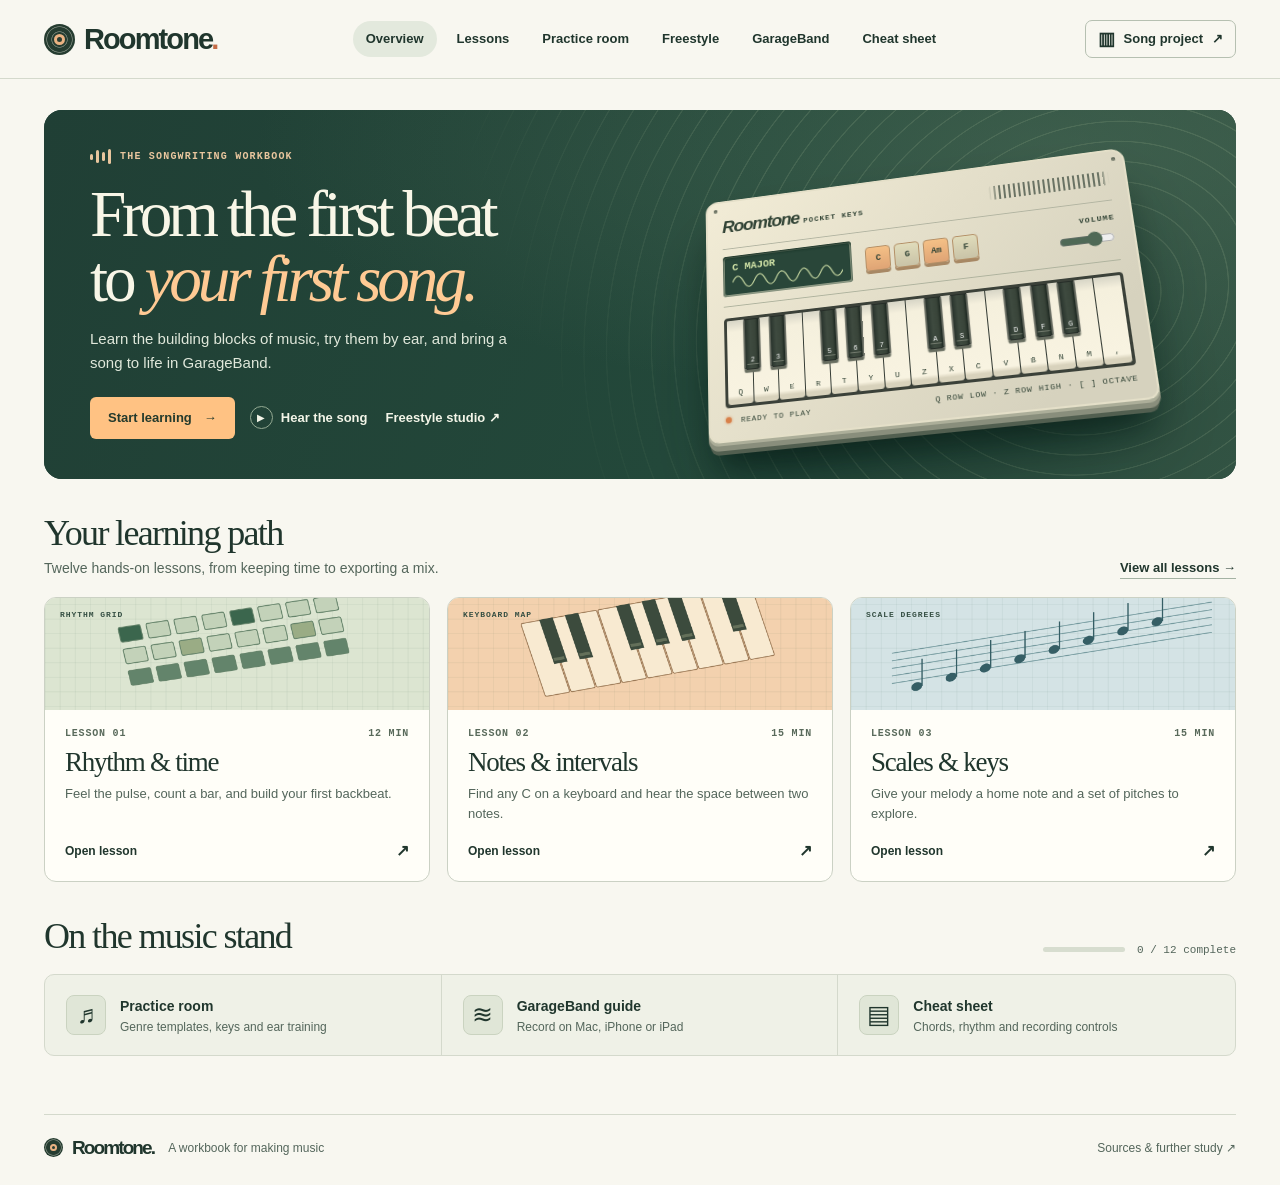
==== repositories/music-learning/index.html @ df47a536 "Baseline: Roomtone studio with reproducible build and playable decks Brings the existing music-learn" ====
<!DOCTYPE html>
<html lang="en"><head><meta charset="utf-8"><meta name="viewport" content="width=device-width,initial-scale=1"><meta name="theme-color" content="#f7f6ef"><title>Roomtone | Music learning studio</title><style>
*{box-sizing:border-box}
:root{--paper:#f8f7f0;--card:#fffef8;--ink:#20362d;--muted:#54665b;--line:#d4d9cc;--orange:#ffc283;--accent:#b54d27;--dark:#203e33;--mono:"SFMono-Regular",Consolas,"Liberation Mono",monospace;--serif:Georgia,"Times New Roman",serif;--sans:"Avenir Next",Avenir,-apple-system,BlinkMacSystemFont,"Segoe UI",Arial,sans-serif}
body{margin:0;background:var(--paper);color:var(--ink);font-family:var(--sans);line-height:1.52}a{color:inherit;text-decoration:none}button,input,select,textarea{font:inherit}button,select{cursor:pointer}button{color:inherit}button,a,input,select,summary,textarea{touch-action:manipulation}button:focus-visible,a:focus-visible,select:focus-visible,input:focus-visible,summary:focus-visible,textarea:focus-visible{outline:3px solid #2980a1;outline-offset:4px}button{border:0}h1,h2,h3,h4,p{margin:0}h1,h2,h3{line-height:1.08}h1,h2,.card h3,.serif{font-family:var(--serif);font-weight:400;letter-spacing:-.046em}button,select{background:none}.sr-only,.skip{position:absolute;width:1px;height:1px;overflow:hidden;clip-path:inset(50%)}.skip:focus{position:fixed;top:5px;left:8px;width:auto;height:auto;clip-path:none;background:white;padding:10px;z-index:100}
.site-head{border-bottom:1px solid var(--line);background:var(--paper)}.head-in,.foot,main{width:min(calc(100% - 88px),1232px);margin:auto}.head-in{min-height:78px;display:flex;align-items:center;gap:35px}.brand{display:inline-flex;align-items:center;gap:9px;font-size:29px;letter-spacing:-1.9px;font-weight:750;line-height:1}.brand-dot{color:#c56c47;margin-left:-10px}.record-mark{width:31px;height:31px;display:inline-block;position:relative;border-radius:50%;background:repeating-radial-gradient(circle at center,#253c30 0 2px,#68776b 2.5px 3px,#253c30 3.5px 5px)}.record-mark:after{content:'';position:absolute;inset:10px;border:3px solid #eab282;border-radius:50%;background:#283e33}.head-in nav{display:flex;align-items:center;gap:7px;margin:auto}nav a,.project-menu{font-size:13px;font-weight:600}nav a{padding:8px 13px;border-radius:30px}nav a[aria-current=page]{background:#e3e9dd}nav a:hover,.project-menu:hover,.tool a:hover{background:#e5eadf}.project-menu{border:1px solid #b6c0b1;border-radius:7px;padding:8px 12px;display:flex;align-items:center;gap:9px}.project-menu.active{background:#e5eadf}.menu-bars{font-size:18px;line-height:1}
main{padding:31px 0 58px;min-height:75vh;outline:none}.hero{background:#193b32;position:relative;isolation:isolate;border-radius:18px;overflow:hidden;display:grid;grid-template-columns:1fr 1fr;min-height:356px;color:#f8f6e7}.hero:after{content:'';position:absolute;inset:0;z-index:-1;background:radial-gradient(ellipse at 85% 10%,#52705b77 0,transparent 56%),linear-gradient(112deg,#203f35,#23483a 57%,#325343)}.hero-copy{padding:39px 0 40px 46px;align-self:center;z-index:2}.eyebrow,.micro,.art-caption,.tag,.unit-no,.machine-micro{font:600 10px/1.4 var(--mono);letter-spacing:.12em;text-transform:uppercase}.eyebrow{display:flex;align-items:center;gap:9px;color:var(--muted)}.hero .eyebrow{color:#e9c69e}.bars-logo{display:inline-flex;gap:3px;align-items:center;height:15px}.bars-logo i{display:block;width:3px;background:currentColor;border-radius:2px}.bars-logo i:nth-child(1){height:6px}.bars-logo i:nth-child(2){height:13px}.bars-logo i:nth-child(3){height:9px}.bars-logo i:nth-child(4){height:15px}.hero h1{font-size:clamp(52px,5.1vw,76px);line-height:.99;margin:18px 0 16px;letter-spacing:-.064em}.hero h1 em{font-weight:400;color:#ffca94}.hero p{font-size:15px;max-width:425px;line-height:1.55;color:#e0e8db}.actions{display:flex;align-items:center;gap:12px;flex-wrap:wrap;margin-top:23px}.btn{display:inline-flex;align-items:center;justify-content:center;gap:12px;padding:11px 17px;min-height:41px;border-radius:6px;font-size:13px;font-weight:680;line-height:1.4;background:#234638;color:white;border:1px solid transparent}.btn:hover{filter:brightness(1.08)}.btn.warm{background:var(--orange);color:#243a2c}.btn.ghost{border-color:#b9c4b6;background:transparent;color:var(--ink)}.hero .listen{color:#f3f5e8;padding:8px 3px;display:inline-flex;align-items:center;gap:8px;font-size:13px;font-weight:600}.circle-play{display:inline-grid;place-items:center;width:23px;height:23px;border:1px solid #94aa93;border-radius:50%;font:10px/1 var(--sans)}
.instrument-stage{position:relative;min-height:330px;display:flex;align-items:center;justify-content:center;padding:36px 55px 36px 14px;isolation:isolate}.instrument-stage:before{content:'';pointer-events:none;position:absolute;inset:-65% -50% -55% -14%;background:repeating-radial-gradient(ellipse at 54% 55%,transparent 0 18px,#afc49c29 18.5px 19.3px,transparent 20px 23px);transform:rotate(-23deg);mask-image:linear-gradient(95deg,transparent,#000 25%,#000 75%,transparent)}.synth{width:100%;max-width:440px;position:relative;transform:perspective(950px) rotateY(-9deg) rotateX(16deg) rotateZ(-7deg);border-radius:13px 14px 11px 11px;background:linear-gradient(135deg,#f2ecd6,#d6d2be 85%);border:2px solid #e4dfc8;box-shadow:0 3px 0 #acae99,0 8px 0 #898e7c,0 14px 0 -2px #525f50,0 35px 28px -12px #071d1699,0 43px 75px -20px #061c18aa;padding:14px 16px 15px;color:#314335;z-index:1}.synth:before,.synth:after{position:absolute;content:'';width:4px;height:4px;border-radius:50%;background:#7f8574;top:7px;box-shadow:inset 0 1px 1px #4b5549}.synth:before{left:7px}.synth:after{right:7px}.machine-top,.machine-controls,.screen-line,.sec-head,.row-between,.card-meta,.lesson-tools,.transport,.bread,.meter-header,.setting,.foot{display:flex;align-items:center;justify-content:space-between;gap:14px}.machine-name{font-size:19px;font-weight:780;font-style:italic;letter-spacing:-1.3px}.machine-micro{font-size:8px;letter-spacing:.13em}.speaker{width:30%;height:15px;background:repeating-linear-gradient(90deg,#6a7364 0 2px,transparent 2px 5px);border-radius:2px;mask-image:linear-gradient(90deg,transparent,#000 8%,#000 92%,transparent)}.machine-controls{justify-content:initial;gap:14px;margin:9px 0 12px;padding:8px 0 10px;border-top:1px solid #b3b5a2;border-bottom:1px solid #afb39e}.display{background:#294639;box-shadow:inset 0 2px 3px #152e22,inset 0 0 0 2px #8d9984;color:#d2e4a8;padding:6px 10px;font:600 11px/1.3 var(--mono);min-width:34%;border-radius:4px}.display svg{width:100%;height:18px;display:block}.pads{display:flex;align-items:center;gap:4px}.pads button{background:linear-gradient(#f4c086,#dfa475);border:1px solid #b38f66;border-radius:4px;box-shadow:0 3px 0 #a78864;width:26px;height:26px;font:700 9px var(--mono);padding:0}.pads button:nth-child(2n){background:linear-gradient(#e0dcbb,#c9c3a7)}.volume{margin-left:auto;display:grid;gap:4px;justify-items:end}.volume input{width:55px;accent-color:#4f6956}.mini-keys,.lab-keys{display:flex;position:relative;isolation:isolate;border:3px solid #3b4139;border-radius:4px;overflow:hidden;background:#343b34;gap:1px}.mini-keys{height:93px}.whitekey{height:100%;background:linear-gradient(#d7d5c6 0%,#f5f0dd 14%,#f8f3e1 90%,#d8d2bc 95%);flex:1;min-width:0;border-radius:0 0 3px 3px;padding:0;position:relative}.blackkey{position:absolute;z-index:2;top:0;height:61%;transform:translateX(-50%);padding:0;border:1px solid #262d28;border-radius:0 0 2px 2px;background:linear-gradient(90deg,#29342d 4%,#3e4a3f 37%,#394439 75%,#1b261f 98%);box-shadow:0 3px 1px #666c5f}.blackkey:after{content:'';position:absolute;inset:auto 12% 4px;height:1px;background:#71796c}.whitekey:active,.whitekey.lit{background:#ffc283}.blackkey:active,.blackkey.lit{background:#be794c}.whitekey span,.blackkey span{position:absolute;bottom:8px;left:0;width:100%;font:10px var(--mono);text-align:center}.blackkey span{color:#fff}.synth-legend{font:500 8px var(--mono);display:flex;align-items:center;justify-content:space-between;margin-top:8px;letter-spacing:.09em;text-transform:uppercase}.led{display:inline-block;width:6px;height:6px;margin-right:4px;border-radius:50%;background:#d88049;box-shadow:0 0 3px #d88049}
.section{margin-top:35px}.sec-head{align-items:flex-end;margin-bottom:18px}.sec-head h2{font-size:36px}.sec-head p,.subtitle{color:var(--muted);font-size:14px;margin-top:5px}.text-link{font-size:13px;font-weight:650;border-bottom:1px solid #a4b2a3;white-space:nowrap}.cards{display:grid;gap:17px;grid-template-columns:repeat(3,minmax(0,1fr))}.card{display:flex;flex-direction:column;background:var(--card);border:1px solid #cbd1c4;border-radius:12px;overflow:hidden;transition:transform .15s,border-color .15s}.card:hover{transform:translateY(-3px);border-color:#87937c}.art{height:112px;position:relative;overflow:hidden;isolation:isolate;display:grid;place-items:center}.art svg{width:100%;height:100%;position:absolute;inset:0}.art.rhythm,.art.arrange{background:#dce5d1}.art.keys{background:#f3d1ae}.art.scale,.art.wave{background:#d4e3e5}.art-caption{position:absolute;left:15px;top:11px;font-size:8px;color:#344e42}.card-info{padding:18px 20px;flex:1;display:flex;flex-direction:column}.card-meta{font:600 10px var(--mono);letter-spacing:.08em;text-transform:uppercase;color:#596a5b}.card h3{font-size:27px;margin:9px 0 7px}.card p{color:var(--muted);font-size:13px;line-height:1.55}.card-foot{display:flex;align-items:center;justify-content:space-between;margin-top:auto;padding-top:14px;font-size:12px;font-weight:650}.card-arrow{font-size:16px}.progressbox{display:flex;align-items:center;gap:12px;white-space:nowrap;font:11px var(--mono);color:var(--muted)}.progressbar{width:82px;height:5px;background:#d7ddcf;border-radius:5px;overflow:hidden}.progressbar i{display:block;background:#5e8066;height:100%}.tools{display:grid;grid-template-columns:repeat(3,1fr);border:1px solid var(--line);border-radius:10px;background:#eff1e7;overflow:hidden}.tool{padding:19px 21px;display:flex;align-items:center;gap:14px;border-right:1px solid var(--line)}.tool:last-child{border:0}.tool:hover{background:#e6ebdd}.tool-icon{font:25px Georgia;background:#e0e6d7;border:1px solid #cad3c0;width:40px;height:40px;border-radius:8px;display:grid;place-items:center;flex:none}.tool b{font-size:14px}.tool small{display:block;color:var(--muted);font-size:12px}.foot{border-top:1px solid var(--line);padding:23px 0 28px;justify-content:flex-start}.foot .brand{font-size:19px}.foot .record-mark{width:19px;height:19px}.foot .record-mark:after{inset:6px;border-width:2px}.foot>span,.foot>a:last-child{font-size:12px;color:var(--muted)}.foot>a:last-child{margin-left:auto}
.bread{justify-content:flex-start;font-size:12px;color:var(--muted);margin-bottom:20px}.bread a{text-decoration:underline;text-underline-offset:3px}.page-head{margin-bottom:26px}.page-head h1{font-size:clamp(40px,4.5vw,62px);margin:9px 0 10px}.page-head p{color:var(--muted);font-size:16px;max-width:740px}.chapter{margin:26px 0 34px}.chapter-title{display:flex;align-items:center;gap:12px;margin-bottom:13px}.chapter-title h2{font-size:29px}.unit-no{color:#9a4f2c}.panel,.aside,.box,details.guide-step{padding:23px;border:1px solid var(--line);border-radius:11px;background:var(--card);min-width:0}.panel>*+*,.aside>*+*{margin-top:14px}.panel h2,.box h2{font-size:31px}.panel h3,.aside h3,.box h3{font-size:17px;letter-spacing:-.02em}.panel p,.box p,.panel li,.box li,.guide-step li,.guide-step p{font-size:15px;line-height:1.62}.panel p,.box p{max-width:78ch}.layout{display:grid;grid-template-columns:minmax(0,2.2fr) minmax(230px,1fr);gap:20px;align-items:start}.stack>*+*{margin-top:16px}.aside{background:#eef1e5}.aside h2{font-size:27px}.aside p,.aside li{font-size:14px}.aside .btn,.panel .btn{align-self:flex-start}.check-line{display:flex;align-items:flex-start;gap:10px;font-size:14px;cursor:pointer}.check-line input{margin:4px 0 0;accent-color:#315541;width:16px;height:16px;flex:none}ol,ul{padding-left:22px;margin:10px 0}li+li{margin-top:7px}.table-wrap{overflow-x:auto}table{width:100%;border-collapse:collapse;font-size:14px}th,td{text-align:left;vertical-align:top;padding:9px 12px;border-bottom:1px solid var(--line)}th{font:650 10px/1.45 var(--mono);letter-spacing:.075em;text-transform:uppercase;background:#eaf0e2;color:#354e3b}.answers,.pill-row,.tabs,.control-row{display:flex;gap:8px;flex-wrap:wrap}.answers button,.pill,.tabs a,.tabs button{padding:8px 13px;background:#f9faf3;border:1px solid #bac7b5;border-radius:6px;font-size:13px;font-weight:600}.tabs{margin:19px 0}.tabs a[aria-current],.tabs button[aria-pressed=true],.pill[aria-pressed=true],.answers .chosen{color:white;background:#294b38;border-color:#294b38}.result{color:#345739;font-size:14px;font-weight:600}.result:empty{display:none}.result.incorrect{color:#93492d}.lesson-tools{margin-top:19px;flex-wrap:wrap}.mono{font-family:var(--mono)}.panel.soft{background:#f0f3e9}.control-row{align-items:center;gap:15px}.control-row label,.setting{font-size:13px;font-weight:650}.control-row input{accent-color:#356e46;max-width:160px}.control-row select{border-radius:6px;border:1px solid var(--line);padding:7px;background:var(--card)}.beat-grid{display:grid;grid-template-columns:60px repeat(8,minmax(0,1fr));gap:6px;align-items:center}.beat-grid .count{text-align:center;font:12px var(--mono);padding:4px}.beat-grid .count.now{background:#ffd6a9;border-radius:4px}.lane{font-size:13px;font-weight:600}.step{height:43px;background:#e5eadd;border:1px solid #c8d2bf;border-radius:6px}.step[aria-pressed=true]{background:#5b795c;border-color:#48664a}.step.snare[aria-pressed=true]{background:#c58459}.step.hat[aria-pressed=true]{background:#648c93}.step.now{box-shadow:inset 0 0 0 3px #213d31}.lab-keys{height:138px;max-width:670px}.whitekey.inscale:before{content:'';position:absolute;width:7px;height:7px;border-radius:50%;background:#66936e;bottom:26px;left:calc(50% - 3px)}.blackkey.inscale:before{content:'';position:absolute;width:6px;height:6px;border-radius:50%;background:#b6dbab;bottom:25px;left:calc(50% - 3px)}.chart{padding:14px;background:#e8eee1;border-radius:7px;font:14px/1.6 var(--mono)}.guide-step{margin-bottom:10px}.guide-step summary,.fold summary{cursor:pointer;font-weight:650}.guide-step[open] summary{margin-bottom:12px}.guide-step summary::marker,.fold summary::marker{color:#678369}.guide-step p,.guide-step ol{margin-top:10px}.project-banner{background:var(--dark);color:#fff8e9;padding:25px 28px;border-radius:12px}.project-banner h2{font-size:39px}.project-banner .micro{color:#d7c8a7}.project-banner p{margin:7px 0 15px}.song-bars{display:flex;gap:3px;margin-top:15px}.song-bars i{height:8px;flex:1;background:#54715d;border-radius:2px}.song-bars i:nth-child(4n){margin-right:5px}.song-bars .here{background:#ffc283}.song-now{font:12px var(--mono);color:#fff8e9}.ref-grid{display:grid;grid-template-columns:repeat(2,minmax(0,1fr));gap:15px}.box>*+*{margin-top:12px}.ref-grid .box h2{font-size:25px}.source-list{list-style:none;padding:0}.source-list a{border-bottom:1px solid #93a68b}.source-list li{margin:10px 0}.fold{border-top:1px solid var(--line);padding:12px 0}.notice{padding:10px;background:#ffe3bd;border-radius:5px}.page-actions{margin:16px 0}.blank-note{border:1px solid var(--line);background:#fffef7;min-height:120px;width:100%;padding:12px;border-radius:7px;resize:vertical}.device-title{font-size:20px;margin:10px 0}.top-gap{margin-top:20px}.compact{font-size:13px;color:var(--muted)}.divider{height:1px;background:var(--line);margin:17px 0}.inline-key{background:#eef0e6;border:1px solid #bdc7b6;border-bottom-width:2px;border-radius:3px;padding:1px 5px;font-size:12px;font-family:var(--mono)}.guide-step li{max-width:83ch}
@media(min-width:1550px){.hero{min-height:390px}}@media(max-width:1050px){.head-in,main,.foot{width:calc(100% - 50px)}.head-in{gap:12px}nav a{padding:7px 8px}.hero-copy{padding-left:30px}.instrument-stage{padding-right:32px}.machine-controls{gap:8px}.pads button{width:23px}.volume input{width:38px}}
@media(max-width:780px){.head-in,main,.foot{width:calc(100% - 32px)}.head-in{flex-wrap:wrap;gap:7px;padding:13px 0 8px}.head-in nav{order:3;width:100%;overflow-x:auto;justify-content:flex-start;gap:3px;margin:3px 0 0}.head-in nav a{white-space:nowrap;font-size:12px}.project-menu{margin-left:auto;font-size:12px;padding:6px 9px}.brand{font-size:26px}main{padding-top:18px}.hero{grid-template-columns:1fr 0.95fr;min-height:325px}.hero-copy{padding:25px 0 25px 24px}.hero h1{font-size:47px}.hero p{font-size:14px}.instrument-stage{padding:15px 18px 15px 0;min-height:240px}.synth{padding:13px 9px 9px}.machine-controls{flex-wrap:wrap;gap:6px}.volume{display:none}.machine-name{font-size:15px}.mini-keys{height:72px}.art{height:90px}.card-info{padding:14px}.card h3{font-size:23px}.cards{gap:10px}.tool{padding:13px;gap:8px}.tool-icon{width:32px;height:32px}.layout{grid-template-columns:minmax(0,1.65fr) minmax(190px,1fr);gap:12px}.panel,.aside,.box{padding:17px}.progressbox .progressbar{display:none}}
@media(max-width:600px){.hero{grid-template-columns:1fr}.hero-copy{padding:27px 22px 0}.hero h1{font-size:51px}.hero p{max-width:350px}.hero .actions{margin-top:15px}.instrument-stage{min-height:194px;padding:16px 28px 32px;justify-content:center}.synth{max-width:292px;padding:8px 11px 7px}.synth-legend{font-size:6px}.machine-controls{margin:4px 0 6px;padding:4px 0 6px}.machine-controls .volume{display:grid}.mini-keys{height:51px}.display{font-size:8px;padding:4px 7px}.display svg{height:11px}.pads button{height:19px;width:19px}.machine-name{font-size:14px}.machine-top .machine-micro{font-size:6px}.section{margin-top:25px}.sec-head{align-items:center;gap:10px;margin-bottom:12px}.sec-head h2{font-size:29px}.sec-head p{font-size:13px}.cards,.tools,.ref-grid,.layout{grid-template-columns:1fr}.card.home-card{display:grid;grid-template-columns:100px 1fr}.card.home-card .art{height:auto;min-height:120px}.home-card .art svg{width:230px;left:50%;transform:translateX(-50%)}.home-card .art-caption{display:none}.card-foot{padding-top:5px}.tools{gap:0}.tool{border:0;border-bottom:1px solid var(--line)}.foot{flex-wrap:wrap}.foot>span{display:none}.foot>a:last-child{font-size:11px}.page-head h1{font-size:42px}.page-head p{font-size:14px}.layout .aside{margin-top:2px}.beat-grid{gap:4px;grid-template-columns:43px repeat(8,minmax(0,1fr))}.step{height:32px}.lab-keys{height:108px}.lab-keys .whitekey span{font-size:8px}.progressbox{white-space:normal}.progressbox span{font-size:10px}.sec-head .text-link{font-size:11px}.project-banner{padding:20px}.unit-no{font-size:9px}.page-head{margin-bottom:18px}.hero .eyebrow{font-size:9px}}
@media(prefers-reduced-motion:reduce){*{transition:none!important;scroll-behavior:auto!important}}

.art canvas{position:absolute;width:100%;height:100%;inset:0;object-fit:cover}.staff-panel svg{display:block;max-width:580px;width:100%;background:#f0f3e9;border-radius:6px}.answers button:disabled,.btn:disabled{opacity:.50;cursor:default}

.layout > *, .stack {min-width:0}
@media(max-width:600px){.layout{grid-template-columns:minmax(0,1fr)}.head-in nav{justify-content:space-between;gap:1px}.head-in nav a{padding:7px 5px;font-size:11.5px}.table-wrap th,.table-wrap td{padding:7px 8px}}
@media(max-width:600px){.hero h1{font-size:clamp(34px,9.4vw,49px)}}

/* The controls share the workbook's typescale and the console's two deck colors. */
.key-controls,.octaves,.booth-actions,.booth-top,.booth-clock,.scene-row,.genre-intro,.range-ends,.deck-title,.take-player{display:flex;align-items:center;gap:10px;flex-wrap:wrap}
.key-controls{justify-content:space-between;font-size:12px;color:var(--muted)}kbd{font:600 11px var(--mono);background:#e6ebdf;border-radius:4px;padding:2px 5px;color:#304e3b}.octaves{gap:5px}.octaves button,.scene{border-radius:5px;border:1px solid #b6c1ae;font:650 12px var(--mono);padding:6px 8px}.octaves output{font:12px var(--mono);min-width:25px;text-align:center}.letter-badge{position:absolute;bottom:39px;left:0;right:0;text-align:center;font:650 11px var(--mono);color:#675f4b}.whitekey.held{background:#ffc283}.blackkey.held{background:#ac754e}.mini-keys,.lab-keys{touch-action:none;user-select:none}.mini-keys .blackkey span{font-size:7px;bottom:5px}.mini-keys .whitekey span{font-size:8px}.octaves button:disabled{opacity:.45}
.sequencer .row-between{align-items:baseline}.current-groove{color:var(--teal,#3f674d);font:600 13px var(--mono)!important}.grid-bar{margin-top:15px}.grid-bar>.micro{color:var(--muted);margin-bottom:6px}.grid-scroll{overflow-x:auto;overscroll-behavior-x:contain;padding-bottom:5px}.beat-grid.extended{min-width:var(--grid-min);grid-template-columns:70px repeat(var(--columns),minmax(19px,1fr));gap:3px}.beat-grid.extended .step{height:27px;border-radius:4px}.beat-grid .down{border-left:2px solid #98a68f}.beat-grid .count.down{font-weight:750;border:0}.audition-lane,.lane-label{text-align:left;padding:1px 3px;font-size:11px;font-weight:650}.audition-lane:hover,.audition-lane.struck{background:#e0e9d7}.step.openhat[aria-pressed=true],.step.shaker[aria-pressed=true],.step.ride[aria-pressed=true]{background:#728e90}.step.clap[aria-pressed=true],.step.tom[aria-pressed=true],.step.rim[aria-pressed=true]{background:#b7855d}.sequencer+.genre-box{margin-top:17px}.genre-box{border:1px solid #c0cebb;border-radius:12px;background:#ecf0e5;padding:21px;color:var(--ink)}.genre-box>*+*{margin-top:14px}.genre-intro{justify-content:space-between}.genre-intro .micro{color:#507058}.genre-intro h2{font-size:28px;margin-top:3px}.template-count{font:11px var(--mono);color:#516a51;background:#dde5d5;padding:4px 8px;border-radius:15px}.template-controls,.chord-strip{display:grid;grid-template-columns:1fr 1.25fr;gap:10px}.template-controls label,.live-panel label,.chord-strip label,.tempo-control{font-size:12px;font-weight:650}.template-controls select,.live-panel select,.chord-strip select{width:100%;background:#fffdf5;border:1px solid #bbc7b4;border-radius:5px;margin-top:3px;padding:8px;color:var(--ink);min-width:0}.audition-info p{font-size:13px;margin-top:5px}.audition-info b{font-size:13px}.genre-box .pill{background:#f9fbf3}.genre-box .btn{padding:8px 12px;min-height:35px}.genre-box button:disabled{opacity:.45}
#freestyle-board{background:#213f35;color:#fff8e9;border:1px solid #193b2d;border-radius:14px;padding:23px 26px}.booth-top,.booth-clock{justify-content:space-between}.booth-top h2{font:500 19px/1.4 var(--sans);letter-spacing:-.02em}.booth-top .micro{color:#ead1a9}.booth-clock{margin:13px 0 16px;font:12px var(--mono);color:#c8d7bf}.bar-markers{display:flex;gap:4px}.bar-markers i{width:25px;height:5px;background:#65816c;border-radius:2px}.bar-markers .active{background:#ffd39b}.decks{display:grid;grid-template-columns:minmax(0,1fr) minmax(125px,.58fr) minmax(0,1fr);gap:13px;align-items:stretch}.mix-deck,.mix-center{border:1px solid #617866;border-radius:8px;padding:15px}.mix-deck{background:#2c4c3e}.harmony-deck{background:#334d49}.deck-letter{width:35px;height:35px;display:grid;place-items:center;background:#eec68d;color:#344d3a;font:24px var(--serif);border-radius:5px}.harmony-deck .deck-letter{background:#bbd8ce}.deck-title .micro,.mix-center>.micro{color:#d2d9ba}.deck-title h3{font:650 18px/1.3 var(--sans);letter-spacing:-.03em}.channel-list{display:flex;flex-direction:column;gap:10px;margin-top:14px}.channel{display:grid;grid-template-columns:minmax(103px,1fr) minmax(65px,.8fr);align-items:center;gap:10px}.layer-key{display:flex;align-items:center;gap:5px;border:1px solid #758c77;color:#d6e1d2;border-radius:5px;background:#273d34;padding:8px;font-weight:650;font-size:13px}.layer-key small{margin-left:auto;font:10px var(--mono);text-transform:uppercase}.layer-key i{height:6px;width:6px;border-radius:50%;background:#819282}.layer-key[aria-pressed=true]{background:#f6d1a1;color:#273e30;border-color:#e9bb88}.harmony-deck .layer-key[aria-pressed=true]{background:#c4dbce;border-color:#afcdbd}.layer-key[aria-pressed=true] i{background:#4e684e}.channel label,.mix-center label{display:flex;flex-direction:column;font-size:11px;color:#e2e8da}.channel input,.mix-center input{width:100%;min-width:0;accent-color:#f0bd83}.part-row{grid-column:1/-1;display:flex;gap:7px;align-items:flex-end;flex-wrap:wrap;margin:1px 0 3px;padding-top:7px;border-top:1px dashed #5c7563}.part-row label{flex:1 1 86px;min-width:0;gap:3px}.part-row label.dense{flex:1 1 96px}.part-row label.wide{flex:1 1 100%;color:#cdd8c6}.part-row span{font:10px var(--mono);text-transform:uppercase;letter-spacing:.03em;color:#cfdbc9}.part-row select{width:100%;font:650 11px var(--sans);padding:5px 4px;border-radius:5px;border:1px solid #748c78;background:#24392f;color:#eef3e8}.harmony-deck .part-row{border-top-color:#5e7b74}.harmony-deck .part-row select{background:#2a443f}#transpose-read{font:10px var(--mono);color:#ead1a9}.mix-center{display:flex;flex-direction:column;gap:13px;background:#1b352b}.range-ends{justify-content:space-between;gap:2px}.range-ends small{font:9px var(--mono);color:#c7d4c5}.scene-row{padding-top:15px;gap:7px}.scene-row>.micro{margin-right:6px;color:#d7dcc5}.scene{background:#2b4a3b;color:#eaeede;border-color:#698170;font-family:var(--sans)}.scene[aria-pressed=true]{background:#d8dfbe;color:#263e2c}.record-btn{color:#ffe5cc;border:1px solid #a9b49e;border-radius:6px;font-weight:650;font-size:13px;padding:10px 14px}.record-btn.recording{background:#b64636;color:white;border-color:#f1a28b}.free-columns{display:grid;grid-template-columns:minmax(0,1.5fr) minmax(282px,1fr);gap:17px;margin-top:17px;align-items:start}.free-columns>div{min-width:0}.live-panel .lab-keys{height:125px}.live-panel .row-between{align-items:center}.live-panel label{display:flex;gap:6px;align-items:center}.live-panel select{width:auto}.live-panel h2,.progression h2,.recorder-panel h2{font-size:28px}.hot-pads{display:grid;grid-template-columns:repeat(3,minmax(0,1fr));gap:6px}.hot-pad{display:flex;align-items:center;gap:8px;background:#e7eddf;border:1px solid #bac6af;border-radius:5px;padding:9px 8px;font-size:12px;font-weight:650}.hot-pad kbd{font-size:10px;border:1px solid #c1cbb9;background:#fbfcf4}.hot-pad.struck,.hot-pad:active{background:#f5c38d}.chord-strip{grid-template-columns:repeat(4,1fr)}.tempo-control{display:inline-flex;flex-wrap:wrap;align-items:center;gap:6px}.tempo-control input{accent-color:#537957;max-width:125px}.take-player>*{margin:0}.take-player audio{width:100%;height:38px}.clock{font:12px var(--mono)}.recorder-panel #take-status{font-size:12px;color:#47644c}.recorder-panel #take-status:empty{display:none}
@media(max-width:950px){.channel{grid-template-columns:1fr}.part-row{gap:6px}.part-row label{flex:1 1 72px}.channel label{flex-direction:row;gap:6px;align-items:center}.channel label span{min-width:max-content}.channel input{max-width:110px}.decks{gap:8px}.mix-deck,.mix-center{padding:10px}.free-columns{grid-template-columns:minmax(0,1.2fr) minmax(260px,1fr)}}
@media(max-width:760px){.free-columns{grid-template-columns:1fr}.decks{grid-template-columns:1fr 1fr}.mix-center{grid-column:1/-1;grid-row:2;display:grid;grid-template-columns:1fr 1fr;gap:12px}.mix-center>.micro{display:none}.channel label{display:block}.channel input{max-width:100%}.site-head nav{justify-content:flex-start}.booth-actions{gap:6px}.genre-box{padding:16px}}
@media(max-width:480px){#freestyle-board{padding:15px 12px}.part-row{flex-direction:column;align-items:stretch;gap:5px}.part-row label{flex:1 1 auto}.booth-top{align-items:flex-start}.booth-top h2{font-size:15px}.deck-title h3{font-size:14px}.deck-title{gap:5px}.deck-letter{width:25px;height:27px;font-size:19px}.deck-title .micro{font-size:8px}.channel label span{font-size:10px}.scene-row{gap:4px}.scene{padding:5px 7px;font-size:11px}.scene-row>.micro{font-size:8px;margin-right:0}.range-ends small{font-size:8px}.key-controls{gap:7px}.template-controls{grid-template-columns:1fr}.letter-badge{bottom:33px;font-size:9px}.free-columns .row-between{flex-wrap:wrap}.site-head nav a{flex-shrink:0}}


.mini-keys,.lab-keys{display:grid;grid-template-columns:minmax(0,7fr) minmax(0,8fr)}
.piano-bank{position:relative;display:flex;gap:1px;min-width:0;height:100%}
.lab-keys{max-width:none}
.lab-keys,.live-panel .lab-keys{height:148px}
.key-controls{align-items:flex-start;gap:10px 16px}
.key-controls .key-map{width:auto;margin:0;font-size:12px}
.key-map th,.key-map td{padding:5px 8px;text-align:left;white-space:nowrap}
.key-map tbody th{font:600 11px var(--mono);text-transform:none;letter-spacing:0;background:transparent}
.octaves{align-self:center}.octaves output{min-width:53px}
.hot-pad kbd{white-space:nowrap}
@media(max-width:600px){
 .lab-keys,.live-panel .lab-keys,.mini-keys{grid-template-columns:minmax(0,1fr);grid-template-rows:1fr 1fr;gap:4px}
 .lab-keys,.live-panel .lab-keys{height:222px}
 .mini-keys{height:112px}
 .mini-keys .whitekey span,.mini-keys .blackkey span{font-size:9px}
 .key-map th,.key-map td{padding:5px 3px}
 .key-map kbd{font-size:10px;padding:2px 3px}
}

</style><link rel="icon" href="data:image/svg+xml,%3Csvg xmlns='http://www.w3.org/2000/svg' viewBox='0 0 32 32'%3E%3Crect width='32' height='32' rx='8' fill='%2321342b'/%3E%3Ccircle cx='16' cy='16' r='9' fill='none' stroke='%23ffb16f' stroke-width='3'/%3E%3Ccircle cx='16' cy='16' r='3' fill='%23ffb16f'/%3E%3C/svg%3E"></head>
<body><a class="skip" href="#content">Skip to content</a><header class="site-head"><div class="head-in"><a class="brand" href="#home" aria-label="Roomtone overview"><i class="record-mark" aria-hidden="true"></i>Roomtone<span class="brand-dot">.</span></a><nav aria-label="Main"><a href="#home">Overview</a><a href="#lessons">Lessons</a><a href="#practice">Practice room</a><a href="#freestyle">Freestyle</a><a href="#garageband">GarageBand</a><a href="#reference">Cheat sheet</a></nav><a class="project-menu" href="#project"><span class="menu-bars" aria-hidden="true">▥</span> Song project <span aria-hidden="true">↗</span></a></div></header>
<main id="content" tabindex="-1"></main><div id="status" role="status" class="sr-only"></div><footer class="foot"><a class="brand" href="#home"><i class="record-mark" aria-hidden="true"></i>Roomtone.</a><span>A workbook for making music</span><a href="#sources">Sources &amp; further study ↗</a></footer>
<noscript>Enable JavaScript to use the interactive workbook. The printable reference is available as <a href="music-cheat-sheet.pdf">music-cheat-sheet.pdf</a>.</noscript>
<script>
// The worked examples all refer to the same 16-bar composition.
const chapters = ['Find your footing', 'Write a musical idea', 'Build the arrangement', 'Record and finish'];
const course = [
{
 title:'Rhythm & time', short:'Feel the pulse, count a bar, and build your first backbeat.', time:12, section:0, art:'rhythm', lab:'beat',
 idea:'A beat is a steady pulse, like footsteps. Rhythm is the pattern you clap while your feet keep walking. Tempo tells you how quickly those footsteps land. A bar groups them so you can hear where a pattern starts again.',
 worked:'At 96 beats per minute, one beat lasts 60 ÷ 96 = 0.625 seconds. In 4/4, four quarter-note beats make a 2.5-second bar. Count the numbers with your feet and say “and” halfway between each pair.',
 cols:['Count','1','&','2','&','3','&','4','&'], rows:[['Kick','●','·','·','·','●','·','·','·'],['Snare','·','·','●','·','·','·','●','·'],['Hi-hat','●','●','●','●','●','●','●','●']],
 steps:['Select 8 steps in the beat grid, load Backbeat and set the tempo to 72 BPM. Tap your foot on every number and clap on 2 and 4 for four bars.','Mute the hi-hats by switching off their eight steps. Keep whispering the “ands” yourself.','Put a kick on the “and” after 3. Your foot stays steady while the kick anticipates beat 4. Bring the tempo up to 96.'],
 gb:'Set a project to 4/4 and 96 BPM. Turn on the metronome and record four bars of claps or single notes. Listen to where your final clap lands.',
 question:'How many eighth notes fill one bar of 4/4?', choices:['Four','Eight','Sixteen'], correct:1, why:'Each of the four quarter-note beats divides into two equal eighth notes. Four pairs give eight.', test:'Count four bars aloud while you clap on 2 and 4 without losing beat 1.'
},{
 title:'Notes & intervals', short:'Find any C on a keyboard and hear the space between two notes.', time:15, section:0, art:'keys', lab:'keys',
 idea:'The keyboard has a repeating map. Find a pair of black keys. The white key immediately to their left is C. Move through the white keys to spell C D E F G A B, then begin again one octave higher.',
 worked:'In the common twelve-tone system, one semitone is the distance to the next key, white or black. C to E takes four semitones: C → C♯ → D → D♯ → E. E to F takes just one. An interval names the distance between two pitches.',
 cols:['From C','Distance','Name'],rows:[['D','2 semitones','Major second'],['E♭ / E','3 / 4 semitones','Minor / major third'],['G / next C','7 / 12 semitones','Perfect fifth / octave']],
 steps:['Play C4 and C5 on the keyboard. Sing the lower note, then sing the upper note. Their names match even though their heights differ.','Play E4 then F4. Next play F4 then G4. Which pair sounds like the smaller step?','Listen to a pair in the ear trainer. Sing it back before choosing an interval. Replay the same pair after reading the explanation.'],
 gb:'On a software piano, record C, E, G and the next C. Open its piano roll. Each row is one semitone, and higher notes appear higher on the grid.',
 question:'Which pair of white keys is one semitone apart?',choices:['C and D','F and G','E and F'],correct:2,why:'E and F are adjacent keys. B and the next C are another white-key semitone.',test:'Find a C without using a label, then sing and play a fifth above it.'
},{
 title:'Scales & keys',short:'Give your melody a home note and a set of pitches to explore.',time:15,section:0,art:'scale',lab:'keys',
 idea:'Think of the tonic as home. A scale arranges pitches around that home in order. A major scale uses the same pattern of whole steps (W, two semitones) and half steps (H, one semitone) wherever it begins.',
 worked:'Starting on C, walk W W H W W W H to get C D E F G A B C. Start on G and the same walk gives G A B C D E F♯ G. F♯ is needed to keep the final half step.',
 cols:['Scale','Ordered notes','Home'],rows:[['C major','C D E F G A B C','C'],['G major','G A B C D E F♯ G','G'],['A natural minor','A B C D E F G A','A']],
 steps:['In Keys & harmony, listen to C major ascending. Play the same notes backward and hold the last C.','Switch to G major. Name the one pitch that changes from the C-major collection.','Use only A B C D E F G. End three short phrases on A over an A-minor chord. Listen for the new sense of home.'],
 gb:'Record a sustained C chord. On another track, play C D E G, pause, then return to C. Changing the project key signature alone will not write a melody for you.',
 question:'Which note belongs to G major?',choices:['F♯','F natural','G♭ instead of G'],correct:0,why:'The seventh scale degree is F♯, a half step below the tonic G.',test:'Build G major from the step pattern and identify its tonic by ear.'
},{
 title:'Chords & voicings',short:'Stack thirds, change one note, and hear a chord change color.',time:18,section:1,art:'keys',lab:'keys',
 idea:'A triad is a group of three pitches built by stacking thirds. The root gives it a name. The third makes the major/minor difference. A voicing chooses the octave and order in which the pitches sound.',
 worked:'Take alternate notes of C major: C, E and G. Measured from C they sit at 0, 4 and 7 semitones, a major triad. Lower E to E♭ and the result is C minor. For a C-major inversion, keep the same notes and put E or G in the bass.',
 cols:['Chord type','Semitones from root','Example'],rows:[['Major / minor','0 4 7 / 0 3 7','C E G / C E♭ G'],['Diminished / augmented','0 3 6 / 0 4 8','B D F / C E G♯'],['Dominant seventh','0 4 7 10','G B D F']],
 steps:['In the practice room compare C major and C minor. Sing the one pitch that moves.','Play C–E–G, E–G–C and G–C–E. Listen for the bass moving while the chord name stays the same.','Move from C–E–G to C–F–A. Hold the common C and move the two other fingers a small distance.'],
 gb:'Enter a C triad in a software instrument region. Duplicate the region, then move just the E down one row in the piano roll to compare the two colors.',
 question:'E–G–C, with E lowest, is which chord?',choices:['E minor','C major in first inversion','G major'],correct:1,why:'The pitches still spell C–E–G. Placing the third, E, in the bass makes the first inversion.',test:'Build a minor triad from a root and explain which pitch you would raise to make it major.'
},{
 title:'Chord progressions',short:'Turn four chords into a loop and use a cadence to finish.',time:18,section:1,art:'scale',lab:'keys',
 idea:'A progression is a sequence of chords. Roman numerals describe roots relative to a key. Uppercase commonly means major and lowercase means minor. The same numbers can move a song to a new key.',
 worked:'In C major, I–V–vi–IV means C–G–Am–F. Hold each chord for one bar. The loop can return from F to C. For a stronger traditional close, play G then C and listen for the leading tone B rising to C.',
 cols:['Degree','I','ii','iii','IV','V','vi','vii°'],rows:[['C major','C','Dm','Em','F','G','Am','Bdim'],['G major','G','Am','Bm','C','D','Em','F♯dim']],
 steps:['Play C, G, Am, F in order at one chord per bar. Sing each root as the harmony changes.','In G, use the second row to find I–V–vi–IV. Keep the rhythm identical.','Record a second ending. Replace your last two chords with G–C and compare how final each ending feels.'],
 gb:'Record the four-bar loop once. Trim the region edges to bar lines and loop it. Make a separate copy if you want to edit a different ending independently.',
 question:'What is I–V–vi–IV in G major?',choices:['G–C–D–Em','G–D–Em–C','G–Dm–E–C'],correct:1,why:'Use roots 1, 5, 6 and 4 in G major. The sixth-degree triad is minor.',test:'Play the loop in two keys and create an ending that settles on the tonic.'
},{
 title:'Melody & motifs',short:'Write a short musical phrase somebody could sing back.',time:20,section:1,art:'wave',lab:'keys',
 idea:'A motif is a small recognizable shape, often just a few pitches and a rhythm. A melody grows when you repeat that shape, change one part, and give the listener a place to breathe.',
 worked:'The hook of Window Seat starts E4 G4 A4 G4 in quarter notes over C. E and G belong to the chord. A moves away and comes back to G. In the next bar the melody reaches D5, providing a point of contrast.',
 cols:['Hook bar','Chord','Notes and lengths'],rows:[['9','C','E4(1) G4(1) A4(1) G4(1)'],['10','G','G4(1) B4(1) D5(2)'],['11','Am','C5(1) E5(1) A4(2)'],['12','F','A4(1) G4(1) F4(2)']],
 steps:['Sing bar 9 over the chord C. The number in parentheses is the number of beats to hold.','Repeat the rhythm but start your new phrase on G. End on a chord tone when the chord changes.','Record two endings. Leave beat 4 silent in one of them. Sing both versions without accompaniment and choose the one you remember.'],
 gb:'Choose a lead sound that stands apart from the chord instrument. Record a hummed take or a software-instrument line. Keep one take for comparison.',
 question:'How many beats does D5 take in bar 10?',choices:['One','Two','Four'],correct:1,why:'G and B take one beat each, leaving two beats for the held D.',test:'Sing a two-bar hook from memory and point to one repeat and one variation.'
},{
 title:'Drums & bass',short:'Give the kick, snare and bass distinct jobs in the groove.',time:18,section:2,art:'rhythm',lab:'beat',
 idea:'A groove comes from the relationship between parts. The kick anchors the pattern, the snare can mark a backbeat, and shorter hi-hats reveal the subdivisions. The bass connects that rhythm to the chord roots.',
 worked:'For bar 9, put kicks on 1 and 3, snares on 2 and 4, and hats on all eight eighth notes. Play C2 on beats 1 and 3 under the C chord. Moving one bass attack to the “and” after 2 changes the push into beat 3.',
 cols:['Layer','Verse, bars 5–8','Hook, bars 9–12'],rows:[['Bass','Root on 1','Root on 1 and 3'],['Kick / snare','Kick 1, snare 4','Kick 1 & 3, snare 2 & 4'],['Hat','Quarter notes','Eighth notes']],
 steps:['Program the hook pattern in the beat grid. Listen once to kick and snare only.','Add hats, then remove every other hat. Notice how the beat feels less busy even at the same BPM.','Sing or play the roots C, G, A, F against the groove. Leave space before the next chord change.'],
 gb:'Use a software drum kit or a Drummer track. Add a separate bass track. Solo the pair and check whether the start of each bass note supports the kick.',
 question:'How can you make a hook busier while keeping its tempo?',choices:['Double the hi-hat subdivision','Double the BPM only','Change the key signature'],correct:0,why:'Adding eighth-note hats increases rhythmic activity while the quarter-note pulse stays fixed.',test:'Build two grooves at the same tempo and explain one rhythm change you hear.'
},{
 title:'Lyrics & phrasing',short:'Fit a sung line to the beat or shape an instrumental hook.',time:20,section:2,art:'wave',lab:'beat',
 idea:'Speech already has rhythm. Start with one concrete image and say it naturally. Put its important syllables where the melody gives them weight. A verse can show a scene while a chorus repeats its central idea.',
 worked:'For a song called Window Seat, try “Rain on the window.” Speak RAIN on the WIN-dow. In 4/4, place RAIN on 1, “on” on 2, “the” on the “and” of 2, WIN on 3 and “dow” on 4. The ordinary word stresses still come through.',
 cols:['Count','1','&','2','&','3','&','4','&'],rows:[['Words','RAIN','—','on','the','WIN','—','dow','—']],
 steps:['Write one sentence about something you can see. Underline the two syllables you naturally stress.','Clap a bar, speak your sentence against it and shorten any word that feels rushed. Record a rough take.','Sing it on three pitches. For an instrumental, play the same syllable rhythm on a keyboard. Leave a breath before repeating.'],
 gb:'Use Audio Recorder or a microphone track for a scratch vocal. A rough recording captures the rhythm of your words before you choose a final melody.',
 question:'Which step helps a line sound natural when sung?',choices:['Give every syllable equal stress','Always rhyme on beat one','Listen to the stressed syllables in speech'],correct:2,why:'The melody and rhythm can reinforce the natural accents of the words.',test:'Record one line with clear word stress and one deliberate breath.'
},{
 title:'Song form & arrangement',short:'Turn a repeating loop into sections with a beginning and ending.',time:20,section:2,art:'arrange',lab:'project',
 idea:'Form is the order of sections. Arrangement decides which parts play in those sections. You can make a chorus feel bigger by changing register, rhythm, or instrumentation while the harmony stays familiar.',
 worked:'Window Seat uses four sections of four bars each. At 96 BPM in 4/4, each section lasts 10 seconds. The hook arrives at 0:20 because eight bars have already passed.',
 cols:['Bars','Section','Change the texture'],rows:[['1–4','Intro','Chords alone'],['5–8','Verse','Add bass and a light beat'],['9–12','Hook','Add lead and eighth-note hats'],['13–16','Outro','Drop drums and lead. End on C.']],
 steps:['Draw four boxes for these sections. Write down one musical change at each boundary.','Play the song project and follow the section readout. Listen to the exact point where the hook enters.','Make a new arrangement using the same notes. Try dropping the drums for one bar before the hook.'],
 gb:'On Mac, arrange independent regions across the ruler. On iPhone or iPad, set the song section length to 16 bars or add four sections of four bars.',
 question:'At this tempo, when does bar 9 begin?',choices:['0:10','0:20','0:40'],correct:1,why:'Eight completed bars × four beats × 0.625 seconds = 20 seconds.',test:'Identify all four sections by ear and explain how your arrangement marks the hook.'
},{
 title:'Recording & editing',short:'Capture a take, trim a region, and repair a timing slip.',time:22,section:3,art:'wave',lab:'garageband',
 idea:'Audio stores sound as a waveform. MIDI stores events such as pitch, start time, duration and velocity. A track holds regions. Move a region to change where a part plays in the song.',
 worked:'If one piano note arrives late, open the MIDI region and move that note left. A voice recording is audio: split at a suitable gap and move or re-record the phrase. Keep an untouched take before trying edits.',
 cols:['Edit','What it changes'],rows:[['Trim','Start or end boundary of a region'],['Quantize','Timing toward a chosen subdivision'],['Velocity','Strength of a MIDI note attack'],['Split','Divides a region at a chosen point']],
 steps:['Record four bars with a count-in. Name the track and save a copy of the first take.','Listen with the metronome. Identify one early or late note and move it by hand.','Try an eighth-note quantize on a duplicated MIDI passage played in eighths. Compare the corrected and original versions with the click off.'],
 gb:'Follow the Record and Edit steps in the GarageBand guide for your device. Use headphones if an open microphone picks up the backing track.',
 question:'Which take lets you edit a single wrong pitch in the piano roll?',choices:['A recording from a microphone','A software-instrument MIDI region','An exported stereo mix'],correct:1,why:'The piano roll exposes individual MIDI note events.',test:'Save an editable session containing both an original take and a corrected region.'
},{
 title:'Mixing & space',short:'Make the lead audible through level, placement, and tone.',time:20,section:3,art:'arrange',lab:'garageband',
 idea:'Start with relative volume. Pan moves a part across the stereo field. EQ changes the level of frequency ranges. Compression reduces level differences above a threshold. Reverb adds a sense of reflected space.',
 worked:'If the hook disappears when the chords enter, pull the chord level down first. If it still feels crowded, try moving the chord voicing higher or reducing an overlapping frequency range. Compare at similar listening levels.',
 cols:['You hear','First experiment'],rows:[['Lead buried','Lower the competing instrument'],['Bass feels blurred','Shorten bass notes or thin low chords'],['Words sound distant','Reduce vocal reverb'],['Crunch on loud hits','Check input and output meters for clipping']],
 steps:['Bring up the most important part first, then add drums, bass and chords one at a time.','Listen quietly. Lower one competing part until you can hum the hook clearly. Compare the loudest section before and after.','Listen on headphones and a speaker. Write one specific observation and change only one control before replaying.'],
 gb:'Use track volume and pan first. On Mac open Smart Controls for EQ and effects. On mobile use Track Controls and Plug-ins & EQ. Check the master output during the hook.',
 question:'The lead is buried under the piano. What is a useful first move?',choices:['Raise every track','Add more reverb','Lower the piano level'],correct:2,why:'A relative-level change creates space immediately and helps identify the real conflict.',test:'Hear the hook clearly at low volume and play the loudest section without clipping.'
},{
 title:'Export & revise',short:'Finish an editable project and a stereo file you can share.',time:12,section:3,art:'scale',lab:'garageband',
 idea:'A project preserves tracks and edits. A stereo bounce combines the performance into a playable audio file. An exported copy lets you listen away from the timeline and hear the song as a listener.',
 worked:'Window Seat is sixteen bars, or roughly forty seconds. If an export contains only four bars, check the selected cycle or export range. Leave room for the final sound to decay, then listen all the way through.',
 cols:['Deliverable','Purpose'],rows:[['GarageBand project','Keep editing tracks and regions'],['WAV / AIFF','Uncompressed stereo copy'],['AAC / MP3','Smaller listening copy; format options vary by device']],
 steps:['Save the editable song under a clear version name. Set the end after the last intended sound.','Export a stereo copy. Open it outside GarageBand. Check the first beat, hook entrance, final chord and tail.','Listen once without touching any controls. Note one change for version two. Preserve the first export for a fair comparison.'],
 gb:'On Mac use Share → Export Song to Disk. On iPhone or iPad, touch and hold the song in My Songs, then choose Share → Song, choose quality, and save.',
 question:'Which file should you keep for revising one bass note next week?',choices:['The editable project','Only the MP3','A screenshot of the mixer'],correct:0,why:'The project retains tracks, regions and MIDI events for revision.',test:'Deliver a playable stereo export and reopen the editable project successfully.'
}];

</script><script>
const deviceGuides={
 Mac:[
 ['Create the session',['Open GarageBand, choose File → New and start an Empty Project. Add a Software Instrument track and pick a piano in the Library.','Set the tempo display to 96 BPM. Choose 4/4 and C major in the control-bar display. If a field is hidden, switch the display to Beats & Project. Turn on the metronome and count-in.','Save the project as Window Seat. The ruler across the top measures time. Each horizontal track holds the regions you record.']],
 ['Record chords, voice, or drums',['Select the piano track. Choose Window → Show Musical Typing (⌘K). Use the letter mapping shown on screen, or connect a MIDI keyboard. Press R to record and Space to stop.','Record one bar each of C, G, Am and F. Hold the three notes of each chord together. The chords reference shows the pitches.','For a voice or acoustic instrument, add an Audio track using the microphone input. Choose the input in recording settings and check the meter while singing the loudest phrase. Use headphones for monitoring.','For a quick rhythm part, add a Drummer track. Open its editor and move the performance control to hear how a simpler or busier part changes the groove.']],
 ['Edit the take',['Double-click the piano region to open the Piano Roll. Time runs from left to right. Pitch goes up the vertical axis.','Select one late note and drag it left. Drag its right edge to shorten it. For an eighth-note passage, try 1/8 Note under Time Quantize on selected notes. Compare it with your first take.','Drag a region edge to trim. Position the playhead and use Edit → Split Regions at Playhead (⌘T) to separate two phrases. An audio take opens the Audio Editor.']],
 ['Arrange sixteen bars',['Line the chord region up with bar 1. Repeat it for bars 5–8 and 9–12. For an independently editable copy, Option-drag the region.','Place bass and drums in bars 5–12 and the lead in bars 9–12. Build an outro at 13–16 with C, G, F, C.','Drag an Apple Loop from the Loop Browser onto an empty track if you want an extra texture. Check whether it distracts from the hook. Play from the start with Cycle turned off.']],
 ['Balance and export',['Set the track levels while the hook plays. Open Smart Controls for the selected track to adjust EQ and effects. Keep the loudest output peaks below clipping.','Save your editable project. Choose Share → Export Song to Disk, name the file and select WAV or AIFF for an uncompressed mix, or MP3/AAC for a smaller listening copy.','For the whole arrangement, clear the option limiting export to the cycle or selected regions if it is enabled. Play the exported file outside GarageBand and listen to the start and ending.']]
 ],
 Touch:[
 ['Create the song',['From My Songs, tap the add-song button, choose Tracks, then select Keyboard. Pick a piano sound.','Open Song Settings and set Tempo to 96, Time Signature to 4/4 and Key Signature to C major. Enable the metronome and count-in.','Open Song Sections at the right edge of the ruler. Make Section A 16 bars long for this project. The initial section normally spans eight bars.']],
 ['Record the first layers',['Tap Record and play C, G, Am and F, one chord per bar. You can use the Keyboard chord strips. Tap Stop, then open Tracks view to see the region.','Tap Add Track to record a separate bass or drum instrument. Use the keyboard bass for roots or tap a drum kit for the groove.','To record a vocal, add Audio Recorder, use headphones and check the input meter during a loud phrase. Record the vocal on its own track.']],
 ['Edit regions and notes',['In Tracks view tap the region to select it. Drag its ends to trim or drag the whole region along the ruler. Tap again for region commands.','For a green Touch Instrument region, choose Edit to open its note editor. Drag a note to change its pitch or timing. Drag the note edge to change its length.','For a split, choose Split in the region menu, place the scissors at a bar line and drag them down. For timing correction, open Track Controls → Track Settings → Quantization. Choose a grid that fits the performance. This affects the track’s regions in the current section.']],
 ['Arrange the song',['Keep Section A at 16 bars and work across the ruler, or use four sections of four bars. When using multiple sections, choose All Sections for a full playback.','Copy the chord region to bars 5 and 9. Add lead at bar 9. At bar 13 enter C, G, F, C and leave the drums out.','Use Loop Browser to audition an Apple Loop. Drag it into Tracks view to place it. Check that it starts on the intended bar.']],
 ['Mix, save and share',['In Track Controls, adjust volume and pan while the hook plays. Use Plug-ins & EQ to adjust a sound and reduce effects if words get hard to understand.','Return to My Songs to save. Touch and hold the song, choose Share → Song, select a quality, and choose Share → Save to Files for a playable copy.','Choose Share → Project when you want the editable GarageBand song. Open the audio copy in Files and listen through the final chord.']]
 ]};
const troubleshooting=[
 ['I can see a track but hear nothing.','Play the project and look for meter movement. Check mute, solo, track volume and the output device. For live MIDI playing, select a software-instrument track. For a microphone, check the selected input and microphone permission.'],
 ['My recording stops after eight bars on iPhone or iPad.','Open Song Sections and lengthen the selected section, or set its length to Automatic before recording a long take. Choose All Sections to hear an arrangement that spans multiple sections.'],
 ['The recording crackles or sounds late.','A red input meter suggests clipping: lower the input gain and re-record. If live playing feels delayed, try wired headphones, turn off unnecessary plug-ins and compare with monitoring disabled.'],
 ['The export contains only the loop.','On Mac, turn off Cycle and check the export range in the export dialog. On mobile, audition All Sections in Tracks view and check the region ends. Reopen the exported audio and time it.']
];
const references=[
 {title:'Freestyle controls',cols:['Goal','Control'],rows:[['Lower register','Q W E R T Y U play C3 through B3. Use 2 3 5 6 7 for the five black keys.'],['Higher register','Z X C V B N M and comma play C4 through C5. Use A S D F G for the five black keys.'],['Shift register','[ lowers both registers one octave. ] raises them.'],['Trigger a drum','In Freestyle, use Shift + 1–9, numeric keypad 1–9, or tap a drum pad.'],['Mix a performance','Start decks, choose a scene, balance Deck A and Deck B with the crossfader, and sweep the low-pass filter.'],['Keep an idea','Record take → Finish take → Download WAV. Use Beat MIDI for an editable drum part.']]},

 {title:'Time & rhythm',cols:['Term','Use it'],rows:[['BPM','Quarter-note pulse in this 4/4 project. 96 BPM = 0.625 s per beat.'],['4/4 · 3/4 · 6/8','Four quarter beats · three quarter beats · six eighths, often felt in two groups of three.'],['Whole / half / quarter','4 / 2 / 1 quarter-note beats.'],['Eighth / sixteenth','½ / ¼ of a quarter-note beat. Count eighths “1 & 2 & 3 & 4 &”.'],['Rest / dot / tie','Silence for a note value / add half the value / join the durations of equal pitches.'],['Syncopation','Accent a weak beat or a subdivision. Try the “and” after 3.']]},
 {title:'Pitch & scales',cols:['Idea','Formula or example'],rows:[['Sharp / flat','♯ raises one semitone. ♭ lowers one. C♯ and D♭ share a piano key.'],['Octave','12 semitones. C4 to C5 doubles the frequency.'],['Major scale','W W H W W W H. C D E F G A B C.'],['Natural minor','W H W W H W W. A B C D E F G A.'],['Intervals from C','D = 2, E♭ = 3, E = 4, F = 5, G = 7, A = 9, B = 11 semitones.'],['Major pentatonic','Degrees 1 2 3 5 6. Improvise with C D E G A.']]},
 {title:'Chords & progressions',cols:['Chord or move','Pitches or purpose'],rows:[['Major / minor','Root + 4 + 7 / root + 3 + 7 semitones, measured from root.'],['I / IV / V in C','C E G / F A C / G B D.'],['ii / iii / vi in C','D F A / E G B / A C E.'],['vii° / V7 in C','B D F / G B D F. Try G7 → C.'],['Loop in C / G','I–V–vi–IV = C G Am F / G D Em C.'],['Voice leading','C E G → C F A keeps one note and moves two by step.']]},
 {title:'Melody & arrangement',cols:['Task','Try this'],rows:[['Write a motif','Sing three or four notes over one chord. Repeat the rhythm and change the ending.'],['Anchor the line','Land on a chord tone on a strong beat. Use stepwise motion to connect targets.'],['Write words','Say one line. Put its stressed syllables on longer notes or accented beats.'],['Arrange 16 bars','1–4 intro, 5–8 verse, 9–12 hook, 13–16 outro.'],['Give each layer a job','Drums mark time, bass outlines roots, chords supply harmony, lead carries the hook.'],['Create contrast','Change rhythm, register, texture or silence at a section boundary.']]},
 {title:'Recording & mixing',cols:['Term','What to do'],rows:[['MIDI / audio','Edit note events in the piano roll. Edit recorded sound in an audio region.'],['Quantize','Move attacks toward a grid matching the smallest intended subdivision.'],['Velocity / volume','Velocity is the attack strength of a MIDI note. Track volume sets the part’s level.'],['Pan / EQ','Place a part left or right / shape its frequency balance.'],['Compression / reverb','Control level differences / add reflected space. Compare at similar loudness.'],['Mix check','Balance the loudest section, check for clipping and listen on a second device.']]},
 {title:'GarageBand desk guide',cols:['Goal','Control or action'],rows:[['Mac piano','New Software Instrument track → Window → Show Musical Typing (⌘K).'],['Mac transport','R records, Space plays or stops, C toggles Cycle. ⌘S saves.'],['Mac export','Share → Export Song to Disk. Check the range before exporting.'],['iPhone / iPad','Create Tracks song → Keyboard. Set length under Song Sections.'],['Mobile export','My Songs → hold song → Share → Song → choose quality → Share → Save to Files.'],['Keep two files','Editable project for revisions. Stereo audio for listening and sharing.']]}
];
const sources=[
 ['Drum patterns by style','LumBeat','https://lumbeat.com/drum-machine/patterns/'],
 ['The sound and spectacle of dangdut koplo','Andrew N. Weintraub · Dangdut Studies','https://dangdutstudies.com/andrew-n-weintraub-the-sound-and-spectacle-of-dangdut-koplo-genre-and-counter-genre-in-east-java-indonesia/'],
 ['GarageBand for Mac User Guide','Apple','https://support.apple.com/guide/garageband/welcome/mac'],
 ['GarageBand for iPhone User Guide','Apple','https://support.apple.com/guide/garageband-iphone/welcome/ios'],
 ['GarageBand for iPad User Guide','Apple','https://support.apple.com/guide/garageband-ipad/welcome/ipados'],
 ['Song sections on iPhone','Apple','https://support.apple.com/guide/garageband-iphone/chs3c3ef5dc/ios'],
 ['Building a song in Tracks view on iPad','Apple','https://support.apple.com/guide/garageband-ipad/chsb34b9757/ipados'],
 ['Track controls and quantization on iPhone','Apple','https://support.apple.com/guide/garageband-iphone/chs175dc411/ios'],
 ['Share songs on iPhone','Apple','https://support.apple.com/guide/garageband-iphone/chs39284d66/ios'],
 ['Notes, scales and chord construction','musictheory.net','https://www.musictheory.net/lessons'],
 ['Diatonic triads','musictheory.net','https://www.musictheory.net/lessons/43']
];

</script><script>
'use strict';
const tones = ['C','C♯','D','E♭','E','F','F♯','G','A♭','A','B♭','B'];
const pitchLabel = n => tones[n % 12] + (Math.floor(n / 12) - 1);
const harmony = {
 C:{notes:[60,64,67],bass:36}, G:{notes:[59,62,67],bass:31},
 Am:{notes:[57,60,64],bass:33}, F:{notes:[57,60,65],bass:29}
};
const songChords = ['C','G','Am','F','C','G','Am','F','C','G','Am','F','C','G','F','C'];
const hook = [[[64,1],[67,1],[69,1],[67,1]],[[67,1],[71,1],[74,2]],[[72,1],[76,1],[69,2]],[[69,1],[67,1],[65,2]]];
const partName = bar => ['Intro','Verse','Hook','Outro'][Math.floor(bar/4)];
function makeScore(){
 const events=[];
 const add=(beat,role,pitch,length,velocity)=>events.push({beat,role,pitch,length,velocity});
 songChords.forEach((chord,bar)=>{
  const start=bar*4, {notes,bass}=harmony[chord];
  notes.forEach(pitch=>add(start,'chords',pitch,bar===15?3.95:3.7,64));
  if(bar>=4 && bar<12){
   add(start,'bass',bass,bar<8?2.8:1.55,82);
   if(bar>=8) add(start+2,'bass',bass,1.55,76);
   add(start,'kick',36,0.25,90);
   if(bar>=8) add(start+2,'kick',36,0.25,83);
   add(start+3,'snare',38,0.22,75);
   if(bar>=8) add(start+1,'snare',38,0.22,76);
   for(let t=0;t<4;t+=bar>=8?0.5:1) add(start+t,'hat',42,0.12,t%1?42:57);
  }
  if(bar>=8 && bar<12){
   let pos=start;
   hook[bar-8].forEach(([pitch,beats])=>{add(pos,'lead',pitch,beats*0.88,86);pos+=beats;});
  }
 });
 return events.sort((a,b)=>a.beat-b.beat);
}
const score=makeScore();
const StudioAudio=(()=>{
 let ctx, master, noise, current=null, interval, volume=0.68;
 const pending=new Set(), live=new Set();
 function ready(){
  if(!ctx){
   const Type=window.AudioContext||window.webkitAudioContext;
   if(!Type){document.getElementById('status').classList.remove('sr-only'); document.getElementById('status').textContent='Sound requires a browser with Web Audio support.';return false;}
   ctx=new Type();master=ctx.createGain();master.gain.value=volume*0.7;master.connect(ctx.destination);
   noise=ctx.createBuffer(1,Math.floor(ctx.sampleRate*0.4),ctx.sampleRate);
   const data=noise.getChannelData(0);for(let i=0;i<data.length;i++)data[i]=Math.random()*2-1;
  }
  if(ctx.state==='suspended'||ctx.state==='interrupted')ctx.resume().catch(()=>{});
  return true;
 }
 function setVolume(v){volume=v; if(master)master.gain.setTargetAtTime(volume*0.7,ctx.currentTime,0.015);}
 function voice(src,end,nodes){
  live.add(src);src.onended=()=>{live.delete(src);src.disconnect();nodes.forEach(n=>n.disconnect());};src.stop(end);
 }
 function note(pitch,at,length,role='keys',strength=0.8,type='triangle'){
  const osc=ctx.createOscillator(),env=ctx.createGain(), lp=ctx.createBiquadFilter();
  osc.type=role==='bass'?'sine':type;
  osc.frequency.value=440*2**((pitch-69)/12);
  lp.type='lowpass';lp.frequency.value=role==='bass'?680:role==='chords'?1650:2900;
  const level=(role==='chords'?0.095:role==='bass'?0.30:0.20)*strength;
  const attack=role==='chords'?0.029:0.009;
  env.gain.setValueAtTime(0.0001,at);env.gain.exponentialRampToValueAtTime(Math.max(0.001,level),at+attack);
  env.gain.exponentialRampToValueAtTime(Math.max(0.001,level*0.5),at+Math.max(attack+0.02,length*0.8));
  env.gain.exponentialRampToValueAtTime(0.0001,at+length+0.09);
  osc.connect(lp);lp.connect(env);env.connect(master);osc.start(at);voice(osc,at+length+0.11,[lp,env]);
 }
 function drum(kind,t,strength=0.8,output=master){
  if(kind==='kick'||kind==='click'||kind==='accent'){
   const o=ctx.createOscillator(),e=ctx.createGain();const kick=kind==='kick';
   o.frequency.setValueAtTime(kick?145:kind==='accent'?1200:820,t);if(kick)o.frequency.exponentialRampToValueAtTime(46,t+0.11);
   const d=kick?0.26:0.045;e.gain.setValueAtTime((kick?0.55:0.25)*strength,t);e.gain.exponentialRampToValueAtTime(0.0001,t+d);o.connect(e);e.connect(output);o.start(t);voice(o,t+d+0.01,[e]);return;
  }
  const src=ctx.createBufferSource(),f=ctx.createBiquadFilter(),e=ctx.createGain();
  src.buffer=noise;f.type=kind==='hat'?'highpass':'bandpass';f.frequency.value=kind==='hat'?7000:1750;f.Q.value=0.7;
  const dur=kind==='hat'?0.065:0.16;e.gain.setValueAtTime((kind==='hat'?0.18:0.57)*strength,t);e.gain.exponentialRampToValueAtTime(0.0001,t+dur);src.connect(f);f.connect(e);e.connect(output);src.start(t);voice(src,t+dur+0.015,[f,e]);
 }
 function stop(){
  clearInterval(interval);pending.forEach(clearTimeout);pending.clear();current=null;
  for(const src of live){try{src.stop();}catch{}}
  document.dispatchEvent(new Event('transportchange'));
 }
 function later(fn,time){const id=setTimeout(()=>{pending.delete(id);fn();},Math.max(0,(time-ctx.currentTime)*1000));pending.add(id);}
 function sequence(name,total,tempo,onStep,onShow,loop=false,subdivision=2,stepLength=()=>1){
  stop();if(!ready())return;
  let step=0,next=ctx.currentTime+0.06;current=name;
  document.dispatchEvent(new Event('transportchange'));
  const tick=()=>{
   while(next<ctx.currentTime+0.13){
    if(!loop && step>=total){clearInterval(interval);later(stop,next+0.1);return;}
    const i=step%total;const secs=60/tempo()/subdivision;
    onStep(i,next,secs);if(onShow)later(()=>onShow(i),next);next+=secs*stepLength(i);step++;
   }
  };
  interval=setInterval(tick,24);tick();
 }
 function playSong(show){
  let pos=0;
  sequence('song',128,()=>96,(step,t,half)=>{
    while(pos<score.length && score[pos].beat===step/2){
     const e=score[pos++];if(['kick','hat','snare'].includes(e.role))drum(e.role,t,e.velocity/100);else note(e.pitch,t,e.length*half*2,e.role,e.velocity/100);
    }
  },i=>show(Math.floor(i/8),Math.floor(i/2)%4));
 }
 function playNotes(notes,arpeggiate=false,type='triangle'){
  if(!ready())return;const t=ctx.currentTime+0.015;
  notes.forEach((n,i)=>note(n,t+(arpeggiate?i*0.27:0),arpeggiate?0.23:0.64,notes.length>1&&!arpeggiate?'chords':'keys',0.9,type));
 }
 return {get context(){return ctx;},get output(){return master;},ready,stop,sequence,playSong,playNotes,drum,setVolume,get volume(){return volume;},get current(){return current;}};
})();

</script><script>
'use strict';
const voices={
 piano:{name:'Electric piano',waves:[['triangle',1,.82],['sine',2,.18]],attack:.008,decay:.75,sustain:.26,release:.2,cutoff:3900},
 bass:{name:'Analog bass',waves:[['sawtooth',1,.38],['sine',1,.62]],attack:.008,decay:.18,sustain:.60,release:.09,cutoff:640},
 pluck:{name:'Plucked strings',waves:[['sawtooth',1,.43],['triangle',2,.30],['sine',1,.27]],attack:.004,decay:.28,sustain:.035,release:.12,cutoff:3100},
 pad:{name:'String pad',waves:[['sawtooth',1,.46,-8],['sawtooth',1,.36,7],['triangle',2,.18]],attack:.16,decay:.8,sustain:.84,release:.32,cutoff:1380},
 organ:{name:'Drawbar organ',waves:[['sine',1,.50],['sine',2,.25],['sine',3,.16],['sine',4,.09]],attack:.012,decay:.11,sustain:.94,release:.09,cutoff:6500},
 bell:{name:'Mallet bells',waves:[['sine',1,.68],['sine',2.76,.21],['sine',5.4,.11]],attack:.003,decay:.45,sustain:.025,release:.30,cutoff:8000},
 lead:{name:'Synth lead',waves:[['square',1,.42],['triangle',1,.58,6]],attack:.025,decay:.18,sustain:.64,release:.15,cutoff:1830},
 triangle:{name:'Soft keys',waves:[['triangle',1,1]],attack:.01,decay:.45,sustain:.60,release:.11,cutoff:3300},
 sine:{name:'Pure tone',waves:[['sine',1,1]],attack:.01,decay:.25,sustain:.8,release:.1,cutoff:9000},
 sawtooth:{name:'Bright synth',waves:[['sawtooth',1,1]],attack:.012,decay:.25,sustain:.58,release:.1,cutoff:2350}
};
const MusicEngine=(()=>{
 let mixer, takes=null, finished=null;
 const sounding=new Set();
 function setup(){
  if(!StudioAudio.ready())return false;
  if(mixer)return true;
  const ctx=StudioAudio.context, filter=ctx.createBiquadFilter(), deckA=ctx.createGain(),deckB=ctx.createGain();
  filter.type='lowpass';filter.Q.value=.72;filter.frequency.value=18000;
  deckA.connect(filter);deckB.connect(filter);filter.connect(StudioAudio.output);
  mixer={filter,deckA,deckB,bus:{}};
  for(const [name,parent] of Object.entries({drums:deckA,bass:deckA,chords:deckB,arp:deckB,live:filter})){
   const g=ctx.createGain();g.connect(parent);mixer.bus[name]=g;
  }
  return true;
 }
 function setMix(settings){
  if(!mixer)return;
  const time=StudioAudio.context.currentTime;
  const target=(gain,value)=>gain.setTargetAtTime(value,time,.012);
  const angle=settings.blend*Math.PI/200;
  target(mixer.deckA.gain,Math.cos(angle));target(mixer.deckB.gain,Math.sin(angle));
  for(const [i,name] of ['drums','bass','chords','arp'].entries())target(mixer.bus[name].gain,settings.layers[i]?settings.levels[i]/100:0);
  target(mixer.filter.frequency,180*100**(settings.filter/100));
 }
 function play(pitch,patch,options={}){
  if(!setup())return ()=>{};
  const ctx=StudioAudio.context, cfg=voices[patch]||voices.piano, at=options.at??ctx.currentTime;
  const limit=options.duration, strength=options.level??.24;
  const env=ctx.createGain(), filter=ctx.createBiquadFilter();
  filter.type='lowpass';filter.frequency.value=cfg.cutoff;
  env.connect(filter);filter.connect(options.bus?mixer.bus[options.bus]:StudioAudio.output);
  const peak=Math.max(.0002,strength), floor=.0001, sustain=Math.max(floor,peak*cfg.sustain);
  const envelope=(age)=>age<=0?floor:age<cfg.attack?floor+(peak-floor)*age/cfg.attack:age<cfg.attack+cfg.decay?peak*(sustain/peak)**((age-cfg.attack)/cfg.decay):sustain;
  env.gain.setValueAtTime(floor,at);env.gain.linearRampToValueAtTime(peak,at+cfg.attack);env.gain.exponentialRampToValueAtTime(sustain,at+cfg.attack+cfg.decay);
  let remaining=cfg.waves.length;
  const oscillators=cfg.waves.map(([type,ratio,weight,detune=0])=>{
   const osc=ctx.createOscillator(),level=ctx.createGain();
   osc.type=type;osc.frequency.value=440*2**((pitch-69)/12)*ratio;osc.detune.value=detune;level.gain.value=weight;
   osc.connect(level);level.connect(env);osc.onended=()=>{osc.disconnect();level.disconnect();if(!--remaining){filter.disconnect();env.disconnect();sounding.delete(silence);}};
   osc.start(at);return osc;
  });
  let releaseAt=Infinity;
  function release(when=ctx.currentTime,tail=cfg.release){
   if(when>=releaseAt)return;
   releaseAt=when;
   const t=Math.max(when,at+.003);
   env.gain.cancelScheduledValues(t);
   // Restore the truncated attack or decay ramp before beginning the release.
   const val=Math.max(floor,envelope(t-at));
   if(t<=at+cfg.attack)env.gain.linearRampToValueAtTime(val,t);else if(t<=at+cfg.attack+cfg.decay)env.gain.exponentialRampToValueAtTime(val,t);else env.gain.setValueAtTime(val,t);
   env.gain.exponentialRampToValueAtTime(floor,t+tail);
   oscillators.forEach(osc=>osc.stop(t+tail+.01));
  }
  function silence(){oscillators.forEach(o=>{try{o.stop();}catch{}});}
  sounding.add(silence);if(limit!==undefined)release(at+limit);return ()=>release();
 }
 function hit(id,t,strength=.85,bus){
  if(!setup())return;const ctx=StudioAudio.context,dest=bus?mixer.bus[bus]:StudioAudio.output;
  t=t??ctx.currentTime;
  if(['kick','snare','hat','click','accent'].includes(id)){StudioAudio.drum(id,t,strength,dest);return;}
  if(id==='tom'||id==='rim'){
   const tom=id==='tom',o=ctx.createOscillator(),env=ctx.createGain();
   o.type=tom?'sine':'triangle';o.frequency.setValueAtTime(tom?211:1220,t);o.frequency.exponentialRampToValueAtTime(tom?75:720,t+(tom?.18:.035));
   env.gain.setValueAtTime(strength*(tom?.48:.37),t);env.gain.exponentialRampToValueAtTime(.0001,t+(tom?.25:.06));o.connect(env);env.connect(dest);
   const kill=()=>{try{o.stop();}catch{}};sounding.add(kill);o.onended=()=>{sounding.delete(kill);env.disconnect();o.disconnect();};o.start(t);o.stop(t+.29);return;
  }
  if(id==='ride')play(85,'bell',{at:t,duration:.20,level:.05*strength,bus});
  const dur={openhat:.29,clap:.19,shaker:.10,ride:.28}[id];if(!dur)return;
  if(!mixer.noise){
   mixer.noise=ctx.createBuffer(1,Math.ceil(ctx.sampleRate*.35),ctx.sampleRate);const arr=mixer.noise.getChannelData(0);
   for(let i=0;i<arr.length;i++)arr[i]=Math.random()*2-1;
  }
  const src=ctx.createBufferSource(),f=ctx.createBiquadFilter(),g=ctx.createGain();
  src.buffer=mixer.noise;f.type=id==='openhat'?'highpass':'bandpass';f.frequency.value={openhat:6500,clap:1250,shaker:4800,ride:5600}[id];f.Q.value=id==='shaker'?1.6:.8;
  const level=strength*(id==='clap'?.6:.27);g.gain.setValueAtTime(id==='shaker'?.001:level,t);
  if(id==='clap')for(const dt of [.012,.025]){g.gain.exponentialRampToValueAtTime(.001,t+dt-.002);g.gain.setValueAtTime(level,t+dt);}
  if(id==='shaker')g.gain.linearRampToValueAtTime(level,t+.026);
  g.gain.exponentialRampToValueAtTime(.0001,t+dur);src.connect(f);f.connect(g);g.connect(dest);
  const kill=()=>{try{src.stop();}catch{}};sounding.add(kill);src.onended=()=>{sounding.delete(kill);src.disconnect();f.disconnect();g.disconnect();};
  src.start(t);src.stop(t+dur+.01);
 }
 function stopVoices(){for(const stop of sounding)stop();}
 function wav(chunks,samples,rate){
  const bytes=new ArrayBuffer(44+samples*2),v=new DataView(bytes);
  function tag(i,s){for(let j=0;j<s.length;j++)v.setUint8(i+j,s.charCodeAt(j));}
  tag(0,'RIFF');v.setUint32(4,bytes.byteLength-8,true);tag(8,'WAVE');tag(12,'fmt ');v.setUint32(16,16,true);
  v.setUint16(20,1,true);v.setUint16(22,1,true);v.setUint32(24,rate,true);v.setUint32(28,rate*2,true);
  v.setUint16(32,2,true);v.setUint16(34,16,true);tag(36,'data');v.setUint32(40,samples*2,true);
  let off=44;for(const chunk of chunks)for(const s of chunk){const x=Math.max(-1,Math.min(1,s));v.setInt16(off,x<0?x*32768:x*32767,true);off+=2;}
  return new Blob([bytes],{type:'audio/wav'});
 }
 function beginTake(onLimit){
  if(!setup()||takes)return false;
  const ctx=StudioAudio.context, tap=ctx.createScriptProcessor(1024,1,1),silent=ctx.createGain();silent.gain.value=0;
  const session={chunks:[],samples:0,tap,silent,rate:ctx.sampleRate};takes=session;
  // An inaudible output keeps the input tap processing in local-file browsers.
  StudioAudio.output.connect(tap);tap.connect(silent);silent.connect(ctx.destination);
  tap.onaudioprocess=e=>{
   if(takes!==session)return;
   const limit=180*session.rate-session.samples,arr=e.inputBuffer.getChannelData(0);
   if(limit>0){const copy=arr.slice(0,Math.min(limit,arr.length));session.chunks.push(copy);session.samples+=copy.length;}
   if(session.samples>=180*session.rate)onLimit();
  };
  return true;
 }
 function endTake(){
  if(!takes)return finished;const session=takes;takes=null;
  session.tap.onaudioprocess=null;StudioAudio.output.disconnect(session.tap);session.tap.disconnect();session.silent.disconnect();
  if(!session.samples)return finished;
  const blob=wav(session.chunks,session.samples,session.rate);
  if(finished)URL.revokeObjectURL(finished.url);
  finished={url:URL.createObjectURL(blob),seconds:session.samples/session.rate,blob};
  return finished;
 }
 return {setup,setMix,play,hit,stopVoices,wav,beginTake,endTake,get take(){return finished;},get recording(){return !!takes;},get seconds(){return takes?takes.samples/takes.rate:0;}};
})();

</script><script>
'use strict';
const kit=[
 ['kick','Kick',36],['snare','Snare',38],['hat','Closed hat',42],['openhat','Open hat',46],['clap','Clap',39],['tom','Low tom',45],['rim','Rim',37],['shaker','Shaker',82],['ride','Ride',51]
];
const meters={
 '4/4':{beats:4,div:4,unit:'quarter note'},'3/4':{beats:3,div:4,unit:'quarter note'},
 '6/8':{beats:2,div:6,unit:'dotted quarter'},'12/8':{beats:4,div:6,unit:'dotted quarter'}
};
const quarters=[0,4,8,12], eighths=[0,2,4,6,8,10,12,14], offbeats=[2,6,10,14], back=[4,12], sixteenths=Array.from({length:16},(_,i)=>i);
function template(id,family,name,bpm,cue,parts,options={}){
 return {id,family,name,bpm,cue,parts,meter:'4/4',swing:50,...options};
}
const beatsLibrary=[
 template('pop','Pop & soul','Pop backbeat',104,'Follow the snare on 2 and 4. The extra kick at the end leads into the next bar.',{kick:[0,8,14],snare:back,hat:eighths,clap:[12]}),
 template('synthpop','Pop & soul','Synth-pop',116,'A steady kick and clipped claps leave room for a bright synth hook.',{kick:quarters,clap:back,hat:[0,2,6,8,10,14],tom:[15]}),
 template('funk','Pop & soul','Funk',104,'Count the sixteenth-note hats while the kick and short snare pickups skip across them.',{kick:[0,3,6,10],snare:[4,11,12],hat:sixteenths,openhat:[14]}),
 template('soul','Pop & soul','Soul',94,'Tap the backbeat, then listen for the shaker answering each snare.',{kick:[0,7,8,10],snare:back,hat:quarters,shaker:[2,5,6,10,13,14]}, {swing:55}),
 template('rnb','Pop & soul','Contemporary R&B',78,'Give the vocal space. The rim carries beats 2 and 4 while the kick slips around them.',{kick:[0,6,11],rim:back,hat:[0,2,6,8,10,14,15],shaker:[7]}, {swing:57}),
 template('disco','Pop & soul','Disco',118,'Each quarter-note kick is answered by an open hat on the “and”.',{kick:quarters,snare:back,openhat:offbeats,hat:quarters,shaker:[1,5,9,13]}),
 template('boom','Hip-hop & bass','Boom bap',90,'The snare stays on 2 and 4 while the swung hats lean behind the pulse.',{kick:[0,3,8,10],snare:back,hat:eighths},{swing:59}),
 template('trap','Hip-hop & bass','Trap',144,'Count at 144 or nod at 72. Listen for the half-time clap and the hat flurry.',{kick:[0,5,14],clap:[8],hat:[0,2,4,6,8,10,12,13,14,15],openhat:[7]},{next:{kick:[0,3,6,13,15],hat:[0,2,4,5,6,7,8,10,12,14]}}),
 template('drill','Hip-hop & bass','UK drill',142,'A half-time snare shifts in the second bar. Sing a sliding bass line against the gaps.',{kick:[0,6,11],snare:[8],hat:[0,3,6,8,11,14],openhat:[15]},{next:{kick:[2,7,13],snare:[10]}}),
 template('lofi','Hip-hop & bass','Lo-fi hip-hop',78,'The late offbeat and dry rim make a relaxed pocket. Try a soft electric-piano phrase.',{kick:[0,7,10],rim:back,hat:[0,2,4,6,8,10,12],shaker:[15]},{swing:63}),
 template('dubstep','Hip-hop & bass','Dubstep',140,'A heavy snare on beat 3 divides the bar in half. Leave the low end open for bass.',{kick:[0,3,12],snare:[8],hat:[0,2,6,10,14],openhat:[4]}),
 template('house','Club & electronic','House',124,'The kick plays every beat. Offbeat open hats give the loop its lift.',{kick:quarters,clap:back,openhat:offbeats,hat:quarters}),
 template('deep','Club & electronic','Deep house',120,'Compare the steady kick against the slightly swung shaker. Try a sustained pad.',{kick:quarters,clap:back,openhat:[2,10,14],shaker:[1,3,6,9,11,14],rim:[7]},{swing:55}),
 template('techno','Club & electronic','Techno',132,'Keep the four kicks fixed. Sweep the filter while the metallic percussion repeats.',{kick:quarters,hat:[0,2,4,6,8,10,12,14,15],rim:[3,7,11],openhat:[14]}),
 template('trance','Club & electronic','Trance',136,'Even kicks and open hats leave a predictable space for a running arpeggio.',{kick:quarters,clap:back,openhat:offbeats,shaker:[1,3,5,7,9,11,13,15]}),
 template('garage','Club & electronic','UK garage / two-step',132,'The missing quarter-note kicks create gaps. Listen for the swung hats between snares.',{kick:[0,7,10],snare:back,hat:[0,2,5,6,9,10,14],rim:[3,15]},{swing:62}),
 template('dnb','Club & electronic','Drum & bass',174,'Hear the fast hats and the second kick on the “and” of 3.',{kick:[0,10],snare:back,hat:eighths,openhat:[14]}),
 template('jungle','Club & electronic','Jungle break',166,'Follow the two-bar snare edits. A short second-bar fill turns the loop around.',{kick:[0,6,10],snare:[4,7,12,15],ride:eighths},{next:{kick:[0,9,14],snare:[4,10,12,13,15],ride:[0,2,4,6,8,10]}}),
 template('breaks','Club & electronic','Breakbeat',127,'The kick skips two straight pulses, and a rim pickup leads into the next snare.',{kick:[0,3,10,14],snare:back,hat:[0,2,6,8,10,14],rim:[11]}),
 template('rock','Rock & guitar','Rock',112,'Anchor the snare on 2 and 4. Listen for the extra bass-drum hit before beat 3.',{kick:[0,6,8],snare:back,hat:eighths}),
 template('indie','Rock & guitar','Indie rock',126,'The open hat answers the snare. A tom pickup signals the end of the second bar.',{kick:[0,8,10],snare:back,hat:[0,2,4,6,8,10,12],openhat:[14]},{next:{tom:[13,15]}}),
 template('punk','Rock & guitar','Punk rock',178,'Fast, even eighths drive this loop. Hear the extra kicks between the backbeats.',{kick:[0,2,6,8,10,14],snare:back,hat:eighths}),
 template('metal','Rock & guitar','Metal double-kick',154,'Count four beats over the rapid pairs of kick strokes. The snare still marks 2 and 4.',{kick:[0,1,2,3,6,7,8,9,10,11,14,15],snare:back,ride:eighths}),
 template('country','Rock & guitar','Country train beat',110,'A rim and snare alternate like wheels on a track. Try short bass notes on 1 and 3.',{kick:[0,8],snare:[2,4,6,10,12,14],rim:[1,5,9,13],hat:quarters},{swing:55}),
 template('waltz','Jazz, folk & blues','Jazz waltz',138,'Count ONE two three. The kick marks one and the ride carries the three-beat phrase.',{kick:[0],ride:[0,4,6,8,10],rim:[8]},{meter:'3/4',swing:59}),
 template('swing','Jazz, folk & blues','Jazz swing',132,'Say “ding ding-a ding ding-a.” The ride lands on the late triplet of beats 2 and 4.',{ride:[0,6,10,12,18,22],hat:[6,18],kick:[0,12],rim:[16]},{meter:'12/8'}),
 template('blues','Jazz, folk & blues','Blues shuffle',86,'Count triplets in fours. Long and short hat gaps make the shuffle audible.',{kick:[0,12,16],snare:[6,18],hat:[0,4,6,10,12,16,18,22]},{meter:'12/8'}),
 template('folk','Jazz, folk & blues','Folk in six',76,'Count ONE two three FOUR five six. Hear two large pulses in each bar.',{kick:[0],rim:[6],shaker:[0,2,4,6,8,10]},{meter:'6/8'}),
 template('reggae','Caribbean & Latin','Reggae one drop',76,'Leave beat 1 open. Kick and rim land together on beat 3.',{kick:[8],rim:[8],hat:offbeats,shaker:[0,4,12]}),
 template('dembow','Caribbean & Latin','Reggaeton / dembow',96,'A steady kick runs underneath a rim-and-clap pattern. Follow the accents between pulses.',{kick:quarters,rim:[6,12,14],clap:[6,12],hat:[2,10]}),
 template('dancehall','Caribbean & Latin','Dancehall',100,'The low drum leaves space for syncopated rims and a short shaker answer.',{kick:[0,8,14],rim:[6,12],hat:[2,6,10,14],shaker:[3,11,15]}),
 template('bossa','Caribbean & Latin','Bossa nova',124,'Trace the five rim taps over two bars while the low drum keeps a repeating pulse.',{kick:[0,6,8,14],rim:[0,6,12],shaker:eighths},{next:{rim:[4,10]}}),
 template('samba','Caribbean & Latin','Samba-inspired batucada',106,'A low drum answers the kick. Fast shaker notes fill the spaces around the rim.',{kick:[0,8],tom:[4,12],shaker:sixteenths,rim:[3,6,10,13,15]}),
 template('afropop','African grooves','Afrobeats',104,'Sing along with the interlocking rim, shaker and low drum. Try taking the kick out for a bar.',{kick:[0,6,8],rim:[3,6,10,12],shaker:[0,2,3,6,8,10,11,14],tom:[15]}),
 template('amapiano','African grooves','Amapiano-inspired groove',112,'Listen for low toms moving around the shaker. Use the bass voice to answer the tom phrase.',{kick:[0,4,8,12],tom:[3,7,10,15],shaker:[0,2,3,5,6,8,10,11,13,14],rim:[12]},{next:{tom:[2,6,11,13,15]}}),
 template('dangdut','Indonesian grooves','Dangdut-inspired groove',102,'Use the low tom and rim as a drum-machine sketch of a kendang conversation.',{kick:[0,8],tom:[2,7,10,14],rim:[4,6,12],hat:[0,4,8,12]}),
 template('koplo','Indonesian grooves','Dangdut koplo-inspired fill',148,'Alternate low toms and high rim taps, then listen for the busier second-bar turnaround.',{kick:[0,6,8,14],tom:[0,3,8,11,14],rim:[2,5,7,10,13,15],hat:offbeats},{next:{tom:[0,6,8,10,12,14],rim:[3,5,9,11,13,15]}})
];
const basic=template('base','Practice','Backbeat',96,'Kick on 1 and 3, snare on 2 and 4, and steady eighth-note hats.',{kick:[0,8],snare:back,hat:eighths});
const verse=template('verse','Practice','Verse',96,'A lighter version with a single kick and a snare on beat 4.',{kick:[0],snare:[12],hat:quarters});
function patternFrom(template){
 const meter=meters[template.meter], bar=meter.beats*meter.div;
 return kit.map(([id])=>Array.from({length:bar*4},(_,i)=>{
  const pattern=(Math.floor(i/bar)%2 && template.next?.[id])||template.parts[id]||[];
  return Number(pattern.includes(i%bar));
 }));
}

function swingLength(step,div,amount){
 if(div!==2&&div!==4)return 1;const late=amount/50;
 return step%div<div/2?late:2-late;
}

function makeBeatMidi(rows,meter,tempo,amount,steps,stride,title){
 const ppq=480, m=meters[meter], div=m.div/stride;
 const quarterMicros=Math.round(60e6/tempo/(m.div/4));
 const [numerator,denominator]=meter.split('/').map(Number);
 const events=[],push=(tick,order,bytes)=>events.push({tick,order,bytes});
 const label=new TextEncoder().encode(title);
 function vlq(num){const b=[num&127];while(num>>=7)b.unshift((num&127)|128);return b;}
 push(0,0,[255,3,...vlq(label.length),...label]);
 push(0,0,[255,81,3,(quarterMicros>>16)&255,(quarterMicros>>8)&255,quarterMicros&255]);
 push(0,0,[255,88,4,numerator,Math.log2(denominator),denominator===8?36:24,8]);
 let pos=0;
 for(let s=0;s<steps;s++){
  const next=pos+ppq/4*stride*swingLength(s,div,amount);
  kit.forEach(([_,name,pitch],r)=>{
   if(!rows[r][s*stride])return;
   push(Math.round(pos),2,[0x99,pitch,s*stride%2?68:94]);
   push(Math.round(pos+(next-pos)*.52),1,[0x89,pitch,0]);
  });
  pos=next;
 }
 push(Math.round(pos),3,[255,47,0]);events.sort((a,b)=>a.tick-b.tick||a.order-b.order);
 let prev=0;const bytes=[];
 for(const e of events){bytes.push(...vlq(e.tick-prev),...e.bytes);prev=e.tick;}
 const n=bytes.length;
 return new Uint8Array([77,84,104,100,0,0,0,6,0,0,0,1,ppq>>8,ppq&255,77,84,114,107,n>>>24,(n>>>16)&255,(n>>>8)&255,n&255,...bytes]);
}


</script><script>

'use strict';
const main=document.getElementById('content'), $=s=>document.querySelector(s), $$=s=>[...document.querySelectorAll(s)];
const esc=s=>String(s).replace(/[&<>"']/g,c=>({'&':'&amp;','<':'&lt;','>':'&gt;','"':'&quot;',"'":'&#39;'}[c]));
const num=n=>String(n).padStart(2,'0');
let storageOK=true;
function read(k,defaultValue){try{return JSON.parse(localStorage.getItem('roomtone.v1.'+k)??'null')??defaultValue;}catch{return defaultValue;}}
function save(k,v){try{localStorage.setItem('roomtone.v1.'+k,JSON.stringify(v));}catch{storageOK=false;}}
let done=new Set((Array.isArray(read('lessons',[]))?read('lessons',[]):[]).filter(i=>Number.isInteger(i)&&i>=0&&i<course.length));
let device=read('device','Mac')==='Touch'?'Touch':'Mac', bpm=96,scaleKey='C major',wave='triangle',ear=null, clickOn=false;
const scales={'C major':[60,62,64,65,67,69,71,72],'G major':[67,69,71,72,74,76,78,79],'A natural minor':[69,71,72,74,76,77,79,81]};
const toolsRoute={beat:['practice/beat','Beat grid'],keys:['practice/keys','Keys & harmony'],project:['project','Song project'],garageband:['garageband','GarageBand guide']};
const planSteps=['Record the four-bar chord loop.','Add bass roots and a light groove for bars 5–8.','Record the four-bar hook at bar 9.','Create the outro and finish on C.','Balance the hook and export the full song.'];
let plan=new Set((Array.isArray(read('plan',[]))?read('plan',[]):[]).filter(i=>Number.isInteger(i)&&i>=0&&i<planSteps.length));
let notebook=String(read('note',''));
function table(cols,rows){return `<div class="table-wrap"><table><thead><tr>${cols.map(x=>`<th scope="col">${esc(x)}</th>`).join('')}</tr></thead><tbody>${rows.map(r=>`<tr>${r.map(c=>`<td>${esc(c)}</td>`).join('')}</tr>`).join('')}</tbody></table></div>`;}
function logo(){return '<span class="bars-logo" aria-hidden="true"><i></i><i></i><i></i><i></i></span>';}
function button(url,label,cls=''){return `<a class="btn ${cls}" href="#${url}">${label}</a>`;}
function link(url,label){return `<a class="text-link" href="#${url}">${label} <span aria-hidden="true">→</span></a>`;}
function bread(label){return `<div class="bread"><a href="#home">Overview</a><span aria-hidden="true">/</span><span>${label}</span></div>`;}
function heading(title,desc,meta=''){return `<div class="page-head">${meta?`<div class="eyebrow">${meta}</div>`:''}<h1>${title}</h1><p>${desc}</p></div>`;}
function progress(){return `<div class="progressbox"><div class="progressbar"><i style="width:${done.size/course.length*100}%"></i></div><span>${done.size} / ${course.length} complete</span></div>`;}
function card(i,home=false){
 const l=course[i];
 const captions={rhythm:'Rhythm grid',keys:'Keyboard map',scale:'Scale degrees',wave:'Melodic contour',arrange:'Track arrangement'};
 return `<a class="card${home?' home-card':''}" href="#lesson/${i+1}"><div class="art ${l.art}"><canvas aria-hidden="true" data-art="${l.art}"></canvas><span class="art-caption">${captions[l.art]}</span></div><div class="card-info"><div class="card-meta"><span>Lesson ${num(i+1)}</span><span>${done.has(i)?'✓ Done':l.time+' min'}</span></div><h3>${l.title}</h3><p>${l.short}</p><div class="card-foot"><span>${done.has(i)?'Revisit lesson':'Open lesson'}</span><span class="card-arrow" aria-hidden="true">↗</span></div></div></a>`;
}
function synth(){return `<div class="instrument-stage"><div class="synth" aria-label="Playable pocket synthesizer"><div class="machine-top"><div><span class="machine-name">Roomtone</span> <span class="machine-micro">Pocket keys</span></div><div class="speaker" aria-hidden="true"></div></div><div class="machine-controls"><div class="display"><span id="synth-readout">C MAJOR</span><svg viewBox="0 0 100 16" preserveAspectRatio="none" aria-hidden="true"><path d="M0 8 Q5 -3 10 8 T20 8 T30 8 T40 8 T50 8 T60 8 T70 8 T80 8 T90 8 T100 8" fill="none" stroke="#c9daa3" stroke-width="1"/></svg></div><div class="pads" aria-label="Chord pads">${Object.keys(harmony).map(c=>`<button data-chord="${c}" aria-label="Play ${c} chord">${c}</button>`).join('')}</div><label class="volume"><span class="machine-micro">Volume</span><input data-volume type="range" min="0" max="100" value="${Math.round(StudioAudio.volume*100)}"></label></div>${keyboard(true)}<div class="synth-legend"><span><i class="led"></i> Ready to play</span><span>Q row low · Z row high · [ ] octave</span></div></div></div>`;}
function home(){
 const next=course.findIndex((_,i)=>!done.has(i));
 return `<section class="hero"><div class="hero-copy"><div class="eyebrow">${logo()} The songwriting workbook</div><h1>From the first beat<br>to <em>your first song.</em></h1><p>Learn the building blocks of music, try them by ear, and bring a song to life in GarageBand.</p><div class="actions">${button('lesson/'+(next<0?1:next+1),(done.size&&next>=0?'Continue learning':'Start learning')+' <span aria-hidden="true">→</span>','warm')}<button class="listen" data-song><span class="circle-play" aria-hidden="true">▶</span><span data-song-label>Hear the song</span></button><a class="listen" href="#freestyle">Freestyle studio ↗</a></div></div>${synth()}</section>
 <section class="section"><div class="sec-head"><div><h2>Your learning path</h2><p>Twelve hands-on lessons, from keeping time to exporting a mix.</p></div>${link('lessons','View all lessons')}</div><div class="cards">${[0,1,2].map(i=>card(i,true)).join('')}</div></section>
 <section class="section"><div class="sec-head"><h2>On the music stand</h2>${progress()}</div><div class="tools">${[['practice','♬','Practice room','Genre templates, keys and ear training'],['garageband','≋','GarageBand guide','Record on Mac, iPhone or iPad'],['reference','▤','Cheat sheet','Chords, rhythm and recording controls']].map(([u,icon,t,d])=>`<a href="#${u}" class="tool"><span aria-hidden="true" class="tool-icon">${icon}</span><span><b>${t}</b><small>${d}</small></span></a>`).join('')}</div></section>`;
}
function staffReference(){const names=['C4','D4','E4','F4','G4','A4','B4','C5'];const notes=names.map((name,i)=>{const x=45+i*48+(i>=4?10:0),y=83-i*5;const stem=i>=6?`<path d="M${x-5} ${y}v28"/>`:`<path d="M${x+5} ${y}v-28"/>`;return `<g fill="#2d4d3b" stroke="#2d4d3b">${!i?`<path d="M${x-11} ${y}h22"/>`:''}<ellipse cx="${x}" cy="${y}" rx="6.5" ry="4.7" transform="rotate(-20 ${x} ${y})"/>${stem}</g><text x="${x}" y="108" text-anchor="middle" fill="#3f5747" font-size="12">${name}</text>`;}).join('');
return `<section class="panel staff-panel"><h2>Read a treble staff</h2><p>Read from left to right. One step from a line to its neighboring space moves to the next letter name. In treble clef, the bottom line is E4. Middle C (C4) sits on a short ledger line below it.</p><svg role="img" aria-label="Two bars of ascending quarter notes in treble clef, from middle C to C5." viewBox="0 0 445 120">${[33,43,53,63,73].map(y=>`<path d="M12 ${y}h418" stroke="#8a9c89"/>`).join('')}<text x="10" y="68" font-family="Apple Symbols,serif" font-size="52" fill="#355442">𝄞</text><path d="M213 33v40M426 33v40" stroke="#516b56"/>${notes}</svg><p class="compact">The five lines from bottom to top are E G B D F. The spaces are F A C E. Sing the labeled notes in order, then cover the labels and name them again.</p></section>`;}

function lessons(){
 return bread('Lessons')+heading('Your learning path','Work through one lesson at a time. Each one has a musical idea to hear, a task to play, and a check before you move on.')+progress()+chapters.map((name,j)=>`<section class="chapter"><div class="chapter-title"><span class="unit-no">Unit ${num(j+1)}</span><h2>${name}</h2></div><div class="cards">${course.map((l,i)=>l.section===j?card(i):'').join('')}</div></section>`).join('');
}
function lesson(i){
 const l=course[i], [route,lab]=toolsRoute[l.lab];
 return `<div class="bread"><a href="#lessons">Lessons</a> / ${chapters[l.section]}</div>`+heading(l.title,l.short,`Lesson ${num(i+1)} of 12 · ${l.time} min`)+`<div class="layout"><div class="stack"><article class="panel"><h2>Get the idea</h2><p>${l.idea}</p><p>${l.worked}</p>${table(l.cols,l.rows)}</article>${i===1?staffReference():''}<section class="panel"><h2>Try it yourself</h2><ol>${l.steps.map(s=>`<li>${s}</li>`).join('')}</ol>${button(route,'Open '+lab+' ↗','ghost')}</section><section class="panel soft"><h2>In GarageBand</h2><p>${l.gb}</p>${link('garageband','Open the device guide')}</section></div><aside class="aside"><div class="micro">Recall check</div><h2>${l.question}</h2><div class="answers">${l.choices.map((c,j)=>`<button data-quiz="${j}" data-lesson="${i}">${esc(c)}</button>`).join('')}</div><p class="result" id="quiz-result" role="status"></p><div class="divider"></div><h3>Before moving on</h3><p>${l.test}</p><label class="check-line"><input type="checkbox" data-complete="${i}" ${done.has(i)?'checked':''}><span>I can do this from memory.</span></label>${progress()}<p class="compact">Next session, repeat the task once before opening your notes.</p></aside></div><div class="lesson-tools">${link(i?'lesson/'+i:'lessons',i?'Previous lesson':'All lessons')}${button(i<11?'lesson/'+(i+2):'project',i<11?'Next lesson →':'Finish the song project →')}</div>`;
}
function tabs(items,active,prefix){return `<div class="tabs">${items.map(([id,label])=>`<a href="#${prefix}/${id}" ${id===active?'aria-current="page"':''}>${label}</a>`).join('')}</div>`;}
function keyLab(){const ns=scales[scaleKey];
 return `<section class="panel"><h2>Keys & harmony</h2><p>Play with your computer keyboard or tap the keys below. Hold several keys together to play a chord. Dots mark the notes in the selected scale. Chord pads below use C as their root for comparing colors.</p><div class="control-row"><label>Scale <select data-scale>${Object.keys(scales).map(k=>`<option ${k===scaleKey?'selected':''}>${k}</option>`).join('')}</select></label><label>Sound <select data-wave>${['triangle','sine','sawtooth'].map((s,i)=>`<option value="${s}" ${wave===s?'selected':''}>${['Soft keys','Pure tone','Bright synth'][i]}</option>`).join('')}</select></label></div>${keyboard()}${keyboardHelp()}<div class="chart">${ns.map(pitchLabel).join(' · ')}</div><div class="pill-row"><button class="btn" data-playscale>▶ Play scale</button><button class="pill" data-triad="0,4,7">C major</button><button class="pill" data-triad="0,3,7">C minor</button><button class="pill" data-triad="4,7,12">C first inversion</button><button class="pill" data-triad="7,12,16">C second inversion</button></div><p id="key-feedback" class="result" role="status">Choose a key or chord.</p></section>`;
}
const intervals=[[2,'Major second'],[3,'Minor third'],[4,'Major third'],[7,'Perfect fifth'],[12,'Octave']];
function earLab(){return `<section class="panel"><h2>Hear the interval</h2><p>Hear two ascending notes. Sing both back, then identify the distance. Each new round starts from a different possible pitch.</p><div class="control-row"><button class="btn" data-ear-new>▶ ${ear?'New pair':'Hear a pair'}</button><button class="btn ghost" data-ear-repeat ${ear?'':'disabled'}>Replay pair</button></div><div class="answers">${intervals.map(([n,name])=>`<button data-interval="${n}" ${ear?'':'disabled'}>${name}</button>`).join('')}</div><p id="ear-feedback" class="result" role="status">${ear?'Listen, sing, then choose an interval.':''}</p></section>`;}
function practice(tab){
 return bread('Practice room')+heading('Practice room','Play a pattern, change one thing, and listen again. Every sound here is generated on your device.')+tabs([['beat','Beat grid'],['keys','Keys & harmony'],['ear','Ear trainer']],tab,'practice')+`<div class="layout"><div>${tab==='beat'?beatGrid():tab==='keys'?keyLab():earLab()}</div><aside class="aside"><div class="micro">Practice prompt</div><h2>${{beat:'Find the backbeat',keys:'Move one voice',ear:'Sing the gap'}[tab]}</h2><p>${{beat:'Keep your foot on all four beats. Clap only with the snare. Move one kick to an “and” and see if you can keep the same pulse.',keys:'Play C major, then C minor. Sing just the pitch that changes. In both chords, C and G stay put.',ear:'Start by recognizing the octave and fifth. Then compare the thirds. A major third is one semitone wider than a minor third.'}[tab]}</p>${link(tab==='beat'?'lesson/1':tab==='keys'?'lesson/4':'lesson/2','Related lesson')}</aside></div>`;
}
function garage(){
 return bread('GarageBand')+heading('GarageBand field guide','Build the same sixteen-bar song on your device. Work from top to bottom the first time, then return to any step as you record.')+`<div class="tabs">${[['Mac','Mac'],['Touch','iPhone & iPad']].map(([id,t])=>`<button data-device="${id}" aria-pressed="${device===id}">${t}</button>`).join('')}</div><div class="layout"><div>${deviceGuides[device].map(([t,steps],i)=>`<details class="guide-step" ${i===0?'open':''}><summary>${num(i+1)} &nbsp; ${t}</summary><ol>${steps.map(s=>`<li>${s}</li>`).join('')}</ol></details>`).join('')}<section class="panel"><h2>If something sounds wrong</h2>${troubleshooting.map(([q,a])=>`<details class="fold"><summary>${q}</summary><p>${a}</p></details>`).join('')}</section></div><aside class="aside"><div class="micro">Project settings</div><h2>Window Seat</h2>${table(['Setting','Value'],[['Tempo','96 BPM'],['Meter','4/4'],['Key','C major'],['Length','16 bars · 0:40']])}${button('project','Open song project →')}<p class="compact">The Mac and touch versions have different controls. Apple’s device guides cover additional instruments and settings.</p>${link('sources','Apple user guides')}</aside></div>`;
}
function project(){
 const grid=[['1–4 · Intro','C · G · Am · F','Sustain a chord for each bar.'],['5–8 · Verse','C · G · Am · F','Add root bass and the light beat.'],['9–12 · Hook','C · G · Am · F','Add the lead, backbeat and eighth-note hats.'],['13–16 · Outro','C · G · F · C','Chords alone. Let the last C ring.']];
 return bread('Song project')+heading('Make your first song','Rebuild Window Seat, a short instrumental about watching the view from a train. Once yours plays through, change the hook or write a vocal line over it.')+`<div class="layout"><div class="stack"><section class="project-banner"><div class="micro">Worked composition</div><h2>Window Seat</h2><p>C major &nbsp; / &nbsp; 96 BPM &nbsp; / &nbsp; 4/4 &nbsp; / &nbsp; 0:40</p><div class="control-row"><button class="btn warm" data-song><span aria-hidden="true">▶</span> <span data-song-label>Play full song</span></button><span class="song-now" id="song-now">Ready · 16 bars</span></div><div class="song-bars" aria-hidden="true">${'<i></i>'.repeat(16)}</div></section><div class="panel"><h2>Map the arrangement</h2>${table(['Bars & section','One chord per bar','Performance'],grid)}<p>Use a warm piano for chords, a low bass for the roots, a kit for the pulse and a brighter instrument for the lead. The sample uses simple synthesized sounds so you can hear each entrance.</p></div><div class="panel"><h2>Play the hook</h2><p>Count four beats in each row. Parentheses show how many beats to hold each note. The octave labels here use middle C = C4.</p>${table(course[5].cols,course[5].rows)}${button('practice/keys','Try the keyboard','ghost')}</div><div class="panel"><h2>Make a second version</h2><p>Keep the tempo and the first three pitches of the hook. Change the last pitch, take away the hats for one bar, and write one line of your own. Export both versions and compare the moment the hook begins.</p><label for="song-note"><b>Song notebook</b></label><textarea id="song-note" class="blank-note" placeholder="What image, hook, or arrangement change will you try?">${esc(notebook)}</textarea><p class="compact" id="save-note" role="status">Notes and checkmarks are saved in this browser when local storage is available.</p></div></div><aside class="aside"><div class="micro">Session checklist</div><h2>Build your version</h2>${planSteps.map((s,i)=>`<label class="check-line"><input type="checkbox" data-plan="${i}" ${plan.has(i)?'checked':''}><span>${s}</span></label>`).join('')}<div class="divider"></div><h3>Editable MIDI example</h3><p>On Mac, set a new project to 96 BPM and drag the MIDI file into the empty Tracks area at bar 1. Assign piano, bass, lead and a drum kit if needed. MIDI carries notes and timing, so your instrument sounds can differ.</p><a class="btn ghost" href="[data-uri]" download="window-seat.mid">↓ Download MIDI</a>${link('garageband','Recording walkthrough')}</aside></div>`;
}
function reference(){return bread('Cheat sheet')+heading('Music cheat sheet','A desk reference for the notes, patterns and recording controls you’ll use while writing a song.')+`<div class="page-actions"><a class="btn" href="[data-uri]" download="music-cheat-sheet.pdf">↓ Download printable PDF</a></div><div class="ref-grid">${references.map(b=>`<article class="box"><h2>${b.title}</h2>${table(b.cols,b.rows)}</article>`).join('')}</div>`;}
function further(){return bread('Sources & further study')+heading('Sources & further study','The first-song course focuses on beat-based songwriting in the twelve-tone system. Follow these paths as your compositions grow.')+`<div class="layout"><section class="panel"><h2>Reference shelf</h2><ul class="source-list">${sources.map(([t,org,u])=>`<li><a href="${u}" target="_blank" rel="noopener">${esc(t)} ↗</a> <small>· ${org}</small></li>`).join('')}</ul><p class="compact">The lessons, synthesized performances and Window Seat arrangement were created for this workbook. External reference pages need an internet connection.</p></section><section class="aside"><h2>What to study next</h2><ul><li><b>Notation.</b> Read treble and bass clefs, identify rests, and notate the four-bar hook. Start with the staff lessons on the reference shelf.</li><li><b>Harmony.</b> Try seventh chords, secondary dominants and modulation. Compare G7 → C with D7 → G → C.</li><li><b>Groove.</b> Write a second song in 3/4 or 6/8. Try swing, alternating long and short subdivisions.</li><li><b>Production.</b> Compare automation, double-tracking and reverb on a single phrase, one adjustment at a time.</li></ul></section></div>`;}
function drawCards(){
 $$('[data-art]').forEach(canvas=>{
  const g=canvas.getContext('2d');canvas.width=660;canvas.height=220;const kind=canvas.dataset.art;
  g.lineWidth=1;g.strokeStyle='#294c3516';
  for(let x=0;x<660;x+=26){g.beginPath();g.moveTo(x,0);g.lineTo(x,220);g.stroke();}
  for(let y=0;y<220;y+=25){g.beginPath();g.moveTo(0,y);g.lineTo(660,y);g.stroke();}
  if(kind==='rhythm'||kind==='arrange'){
   g.translate(125,65);g.transform(1,-0.15,0.24,1,0,0);
   const pat=kind==='rhythm'?[[1,0,0,0,1,0,0,0],[0,0,1,0,0,0,1,0],[1,1,1,1,1,1,1,1]]:[[1,1,1,1,1,1,1,1],[0,0,1,1,1,1,0,0],[0,0,0,0,1,1,0,0]];
   pat.forEach((r,i)=>r.forEach((v,j)=>{g.fillStyle=v?['#3b664d','#9aac85','#63846b'][i]:'#c3d2b9';g.strokeStyle='#66846b';g.lineWidth=1.7;g.beginPath();g.roundRect(j*48,i*37,38,25,3);g.fill();g.stroke();}));
  }else if(kind==='keys'){
   g.translate(125,58);g.transform(1,-0.18,0.34,1,0,0);
   for(let i=0;i<9;i++){g.fillStyle='#f8ead1';g.strokeStyle='#9b7956';g.lineWidth=1.5;g.beginPath();g.roundRect(i*44,0,42,125,3);g.fill();g.stroke();}
   [1,2,4,5,6,8].forEach(i=>{g.fillStyle='#3c4b3d';g.fillRect(i*44-12,-1,23,76);g.fillStyle='#64705a';g.fillRect(i*44-10,65,18,5);});
  }else{
   const lineY=x=>170-x*0.16;g.lineWidth=1.6;g.strokeStyle='#70969b';
   for(let k=0;k<5;k++){g.beginPath();g.moveTo(70,lineY(70)+k*13-50);g.lineTo(620,lineY(620)+k*13-50);g.stroke();}
   const degree=kind==='scale'?[0,1,2,3,4,5,6,7]:[0,2,3,2,2,4,6,5];degree.forEach((v,i)=>{const x=113+i*59,y=lineY(x)+14-v*6.5;g.fillStyle='#355e65';g.beginPath();g.ellipse(x,y,10,7,-0.45,0,2*Math.PI);g.fill();g.fillRect(x+8,y-48,2.3,47);});
  }
 });
}
function render(move=true){
 if(MusicEngine.recording)finishTake();
 releaseKeys();StudioAudio.stop();const raw=location.hash.slice(1)||'home', [page,arg]=raw.split('/');
 const n=Number(arg), validLesson=page==='lesson'&&Number.isInteger(n)&&n>=1&&n<=course.length;
 const active=validLesson?'lessons':page;
 const views={home,lessons,freestyle:freestylePage,practice:()=>practice(['keys','ear'].includes(arg)?arg:'beat'),garageband:garage,project,reference,sources:further};
 main.innerHTML=validLesson?lesson(n-1):Object.hasOwn(views,page)?views[page]():home();
 const title=active==='home'?'Music learning studio':main.querySelector('h1')?.textContent||'Overview';document.title=title+' | Roomtone';
 $$('nav a').forEach(a=>{const yes=a.hash==='#'+active;a.toggleAttribute('aria-current',yes);if(yes)a.setAttribute('aria-current','page');});
 $('.project-menu').classList.toggle('active',page==='project');drawCards();
 if(move){window.scrollTo(0,0);main.focus({preventScroll:true});}
}
function reveal(key,notes){
 for(const n of notes){const b=document.querySelector(`[data-note="${n}"]`);if(b){b.classList.add('lit');clearTimeout(b.glow);b.glow=setTimeout(()=>b.classList.remove('lit'),320);}}
 if($('#synth-readout'))$('#synth-readout').textContent=key.toUpperCase();
 if($('#key-feedback'))$('#key-feedback').textContent=key;
}
function startEar(){const i=intervals[Math.floor(Math.random()*intervals.length)],root=60+Math.floor(Math.random()*8);ear={root,n:i[0],name:i[1]};}
document.addEventListener('transportchange',()=>{
 const on=StudioAudio.current==='song';
 $$('[data-song-label]').forEach(b=>b.textContent=on?'Stop song':b.closest('.hero')?'Hear the song':'Play full song');
 $$('[data-song]').forEach(b=>{b.setAttribute('aria-pressed',String(on));b.firstElementChild.textContent=on?'■':'▶';});
 if($('[data-grid-play]'))$('[data-grid-play]').textContent=StudioAudio.current==='grid'?'■ Stop beat':'▶ Play beat';
 if(!StudioAudio.current){$$('.now,.here').forEach(b=>b.classList.remove('now','here'));if($('#song-now'))$('#song-now').textContent='Ready · 16 bars';if($('#synth-readout'))$('#synth-readout').textContent='C MAJOR';}
});
document.addEventListener('click',e=>{
 if(e.target.closest('.skip')){e.preventDefault();main.focus();return;}
 const b=e.target.closest('button');if(!b)return;const d=b.dataset;
 if(b.hasAttribute('data-song')){
  if(StudioAudio.current==='song'){StudioAudio.stop();return;}
  StudioAudio.playSong((bar,beatNo)=>{if($('#song-now'))$('#song-now').textContent=`${partName(bar)} · bar ${bar+1} · beat ${beatNo+1} · ${songChords[bar]}`;$$('.song-bars i').forEach((x,j)=>x.classList.toggle('here',j===bar));if($('#synth-readout'))$('#synth-readout').textContent=`${songChords[bar]} · ${num(bar+1)}.${beatNo+1}`;});return;
 }
 if(d.chord){const notes=harmony[d.chord].notes;StudioAudio.playNotes(notes);reveal(d.chord,notes);}
 if(d.quiz!==undefined){const l=course[+d.lesson],right=+d.quiz===l.correct;const out=$('#quiz-result');out.textContent=right?'Correct. '+l.why:'Try again. '+l.why;out.classList.toggle('incorrect',!right);$$('[data-quiz]').forEach(x=>x.classList.toggle('chosen',x===b));}
 if(d.triad){const ns=d.triad.split(',').map(i=>60+Number(i));StudioAudio.playNotes(ns,false,wave);reveal(`${b.textContent} · ${ns.map(pitchLabel).join(' – ')}`,ns);}
 if(b.hasAttribute('data-playscale')){StudioAudio.playNotes(scales[scaleKey],true,wave);$('#key-feedback').textContent=`${scaleKey} · ${scales[scaleKey].map(pitchLabel).join(' – ')}`;}
 if(b.hasAttribute('data-ear-new')||b.hasAttribute('data-ear-repeat')){StudioAudio.stop();if(b.hasAttribute('data-ear-new')){startEar();$('[data-ear-new]').textContent='▶ New pair';$$('[data-interval],[data-ear-repeat]').forEach(x=>x.disabled=false);$$('[data-interval]').forEach(x=>x.classList.remove('chosen'));$('#ear-feedback').textContent='Listen, sing, then choose an interval.';}if(ear)StudioAudio.playNotes([ear.root,ear.root+ear.n],true);}
 if(d.interval&&ear){const right=+d.interval===ear.n,out=$('#ear-feedback');out.textContent=right?`Correct. ${pitchLabel(ear.root)} to ${pitchLabel(ear.root+ear.n)} is a ${ear.name.toLowerCase()} (${ear.n} semitones).`:'Listen once more. Sing the first pitch and then the second.';out.classList.toggle('incorrect',!right);$$('[data-interval]').forEach(x=>x.classList.toggle('chosen',x===b));}
 if(d.device){device=d.device;save('device',device);render(false);$(`[data-device="${device}"]`).focus({preventScroll:true});}
});
document.addEventListener('change',e=>{
 const b=e.target,d=b.dataset;
 if(d.complete!==undefined){const i=+d.complete;b.checked?done.add(i):done.delete(i);save('lessons',[...done]);const old=$('.progressbox');if(old)old.outerHTML=progress();$('#status').textContent=storageOK?'Lesson progress updated.':'Lesson progress is kept for this visit.';}
 if(d.plan!==undefined){const i=+d.plan;b.checked?plan.add(i):plan.delete(i);save('plan',[...plan]);}
 if(b.hasAttribute('data-click'))clickOn=b.checked;
 if(b.hasAttribute('data-scale')){scaleKey=b.value;render(false);$('[data-scale]').focus({preventScroll:true});}
 if(b.hasAttribute('data-wave'))wave=b.value;
});
document.addEventListener('input',e=>{
 const b=e.target;if(b.hasAttribute('data-tempo')){bpm=+b.value;$$('[data-bpm-output]').forEach(o=>o.textContent=bpm);saveBeat();}
 if(b.hasAttribute('data-volume'))StudioAudio.setVolume(+b.value/100);
 if(b.id==='song-note'){notebook=b.value;save('note',notebook);$('#save-note').textContent=storageOK?'Saved in this browser.':'Kept for this visit. Browser storage is unavailable.';}
});
window.addEventListener('hashchange',()=>render());window.addEventListener('pagehide',()=>StudioAudio.stop());
document.addEventListener('visibilitychange',()=>{if(document.hidden)StudioAudio.stop();});


</script><script>
'use strict';
// Each bank is ordered by semitone, including the final C of the upper bank.
const pianoBanks=[
 ['Q','2','W','3','E','R','5','T','6','Y','7','U'],
 ['Z','A','X','S','C','V','D','B','F','N','G','M',',']
];
const mappedKeys=pianoBanks.flat();
const blackSteps=new Set([1,3,6,8,10]);
const keyboardBase=()=>48+12*octave;
const activeKeys=new Map();
const liveSounds=['piano','bass','pluck','pad','organ','bell','lead'];
const chordBook={...harmony,Dm:{notes:[57,62,65],bass:38},Em:{notes:[59,64,67],bass:40},Bdim:{notes:[59,62,65],bass:35}};
const layerNames=['Drums','Bass','Chords','Arpeggio'];
// Each melodic channel plays a selectable part, so a deck can be performed
// rather than only muted and unmuted. A style decides WHEN its layer speaks;
// density thins what it plays; transpose moves the whole harmony.
const bassStyles={
 roots:{name:'Roots',at:(b,o,div,inside,bar)=>inside===bar-2?{i:7,d:1.35/div}:(o===0&&b%2===0?{i:0,d:.76}:null)},
 octaves:{name:'Octave bounce',at:(b,o)=>o===0?{i:b%2?12:0,d:.6}:null},
 walking:{name:'Walking',at:(b,o)=>o===0?{i:[0,7,3,10][b%4],d:.58}:null},
 push:{name:'Offbeat push',at:(b,o,div)=>o===Math.round(div/2)?{i:0,d:.44}:null},
 driving:{name:'Driving eighths',at:(b,o,div)=>o%Math.max(1,Math.round(div/2))===0?{i:o?12:0,d:.3}:null}
};
const chordStyles={
 pad:{name:'Sustained pad',voice:'pad',level:.14,dur:(s,beats)=>s*beats-.10,at:(b,o,div,inside)=>inside===0},
 stabs:{name:'Backbeat stabs',voice:'organ',level:.17,dur:s=>s*.26,at:(b,o)=>o===0&&b%2===1},
 pulse:{name:'Eighth pulse',voice:'organ',level:.12,dur:s=>s*.2,at:(b,o,div)=>o%Math.max(1,Math.round(div/2))===0},
 skank:{name:'Offbeat skank',voice:'organ',level:.15,dur:s=>s*.18,at:(b,o,div)=>o===Math.round(div/2)}
};
const arpStyles={
 updown:{name:'Up & down',order:[0,1,2,1]},
 up:{name:'Climbing',order:[0,1,2,3]},
 down:{name:'Falling',order:[3,2,1,0]},
 wide:{name:'Wide leaps',order:[0,2,1,3]},
 pedal:{name:'Pedal tone',order:[0,1,0,2]}
};
const arpRates=[{v:1,name:'1 per beat'},{v:2,name:'2 per beat'},{v:4,name:'4 per beat'}];
const sceneSets={
 Intro:{layers:[1,0,1,0],styles:{bass:'roots',chords:'pad',arp:'updown'},density:[65,100,100,100],arpRate:1},
 Groove:{layers:[1,1,1,0],styles:{bass:'roots',chords:'stabs',arp:'updown'},density:[100,100,100,100],arpRate:2},
 Lift:{layers:[1,1,1,1],styles:{bass:'driving',chords:'pulse',arp:'up'},density:[100,100,100,100],arpRate:4},
 Break:{layers:[0,0,1,1],styles:{bass:'push',chords:'pad',arp:'down'},density:[100,100,70,100],arpRate:2}
};
// Deterministic spread, so a thinned part repeats the same way each loop
// instead of flickering at random.
const spread=(a,b)=>{let x=(a*73856093^b*19349663)>>>0;x^=x<<13;x>>>=0;x^=x>>>17;x^=x<<5;return (x>>>0)/4294967296;};
const degrees=[.5,1,2,4];
const inRange=(v,lo,hi,fallback)=>Number.isFinite(v)&&v>=lo&&v<=hi?v:fallback;
const kept=read('freestyle',{})||{};
const mix={
 layers:layerNames.map((_,i)=>Array.isArray(kept.layers)?!!kept.layers[i]:!!sceneSets.Groove.layers[i]),
 levels:layerNames.map((_,i)=>inRange(kept.levels?.[i],0,100,[95,85,75,66][i])),
 chords:[0,1,2,3].map((_,i)=>Object.hasOwn(chordBook,kept.chords?.[i])?kept.chords[i]:['C','G','Am','F'][i]),
 blend:inRange(kept.blend,0,100,50),filter:inRange(kept.filter,0,100,100),
 sound:liveSounds.includes(kept.sound)?kept.sound:'pluck',
 styles:{
  bass:Object.hasOwn(bassStyles,kept.styles?.bass)?kept.styles.bass:'roots',
  chords:Object.hasOwn(chordStyles,kept.styles?.chords)?kept.styles.chords:'pad',
  arp:Object.hasOwn(arpStyles,kept.styles?.arp)?kept.styles.arp:'updown'
 },
 density:layerNames.map((_,i)=>inRange(kept.density?.[i],20,100,100)),
 arpRate:arpRates.some(r=>r.v===kept.arpRate)?kept.arpRate:2,
 transpose:inRange(kept.transpose,-12,12,0)
};
const thins=(layer,step)=>mix.density[layer]>=100||spread(step+7,layer+3)<mix.density[layer]/100;
// The kick and snare carry the pulse, so thinning only touches the rest of the kit.
const keepHit=(id,r,step)=>mix.density[0]>=100||id==='kick'||id==='snare'||spread(step*31+r,r+5)<mix.density[0]/100;
const savedBeat=read('groove',{})||{};
let meterName=Object.hasOwn(meters,savedBeat.meter)?savedBeat.meter:'4/4';
let gridSize=degrees.includes(savedBeat.size)?savedBeat.size:1;
let swing=inRange(savedBeat.swing,50,67,50);
bpm=inRange(savedBeat.tempo,45,210,96);
const getBar=()=>meters[meterName].beats*meters[meterName].div;
const getSteps=()=>getBar()*gridSize;
const getStride=()=>gridSize===.5?2:1;
const validRows=Array.isArray(savedBeat.rows)&&savedBeat.rows.length===kit.length&&savedBeat.rows.every(row=>Array.isArray(row)&&row.length===getBar()*4&&row.every(x=>x===0||x===1));
let beat=validRows?savedBeat.rows:patternFrom({...basic,meter:meterName});
let grooveName=validRows&&typeof savedBeat.name==='string'?savedBeat.name.slice(0,85):'Backbeat';
let presetId=beatsLibrary.some(t=>t.id===savedBeat.preset)?savedBeat.preset:'house',previousGroove=null;
let octave=0,drawBar=0,drawBeat=0,captureDisplay='';
function saveBeat(){save('groove',{meter:meterName,size:gridSize,swing,tempo:bpm,rows:beat,name:grooveName,preset:presetId});}
function saveMix(){save('freestyle',mix);MusicEngine.setMix(mix);}
function clockLabel(seconds){const s=Math.floor(seconds);return Math.floor(s/60)+':'+String(s%60).padStart(2,'0');}
function describeSize(steps,bar){
 const coarse=steps===bar/2,note=coarse?'eighths':'sixteenths',bars=coarse?1:steps/bar;
 return `${steps} steps · ${bars} ${bars===1?'bar':'bars'} · ${note}`;
}
function keyboard(mini=false){
 const first=keyboardBase();
 const banks=pianoBanks.map((bindings,bank)=>{
  const start=first+12*bank, whiteTotal=bank===0?7:8;
  let whiteCount=0;
  const buttons=bindings.map((key,step)=>{
   const note=start+step,black=blackSteps.has(step),label=pitchLabel(note);
   const scaleTone=scales[scaleKey].some(n=>n%12===note%12);
   const style=black?` style="left:${whiteCount/whiteTotal*100}%;width:${.64/whiteTotal*100}%"`:'';
   if(!black)whiteCount++;
   const face=mini||black?key:label;
   const badge=!mini&&!black?`<b class="letter-badge">${key}</b>`:'';
   return `<button type="button" class="${black?'blackkey':'whitekey'} ${!mini&&scaleTone?'inscale':''}" data-note="${note}" aria-label="Play ${label} with ${key}" aria-pressed="false" title="${label} · ${key}"${style}><span>${face}</span>${badge}</button>`;
  }).join('');
  return `<div class="piano-bank" role="group" aria-label="${bank===0?'Lower':'Higher'} register, ${pitchLabel(start)} to ${pitchLabel(start+bindings.length-1)}">${buttons}</div>`;
 });
 return `<div class="${mini?'mini-keys':'lab-keys'}" role="group" aria-label="Playable keyboard">${banks.join('')}</div>`;
}
function keyboardHelp(){
 const first=keyboardBase();
 const rows=pianoBanks.map((keys,i)=>{
  const whites=keys.filter((_,n)=>!blackSteps.has(n)).join(' ');
  const blacks=keys.filter((_,n)=>blackSteps.has(n)).join(' ');
  return `<tr><th scope="row">${pitchLabel(first+i*12)}–${pitchLabel(first+i*12+keys.length-1)}</th><td><kbd>${whites}</kbd></td><td><kbd>${blacks}</kbd></td></tr>`;
 });
 return `<div class="key-controls"><table class="key-map"><thead><tr><th>Register</th><th>White keys</th><th>Black keys</th></tr></thead><tbody>${rows.join('')}</tbody></table><div class="octaves"><span>Shift octaves</span><button data-oct="-1" aria-label="Lower both registers, left bracket" ${octave<=-2?'disabled':''}>[ −</button><output>${pitchLabel(first)}–${pitchLabel(first+24)}</output><button data-oct="1" aria-label="Raise both registers, right bracket" ${octave>=2?'disabled':''}>+ ]</button></div></div>`;
}
function playLive(id,note,el){
 if(activeKeys.has(id))return;
 const stage=!!$('#freestyle-board'),patch=stage?mix.sound:$('.mini-keys')?'piano':wave;
 if(stage&&MusicEngine.setup())MusicEngine.setMix(mix);
 const release=MusicEngine.play(note,patch,{bus:stage?'live':undefined});
 activeKeys.set(id,{note,release,el});el.classList.add('held');el.setAttribute('aria-pressed','true');
 const readout=$('#synth-readout')||$('#key-feedback')||$('#live-note');
 if(readout)readout.textContent=[...new Set([...activeKeys.values()].map(k=>pitchLabel(k.note)))].join(' · ');
}
function releaseKey(id){
 const held=activeKeys.get(id);if(!held)return;held.release();activeKeys.delete(id);
 if(![...activeKeys.values()].some(k=>k.el===held.el)){held.el.classList.remove('held');held.el.setAttribute('aria-pressed','false');}
}
function releaseKeys(){for(const id of activeKeys.keys())releaseKey(id);}
function shiftOctave(amount){
 const next=Math.max(-2,Math.min(2,octave+amount));if(next===octave)return;
 releaseKeys();octave=next;
 const keys=$('.mini-keys,.lab-keys');if(keys)keys.outerHTML=keyboard(keys.classList.contains('mini-keys'));
 const help=$('.key-controls');if(help)help.outerHTML=keyboardHelp();
 const display=$('#synth-readout')||$('#live-note')||$('#key-feedback');if(display)display.textContent='Keyboard starts on '+pitchLabel(keyboardBase());
}
function selectedPreset(){return beatsLibrary.find(t=>t.id===presetId)||beatsLibrary[0];}
function genrePicker(){
 const t=selectedPreset(),families=[...new Set(beatsLibrary.map(p=>p.family))];
 return `<section class="genre-box"><div class="genre-intro"><div><span class="micro">Groove library</span><h2>Genre templates</h2></div><span class="template-count">${beatsLibrary.length} patterns</span></div><div class="template-controls"><label>Style family<select data-family>${families.map(f=>`<option ${f===t.family?'selected':''}>${esc(f)}</option>`).join('')}</select></label><label>Template<select data-template>${beatsLibrary.filter(p=>p.family===t.family).map(p=>`<option value="${p.id}" ${p===t?'selected':''}>${esc(p.name)}</option>`).join('')}</select></label></div><div class="audition-info"><b>${esc(t.name)} · ${t.bpm} BPM · ${t.meter}</b><p>${t.cue}</p></div><div class="pill-row"><button class="pill" data-preview ${MusicEngine.recording?'disabled':''}>${StudioAudio.current==='preview'?'■ Stop preview':'▷ Preview beat'}</button><button class="btn" data-load>Load template</button><button class="pill" data-pattern-midi>↓ Template MIDI</button>${previousGroove?'<button class="pill" data-undo-load>Undo load</button>':''}</div><p class="compact">Loading sets the tempo, meter and drum hits. Edit any hit in the beat grid.</p></section>`;
}
function replacePicker(){
 const old=$('.genre-box');if(old)old.outerHTML=genrePicker();
}
function tempoControl(){return `<label class="tempo-control">Tempo <input type="range" min="45" max="210" value="${bpm}" data-tempo><span><output data-bpm-output>${bpm}</output> BPM</span></label>`;}
function showGroove(){return `${esc(grooveName)} · ${meterName} · ${getSteps()} steps`;}
function gridContent(){
 const bar=getBar(),stride=getStride(),perBar=bar/stride,div=meters[meterName].div/stride;
 const names=div===2?['','&']:div===4?['','e','&','a']:div===3?['','tri','plet']:['','+','tri','+','plet','+'];
 let html='';
 for(let start=0;start<getSteps();start+=perBar){
  let cells='<span class="lane-label">Sound</span>';const barNumber=start/perBar+1;
  for(let i=0;i<perBar;i++){const label=i%div===0?1+Math.floor(i/div):names[i%div];cells+=`<span class="count ${i%div===0?'down':''}" data-column="${start+i}">${label}</span>`;}
  kit.forEach(([id,name],r)=>{
   cells+=`<button class="audition-lane" data-hit="${id}" title="Play ${name}">${name}</button>`;
   for(let i=0;i<perBar;i++){
    const col=start+i;
    cells+=`<button class="step ${id} ${i%div===0?'down':''}" data-row="${r}" data-col="${col}" aria-label="${name}, bar ${barNumber}, step ${i+1}" aria-pressed="${!!beat[r][col*stride]}"></button>`;
   }
  });
  html+=`<div class="grid-bar"><div class="micro">Bar ${barNumber}</div><div class="grid-scroll"><div class="beat-grid extended" style="--columns:${perBar};--grid-min:${70+perBar*30}px">${cells}</div></div></div>`;
 }
 return html;
}
function sequencerPanel(){
 return `<section class="panel sequencer"><div class="row-between"><h2>Beat grid</h2>${link('freestyle','Play in freestyle')}</div><p>Tap a cell to add a hit. Tap a drum name to hear it in isolation. Longer patterns give you room to write a second-bar fill.</p><div class="control-row"><button data-grid-play class="btn">▶ Play beat</button>${tempoControl()}<label><input type="checkbox" data-click ${clickOn?'checked':''}> Metronome</label></div><div class="control-row"><label>Pattern length <select data-grid-size>${degrees.map(x=>`<option value="${x}" ${gridSize===x?'selected':''}>${describeSize(getBar()*x,getBar())}</option>`).join('')}</select></label><span class="compact">${bpmUnit()}</span></div><div class="row-between"><p class="current-groove">${showGroove()}</p><button class="pill" data-edited-midi>↓ Beat MIDI</button></div><div data-grid-body>${gridContent()}</div><div class="pill-row"><button class="pill" data-pattern="base">Load backbeat</button><button class="pill" data-pattern="verse">Load verse</button><button class="pill" data-pattern="empty">Clear grid</button></div><p class="compact">Shorter views keep the hidden steps for when you expand again. Clear grid clears all four bars. Undo load restores the preceding pattern.</p></section>`;
}
function beatGrid(){return sequencerPanel()+genrePicker();}
function bpmUnit(){return `Count one ${meters[meterName].unit} per BPM pulse.`;}
function beatAt(rows,step,stride,t,bus,keep){
 kit.forEach(([id],r)=>{if(rows[r][step*stride]&&(!keep||keep(id,r)))MusicEngine.hit(id,t,step*stride%2?.63:.85,bus);});
}
function markGrid(i){
 $$('.beat-grid .now').forEach(b=>b.classList.remove('now'));$$(`[data-column="${i}"],[data-col="${i}"]`).forEach(b=>b.classList.add('now'));
}
function startGrid(){
 const stride=getStride(),div=meters[meterName].div/stride;
 StudioAudio.sequence('grid',getSteps(),()=>bpm,(i,t)=>{
  beatAt(beat,i,stride,t);if(clickOn&&i%div===0)MusicEngine.hit(i%(getBar()/stride)===0?'accent':'click',t,.62);
 },markGrid,true,div,i=>swingLength(i,div,swing));
}
function audition(){
 if(StudioAudio.current==='preview'){StudioAudio.stop();return;}
 if(MusicEngine.recording)return;
 const t=selectedPreset(),m=meters[t.meter],rows=patternFrom(t),bar=m.beats*m.div;
 StudioAudio.sequence('preview',2*bar,()=>t.bpm,(i,when)=>beatAt(rows,i,1,when),null,false,m.div,i=>swingLength(i,m.div,t.swing));
}
function snapshot(){return {meterName,gridSize,swing,bpm,beat:beat.map(r=>[...r]),grooveName};}
function syncGrooveUI(was){
 if($('.sequencer'))$('.sequencer').outerHTML=sequencerPanel();
 replacePicker();$$('[data-bpm-output]').forEach(o=>o.textContent=bpm);$$('[data-tempo]').forEach(e=>e.value=bpm);
 updateBoard();saveBeat();
 if(was==='grid')startGrid();else if(was==='freestyle')startDecks();else if(was==='preview')StudioAudio.stop();
}
function loadGroove(t,keepTempo=false){
 const was=StudioAudio.current;previousGroove=snapshot();
 meterName=t.meter;gridSize=t.next?2:1;swing=t.swing;if(!keepTempo)bpm=t.bpm;beat=patternFrom(t);grooveName=t.name;
 syncGrooveUI(was);
}
function revertLoad(){if(!previousGroove)return;const was=StudioAudio.current,p=previousGroove;previousGroove=null;
 meterName=p.meterName;gridSize=p.gridSize;swing=p.swing;bpm=p.bpm;beat=p.beat;grooveName=p.grooveName;syncGrooveUI(was);
}
function startDecks(){
 if(!MusicEngine.setup())return;MusicEngine.setMix(mix);
 const m=meters[meterName],barLength=getBar(),stride=getStride(),drumSpan=getSteps()*stride;
 StudioAudio.sequence('freestyle',barLength*4,()=>bpm,(step,t,sec)=>{
  const bar=Math.floor(step/barLength),inside=step%barLength,beatNo=Math.floor(inside/m.div),offset=inside%m.div,chord=chordBook[mix.chords[bar]],s=60/bpm;
  const shift=mix.transpose;
  if(step%stride===0)beatAt(beat,(step%drumSpan)/stride,stride,t,'drums',(id,r)=>keepHit(id,r,step));

  const bassMove=bassStyles[mix.styles.bass].at(beatNo,offset,m.div,inside,barLength);
  if(bassMove&&thins(1,step))
   MusicEngine.play(chord.bass+bassMove.i+shift,'bass',{at:t,duration:s*bassMove.d,level:bassMove.i?.26:.38,bus:'bass'});

  const chordPart=chordStyles[mix.styles.chords];
  if(chordPart.at(beatNo,offset,m.div,inside)&&thins(2,step))
   chord.notes.forEach(n=>MusicEngine.play(n+shift,chordPart.voice,{at:t,duration:Math.max(.08,chordPart.dur(s,m.beats)),level:chordPart.level,bus:'chords'}));

  const span=Math.max(1,Math.round(m.div/mix.arpRate));
  if(inside%span===0&&thins(3,step)){
   const order=arpStyles[mix.styles.arp].order, pool=[chord.notes[0],chord.notes[1],chord.notes[2],chord.notes[0]+12];
   MusicEngine.play(pool[order[Math.floor(inside/span)%order.length]]+12+shift,'bell',{at:t,duration:s*.3,level:.22,bus:'arp'});
  }
 },step=>{drawBar=Math.floor(step/barLength);drawBeat=Math.floor(step%barLength/m.div);updatePosition();},true,m.div,i=>swingLength(i,m.div,swing));
}
function updatePosition(){
 const p=$('#deck-position');if(p)p.textContent=StudioAudio.current==='freestyle'?`Bar ${drawBar+1} / 4 · beat ${drawBeat+1} · ${mix.chords[drawBar]}`:'Ready · 4-bar progression';
 $$('[data-bar-marker]').forEach((x,i)=>x.classList.toggle('active',StudioAudio.current==='freestyle'&&i===drawBar));
 if(MusicEngine.recording&&$('#capture-time'))$('#capture-time').textContent=clockLabel(MusicEngine.seconds);
}
function matchesScene(name){
 const sc=sceneSets[name];
 return sc.layers.every((v,i)=>!!v===mix.layers[i])&&sc.density.every((v,i)=>v===mix.density[i])
  &&Object.keys(sc.styles).every(k=>sc.styles[k]===mix.styles[k])&&sc.arpRate===mix.arpRate;
}
function applyScene(name){
 const sc=sceneSets[name];
 mix.layers=sc.layers.map(Boolean);mix.density=sc.density.slice();
 mix.styles={...sc.styles};mix.arpRate=sc.arpRate;
}
function updateBoard(){
 if(!$('#freestyle-board'))return;
 const on=StudioAudio.current==='freestyle';
 $('[data-deck-play]').textContent=on?'■ Stop decks':'▶ Start decks';
 $('[data-deck-play]').setAttribute('aria-pressed',String(on));
 $$('[data-layer]').forEach((b,i)=>{b.setAttribute('aria-pressed',String(mix.layers[i]));b.querySelector('small').textContent=mix.layers[i]?'On':'Off';});
 $$('[data-scene]').forEach(b=>b.setAttribute('aria-pressed',String(matchesScene(b.dataset.scene))));
 $$('[data-style]').forEach(sel=>{sel.value=mix.styles[sel.dataset.style];});
 const rateSel=$('[data-arp-rate]');if(rateSel)rateSel.value=String(mix.arpRate);
 $$('[data-density]').forEach(r=>{const i=+r.dataset.density;r.value=String(mix.density[i]);const lab=$(`[data-density-label="${i}"]`);if(lab)lab.textContent=`Density ${mix.density[i]}%`;});
 const tr=$('#transpose-read');if(tr)tr.textContent=`${mix.transpose>0?'+':''}${mix.transpose} st`;
 const g=$('#board-groove');if(g)g.textContent=`${grooveName} · ${meterName} · ${getSteps()} steps`;
 $('[data-record]').textContent=MusicEngine.recording?'■ Finish take':'● Record take';
 $('[data-record]').classList.toggle('recording',MusicEngine.recording);
 if($('[data-preview]'))$('[data-preview]').disabled=MusicEngine.recording;
 if($('#take-status'))$('#take-status').textContent=captureDisplay;
 updatePosition();
}
function takePlayer(){
 const f=MusicEngine.take;
 return f?`<div class="take-player"><audio aria-label="Play your last performance" controls preload="metadata" src="${f.url}"></audio><a class="btn ghost" href="${f.url}" download="roomtone-freestyle.wav">↓ Download WAV</a><small>${clockLabel(f.seconds)} · mono WAV</small></div>`:'';
}
function finishTake(){
 const old=MusicEngine.take,finished=MusicEngine.endTake();
 captureDisplay=old===finished?'No audio was captured. Try recording a few beats.':'Take ready. Listen below or download it for GarageBand.';
 const slot=$('#last-take');if(slot)slot.innerHTML=takePlayer();updateBoard();
}
function stopDecks(){if(MusicEngine.recording)finishTake();StudioAudio.stop();releaseKeys();}
function recordToggle(){
 if(MusicEngine.recording){stopDecks();return;}
 try{
  $('audio')?.pause();
  if(!MusicEngine.beginTake(()=>{stopDecks();}))return;
  if(StudioAudio.current!=='freestyle')startDecks();
  captureDisplay='Recording the master mix. Play the keys, trigger pads, or change scenes.';
 }catch{captureDisplay='This browser could not start the recorder. Open the file in Safari, Chrome, or Firefox and try again.';}
 updateBoard();
}
function partControls(i){
 const dense=`<label class="dense"><span data-density-label="${i}">Density ${mix.density[i]}%</span><input type="range" min="20" max="100" step="5" value="${mix.density[i]}" data-density="${i}"></label>`;
 if(i===0)return `<div class="part-row">${dense}</div>`;
 const key=['','bass','chords','arp'][i], book=[null,bassStyles,chordStyles,arpStyles][i];
 const part=`<label><span>Part</span><select data-style="${key}">${Object.entries(book).map(([id,v])=>`<option value="${id}" ${mix.styles[key]===id?'selected':''}>${esc(v.name)}</option>`).join('')}</select></label>`;
 const rate=i===3?`<label><span>Rate</span><select data-arp-rate>${arpRates.map(r=>`<option value="${r.v}" ${mix.arpRate===r.v?'selected':''}>${r.name}</option>`).join('')}</select></label>`:'';
 return `<div class="part-row">${part}${rate}${dense}</div>`;
}
function mixerDeck(title,kind,indices){
 return `<section class="mix-deck ${kind}"><div class="deck-title"><span class="deck-letter" aria-hidden="true">${kind==='rhythm-deck'?'A':'B'}</span><div><div class="micro">Deck ${kind==='rhythm-deck'?'A':'B'}</div><h3>${title}</h3></div></div><div class="channel-list">${indices.map(i=>`<div class="channel"><button class="layer-key" data-layer="${i}" aria-pressed="${mix.layers[i]}"><i></i>${layerNames[i]}<small>${mix.layers[i]?'On':'Off'}</small></button><label><span>${layerNames[i]} level</span><input type="range" min="0" max="100" value="${mix.levels[i]}" data-level="${i}"></label>${partControls(i)}</div>`).join('')}</div></section>`;
}
function freestylePage(){
 return bread('Freestyle studio')+heading('Freestyle studio','Build a groove on two decks. Fade between rhythm and harmony, play a melody with your keyboard, and capture the whole performance.')+
 `<section id="freestyle-board"><div class="booth-top"><div><span class="micro">Live mix</span><h2 id="board-groove">${showGroove()}</h2></div><div class="booth-actions"><button class="btn warm" data-deck-play>▶ Start decks</button><button class="record-btn" data-record>● Record take</button></div></div><div class="booth-clock"><span id="deck-position">Ready · 4-bar progression</span><div class="bar-markers" aria-hidden="true">${[1,2,3,4].map(()=>'<i data-bar-marker></i>').join('')}</div></div><div class="decks">${mixerDeck('Rhythm section','rhythm-deck',[0,1])}<div class="mix-center"><span class="micro">Mixer</span><label>Crossfader <input data-mix="blend" type="range" min="0" max="100" value="${mix.blend}"><span class="range-ends"><small>A · Rhythm</small><small>B · Harmony</small></span></label><label>Low-pass filter <input data-mix="filter" type="range" min="0" max="100" value="${mix.filter}"><span class="range-ends"><small>Dark</small><small>Open</small></span></label><label>Transpose <span id="transpose-read">${mix.transpose>0?'+':''}${mix.transpose} st</span><input data-mix="transpose" type="range" min="-12" max="12" value="${mix.transpose}"><span class="range-ends"><small>-12</small><small>+12</small></span></label></div>${mixerDeck('Harmony section','harmony-deck',[2,3])}</div><div class="scene-row"><span class="micro">Scenes</span>${Object.keys(sceneSets).map(s=>`<button class="scene" data-scene="${s}" aria-pressed="${matchesScene(s)}">${s}</button>`).join('')}</div></section>
 <div class="free-columns"><div class="stack"><section class="panel live-panel"><div class="row-between"><h2>Live instrument</h2><label>Voice <select data-live-sound>${liveSounds.map(k=>`<option value="${k}" ${mix.sound===k?'selected':''}>${voices[k].name}</option>`).join('')}</select></label></div><p>Play over the decks. Hold Q, E and T for a low C-major chord, then play Z, X and C over it with your other hand.</p>${keyboard()}${keyboardHelp()}<output id="live-note" class="compact">Ready for a note</output><div class="divider"></div><h3>Drum pads</h3><p class="compact">Hold Shift and press 1–9 for drum hits. A numeric keypad or a tap on a pad works too.</p><div class="hot-pads">${kit.map(([id,label],i)=>`<button data-hit="${id}" class="hot-pad"><kbd>⇧${i+1}</kbd>${label}</button>`).join('')}</div></section>
 <section class="panel progression"><h2>Write the chord loop</h2><p>Choose one chord per bar. Bass, chords and arpeggio follow the same changes. Changes are heard the next time each part plays.</p><div class="chord-strip">${mix.chords.map((name,i)=>`<label>Bar ${i+1}<select data-progression="${i}">${Object.keys(chordBook).map(c=>`<option ${c===name?'selected':''}>${c}</option>`).join('')}</select></label>`).join('')}</div>${tempoControl()}${link('practice/beat','Edit the drum pattern')}</section></div><div class="stack">${genrePicker()}<section class="panel recorder-panel"><div class="row-between"><h2>Your take</h2><output class="clock" id="capture-time">${clockLabel(MusicEngine.recording?MusicEngine.seconds:0)}</output></div><p>Record up to three minutes of the decks, live notes, drum pads and mixer moves. Download the WAV before closing the tab.</p><div id="last-take">${takePlayer()}</div><p id="take-status" role="status">${esc(captureDisplay)}</p></section></div></div>`;
}
function exportBeat(isTemplate){
 const t=selectedPreset();
 const meter=isTemplate?t.meter:meterName,m=meters[meter],name=isTemplate?t.name:grooveName;
 const bytes=makeBeatMidi(isTemplate?patternFrom(t):beat,meter,isTemplate?t.bpm:bpm,isTemplate?t.swing:swing,
  isTemplate?m.beats*m.div*(t.next?2:1):getSteps(),isTemplate?1:getStride(),name);
 const url=URL.createObjectURL(new Blob([bytes],{type:'audio/midi'}));
 const a=document.createElement('a');a.href=url;a.download='roomtone-'+name.toLowerCase().replace(/[^a-z0-9]+/g,'-').replace(/-$/,'')+'.mid';
 document.body.appendChild(a);a.click();a.remove();setTimeout(()=>URL.revokeObjectURL(url),30000);
}
function pressPad(id){
 const stage=!!$('#freestyle-board');if(stage&&MusicEngine.setup())MusicEngine.setMix(mix);MusicEngine.hit(id,undefined,.86,stage?'live':undefined);
 $$(`[data-hit="${id}"]`).forEach(b=>{b.classList.add('struck');clearTimeout(b.flash);b.flash=setTimeout(()=>b.classList.remove('struck'),140);});
}
function pianoShortcut(e){
 const code=e.code||'';
 if(/^Key[A-Z]$/.test(code))return code.slice(3);
 if(/^Digit[0-9]$/.test(code))return code.slice(5);
 if(code.startsWith('Numpad'))return code;
 if(code==='Comma')return ',';
 if(code==='BracketLeft')return '[';
 if(code==='BracketRight')return ']';
 const shiftedDigit='!@#$%^&*('.indexOf(e.key);
 return e.shiftKey&&shiftedDigit>=0?String(shiftedDigit+1):e.key.toUpperCase();
}
function typingTarget(el){return el?.closest?.('input,textarea,select,[contenteditable]:not([contenteditable="false"]),[role="textbox"]');}
document.addEventListener('keydown',e=>{
 if(e.repeat||e.isComposing||e.metaKey||e.ctrlKey||e.altKey||typingTarget(e.target)||!$('.lab-keys,.mini-keys'))return;
 const k=pianoShortcut(e),id='key-'+k,index=mappedKeys.indexOf(k);
 if(e.key===' '&&$('#freestyle-board')&&!e.target.closest?.('button,a,audio')){e.preventDefault();StudioAudio.current==='freestyle'?stopDecks():startDecks();return;}
 if(k==='['||k===']'){e.preventDefault();shiftOctave(k==='['?-1:1);return;}
 const pad=/^Numpad[1-9]$/.test(k)?Number(k.slice(6)):e.shiftKey&&/^[1-9]$/.test(k)?Number(k):0;
 if(pad){if($('#freestyle-board')){e.preventDefault();pressPad(kit[pad-1][0]);}return;}
 if(index<0)return;const n=keyboardBase()+index,btn=$(`[data-note="${n}"]`);
 if(btn){e.preventDefault();playLive(id,n,btn);}
});
document.addEventListener('keyup',e=>releaseKey('key-'+pianoShortcut(e)));
document.addEventListener('pointerdown',e=>{
 const b=e.target.closest?.('[data-note]');if(!b||e.button!==0)return;
 e.preventDefault();b.focus({preventScroll:true});try{b.setPointerCapture(e.pointerId);}catch{}
 playLive('pointer-'+e.pointerId,+b.dataset.note,b);
});
for(const event of ['pointerup','pointercancel','lostpointercapture'])document.addEventListener(event,e=>releaseKey('pointer-'+e.pointerId));
window.addEventListener('blur',releaseKeys);
window.addEventListener('pagehide',()=>{releaseKeys();if(MusicEngine.recording)finishTake();});
document.addEventListener('visibilitychange',()=>{if(document.hidden){releaseKeys();if(MusicEngine.recording)finishTake();}});
document.addEventListener('transportchange',()=>{
 if(!StudioAudio.current){releaseKeys();MusicEngine.stopVoices();}
 const p=$('[data-preview]');if(p)p.textContent=StudioAudio.current==='preview'?'■ Stop preview':'▷ Preview beat';
 updateBoard();
});
document.addEventListener('click',e=>{
 const b=e.target.closest('button');if(!b)return;const d=b.dataset;
 if(d.note&&e.detail===0){const id='assist-'+d.note;releaseKey(id);playLive(id,+d.note,b);setTimeout(()=>releaseKey(id),430);}
 if(d.oct)shiftOctave(+d.oct);
 if(d.hit)pressPad(d.hit);
 if(b.hasAttribute('data-pattern-midi'))exportBeat(true);
 if(b.hasAttribute('data-edited-midi'))exportBeat(false);
 if(d.row!==undefined){
  const r=+d.row,idx=+d.col*getStride();beat[r][idx]=+!beat[r][idx];b.setAttribute('aria-pressed',String(!!beat[r][idx]));
  if(beat[r][idx]&&!StudioAudio.current)pressPad(kit[r][0]);
  if(!grooveName.endsWith(' · edited'))grooveName+=' · edited';$('.current-groove').textContent=`${grooveName} · ${meterName} · ${getSteps()} steps`;saveBeat();
 }
 if(b.hasAttribute('data-grid-play'))StudioAudio.current==='grid'?StudioAudio.stop():startGrid();
 if(d.pattern==='base'||d.pattern==='verse'){
  const oldSize=gridSize;loadGroove(d.pattern==='base'?basic:verse,true);
  if(oldSize===.5){const was=StudioAudio.current;gridSize=.5;syncGrooveUI(was);}
 }
 if(d.pattern==='empty'){
  const was=StudioAudio.current;previousGroove=snapshot();beat=beat.map(row=>row.map(()=>0));grooveName='Empty pattern';syncGrooveUI(was);
 }
 if(b.hasAttribute('data-load'))loadGroove(selectedPreset());
 if(b.hasAttribute('data-undo-load'))revertLoad();
 if(b.hasAttribute('data-preview'))audition();
 if(b.hasAttribute('data-deck-play'))StudioAudio.current==='freestyle'?stopDecks():startDecks();
 if(b.hasAttribute('data-record'))recordToggle();
 if(d.layer!==undefined){const i=+d.layer;mix.layers[i]=!mix.layers[i];saveMix();updateBoard();}
 if(d.scene){applyScene(d.scene);saveMix();updateBoard();}
});
document.addEventListener('change',e=>{
 const b=e.target,d=b.dataset;
 if(b.hasAttribute('data-family')||b.hasAttribute('data-template')){
  const family=b.hasAttribute('data-family');presetId=family?beatsLibrary.find(t=>t.family===b.value).id:b.value;
  if(StudioAudio.current==='preview')StudioAudio.stop();replacePicker();$(family?'[data-family]':'[data-template]')?.focus({preventScroll:true});
 }
 if(b.hasAttribute('data-grid-size')){const was=StudioAudio.current;gridSize=Number(b.value);syncGrooveUI(was);$('[data-grid-size]')?.focus({preventScroll:true});}
 if(b.hasAttribute('data-live-sound')){releaseKeys();mix.sound=b.value;saveMix();}
 if(d.progression!==undefined){mix.chords[+d.progression]=b.value;saveMix();}
 if(d.style){mix.styles[d.style]=b.value;saveMix();updateBoard();}
 if(b.hasAttribute('data-arp-rate')){mix.arpRate=+b.value;saveMix();updateBoard();}
});
document.addEventListener('input',e=>{
 const d=e.target.dataset;
 if(d.level!==undefined){mix.levels[+d.level]=+e.target.value;saveMix();}
 if(d.density!==undefined){const i=+d.density;mix.density[i]=+e.target.value;saveMix();
  const lab=$(`[data-density-label="${i}"]`);if(lab)lab.textContent=`Density ${mix.density[i]}%`;
  $$('[data-scene]').forEach(b=>b.setAttribute('aria-pressed',String(matchesScene(b.dataset.scene))));}
 if(d.mix){mix[d.mix]=+e.target.value;saveMix();
  if(d.mix==='transpose'){const tr=$('#transpose-read');if(tr)tr.textContent=`${mix.transpose>0?'+':''}${mix.transpose} st`;}}
});
render(false);

</script></body></html>
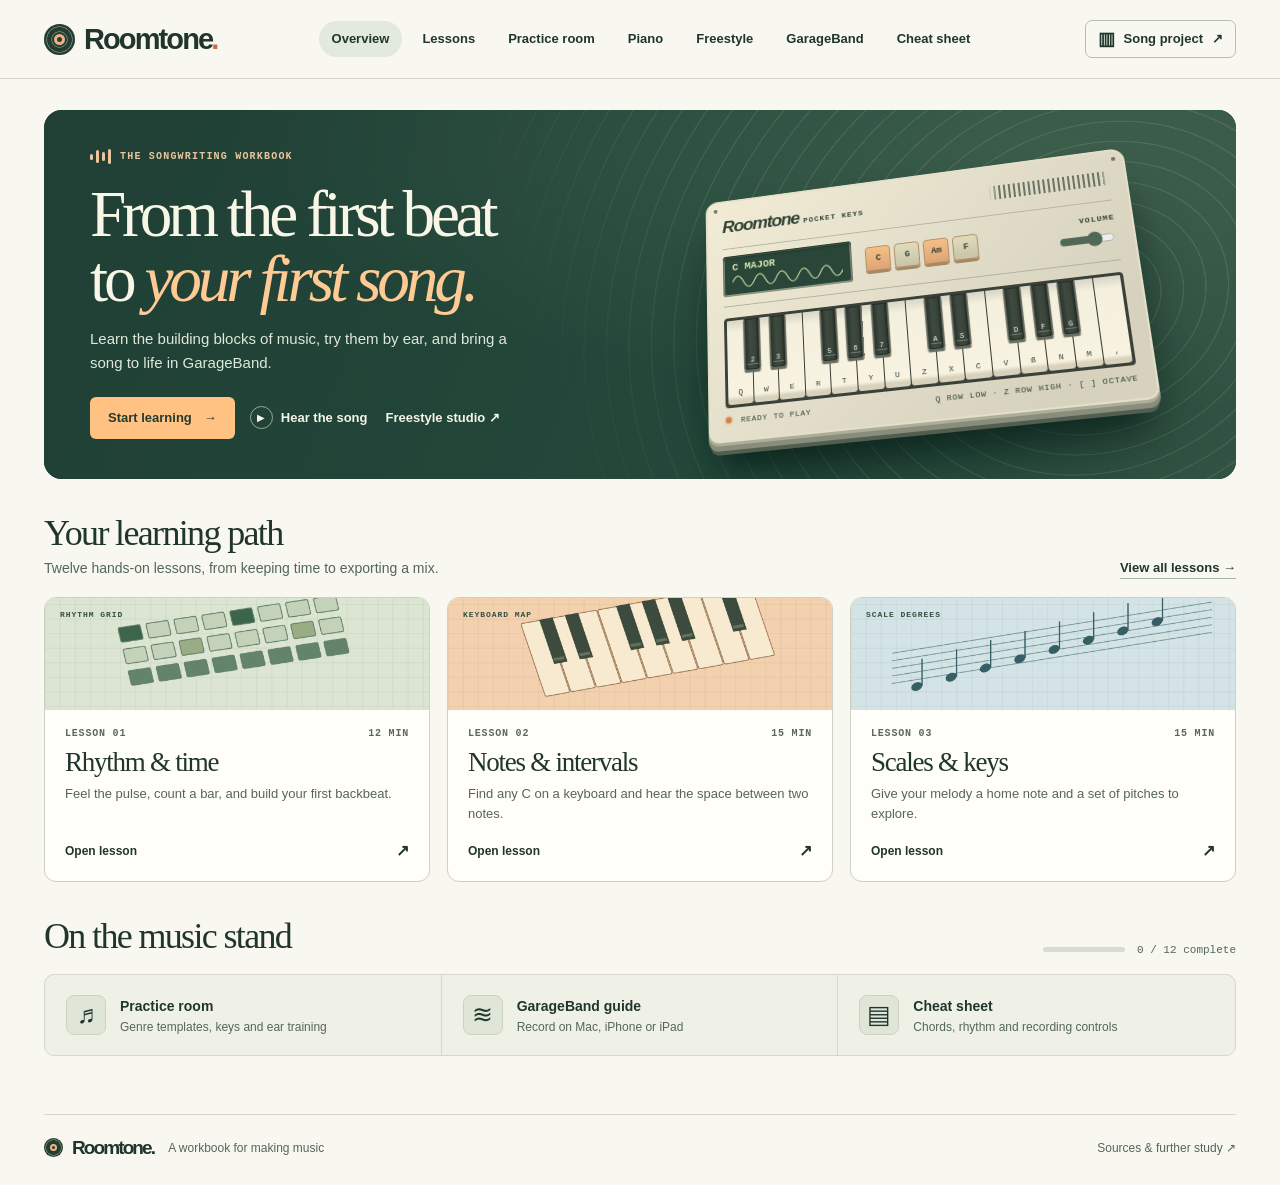
==== commit c858364c: "Add a piano room: wide keybed, sustain pedal, touch and MIDI The existing keyboard is a 25-key sketc" ====
--- a/repositories/music-learning/index.html
+++ b/repositories/music-learning/index.html
@@ -23,10 +23,10 @@
 .key-controls,.octaves,.booth-actions,.booth-top,.booth-clock,.scene-row,.genre-intro,.range-ends,.deck-title,.take-player{display:flex;align-items:center;gap:10px;flex-wrap:wrap}
 .key-controls{justify-content:space-between;font-size:12px;color:var(--muted)}kbd{font:600 11px var(--mono);background:#e6ebdf;border-radius:4px;padding:2px 5px;color:#304e3b}.octaves{gap:5px}.octaves button,.scene{border-radius:5px;border:1px solid #b6c1ae;font:650 12px var(--mono);padding:6px 8px}.octaves output{font:12px var(--mono);min-width:25px;text-align:center}.letter-badge{position:absolute;bottom:39px;left:0;right:0;text-align:center;font:650 11px var(--mono);color:#675f4b}.whitekey.held{background:#ffc283}.blackkey.held{background:#ac754e}.mini-keys,.lab-keys{touch-action:none;user-select:none}.mini-keys .blackkey span{font-size:7px;bottom:5px}.mini-keys .whitekey span{font-size:8px}.octaves button:disabled{opacity:.45}
 .sequencer .row-between{align-items:baseline}.current-groove{color:var(--teal,#3f674d);font:600 13px var(--mono)!important}.grid-bar{margin-top:15px}.grid-bar>.micro{color:var(--muted);margin-bottom:6px}.grid-scroll{overflow-x:auto;overscroll-behavior-x:contain;padding-bottom:5px}.beat-grid.extended{min-width:var(--grid-min);grid-template-columns:70px repeat(var(--columns),minmax(19px,1fr));gap:3px}.beat-grid.extended .step{height:27px;border-radius:4px}.beat-grid .down{border-left:2px solid #98a68f}.beat-grid .count.down{font-weight:750;border:0}.audition-lane,.lane-label{text-align:left;padding:1px 3px;font-size:11px;font-weight:650}.audition-lane:hover,.audition-lane.struck{background:#e0e9d7}.step.openhat[aria-pressed=true],.step.shaker[aria-pressed=true],.step.ride[aria-pressed=true]{background:#728e90}.step.clap[aria-pressed=true],.step.tom[aria-pressed=true],.step.rim[aria-pressed=true]{background:#b7855d}.sequencer+.genre-box{margin-top:17px}.genre-box{border:1px solid #c0cebb;border-radius:12px;background:#ecf0e5;padding:21px;color:var(--ink)}.genre-box>*+*{margin-top:14px}.genre-intro{justify-content:space-between}.genre-intro .micro{color:#507058}.genre-intro h2{font-size:28px;margin-top:3px}.template-count{font:11px var(--mono);color:#516a51;background:#dde5d5;padding:4px 8px;border-radius:15px}.template-controls,.chord-strip{display:grid;grid-template-columns:1fr 1.25fr;gap:10px}.template-controls label,.live-panel label,.chord-strip label,.tempo-control{font-size:12px;font-weight:650}.template-controls select,.live-panel select,.chord-strip select{width:100%;background:#fffdf5;border:1px solid #bbc7b4;border-radius:5px;margin-top:3px;padding:8px;color:var(--ink);min-width:0}.audition-info p{font-size:13px;margin-top:5px}.audition-info b{font-size:13px}.genre-box .pill{background:#f9fbf3}.genre-box .btn{padding:8px 12px;min-height:35px}.genre-box button:disabled{opacity:.45}
-#freestyle-board{background:#213f35;color:#fff8e9;border:1px solid #193b2d;border-radius:14px;padding:23px 26px}.booth-top,.booth-clock{justify-content:space-between}.booth-top h2{font:500 19px/1.4 var(--sans);letter-spacing:-.02em}.booth-top .micro{color:#ead1a9}.booth-clock{margin:13px 0 16px;font:12px var(--mono);color:#c8d7bf}.bar-markers{display:flex;gap:4px}.bar-markers i{width:25px;height:5px;background:#65816c;border-radius:2px}.bar-markers .active{background:#ffd39b}.decks{display:grid;grid-template-columns:minmax(0,1fr) minmax(125px,.58fr) minmax(0,1fr);gap:13px;align-items:stretch}.mix-deck,.mix-center{border:1px solid #617866;border-radius:8px;padding:15px}.mix-deck{background:#2c4c3e}.harmony-deck{background:#334d49}.deck-letter{width:35px;height:35px;display:grid;place-items:center;background:#eec68d;color:#344d3a;font:24px var(--serif);border-radius:5px}.harmony-deck .deck-letter{background:#bbd8ce}.deck-title .micro,.mix-center>.micro{color:#d2d9ba}.deck-title h3{font:650 18px/1.3 var(--sans);letter-spacing:-.03em}.channel-list{display:flex;flex-direction:column;gap:10px;margin-top:14px}.channel{display:grid;grid-template-columns:minmax(103px,1fr) minmax(65px,.8fr);align-items:center;gap:10px}.layer-key{display:flex;align-items:center;gap:5px;border:1px solid #758c77;color:#d6e1d2;border-radius:5px;background:#273d34;padding:8px;font-weight:650;font-size:13px}.layer-key small{margin-left:auto;font:10px var(--mono);text-transform:uppercase}.layer-key i{height:6px;width:6px;border-radius:50%;background:#819282}.layer-key[aria-pressed=true]{background:#f6d1a1;color:#273e30;border-color:#e9bb88}.harmony-deck .layer-key[aria-pressed=true]{background:#c4dbce;border-color:#afcdbd}.layer-key[aria-pressed=true] i{background:#4e684e}.channel label,.mix-center label{display:flex;flex-direction:column;font-size:11px;color:#e2e8da}.channel input,.mix-center input{width:100%;min-width:0;accent-color:#f0bd83}.part-row{grid-column:1/-1;display:flex;gap:7px;align-items:flex-end;flex-wrap:wrap;margin:1px 0 3px;padding-top:7px;border-top:1px dashed #5c7563}.part-row label{flex:1 1 86px;min-width:0;gap:3px}.part-row label.dense{flex:1 1 96px}.part-row label.wide{flex:1 1 100%;color:#cdd8c6}.part-row span{font:10px var(--mono);text-transform:uppercase;letter-spacing:.03em;color:#cfdbc9}.part-row select{width:100%;font:650 11px var(--sans);padding:5px 4px;border-radius:5px;border:1px solid #748c78;background:#24392f;color:#eef3e8}.harmony-deck .part-row{border-top-color:#5e7b74}.harmony-deck .part-row select{background:#2a443f}#transpose-read{font:10px var(--mono);color:#ead1a9}.mix-center{display:flex;flex-direction:column;gap:13px;background:#1b352b}.range-ends{justify-content:space-between;gap:2px}.range-ends small{font:9px var(--mono);color:#c7d4c5}.scene-row{padding-top:15px;gap:7px}.scene-row>.micro{margin-right:6px;color:#d7dcc5}.scene{background:#2b4a3b;color:#eaeede;border-color:#698170;font-family:var(--sans)}.scene[aria-pressed=true]{background:#d8dfbe;color:#263e2c}.record-btn{color:#ffe5cc;border:1px solid #a9b49e;border-radius:6px;font-weight:650;font-size:13px;padding:10px 14px}.record-btn.recording{background:#b64636;color:white;border-color:#f1a28b}.free-columns{display:grid;grid-template-columns:minmax(0,1.5fr) minmax(282px,1fr);gap:17px;margin-top:17px;align-items:start}.free-columns>div{min-width:0}.live-panel .lab-keys{height:125px}.live-panel .row-between{align-items:center}.live-panel label{display:flex;gap:6px;align-items:center}.live-panel select{width:auto}.live-panel h2,.progression h2,.recorder-panel h2{font-size:28px}.hot-pads{display:grid;grid-template-columns:repeat(3,minmax(0,1fr));gap:6px}.hot-pad{display:flex;align-items:center;gap:8px;background:#e7eddf;border:1px solid #bac6af;border-radius:5px;padding:9px 8px;font-size:12px;font-weight:650}.hot-pad kbd{font-size:10px;border:1px solid #c1cbb9;background:#fbfcf4}.hot-pad.struck,.hot-pad:active{background:#f5c38d}.chord-strip{grid-template-columns:repeat(4,1fr)}.tempo-control{display:inline-flex;flex-wrap:wrap;align-items:center;gap:6px}.tempo-control input{accent-color:#537957;max-width:125px}.take-player>*{margin:0}.take-player audio{width:100%;height:38px}.clock{font:12px var(--mono)}.recorder-panel #take-status{font-size:12px;color:#47644c}.recorder-panel #take-status:empty{display:none}
+#piano-room{background:#1f3a30;color:#fff8e9;border:1px solid #193b2d;border-radius:14px;padding:22px 24px}.room-top,.room-foot{display:flex;align-items:center;gap:14px;flex-wrap:wrap;justify-content:space-between}.room-top{margin-bottom:12px}.room-top h2{font:500 20px/1.3 var(--sans);letter-spacing:-.02em}.room-top .micro{color:#ead1a9}.room-actions{display:flex;gap:10px;align-items:center;flex-wrap:wrap}.room-actions label,.room-foot label{display:flex;gap:6px;align-items:center;font-size:12px;color:#e2e8da}.room-actions select,.room-foot select{font:650 12px var(--sans);padding:5px 6px;border-radius:5px;border:1px solid #748c78;background:#24392f;color:#eef3e8}[data-pedal]{background:#2b4a3b;color:#eaeede;border:1px solid #a9b49e;display:inline-flex;align-items:center;gap:6px}[data-pedal] kbd{background:#2c4a3b;color:#eaeede;border:1px solid #6d8572}[data-pedal].down{background:#f6d1a1;color:#273e30;border-color:#e9bb88}[data-pedal].down kbd{background:#e3b983;color:#273e30;border-color:#cf9f66}.grand-keys{position:relative;display:flex;height:170px;touch-action:none;user-select:none;margin:4px 0 14px}.grand-keys .whitekey{border:1px solid #b5b3a1;border-top:none;border-radius:0 0 4px 4px}.grand-keys .whitekey span{bottom:6px;font-size:9px;color:#5d6a57}.grand-keys .typed.whitekey{box-shadow:inset 0 -4px 0 #e8a765}.grand-keys .typed.blackkey{box-shadow:0 3px 1px #666c5f,inset 0 -4px 0 #c98a4b}.grand-keys .letter-badge{bottom:20px;color:#7a6b50}.room-foot{border-top:1px solid #4e6a58;padding-top:14px}.room-foot .octaves span{font:10px var(--mono);text-transform:uppercase;color:#cfdbc9}.room-foot .octaves button{background:#2b4a3b;color:#eaeede;border-color:#698170}.room-foot .octaves button:disabled{opacity:.4}#piano-window{font:12px var(--mono);color:#ead1a9;min-width:66px}.midi-box{display:flex;gap:8px;align-items:center;flex-wrap:wrap}.midi-box .pill{background:#2b4a3b;color:#eaeede;border:1px solid #698170}#midi-status{font:11px var(--mono);color:#c8d7bf;max-width:260px}#piano-room+.free-columns{margin-top:17px}#freestyle-board{background:#213f35;color:#fff8e9;border:1px solid #193b2d;border-radius:14px;padding:23px 26px}.booth-top,.booth-clock{justify-content:space-between}.booth-top h2{font:500 19px/1.4 var(--sans);letter-spacing:-.02em}.booth-top .micro{color:#ead1a9}.booth-clock{margin:13px 0 16px;font:12px var(--mono);color:#c8d7bf}.bar-markers{display:flex;gap:4px}.bar-markers i{width:25px;height:5px;background:#65816c;border-radius:2px}.bar-markers .active{background:#ffd39b}.decks{display:grid;grid-template-columns:minmax(0,1fr) minmax(125px,.58fr) minmax(0,1fr);gap:13px;align-items:stretch}.mix-deck,.mix-center{border:1px solid #617866;border-radius:8px;padding:15px}.mix-deck{background:#2c4c3e}.harmony-deck{background:#334d49}.deck-letter{width:35px;height:35px;display:grid;place-items:center;background:#eec68d;color:#344d3a;font:24px var(--serif);border-radius:5px}.harmony-deck .deck-letter{background:#bbd8ce}.deck-title .micro,.mix-center>.micro{color:#d2d9ba}.deck-title h3{font:650 18px/1.3 var(--sans);letter-spacing:-.03em}.channel-list{display:flex;flex-direction:column;gap:10px;margin-top:14px}.channel{display:grid;grid-template-columns:minmax(103px,1fr) minmax(65px,.8fr);align-items:center;gap:10px}.layer-key{display:flex;align-items:center;gap:5px;border:1px solid #758c77;color:#d6e1d2;border-radius:5px;background:#273d34;padding:8px;font-weight:650;font-size:13px}.layer-key small{margin-left:auto;font:10px var(--mono);text-transform:uppercase}.layer-key i{height:6px;width:6px;border-radius:50%;background:#819282}.layer-key[aria-pressed=true]{background:#f6d1a1;color:#273e30;border-color:#e9bb88}.harmony-deck .layer-key[aria-pressed=true]{background:#c4dbce;border-color:#afcdbd}.layer-key[aria-pressed=true] i{background:#4e684e}.channel label,.mix-center label{display:flex;flex-direction:column;font-size:11px;color:#e2e8da}.channel input,.mix-center input{width:100%;min-width:0;accent-color:#f0bd83}.part-row{grid-column:1/-1;display:flex;gap:7px;align-items:flex-end;flex-wrap:wrap;margin:1px 0 3px;padding-top:7px;border-top:1px dashed #5c7563}.part-row label{flex:1 1 86px;min-width:0;gap:3px}.part-row label.dense{flex:1 1 96px}.part-row label.wide{flex:1 1 100%;color:#cdd8c6}.part-row span{font:10px var(--mono);text-transform:uppercase;letter-spacing:.03em;color:#cfdbc9}.part-row select{width:100%;font:650 11px var(--sans);padding:5px 4px;border-radius:5px;border:1px solid #748c78;background:#24392f;color:#eef3e8}.harmony-deck .part-row{border-top-color:#5e7b74}.harmony-deck .part-row select{background:#2a443f}#transpose-read{font:10px var(--mono);color:#ead1a9}.mix-center{display:flex;flex-direction:column;gap:13px;background:#1b352b}.range-ends{justify-content:space-between;gap:2px}.range-ends small{font:9px var(--mono);color:#c7d4c5}.scene-row{padding-top:15px;gap:7px}.scene-row>.micro{margin-right:6px;color:#d7dcc5}.scene{background:#2b4a3b;color:#eaeede;border-color:#698170;font-family:var(--sans)}.scene[aria-pressed=true]{background:#d8dfbe;color:#263e2c}.record-btn{color:#ffe5cc;border:1px solid #a9b49e;border-radius:6px;font-weight:650;font-size:13px;padding:10px 14px}.record-btn.recording{background:#b64636;color:white;border-color:#f1a28b}.free-columns{display:grid;grid-template-columns:minmax(0,1.5fr) minmax(282px,1fr);gap:17px;margin-top:17px;align-items:start}.free-columns>div{min-width:0}.live-panel .lab-keys{height:125px}.live-panel .row-between{align-items:center}.live-panel label{display:flex;gap:6px;align-items:center}.live-panel select{width:auto}.live-panel h2,.progression h2,.recorder-panel h2{font-size:28px}.hot-pads{display:grid;grid-template-columns:repeat(3,minmax(0,1fr));gap:6px}.hot-pad{display:flex;align-items:center;gap:8px;background:#e7eddf;border:1px solid #bac6af;border-radius:5px;padding:9px 8px;font-size:12px;font-weight:650}.hot-pad kbd{font-size:10px;border:1px solid #c1cbb9;background:#fbfcf4}.hot-pad.struck,.hot-pad:active{background:#f5c38d}.chord-strip{grid-template-columns:repeat(4,1fr)}.tempo-control{display:inline-flex;flex-wrap:wrap;align-items:center;gap:6px}.tempo-control input{accent-color:#537957;max-width:125px}.take-player>*{margin:0}.take-player audio{width:100%;height:38px}.clock{font:12px var(--mono)}.recorder-panel #take-status{font-size:12px;color:#47644c}.recorder-panel #take-status:empty{display:none}
 @media(max-width:950px){.channel{grid-template-columns:1fr}.part-row{gap:6px}.part-row label{flex:1 1 72px}.channel label{flex-direction:row;gap:6px;align-items:center}.channel label span{min-width:max-content}.channel input{max-width:110px}.decks{gap:8px}.mix-deck,.mix-center{padding:10px}.free-columns{grid-template-columns:minmax(0,1.2fr) minmax(260px,1fr)}}
-@media(max-width:760px){.free-columns{grid-template-columns:1fr}.decks{grid-template-columns:1fr 1fr}.mix-center{grid-column:1/-1;grid-row:2;display:grid;grid-template-columns:1fr 1fr;gap:12px}.mix-center>.micro{display:none}.channel label{display:block}.channel input{max-width:100%}.site-head nav{justify-content:flex-start}.booth-actions{gap:6px}.genre-box{padding:16px}}
-@media(max-width:480px){#freestyle-board{padding:15px 12px}.part-row{flex-direction:column;align-items:stretch;gap:5px}.part-row label{flex:1 1 auto}.booth-top{align-items:flex-start}.booth-top h2{font-size:15px}.deck-title h3{font-size:14px}.deck-title{gap:5px}.deck-letter{width:25px;height:27px;font-size:19px}.deck-title .micro{font-size:8px}.channel label span{font-size:10px}.scene-row{gap:4px}.scene{padding:5px 7px;font-size:11px}.scene-row>.micro{font-size:8px;margin-right:0}.range-ends small{font-size:8px}.key-controls{gap:7px}.template-controls{grid-template-columns:1fr}.letter-badge{bottom:33px;font-size:9px}.free-columns .row-between{flex-wrap:wrap}.site-head nav a{flex-shrink:0}}
+@media(max-width:760px){.free-columns{grid-template-columns:1fr}.grand-keys{height:132px}.room-top,.room-foot{gap:10px}#midi-status{max-width:100%}.decks{grid-template-columns:1fr 1fr}.mix-center{grid-column:1/-1;grid-row:2;display:grid;grid-template-columns:1fr 1fr;gap:12px}.mix-center>.micro{display:none}.channel label{display:block}.channel input{max-width:100%}.site-head nav{justify-content:flex-start}.booth-actions{gap:6px}.genre-box{padding:16px}}
+@media(max-width:480px){#freestyle-board{padding:15px 12px}#piano-room{padding:15px 12px}.grand-keys{height:110px}.room-top h2{font-size:15px}.room-actions,.room-foot{width:100%}.part-row{flex-direction:column;align-items:stretch;gap:5px}.part-row label{flex:1 1 auto}.booth-top{align-items:flex-start}.booth-top h2{font-size:15px}.deck-title h3{font-size:14px}.deck-title{gap:5px}.deck-letter{width:25px;height:27px;font-size:19px}.deck-title .micro{font-size:8px}.channel label span{font-size:10px}.scene-row{gap:4px}.scene{padding:5px 7px;font-size:11px}.scene-row>.micro{font-size:8px;margin-right:0}.range-ends small{font-size:8px}.key-controls{gap:7px}.template-controls{grid-template-columns:1fr}.letter-badge{bottom:33px;font-size:9px}.free-columns .row-between{flex-wrap:wrap}.site-head nav a{flex-shrink:0}}
 
 
 .mini-keys,.lab-keys{display:grid;grid-template-columns:minmax(0,7fr) minmax(0,8fr)}
@@ -49,7 +49,7 @@
 }
 
 </style><link rel="icon" href="data:image/svg+xml,%3Csvg xmlns='http://www.w3.org/2000/svg' viewBox='0 0 32 32'%3E%3Crect width='32' height='32' rx='8' fill='%2321342b'/%3E%3Ccircle cx='16' cy='16' r='9' fill='none' stroke='%23ffb16f' stroke-width='3'/%3E%3Ccircle cx='16' cy='16' r='3' fill='%23ffb16f'/%3E%3C/svg%3E"></head>
-<body><a class="skip" href="#content">Skip to content</a><header class="site-head"><div class="head-in"><a class="brand" href="#home" aria-label="Roomtone overview"><i class="record-mark" aria-hidden="true"></i>Roomtone<span class="brand-dot">.</span></a><nav aria-label="Main"><a href="#home">Overview</a><a href="#lessons">Lessons</a><a href="#practice">Practice room</a><a href="#freestyle">Freestyle</a><a href="#garageband">GarageBand</a><a href="#reference">Cheat sheet</a></nav><a class="project-menu" href="#project"><span class="menu-bars" aria-hidden="true">▥</span> Song project <span aria-hidden="true">↗</span></a></div></header>
+<body><a class="skip" href="#content">Skip to content</a><header class="site-head"><div class="head-in"><a class="brand" href="#home" aria-label="Roomtone overview"><i class="record-mark" aria-hidden="true"></i>Roomtone<span class="brand-dot">.</span></a><nav aria-label="Main"><a href="#home">Overview</a><a href="#lessons">Lessons</a><a href="#practice">Practice room</a><a href="#piano">Piano</a><a href="#freestyle">Freestyle</a><a href="#garageband">GarageBand</a><a href="#reference">Cheat sheet</a></nav><a class="project-menu" href="#project"><span class="menu-bars" aria-hidden="true">▥</span> Song project <span aria-hidden="true">↗</span></a></div></header>
 <main id="content" tabindex="-1"></main><div id="status" role="status" class="sr-only"></div><footer class="foot"><a class="brand" href="#home"><i class="record-mark" aria-hidden="true"></i>Roomtone.</a><span>A workbook for making music</span><a href="#sources">Sources &amp; further study ↗</a></footer>
 <noscript>Enable JavaScript to use the interactive workbook. The printable reference is available as <a href="music-cheat-sheet.pdf">music-cheat-sheet.pdf</a>.</noscript>
 <script>
@@ -311,6 +311,7 @@
 </script><script>
 'use strict';
 const voices={
+ grand:{name:'Grand piano',waves:[['triangle',1,.60],['sine',2,.20],['sine',3,.09],['sine',4,.045],['triangle',1,.065,-7]],attack:.002,decay:2.6,sustain:.055,release:.26,cutoff:4200},
  piano:{name:'Electric piano',waves:[['triangle',1,.82],['sine',2,.18]],attack:.008,decay:.75,sustain:.26,release:.2,cutoff:3900},
  bass:{name:'Analog bass',waves:[['sawtooth',1,.38],['sine',1,.62]],attack:.008,decay:.18,sustain:.60,release:.09,cutoff:640},
  pluck:{name:'Plucked strings',waves:[['sawtooth',1,.43],['triangle',2,.30],['sine',1,.27]],attack:.004,decay:.28,sustain:.035,release:.12,cutoff:3100},
@@ -351,7 +352,7 @@
   const ctx=StudioAudio.context, cfg=voices[patch]||voices.piano, at=options.at??ctx.currentTime;
   const limit=options.duration, strength=options.level??.24;
   const env=ctx.createGain(), filter=ctx.createBiquadFilter();
-  filter.type='lowpass';filter.frequency.value=cfg.cutoff;
+  filter.type='lowpass';filter.frequency.value=options.cutoff??cfg.cutoff;
   env.connect(filter);filter.connect(options.bus?mixer.bus[options.bus]:StudioAudio.output);
   const peak=Math.max(.0002,strength), floor=.0001, sustain=Math.max(floor,peak*cfg.sustain);
   const envelope=(age)=>age<=0?floor:age<cfg.attack?floor+(peak-floor)*age/cfg.attack:age<cfg.attack+cfg.decay?peak*(sustain/peak)**((age-cfg.attack)/cfg.decay):sustain;
@@ -623,7 +624,7 @@
  releaseKeys();StudioAudio.stop();const raw=location.hash.slice(1)||'home', [page,arg]=raw.split('/');
  const n=Number(arg), validLesson=page==='lesson'&&Number.isInteger(n)&&n>=1&&n<=course.length;
  const active=validLesson?'lessons':page;
- const views={home,lessons,freestyle:freestylePage,practice:()=>practice(['keys','ear'].includes(arg)?arg:'beat'),garageband:garage,project,reference,sources:further};
+ const views={home,lessons,piano:pianoPage,freestyle:freestylePage,practice:()=>practice(['keys','ear'].includes(arg)?arg:'beat'),garageband:garage,project,reference,sources:further};
  main.innerHTML=validLesson?lesson(n-1):Object.hasOwn(views,page)?views[page]():home();
  const title=active==='home'?'Music learning studio':main.querySelector('h1')?.textContent||'Overview';document.title=title+' | Roomtone';
  $$('nav a').forEach(a=>{const yes=a.hash==='#'+active;a.toggleAttribute('aria-current',yes);if(yes)a.setAttribute('aria-current','page');});
@@ -633,6 +634,7 @@
 function reveal(key,notes){
  for(const n of notes){const b=document.querySelector(`[data-note="${n}"]`);if(b){b.classList.add('lit');clearTimeout(b.glow);b.glow=setTimeout(()=>b.classList.remove('lit'),320);}}
  if($('#synth-readout'))$('#synth-readout').textContent=key.toUpperCase();
+ if($('#piano-note'))$('#piano-note').textContent=key;
  if($('#key-feedback'))$('#key-feedback').textContent=key;
 }
 function startEar(){const i=intervals[Math.floor(Math.random()*intervals.length)],root=60+Math.floor(Math.random()*8);ear={root,n:i[0],name:i[1]};}
@@ -743,6 +745,35 @@
 const thins=(layer,step)=>mix.density[layer]>=100||spread(step+7,layer+3)<mix.density[layer]/100;
 // The kick and snare carry the pulse, so thinning only touches the rest of the kit.
 const keepHit=(id,r,step)=>mix.density[0]>=100||id==='kick'||id==='snare'||spread(step*31+r,r+5)<mix.density[0]/100;
+// ---- Piano room -------------------------------------------------------------
+// A wider keyboard with a sustain pedal, touch control and MIDI input, for
+// playing pieces rather than sketching loops. The typing window stays 25 keys;
+// the displayed range is larger and follows it.
+const pianoVoices=['grand','piano','organ','bell'];
+const pianoSizes=[25,37,49,61];
+const touchLevels=[.11,.17,.25,.33,.42], touchCutoffs=[1500,2200,3100,4300,5900];
+const touchNames=['Pianissimo','Piano','Mezzo','Forte','Fortissimo'];
+const keptPiano=read('piano',{})||{};
+const piano={
+ voice:pianoVoices.includes(keptPiano.voice)?keptPiano.voice:'grand',
+ size:pianoSizes.includes(keptPiano.size)?keptPiano.size:49,
+ low:inRange(keptPiano.low,12,96,36),
+ touch:inRange(keptPiano.touch,1,5,3)
+};
+let pedalDown=false, midiStatus='Not connected.', midiBound=false;
+const sustained=new Set();
+function savePiano(){save('piano',piano);}
+// Keep the 25 keys the computer maps inside the range actually on screen,
+// otherwise typing would hit notes that have no key to light up.
+function fitWindow(){
+ const bottom=keyboardBase(), top=bottom+24;
+ let low=piano.low;
+ if(bottom<low)low=bottom;
+ if(top>low+piano.size-1)low=top-piano.size+1;
+ low=12*Math.floor(low/12);
+ if(top>low+piano.size-1)low=12*Math.ceil((top-piano.size+1)/12);
+ piano.low=Math.max(12,Math.min(108-piano.size,low));
+}
 const savedBeat=read('groove',{})||{};
 let meterName=Object.hasOwn(meters,savedBeat.meter)?savedBeat.meter:'4/4';
 let gridSize=degrees.includes(savedBeat.size)?savedBeat.size:1;
@@ -790,24 +821,48 @@
  });
  return `<div class="key-controls"><table class="key-map"><thead><tr><th>Register</th><th>White keys</th><th>Black keys</th></tr></thead><tbody>${rows.join('')}</tbody></table><div class="octaves"><span>Shift octaves</span><button data-oct="-1" aria-label="Lower both registers, left bracket" ${octave<=-2?'disabled':''}>[ −</button><output>${pitchLabel(first)}–${pitchLabel(first+24)}</output><button data-oct="1" aria-label="Raise both registers, right bracket" ${octave>=2?'disabled':''}>+ ]</button></div></div>`;
 }
-function playLive(id,note,el){
+function playLive(id,note,el,velocity){
  if(activeKeys.has(id))return;
- const stage=!!$('#freestyle-board'),patch=stage?mix.sound:$('.mini-keys')?'piano':wave;
+ const room=!!$('#piano-room');
+ const stage=!!$('#freestyle-board'),patch=room?piano.voice:stage?mix.sound:$('.mini-keys')?'piano':wave;
  if(stage&&MusicEngine.setup())MusicEngine.setMix(mix);
- const release=MusicEngine.play(note,patch,{bus:stage?'live':undefined});
- activeKeys.set(id,{note,release,el});el.classList.add('held');el.setAttribute('aria-pressed','true');
- const readout=$('#synth-readout')||$('#key-feedback')||$('#live-note');
+ let options={bus:stage?'live':undefined};
+ if(room){
+  // A MIDI key reports how hard it was struck; a computer key cannot, so the
+  // Touch control stands in for it.
+  const v=Number.isFinite(velocity)?Math.max(1,Math.min(127,velocity)):null;
+  options={level:v===null?touchLevels[piano.touch-1]:.06+(v/127)*.40,
+           cutoff:v===null?touchCutoffs[piano.touch-1]:1200+(v/127)*5000};
+ }
+ const release=MusicEngine.play(note,patch,options);
+ activeKeys.set(id,{note,release,el,pedal:room});el?.classList.add('held');el?.setAttribute('aria-pressed','true');
+ const readout=$('#piano-note')||$('#synth-readout')||$('#key-feedback')||$('#live-note');
  if(readout)readout.textContent=[...new Set([...activeKeys.values()].map(k=>pitchLabel(k.note)))].join(' · ');
 }
 function releaseKey(id){
- const held=activeKeys.get(id);if(!held)return;held.release();activeKeys.delete(id);
- if(![...activeKeys.values()].some(k=>k.el===held.el)){held.el.classList.remove('held');held.el.setAttribute('aria-pressed','false');}
-}
-function releaseKeys(){for(const id of activeKeys.keys())releaseKey(id);}
+ const held=activeKeys.get(id);if(!held)return;
+ // With the pedal down the damper stays off: hold the note and let it ring.
+ if(pedalDown&&held.pedal)sustained.add(held.release);else held.release();
+ activeKeys.delete(id);
+ if(![...activeKeys.values()].some(k=>k.el===held.el)){held.el?.classList.remove('held');held.el?.setAttribute('aria-pressed','false');}
+}
+function releaseKeys(){
+ for(const id of activeKeys.keys())releaseKey(id);
+ for(const release of sustained)release();
+ sustained.clear();pedalDown=false;
+}
+function setPedal(on){
+ if(on===pedalDown)return;
+ pedalDown=on;
+ if(!on){for(const release of sustained)release();sustained.clear();}
+ const b=$('[data-pedal]');
+ if(b){b.setAttribute('aria-pressed',String(on));b.classList.toggle('down',on);}
+}
 function shiftOctave(amount){
  const next=Math.max(-2,Math.min(2,octave+amount));if(next===octave)return;
  releaseKeys();octave=next;
  const keys=$('.mini-keys,.lab-keys');if(keys)keys.outerHTML=keyboard(keys.classList.contains('mini-keys'));
+ if($('#piano-room'))refreshPiano();
  const help=$('.key-controls');if(help)help.outerHTML=keyboardHelp();
  const display=$('#synth-readout')||$('#live-note')||$('#key-feedback');if(display)display.textContent='Keyboard starts on '+pitchLabel(keyboardBase());
 }
@@ -964,6 +1019,85 @@
 function mixerDeck(title,kind,indices){
  return `<section class="mix-deck ${kind}"><div class="deck-title"><span class="deck-letter" aria-hidden="true">${kind==='rhythm-deck'?'A':'B'}</span><div><div class="micro">Deck ${kind==='rhythm-deck'?'A':'B'}</div><h3>${title}</h3></div></div><div class="channel-list">${indices.map(i=>`<div class="channel"><button class="layer-key" data-layer="${i}" aria-pressed="${mix.layers[i]}"><i></i>${layerNames[i]}<small>${mix.layers[i]?'On':'Off'}</small></button><label><span>${layerNames[i]} level</span><input type="range" min="0" max="100" value="${mix.levels[i]}" data-level="${i}"></label>${partControls(i)}</div>`).join('')}</div></section>`;
 }
+function windowLabel(){return pitchLabel(keyboardBase())+'\u2013'+pitchLabel(keyboardBase()+24);}
+function grandKeyboard(){
+ fitWindow();
+ const low=piano.low, count=piano.size, bottom=keyboardBase();
+ let whiteTotal=0;
+ for(let i=0;i<count;i++)if(!blackSteps.has((low+i)%12))whiteTotal++;
+ let whiteCount=0;
+ const keys=[];
+ for(let i=0;i<count;i++){
+  const note=low+i, black=blackSteps.has(note%12), label=pitchLabel(note);
+  const typed=note>=bottom&&note<=bottom+24?mappedKeys[note-bottom]:'';
+  const scaleTone=scales[scaleKey].some(n=>n%12===note%12);
+  const style=black?` style="left:${whiteCount/whiteTotal*100}%;width:${.62/whiteTotal*100}%"`:'';
+  if(!black)whiteCount++;
+  const named=!black&&(count<=25||note%12===0);
+  const badge=typed&&!black&&count<=37?`<b class="letter-badge">${typed}</b>`:'';
+  keys.push(`<button type="button" class="${black?'blackkey':'whitekey'}${!black&&scaleTone?' inscale':''}${typed?' typed':''}" data-note="${note}" aria-label="Play ${label}${typed?' with '+typed:''}" aria-pressed="false" title="${label}${typed?' \u00b7 '+typed:''}"${style}><span>${named?label:''}</span>${badge}</button>`);
+ }
+ return `<div class="grand-keys" role="group" aria-label="Piano keyboard, ${pitchLabel(low)} to ${pitchLabel(low+count-1)}">${keys.join('')}</div>`;
+}
+function refreshPiano(){
+ const board=$('.grand-keys');if(board)board.outerHTML=grandKeyboard();
+ const w=$('#piano-window');if(w)w.textContent=windowLabel();
+ const down=$('[data-oct="-1"]'),up=$('[data-oct="1"]');
+ if(down)down.disabled=octave<=-2;
+ if(up)up.disabled=octave>=2;
+ const status=$('#midi-status');if(status)status.textContent=midiStatus;
+}
+function setMidiStatus(text){midiStatus=text;const el=$('#midi-status');if(el)el.textContent=text;}
+function onMidiMessage(e){
+ const [status,a,b]=e.data, type=status&0xf0;
+ if(type===0x90&&b>0)playLive('midi-'+a,a,$(`[data-note="${a}"]`),b);
+ else if(type===0x80||(type===0x90&&b===0))releaseKey('midi-'+a);
+ else if(type===0xb0&&a===64)setPedal(b>=64);
+ else if(type===0xb0&&a===123)releaseKeys();
+}
+function connectMidi(){
+ if(!navigator.requestMIDIAccess){
+  setMidiStatus('This browser has no Web MIDI. Chrome and Edge support it; Safari and Firefox do not.');return;
+ }
+ setMidiStatus('Asking for permission\u2026');
+ navigator.requestMIDIAccess().then(access=>{
+  const bind=()=>{
+   const names=[];
+   for(const input of access.inputs.values()){input.onmidimessage=onMidiMessage;names.push(input.name||'MIDI device');}
+   setMidiStatus(names.length?'Connected: '+names.join(', '):'No MIDI device found. Plug one in and it will connect itself.');
+  };
+  if(!midiBound){access.onstatechange=bind;midiBound=true;}
+  bind();
+ }).catch(()=>setMidiStatus('MIDI permission was declined. Reload the page to ask again.'));
+}
+function pianoPage(){
+ fitWindow();
+ return bread('Piano room')+heading('Piano room','A wide keyboard with a sustain pedal, touch control and MIDI input. Built for playing pieces rather than sketching loops.')+
+ `<section id="piano-room">
+  <div class="room-top">
+   <div><span class="micro">Now playing</span><h2 id="piano-note">Ready</h2></div>
+   <div class="room-actions">
+    <label>Voice <select data-piano-voice>${pianoVoices.map(v=>`<option value="${v}" ${piano.voice===v?'selected':''}>${esc(voices[v].name)}</option>`).join('')}</select></label>
+    <label>Touch <select data-touch>${touchNames.map((n,i)=>`<option value="${i+1}" ${piano.touch===i+1?'selected':''}>${n}</option>`).join('')}</select></label>
+    <button class="btn" data-pedal aria-pressed="false">Sustain <kbd>Space</kbd></button>
+   </div>
+  </div>
+  ${grandKeyboard()}
+  <div class="room-foot">
+   <label>Keys <select data-piano-size>${pianoSizes.map(n=>`<option value="${n}" ${piano.size===n?'selected':''}>${n} keys</option>`).join('')}</select></label>
+   <div class="octaves"><span>Typing window</span><button data-oct="-1" aria-label="Move the typing window down an octave" ${octave<=-2?'disabled':''}>[ \u2212</button><output id="piano-window">${windowLabel()}</output><button data-oct="1" aria-label="Move the typing window up an octave" ${octave>=2?'disabled':''}>+ ]</button></div>
+   <div class="midi-box"><button class="pill" data-midi>Connect a MIDI keyboard</button><small id="midi-status">${esc(midiStatus)}</small></div>
+  </div>
+ </section>
+ <div class="free-columns"><div class="stack"><section class="panel"><h2>Playing with a computer keyboard</h2>
+  <p>The shaded keys are the ones your computer maps. White keys are <kbd>Q W E R T Y U</kbd> then <kbd>Z X C V B N M ,</kbd>; black keys are <kbd>2 3 5 6 7</kbd> and <kbd>A S D F G</kbd>. Use <kbd>[</kbd> and <kbd>]</kbd> to move that window across the full range, and hold <kbd>Space</kbd> for the sustain pedal.</p>
+  <p>Two limits are worth knowing. A computer keyboard sends no velocity, so every note arrives at the same strength and the <b>Touch</b> control sets it for all of them. Most keyboards also report only about six keys at once, and cheaper ones drop to three, so a full chord under a melody will lose notes.</p>
+  </section></div><div class="stack"><section class="panel"><h2>Playing with a real keyboard</h2>
+  <p>Connect any USB or Bluetooth MIDI keyboard and press <b>Connect a MIDI keyboard</b>. Every key and its velocity come straight through, so dynamics work, and a sustain pedal on the controller is read as well.</p>
+  <p>Web MIDI needs Chrome or Edge. Safari and Firefox do not support it yet.</p>
+  ${link('practice/keys','Practice scales and intervals')}
+  </section></div></div>`;
+}
 function freestylePage(){
  return bread('Freestyle studio')+heading('Freestyle studio','Build a groove on two decks. Fade between rhythm and harmony, play a melody with your keyboard, and capture the whole performance.')+
  `<section id="freestyle-board"><div class="booth-top"><div><span class="micro">Live mix</span><h2 id="board-groove">${showGroove()}</h2></div><div class="booth-actions"><button class="btn warm" data-deck-play>▶ Start decks</button><button class="record-btn" data-record>● Record take</button></div></div><div class="booth-clock"><span id="deck-position">Ready · 4-bar progression</span><div class="bar-markers" aria-hidden="true">${[1,2,3,4].map(()=>'<i data-bar-marker></i>').join('')}</div></div><div class="decks">${mixerDeck('Rhythm section','rhythm-deck',[0,1])}<div class="mix-center"><span class="micro">Mixer</span><label>Crossfader <input data-mix="blend" type="range" min="0" max="100" value="${mix.blend}"><span class="range-ends"><small>A · Rhythm</small><small>B · Harmony</small></span></label><label>Low-pass filter <input data-mix="filter" type="range" min="0" max="100" value="${mix.filter}"><span class="range-ends"><small>Dark</small><small>Open</small></span></label><label>Transpose <span id="transpose-read">${mix.transpose>0?'+':''}${mix.transpose} st</span><input data-mix="transpose" type="range" min="-12" max="12" value="${mix.transpose}"><span class="range-ends"><small>-12</small><small>+12</small></span></label></div>${mixerDeck('Harmony section','harmony-deck',[2,3])}</div><div class="scene-row"><span class="micro">Scenes</span>${Object.keys(sceneSets).map(s=>`<button class="scene" data-scene="${s}" aria-pressed="${matchesScene(s)}">${s}</button>`).join('')}</div></section>
@@ -996,17 +1130,26 @@
 }
 function typingTarget(el){return el?.closest?.('input,textarea,select,[contenteditable]:not([contenteditable="false"]),[role="textbox"]');}
 document.addEventListener('keydown',e=>{
- if(e.repeat||e.isComposing||e.metaKey||e.ctrlKey||e.altKey||typingTarget(e.target)||!$('.lab-keys,.mini-keys'))return;
+ if(e.repeat||e.isComposing||e.metaKey||e.ctrlKey||e.altKey||typingTarget(e.target)||!$('.lab-keys,.mini-keys,.grand-keys'))return;
  const k=pianoShortcut(e),id='key-'+k,index=mappedKeys.indexOf(k);
  if(e.key===' '&&$('#freestyle-board')&&!e.target.closest?.('button,a,audio')){e.preventDefault();StudioAudio.current==='freestyle'?stopDecks():startDecks();return;}
+ if(e.key===' '&&$('#piano-room')){e.preventDefault();if(!e.repeat)setPedal(true);return;}
  if(k==='['||k===']'){e.preventDefault();shiftOctave(k==='['?-1:1);return;}
  const pad=/^Numpad[1-9]$/.test(k)?Number(k.slice(6)):e.shiftKey&&/^[1-9]$/.test(k)?Number(k):0;
  if(pad){if($('#freestyle-board')){e.preventDefault();pressPad(kit[pad-1][0]);}return;}
  if(index<0)return;const n=keyboardBase()+index,btn=$(`[data-note="${n}"]`);
  if(btn){e.preventDefault();playLive(id,n,btn);}
 });
-document.addEventListener('keyup',e=>releaseKey('key-'+pianoShortcut(e)));
+document.addEventListener('keyup',e=>{
+ if(e.key===' '&&$('#piano-room')){setPedal(false);return;}
+ releaseKey('key-'+pianoShortcut(e));
+});
+window.addEventListener('blur',()=>setPedal(false));
 document.addEventListener('pointerdown',e=>{
+ const pedal=e.target.closest?.('[data-pedal]');
+ if(pedal&&e.button===0){e.preventDefault();setPedal(true);
+  const lift=()=>{setPedal(false);window.removeEventListener('pointerup',lift);window.removeEventListener('pointercancel',lift);};
+  window.addEventListener('pointerup',lift);window.addEventListener('pointercancel',lift);return;}
  const b=e.target.closest?.('[data-note]');if(!b||e.button!==0)return;
  e.preventDefault();b.focus({preventScroll:true});try{b.setPointerCapture(e.pointerId);}catch{}
  playLive('pointer-'+e.pointerId,+b.dataset.note,b);
@@ -1045,6 +1188,8 @@
  if(b.hasAttribute('data-preview'))audition();
  if(b.hasAttribute('data-deck-play'))StudioAudio.current==='freestyle'?stopDecks():startDecks();
  if(b.hasAttribute('data-record'))recordToggle();
+ if(b.hasAttribute('data-midi'))connectMidi();
+ if(b.hasAttribute('data-pedal')&&e.detail===0)setPedal(!pedalDown);
  if(d.layer!==undefined){const i=+d.layer;mix.layers[i]=!mix.layers[i];saveMix();updateBoard();}
  if(d.scene){applyScene(d.scene);saveMix();updateBoard();}
 });
@@ -1056,6 +1201,9 @@
  }
  if(b.hasAttribute('data-grid-size')){const was=StudioAudio.current;gridSize=Number(b.value);syncGrooveUI(was);$('[data-grid-size]')?.focus({preventScroll:true});}
  if(b.hasAttribute('data-live-sound')){releaseKeys();mix.sound=b.value;saveMix();}
+ if(b.hasAttribute('data-piano-voice')){releaseKeys();piano.voice=b.value;savePiano();}
+ if(b.hasAttribute('data-touch')){piano.touch=+b.value;savePiano();}
+ if(b.hasAttribute('data-piano-size')){piano.size=+b.value;savePiano();refreshPiano();}
  if(d.progression!==undefined){mix.chords[+d.progression]=b.value;saveMix();}
  if(d.style){mix.styles[d.style]=b.value;saveMix();updateBoard();}
  if(b.hasAttribute('data-arp-rate')){mix.arpRate=+b.value;saveMix();updateBoard();}
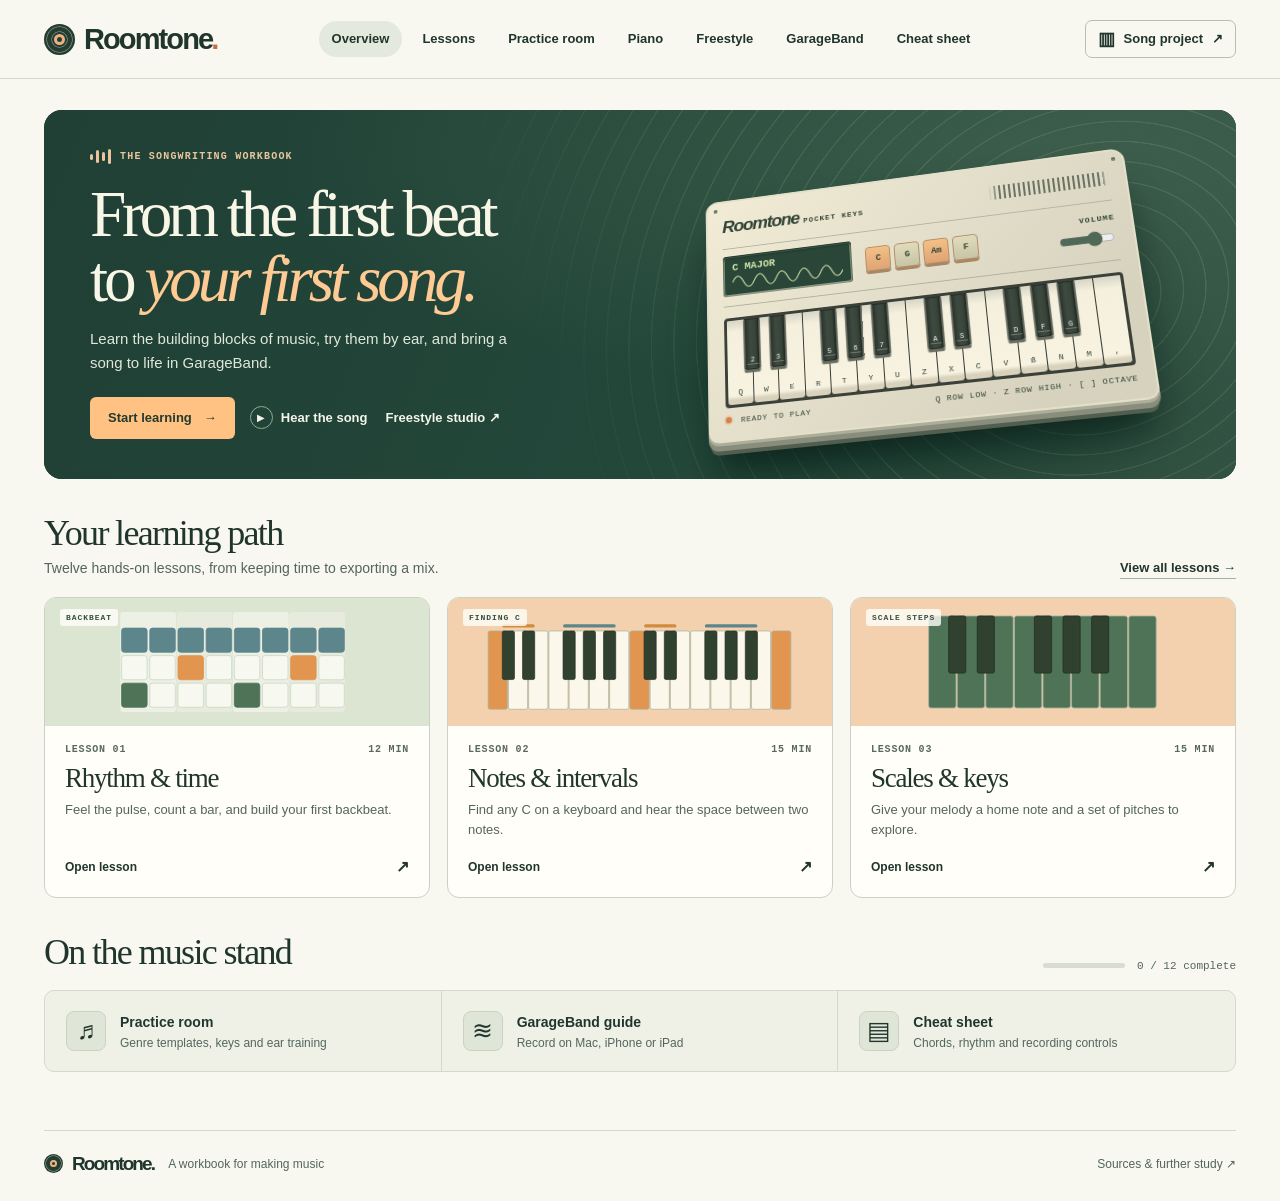
==== commit b572fe57: "Draw the lesson cards from each lesson's own figure Twelve cards shared five hand-drawn canvas illus" ====
--- a/repositories/music-learning/index.html
+++ b/repositories/music-learning/index.html
@@ -6,18 +6,21 @@
 .site-head{border-bottom:1px solid var(--line);background:var(--paper)}.head-in,.foot,main{width:min(calc(100% - 88px),1232px);margin:auto}.head-in{min-height:78px;display:flex;align-items:center;gap:35px}.brand{display:inline-flex;align-items:center;gap:9px;font-size:29px;letter-spacing:-1.9px;font-weight:750;line-height:1}.brand-dot{color:#c56c47;margin-left:-10px}.record-mark{width:31px;height:31px;display:inline-block;position:relative;border-radius:50%;background:repeating-radial-gradient(circle at center,#253c30 0 2px,#68776b 2.5px 3px,#253c30 3.5px 5px)}.record-mark:after{content:'';position:absolute;inset:10px;border:3px solid #eab282;border-radius:50%;background:#283e33}.head-in nav{display:flex;align-items:center;gap:7px;margin:auto}nav a,.project-menu{font-size:13px;font-weight:600}nav a{padding:8px 13px;border-radius:30px}nav a[aria-current=page]{background:#e3e9dd}nav a:hover,.project-menu:hover,.tool a:hover{background:#e5eadf}.project-menu{border:1px solid #b6c0b1;border-radius:7px;padding:8px 12px;display:flex;align-items:center;gap:9px}.project-menu.active{background:#e5eadf}.menu-bars{font-size:18px;line-height:1}
 main{padding:31px 0 58px;min-height:75vh;outline:none}.hero{background:#193b32;position:relative;isolation:isolate;border-radius:18px;overflow:hidden;display:grid;grid-template-columns:1fr 1fr;min-height:356px;color:#f8f6e7}.hero:after{content:'';position:absolute;inset:0;z-index:-1;background:radial-gradient(ellipse at 85% 10%,#52705b77 0,transparent 56%),linear-gradient(112deg,#203f35,#23483a 57%,#325343)}.hero-copy{padding:39px 0 40px 46px;align-self:center;z-index:2}.eyebrow,.micro,.art-caption,.tag,.unit-no,.machine-micro{font:600 10px/1.4 var(--mono);letter-spacing:.12em;text-transform:uppercase}.eyebrow{display:flex;align-items:center;gap:9px;color:var(--muted)}.hero .eyebrow{color:#e9c69e}.bars-logo{display:inline-flex;gap:3px;align-items:center;height:15px}.bars-logo i{display:block;width:3px;background:currentColor;border-radius:2px}.bars-logo i:nth-child(1){height:6px}.bars-logo i:nth-child(2){height:13px}.bars-logo i:nth-child(3){height:9px}.bars-logo i:nth-child(4){height:15px}.hero h1{font-size:clamp(52px,5.1vw,76px);line-height:.99;margin:18px 0 16px;letter-spacing:-.064em}.hero h1 em{font-weight:400;color:#ffca94}.hero p{font-size:15px;max-width:425px;line-height:1.55;color:#e0e8db}.actions{display:flex;align-items:center;gap:12px;flex-wrap:wrap;margin-top:23px}.btn{display:inline-flex;align-items:center;justify-content:center;gap:12px;padding:11px 17px;min-height:41px;border-radius:6px;font-size:13px;font-weight:680;line-height:1.4;background:#234638;color:white;border:1px solid transparent}.btn:hover{filter:brightness(1.08)}.btn.warm{background:var(--orange);color:#243a2c}.btn.ghost{border-color:#b9c4b6;background:transparent;color:var(--ink)}.hero .listen{color:#f3f5e8;padding:8px 3px;display:inline-flex;align-items:center;gap:8px;font-size:13px;font-weight:600}.circle-play{display:inline-grid;place-items:center;width:23px;height:23px;border:1px solid #94aa93;border-radius:50%;font:10px/1 var(--sans)}
 .instrument-stage{position:relative;min-height:330px;display:flex;align-items:center;justify-content:center;padding:36px 55px 36px 14px;isolation:isolate}.instrument-stage:before{content:'';pointer-events:none;position:absolute;inset:-65% -50% -55% -14%;background:repeating-radial-gradient(ellipse at 54% 55%,transparent 0 18px,#afc49c29 18.5px 19.3px,transparent 20px 23px);transform:rotate(-23deg);mask-image:linear-gradient(95deg,transparent,#000 25%,#000 75%,transparent)}.synth{width:100%;max-width:440px;position:relative;transform:perspective(950px) rotateY(-9deg) rotateX(16deg) rotateZ(-7deg);border-radius:13px 14px 11px 11px;background:linear-gradient(135deg,#f2ecd6,#d6d2be 85%);border:2px solid #e4dfc8;box-shadow:0 3px 0 #acae99,0 8px 0 #898e7c,0 14px 0 -2px #525f50,0 35px 28px -12px #071d1699,0 43px 75px -20px #061c18aa;padding:14px 16px 15px;color:#314335;z-index:1}.synth:before,.synth:after{position:absolute;content:'';width:4px;height:4px;border-radius:50%;background:#7f8574;top:7px;box-shadow:inset 0 1px 1px #4b5549}.synth:before{left:7px}.synth:after{right:7px}.machine-top,.machine-controls,.screen-line,.sec-head,.row-between,.card-meta,.lesson-tools,.transport,.bread,.meter-header,.setting,.foot{display:flex;align-items:center;justify-content:space-between;gap:14px}.machine-name{font-size:19px;font-weight:780;font-style:italic;letter-spacing:-1.3px}.machine-micro{font-size:8px;letter-spacing:.13em}.speaker{width:30%;height:15px;background:repeating-linear-gradient(90deg,#6a7364 0 2px,transparent 2px 5px);border-radius:2px;mask-image:linear-gradient(90deg,transparent,#000 8%,#000 92%,transparent)}.machine-controls{justify-content:initial;gap:14px;margin:9px 0 12px;padding:8px 0 10px;border-top:1px solid #b3b5a2;border-bottom:1px solid #afb39e}.display{background:#294639;box-shadow:inset 0 2px 3px #152e22,inset 0 0 0 2px #8d9984;color:#d2e4a8;padding:6px 10px;font:600 11px/1.3 var(--mono);min-width:34%;border-radius:4px}.display svg{width:100%;height:18px;display:block}.pads{display:flex;align-items:center;gap:4px}.pads button{background:linear-gradient(#f4c086,#dfa475);border:1px solid #b38f66;border-radius:4px;box-shadow:0 3px 0 #a78864;width:26px;height:26px;font:700 9px var(--mono);padding:0}.pads button:nth-child(2n){background:linear-gradient(#e0dcbb,#c9c3a7)}.volume{margin-left:auto;display:grid;gap:4px;justify-items:end}.volume input{width:55px;accent-color:#4f6956}.mini-keys,.lab-keys{display:flex;position:relative;isolation:isolate;border:3px solid #3b4139;border-radius:4px;overflow:hidden;background:#343b34;gap:1px}.mini-keys{height:93px}.whitekey{height:100%;background:linear-gradient(#d7d5c6 0%,#f5f0dd 14%,#f8f3e1 90%,#d8d2bc 95%);flex:1;min-width:0;border-radius:0 0 3px 3px;padding:0;position:relative}.blackkey{position:absolute;z-index:2;top:0;height:61%;transform:translateX(-50%);padding:0;border:1px solid #262d28;border-radius:0 0 2px 2px;background:linear-gradient(90deg,#29342d 4%,#3e4a3f 37%,#394439 75%,#1b261f 98%);box-shadow:0 3px 1px #666c5f}.blackkey:after{content:'';position:absolute;inset:auto 12% 4px;height:1px;background:#71796c}.whitekey:active,.whitekey.lit{background:#ffc283}.blackkey:active,.blackkey.lit{background:#be794c}.whitekey span,.blackkey span{position:absolute;bottom:8px;left:0;width:100%;font:10px var(--mono);text-align:center}.blackkey span{color:#fff}.synth-legend{font:500 8px var(--mono);display:flex;align-items:center;justify-content:space-between;margin-top:8px;letter-spacing:.09em;text-transform:uppercase}.led{display:inline-block;width:6px;height:6px;margin-right:4px;border-radius:50%;background:#d88049;box-shadow:0 0 3px #d88049}
-.section{margin-top:35px}.sec-head{align-items:flex-end;margin-bottom:18px}.sec-head h2{font-size:36px}.sec-head p,.subtitle{color:var(--muted);font-size:14px;margin-top:5px}.text-link{font-size:13px;font-weight:650;border-bottom:1px solid #a4b2a3;white-space:nowrap}.cards{display:grid;gap:17px;grid-template-columns:repeat(3,minmax(0,1fr))}.card{display:flex;flex-direction:column;background:var(--card);border:1px solid #cbd1c4;border-radius:12px;overflow:hidden;transition:transform .15s,border-color .15s}.card:hover{transform:translateY(-3px);border-color:#87937c}.art{height:112px;position:relative;overflow:hidden;isolation:isolate;display:grid;place-items:center}.art svg{width:100%;height:100%;position:absolute;inset:0}.art.rhythm,.art.arrange{background:#dce5d1}.art.keys{background:#f3d1ae}.art.scale,.art.wave{background:#d4e3e5}.art-caption{position:absolute;left:15px;top:11px;font-size:8px;color:#344e42}.card-info{padding:18px 20px;flex:1;display:flex;flex-direction:column}.card-meta{font:600 10px var(--mono);letter-spacing:.08em;text-transform:uppercase;color:#596a5b}.card h3{font-size:27px;margin:9px 0 7px}.card p{color:var(--muted);font-size:13px;line-height:1.55}.card-foot{display:flex;align-items:center;justify-content:space-between;margin-top:auto;padding-top:14px;font-size:12px;font-weight:650}.card-arrow{font-size:16px}.progressbox{display:flex;align-items:center;gap:12px;white-space:nowrap;font:11px var(--mono);color:var(--muted)}.progressbar{width:82px;height:5px;background:#d7ddcf;border-radius:5px;overflow:hidden}.progressbar i{display:block;background:#5e8066;height:100%}.tools{display:grid;grid-template-columns:repeat(3,1fr);border:1px solid var(--line);border-radius:10px;background:#eff1e7;overflow:hidden}.tool{padding:19px 21px;display:flex;align-items:center;gap:14px;border-right:1px solid var(--line)}.tool:last-child{border:0}.tool:hover{background:#e6ebdd}.tool-icon{font:25px Georgia;background:#e0e6d7;border:1px solid #cad3c0;width:40px;height:40px;border-radius:8px;display:grid;place-items:center;flex:none}.tool b{font-size:14px}.tool small{display:block;color:var(--muted);font-size:12px}.foot{border-top:1px solid var(--line);padding:23px 0 28px;justify-content:flex-start}.foot .brand{font-size:19px}.foot .record-mark{width:19px;height:19px}.foot .record-mark:after{inset:6px;border-width:2px}.foot>span,.foot>a:last-child{font-size:12px;color:var(--muted)}.foot>a:last-child{margin-left:auto}
+.section{margin-top:35px}.sec-head{align-items:flex-end;margin-bottom:18px}.sec-head h2{font-size:36px}.sec-head p,.subtitle{color:var(--muted);font-size:14px;margin-top:5px}.text-link{font-size:13px;font-weight:650;border-bottom:1px solid #a4b2a3;white-space:nowrap}.cards{display:grid;gap:17px;grid-template-columns:repeat(3,minmax(0,1fr))}.card{display:flex;flex-direction:column;background:var(--card);border:1px solid #cbd1c4;border-radius:12px;overflow:hidden;transition:transform .15s,border-color .15s}.card:hover{transform:translateY(-3px);border-color:#87937c}.art{height:128px;position:relative;overflow:hidden;isolation:isolate;display:grid;place-items:center}.art svg{width:100%;height:100%;position:absolute;inset:0}.art.rhythm,.art.arrange{background:#dce5d1}.art.keys{background:#f3d1ae}.art.scale,.art.wave{background:#d4e3e5}.art-caption{position:absolute;left:15px;top:11px;font-size:8px;color:#344e42}.card-info{padding:18px 20px;flex:1;display:flex;flex-direction:column}.card-meta{font:600 10px var(--mono);letter-spacing:.08em;text-transform:uppercase;color:#596a5b}.card h3{font-size:27px;margin:9px 0 7px}.card p{color:var(--muted);font-size:13px;line-height:1.55}.card-foot{display:flex;align-items:center;justify-content:space-between;margin-top:auto;padding-top:14px;font-size:12px;font-weight:650}.card-arrow{font-size:16px}.progressbox{display:flex;align-items:center;gap:12px;white-space:nowrap;font:11px var(--mono);color:var(--muted)}.progressbar{width:82px;height:5px;background:#d7ddcf;border-radius:5px;overflow:hidden}.progressbar i{display:block;background:#5e8066;height:100%}.tools{display:grid;grid-template-columns:repeat(3,1fr);border:1px solid var(--line);border-radius:10px;background:#eff1e7;overflow:hidden}.tool{padding:19px 21px;display:flex;align-items:center;gap:14px;border-right:1px solid var(--line)}.tool:last-child{border:0}.tool:hover{background:#e6ebdd}.tool-icon{font:25px Georgia;background:#e0e6d7;border:1px solid #cad3c0;width:40px;height:40px;border-radius:8px;display:grid;place-items:center;flex:none}.tool b{font-size:14px}.tool small{display:block;color:var(--muted);font-size:12px}.foot{border-top:1px solid var(--line);padding:23px 0 28px;justify-content:flex-start}.foot .brand{font-size:19px}.foot .record-mark{width:19px;height:19px}.foot .record-mark:after{inset:6px;border-width:2px}.foot>span,.foot>a:last-child{font-size:12px;color:var(--muted)}.foot>a:last-child{margin-left:auto}
 .bread{justify-content:flex-start;font-size:12px;color:var(--muted);margin-bottom:20px}.bread a{text-decoration:underline;text-underline-offset:3px}.page-head{margin-bottom:26px}.page-head h1{font-size:clamp(40px,4.5vw,62px);margin:9px 0 10px}.page-head p{color:var(--muted);font-size:16px;max-width:740px}.chapter{margin:26px 0 34px}.chapter-title{display:flex;align-items:center;gap:12px;margin-bottom:13px}.chapter-title h2{font-size:29px}.unit-no{color:#9a4f2c}.panel,.aside,.box,details.guide-step{padding:23px;border:1px solid var(--line);border-radius:11px;background:var(--card);min-width:0}.panel>*+*,.aside>*+*{margin-top:14px}.panel h2,.box h2{font-size:31px}.panel h3,.aside h3,.box h3{font-size:17px;letter-spacing:-.02em}.panel p,.box p,.panel li,.box li,.guide-step li,.guide-step p{font-size:15px;line-height:1.62}.panel p,.box p{max-width:78ch}.layout{display:grid;grid-template-columns:minmax(0,2.2fr) minmax(230px,1fr);gap:20px;align-items:start}.stack>*+*{margin-top:16px}.aside{background:#eef1e5}.aside h2{font-size:27px}.aside p,.aside li{font-size:14px}.aside .btn,.panel .btn{align-self:flex-start}.check-line{display:flex;align-items:flex-start;gap:10px;font-size:14px;cursor:pointer}.check-line input{margin:4px 0 0;accent-color:#315541;width:16px;height:16px;flex:none}ol,ul{padding-left:22px;margin:10px 0}li+li{margin-top:7px}.table-wrap{overflow-x:auto}table{width:100%;border-collapse:collapse;font-size:14px}th,td{text-align:left;vertical-align:top;padding:9px 12px;border-bottom:1px solid var(--line)}th{font:650 10px/1.45 var(--mono);letter-spacing:.075em;text-transform:uppercase;background:#eaf0e2;color:#354e3b}.answers,.pill-row,.tabs,.control-row{display:flex;gap:8px;flex-wrap:wrap}.answers button,.pill,.tabs a,.tabs button{padding:8px 13px;background:#f9faf3;border:1px solid #bac7b5;border-radius:6px;font-size:13px;font-weight:600}.tabs{margin:19px 0}.tabs a[aria-current],.tabs button[aria-pressed=true],.pill[aria-pressed=true],.answers .chosen{color:white;background:#294b38;border-color:#294b38}.result{color:#345739;font-size:14px;font-weight:600}.result:empty{display:none}.result.incorrect{color:#93492d}.lesson-tools{margin-top:19px;flex-wrap:wrap}.mono{font-family:var(--mono)}.panel.soft{background:#f0f3e9}.control-row{align-items:center;gap:15px}.control-row label,.setting{font-size:13px;font-weight:650}.control-row input{accent-color:#356e46;max-width:160px}.control-row select{border-radius:6px;border:1px solid var(--line);padding:7px;background:var(--card)}.beat-grid{display:grid;grid-template-columns:60px repeat(8,minmax(0,1fr));gap:6px;align-items:center}.beat-grid .count{text-align:center;font:12px var(--mono);padding:4px}.beat-grid .count.now{background:#ffd6a9;border-radius:4px}.lane{font-size:13px;font-weight:600}.step{height:43px;background:#e5eadd;border:1px solid #c8d2bf;border-radius:6px}.step[aria-pressed=true]{background:#5b795c;border-color:#48664a}.step.snare[aria-pressed=true]{background:#c58459}.step.hat[aria-pressed=true]{background:#648c93}.step.now{box-shadow:inset 0 0 0 3px #213d31}.lab-keys{height:138px;max-width:670px}.whitekey.inscale:before{content:'';position:absolute;width:7px;height:7px;border-radius:50%;background:#66936e;bottom:26px;left:calc(50% - 3px)}.blackkey.inscale:before{content:'';position:absolute;width:6px;height:6px;border-radius:50%;background:#b6dbab;bottom:25px;left:calc(50% - 3px)}.chart{padding:14px;background:#e8eee1;border-radius:7px;font:14px/1.6 var(--mono)}.guide-step{margin-bottom:10px}.guide-step summary,.fold summary{cursor:pointer;font-weight:650}.guide-step[open] summary{margin-bottom:12px}.guide-step summary::marker,.fold summary::marker{color:#678369}.guide-step p,.guide-step ol{margin-top:10px}.project-banner{background:var(--dark);color:#fff8e9;padding:25px 28px;border-radius:12px}.project-banner h2{font-size:39px}.project-banner .micro{color:#d7c8a7}.project-banner p{margin:7px 0 15px}.song-bars{display:flex;gap:3px;margin-top:15px}.song-bars i{height:8px;flex:1;background:#54715d;border-radius:2px}.song-bars i:nth-child(4n){margin-right:5px}.song-bars .here{background:#ffc283}.song-now{font:12px var(--mono);color:#fff8e9}.ref-grid{display:grid;grid-template-columns:repeat(2,minmax(0,1fr));gap:15px}.box>*+*{margin-top:12px}.ref-grid .box h2{font-size:25px}.source-list{list-style:none;padding:0}.source-list a{border-bottom:1px solid #93a68b}.source-list li{margin:10px 0}.fold{border-top:1px solid var(--line);padding:12px 0}.notice{padding:10px;background:#ffe3bd;border-radius:5px}.page-actions{margin:16px 0}.blank-note{border:1px solid var(--line);background:#fffef7;min-height:120px;width:100%;padding:12px;border-radius:7px;resize:vertical}.device-title{font-size:20px;margin:10px 0}.top-gap{margin-top:20px}.compact{font-size:13px;color:var(--muted)}.divider{height:1px;background:var(--line);margin:17px 0}.inline-key{background:#eef0e6;border:1px solid #bdc7b6;border-bottom-width:2px;border-radius:3px;padding:1px 5px;font-size:12px;font-family:var(--mono)}.guide-step li{max-width:83ch}
 @media(min-width:1550px){.hero{min-height:390px}}@media(max-width:1050px){.head-in,main,.foot{width:calc(100% - 50px)}.head-in{gap:12px}nav a{padding:7px 8px}.hero-copy{padding-left:30px}.instrument-stage{padding-right:32px}.machine-controls{gap:8px}.pads button{width:23px}.volume input{width:38px}}
-@media(max-width:780px){.head-in,main,.foot{width:calc(100% - 32px)}.head-in{flex-wrap:wrap;gap:7px;padding:13px 0 8px}.head-in nav{order:3;width:100%;overflow-x:auto;justify-content:flex-start;gap:3px;margin:3px 0 0}.head-in nav a{white-space:nowrap;font-size:12px}.project-menu{margin-left:auto;font-size:12px;padding:6px 9px}.brand{font-size:26px}main{padding-top:18px}.hero{grid-template-columns:1fr 0.95fr;min-height:325px}.hero-copy{padding:25px 0 25px 24px}.hero h1{font-size:47px}.hero p{font-size:14px}.instrument-stage{padding:15px 18px 15px 0;min-height:240px}.synth{padding:13px 9px 9px}.machine-controls{flex-wrap:wrap;gap:6px}.volume{display:none}.machine-name{font-size:15px}.mini-keys{height:72px}.art{height:90px}.card-info{padding:14px}.card h3{font-size:23px}.cards{gap:10px}.tool{padding:13px;gap:8px}.tool-icon{width:32px;height:32px}.layout{grid-template-columns:minmax(0,1.65fr) minmax(190px,1fr);gap:12px}.panel,.aside,.box{padding:17px}.progressbox .progressbar{display:none}}
-@media(max-width:600px){.hero{grid-template-columns:1fr}.hero-copy{padding:27px 22px 0}.hero h1{font-size:51px}.hero p{max-width:350px}.hero .actions{margin-top:15px}.instrument-stage{min-height:194px;padding:16px 28px 32px;justify-content:center}.synth{max-width:292px;padding:8px 11px 7px}.synth-legend{font-size:6px}.machine-controls{margin:4px 0 6px;padding:4px 0 6px}.machine-controls .volume{display:grid}.mini-keys{height:51px}.display{font-size:8px;padding:4px 7px}.display svg{height:11px}.pads button{height:19px;width:19px}.machine-name{font-size:14px}.machine-top .machine-micro{font-size:6px}.section{margin-top:25px}.sec-head{align-items:center;gap:10px;margin-bottom:12px}.sec-head h2{font-size:29px}.sec-head p{font-size:13px}.cards,.tools,.ref-grid,.layout{grid-template-columns:1fr}.card.home-card{display:grid;grid-template-columns:100px 1fr}.card.home-card .art{height:auto;min-height:120px}.home-card .art svg{width:230px;left:50%;transform:translateX(-50%)}.home-card .art-caption{display:none}.card-foot{padding-top:5px}.tools{gap:0}.tool{border:0;border-bottom:1px solid var(--line)}.foot{flex-wrap:wrap}.foot>span{display:none}.foot>a:last-child{font-size:11px}.page-head h1{font-size:42px}.page-head p{font-size:14px}.layout .aside{margin-top:2px}.beat-grid{gap:4px;grid-template-columns:43px repeat(8,minmax(0,1fr))}.step{height:32px}.lab-keys{height:108px}.lab-keys .whitekey span{font-size:8px}.progressbox{white-space:normal}.progressbox span{font-size:10px}.sec-head .text-link{font-size:11px}.project-banner{padding:20px}.unit-no{font-size:9px}.page-head{margin-bottom:18px}.hero .eyebrow{font-size:9px}}
+@media(max-width:780px){.head-in,main,.foot{width:calc(100% - 32px)}.head-in{flex-wrap:wrap;gap:7px;padding:13px 0 8px}.head-in nav{order:3;width:100%;overflow-x:auto;justify-content:flex-start;gap:3px;margin:3px 0 0}.head-in nav a{white-space:nowrap;font-size:12px}.project-menu{margin-left:auto;font-size:12px;padding:6px 9px}.brand{font-size:26px}main{padding-top:18px}.hero{grid-template-columns:1fr 0.95fr;min-height:325px}.hero-copy{padding:25px 0 25px 24px}.hero h1{font-size:47px}.hero p{font-size:14px}.instrument-stage{padding:15px 18px 15px 0;min-height:240px}.synth{padding:13px 9px 9px}.machine-controls{flex-wrap:wrap;gap:6px}.volume{display:none}.machine-name{font-size:15px}.mini-keys{height:72px}.art{height:104px}.card-info{padding:14px}.card h3{font-size:23px}.cards{gap:10px}.tool{padding:13px;gap:8px}.tool-icon{width:32px;height:32px}.layout{grid-template-columns:minmax(0,1.65fr) minmax(190px,1fr);gap:12px}.panel,.aside,.box{padding:17px}.progressbox .progressbar{display:none}}
+@media(max-width:600px){.hero{grid-template-columns:1fr}.hero-copy{padding:27px 22px 0}.hero h1{font-size:51px}.hero p{max-width:350px}.hero .actions{margin-top:15px}.instrument-stage{min-height:194px;padding:16px 28px 32px;justify-content:center}.synth{max-width:292px;padding:8px 11px 7px}.synth-legend{font-size:6px}.machine-controls{margin:4px 0 6px;padding:4px 0 6px}.machine-controls .volume{display:grid}.mini-keys{height:51px}.display{font-size:8px;padding:4px 7px}.display svg{height:11px}.pads button{height:19px;width:19px}.machine-name{font-size:14px}.machine-top .machine-micro{font-size:6px}.section{margin-top:25px}.sec-head{align-items:center;gap:10px;margin-bottom:12px}.sec-head h2{font-size:29px}.sec-head p{font-size:13px}.cards,.tools,.ref-grid,.layout{grid-template-columns:1fr}.card.home-card{display:grid;grid-template-columns:134px 1fr}.card.home-card .art{height:auto;min-height:104px}.home-card .art-caption{display:none}.card-foot{padding-top:5px}.tools{gap:0}.tool{border:0;border-bottom:1px solid var(--line)}.foot{flex-wrap:wrap}.foot>span{display:none}.foot>a:last-child{font-size:11px}.page-head h1{font-size:42px}.page-head p{font-size:14px}.layout .aside{margin-top:2px}.beat-grid{gap:4px;grid-template-columns:43px repeat(8,minmax(0,1fr))}.step{height:32px}.lab-keys{height:108px}.lab-keys .whitekey span{font-size:8px}.progressbox{white-space:normal}.progressbox span{font-size:10px}.sec-head .text-link{font-size:11px}.project-banner{padding:20px}.unit-no{font-size:9px}.page-head{margin-bottom:18px}.hero .eyebrow{font-size:9px}}
 @media(prefers-reduced-motion:reduce){*{transition:none!important;scroll-behavior:auto!important}}
 
-.art canvas{position:absolute;width:100%;height:100%;inset:0;object-fit:cover}.staff-panel svg{display:block;max-width:580px;width:100%;background:#f0f3e9;border-radius:6px}.answers button:disabled,.btn:disabled{opacity:.50;cursor:default}
+.staff-panel svg{display:block;max-width:580px;width:100%;background:#f0f3e9;border-radius:6px}.answers button:disabled,.btn:disabled{opacity:.50;cursor:default}
 
 .layout > *, .stack {min-width:0}
 @media(max-width:600px){.layout{grid-template-columns:minmax(0,1fr)}.head-in nav{justify-content:space-between;gap:1px}.head-in nav a{padding:7px 5px;font-size:11.5px}.table-wrap th,.table-wrap td{padding:7px 8px}}
 @media(max-width:600px){.hero h1{font-size:clamp(34px,9.4vw,49px)}}
+.figure{margin:0;border:1px solid var(--line);border-radius:9px;background:var(--card);overflow:hidden}.fig-art{padding:14px 12px;background:var(--card);overflow-x:auto}.figure svg{display:block;width:100%;height:auto;margin:auto}.figure .fm{font-family:var(--mono)}.figure figcaption{padding:12px 16px;font-size:13.5px;line-height:1.6;color:var(--muted);border-top:1px solid var(--line);max-width:74ch}.figure figcaption b{color:var(--ink);font-weight:700}.panel>.figure+p{margin-top:16px}.table-lead{font-size:14px!important;color:var(--muted)}.quiz-panel{background:#eef1e5}.quiz-panel h2{font-size:26px;margin-top:6px}.staff-panel .micro{color:var(--muted)}@media(max-width:600px){.fig-art{padding:10px 8px}.figure figcaption{padding:10px 12px;font-size:12.5px}}
+@media(min-width:601px){.lesson-aside{position:sticky;top:18px}}
+.art svg{position:absolute;top:10px;left:12px;width:calc(100% - 24px);height:calc(100% - 20px);display:block}.art-caption{z-index:2;background:#fffef8cc;padding:3px 6px;border-radius:3px}
 
 /* The controls share the workbook's typescale and the console's two deck colors. */
 .key-controls,.octaves,.booth-actions,.booth-top,.booth-clock,.scene-row,.genre-intro,.range-ends,.deck-title,.take-player{display:flex;align-items:center;gap:10px;flex-wrap:wrap}
@@ -53,105 +56,467 @@
 <main id="content" tabindex="-1"></main><div id="status" role="status" class="sr-only"></div><footer class="foot"><a class="brand" href="#home"><i class="record-mark" aria-hidden="true"></i>Roomtone.</a><span>A workbook for making music</span><a href="#sources">Sources &amp; further study ↗</a></footer>
 <noscript>Enable JavaScript to use the interactive workbook. The printable reference is available as <a href="music-cheat-sheet.pdf">music-cheat-sheet.pdf</a>.</noscript>
 <script>
+// Inline lesson diagrams. Every lesson gets a picture of its own subject, drawn
+// as SVG so it scales, prints, and can be asserted against in the QA suite.
+//
+// Five primitives cover all twelve lessons:
+//   keys      a piano keyboard, with keys marked and spans drawn over them
+//   grid      a step grid with counted beats and named lanes
+//   timeline  bars across a song, with sections above and parts below
+//   contour   pitch against time, so a melody has a visible shape
+//   meters    labelled horizontal levels, for comparing one balance to another
+//
+// A lesson names a figure as data; drawFigure dispatches on `kind`.
+
+const FIG_TONE = {
+ green:['#4e7357','#f4f8ef'], orange:['#e2954f','#2b3f31'], blue:['#5d868c','#f4f8ef'],
+ rust:['#ab5530','#fdf3e8'], soft:['#c3d8c2','#24402f'], slate:['#8d9c8a','#f4f8ef'],
+ pale:['#e4ebdc','#3c5143']
+};
+const FIG_INK='#22382e', FIG_MUTE='#5c6d61', FIG_LINE='#c0cbba', FIG_BG='#f0f3e9';
+const SHARP_NAMES=['C','C♯','D','D♯','E','F','F♯','G','G♯','A','A♯','B'];
+const WHITE_PC=[0,2,4,5,7,9,11];
+const pc=n=>((n%12)+12)%12;
+const isWhiteNote=n=>WHITE_PC.includes(pc(n));
+const noteName=n=>SHARP_NAMES[pc(n)]+(Math.floor(n/12)-1);
+const tone=t=>FIG_TONE[t]||FIG_TONE.green;
+
+function figure(svg,caption,cls=''){
+ return `<figure class="figure${cls?' '+cls:''}"><div class="fig-art">${svg}</div>${caption?`<figcaption>${caption}</figcaption>`:''}</figure>`;
+}
+// Capped at its natural width so text stays the same size from figure to figure,
+// with a floor so the narrow ones do not look lost beside a full-width panel.
+function svgTag(w,h,label,body){
+ return `<svg viewBox="0 0 ${w} ${h}" role="img" aria-label="${esc(label||'')}" preserveAspectRatio="xMidYMid meet" style="max-width:${Math.round(w*1.25)}px">${body}</svg>`;
+}
+
+/* ---------------------------------------------------------------- keyboard */
+function keyLayout(low,high,kw){
+ const keys=[]; let wi=0;
+ for(let n=low;n<=high;n++){
+  if(isWhiteNote(n)){keys.push({n,white:true,x:wi*kw,w:kw}); wi++;}
+  else keys.push({n,white:false,x:wi*kw-kw*0.3,w:kw*0.6});
+ }
+ return {keys,width:wi*kw,centre:n=>{const k=keys.find(k=>k.n===n);return k?k.x+k.w/2:0;}};
+}
+function fKeys(o){
+ const kw=o.kw||34, kh=o.h||116, bh=Math.round(kh*0.62);
+ const lay=keyLayout(o.low,o.high,kw), mark=o.mark||{}, spans=o.spans||[];
+ const brackets=spans.filter(s=>s.kind!=='step'), steps=spans.filter(s=>s.kind==='step');
+ // Zones stacked above the keys: bracket labels, then step labels, then group bars.
+ const gz=o.groups?24:0, sz=steps.length?20:0, bz=brackets.length?(brackets.length>1?58:28):0;
+ const top=10+bz+sz+gz, bottom=o.labels?26:10;
+ // Bracket text is far wider than the keys it spans, so reserve side room for it.
+ const pad=brackets.length?62:10;
+ const w=lay.width+pad*2, h=top+kh+bottom;
+ let body=`<rect width="${w}" height="${h}" rx="7" fill="${FIG_BG}"/>`;
+ const X=n=>pad+lay.centre(n);
+
+ // white keys first so black keys sit on top of them
+ for(const k of lay.keys.filter(k=>k.white)){
+  const m=mark[k.n], [fill,ink]=m?tone(m.tone):['#fbf7ea','#3c5143'];
+  body+=`<rect x="${(pad+k.x).toFixed(1)}" y="${top}" width="${k.w-1.5}" height="${kh}" rx="3" fill="${fill}" stroke="#aab39d" stroke-width="1.1" data-key="${k.n}"${m?' data-marked="1"':''}/>`;
+  if(m&&m.text)body+=`<text x="${X(k.n).toFixed(1)}" y="${top+kh-13}" text-anchor="middle" font-size="12.5" font-weight="700" fill="${ink}">${esc(m.text)}</text>`;
+  else if(o.labels==='all'||(o.labels==='c'&&pc(k.n)===0))
+   body+=`<text x="${X(k.n).toFixed(1)}" y="${top+kh-13}" text-anchor="middle" font-size="11" fill="#6d7d6c">${o.labels==='c'?noteName(k.n):SHARP_NAMES[pc(k.n)]}</text>`;
+ }
+ for(const k of lay.keys.filter(k=>!k.white)){
+  const m=mark[k.n], [fill,ink]=m?tone(m.tone):['#31412f','#fff'];
+  body+=`<rect x="${(pad+k.x).toFixed(1)}" y="${top}" width="${k.w}" height="${bh}" rx="2.5" fill="${fill}" stroke="#242f24" stroke-width="1" data-key="${k.n}"${m?' data-marked="1"':''}/>`;
+  if(m&&m.text)body+=`<text x="${X(k.n).toFixed(1)}" y="${top+bh-9}" text-anchor="middle" font-size="10.5" font-weight="700" fill="${ink}">${esc(m.text)}</text>`;
+ }
+ // One bar per run of black keys, labelled 2 or 3, so the landmark pattern reads at a glance
+ if(o.groups){
+  let run=[];
+  const flush=()=>{
+   if(!run.length)return;
+   const a=pad+run[0].x, b=pad+run[run.length-1].x+run[run.length-1].w, mid=(a+b)/2;
+   body+=`<rect x="${a.toFixed(1)}" y="${top-10}" width="${(b-a).toFixed(1)}" height="5" rx="2.5" fill="${run.length===2?'#d08b3f':'#5d868c'}" data-group="${run.length}"/>`
+       +`<text x="${mid.toFixed(1)}" y="${top-14}" text-anchor="middle" font-size="10" font-weight="700" fill="${run.length===2?'#9a5f23':'#44666b'}">${run.length}</text>`;
+   run=[];
+  };
+  // Black keys are never adjacent in note order — a white key always sits between
+  // them — so runs are found by pitch class: C♯/D♯ make the two, F♯/G♯/A♯ the three.
+  const cluster=p=>[1,3].includes(p)?'two':'three';
+  for(const k of lay.keys){
+   if(k.white)continue;
+   const prev=run[run.length-1];
+   if(prev&&k.n-prev.n===2&&cluster(pc(prev.n))===cluster(pc(k.n)))run.push(k);
+   else{flush();run=[k];}
+  }
+  flush();
+ }
+ steps.forEach(s=>{
+  const mid=(X(s.from)+X(s.to))/2;
+  body+=`<text x="${mid.toFixed(1)}" y="${top-gz-6}" text-anchor="middle" font-size="11" font-weight="700" fill="${s.tone==='half'?'#ab5530':FIG_MUTE}">${esc(s.text)}</text>`;
+ });
+ brackets.forEach((s,i)=>{
+  const a=X(s.from), b=X(s.to), y=top-gz-sz-10-(i%2)*26, mid=(a+b)/2;
+  body+=`<path d="M${a.toFixed(1)} ${y+6}v-5h${(b-a).toFixed(1)}v5" fill="none" stroke="#7d8f7c" stroke-width="1.4"/>`
+      +`<text x="${mid.toFixed(1)}" y="${(y-4).toFixed(1)}" text-anchor="middle" font-size="11.5" font-weight="700" fill="${FIG_INK}">${esc(s.text)}</text>`;
+ });
+ return figure(svgTag(w,h,o.alt,body),o.caption,'fig-keys');
+}
+
+/* ------------------------------------------------------------------- grid */
+function fGrid(o){
+ const beats=o.beats||4, div=o.div||2, cells=beats*div;
+ const lanes=o.lanes||[], lw=o.laneWidth||92, cw=o.cw||40, rh=36, gap=5;
+ const w=lw+cells*cw+14, h=30+lanes.length*(rh+gap)+8;
+ const counts=o.counts||Array.from({length:cells},(_,i)=>i%div===0?String(i/div+1):(div===4?['','e','&','a'][i%div]:'&'));
+ let body=`<rect width="${w}" height="${h}" rx="7" fill="${FIG_BG}"/>`;
+ for(let i=0;i<cells;i++){
+  const x=lw+i*cw;
+  if(i%div===0)body+=`<rect x="${x-2}" y="6" width="${cw*div-1}" height="${h-12}" rx="4" fill="${(i/div)%2?'#e6ebdd':'#edf1e5'}"/>`;
+  body+=`<text x="${x+cw/2-1}" y="23" text-anchor="middle" font-size="12" font-weight="${i%div===0?700:500}" fill="${i%div===0?FIG_INK:FIG_MUTE}" class="fm">${counts[i]}</text>`;
+ }
+ lanes.forEach((lane,r)=>{
+  const y=30+r*(rh+gap), [fill,ink]=tone(lane.tone||'green'), on=new Set(lane.on||[]);
+  body+=`<text x="${lw-10}" y="${y+rh/2+4}" text-anchor="end" font-size="12.5" font-weight="650" fill="${FIG_INK}">${esc(lane.name)}</text>`;
+  for(let i=0;i<cells;i++){
+   const x=lw+i*cw, hit=on.has(i), txt=lane.text&&lane.text[i];
+   body+=`<rect x="${x}" y="${y}" width="${cw-4}" height="${rh}" rx="4" fill="${hit?fill:'#f7f9f1'}" stroke="${hit?fill:'#ccd6c6'}" stroke-width="1.2" data-cell="${lane.name}-${i}"${hit?' data-on="1"':''}/>`;
+   if(txt)body+=`<text x="${x+(cw-4)/2}" y="${y+rh/2+4}" text-anchor="middle" font-size="${txt.length>4?9:10.5}" font-weight="700" fill="${hit?ink:'#6d7d6c'}">${esc(txt)}</text>`;
+  }
+ });
+ return figure(svgTag(w,h,o.alt,body),o.caption,'fig-grid');
+}
+
+/* --------------------------------------------------------------- timeline */
+function fTimeline(o){
+ const bars=o.bars||16, lanes=o.lanes||[], sections=o.sections||[];
+ const lw=o.laneWidth||96, bw=o.bw||32, rh=28, gap=6, marks=o.marks||[];
+ // Marks get their own strip above the sections, or they land on top of them.
+ const mz=marks.length?18:0;
+ const top=(sections.length?48:22)+mz, w=lw+bars*bw+14, h=top+lanes.length*(rh+gap)+16;
+ let body=`<rect width="${w}" height="${h}" rx="7" fill="${FIG_BG}"/>`;
+ for(let b=0;b<bars;b++){
+  const x=lw+b*bw;
+  if(b%4===0)body+=`<path d="M${x} ${top-6}V${h-10}" stroke="${FIG_LINE}" stroke-width="1.2"/>`;
+  if(b%4===0||bars<=8)body+=`<text x="${x+3}" y="${h-2}" font-size="9.5" fill="${FIG_MUTE}" class="fm">${b+1}</text>`;
+ }
+ sections.forEach(s=>{
+  const x=lw+(s.from-1)*bw, wid=(s.to-s.from+1)*bw-4, [fill,ink]=tone(s.tone||'soft');
+  body+=`<rect x="${x}" y="${8+mz}" width="${wid}" height="30" rx="5" fill="${fill}"/>`
+      +`<text x="${x+wid/2}" y="${(s.sub?23:28)+mz}" text-anchor="middle" font-size="12" font-weight="700" fill="${ink}">${esc(s.name)}</text>`;
+  if(s.sub)body+=`<text x="${x+wid/2}" y="${34+mz}" text-anchor="middle" font-size="9" fill="${ink}" opacity=".85" class="fm">${esc(s.sub)}</text>`;
+ });
+ lanes.forEach((lane,r)=>{
+  const y=top+r*(rh+gap);
+  body+=`<text x="${lw-10}" y="${y+rh/2+4}" text-anchor="end" font-size="12" font-weight="650" fill="${FIG_INK}">${esc(lane.name)}</text>`;
+  body+=`<rect x="${lw}" y="${y}" width="${bars*bw-4}" height="${rh}" rx="4" fill="#f7f9f1" stroke="#dce3d6"/>`;
+  (lane.spans||[]).forEach(s=>{
+   const x=lw+(s.from-1)*bw, wid=(s.to-s.from+1)*bw-5, [fill,ink]=tone(s.tone||lane.tone||'green');
+   body+=`<rect x="${x+1}" y="${y+3}" width="${wid}" height="${rh-6}" rx="3.5" fill="${fill}" data-span="${lane.name}-${s.from}"/>`;
+   if(s.label)body+=`<text x="${x+1+wid/2}" y="${y+rh/2+4}" text-anchor="middle" font-size="10.5" font-weight="650" fill="${ink}">${esc(s.label)}</text>`;
+  });
+ });
+ marks.forEach(m=>{
+  const x=lw+(m.at-1)*bw, wide=m.label.length*5.9, flip=x+wide>w-6;
+  body+=`<path d="M${x} ${14}V${h-12}" stroke="#ab5530" stroke-width="1.8" stroke-dasharray="4 3"/>`
+      +`<text x="${flip?x-5:x+5}" y="12" text-anchor="${flip?'end':'start'}" font-size="10.5" font-weight="700" fill="#ab5530">${esc(m.label)}</text>`;
+ });
+ return figure(svgTag(w,h,o.alt,body),o.caption,'fig-timeline');
+}
+
+/* ---------------------------------------------------------------- contour */
+function fContour(o){
+ const bars=o.bars||[], beatW=o.beatW||44, h=o.h||190, top=22, floor=h-46;
+ const all=bars.flatMap(b=>b.notes.map(n=>n.midi));
+ const lo=Math.min(...all)-2, hi=Math.max(...all)+2, span=Math.max(hi-lo,6);
+ const lw=14, totalBeats=bars.reduce((s,b)=>s+b.notes.reduce((t,n)=>t+n.beats,0),0);
+ const w=lw*2+totalBeats*beatW;
+ const Y=m=>floor-((m-lo)/span)*(floor-top);
+ // Drawn in three passes so the dashed path connecting the notes sits behind them.
+ let back=`<rect width="${w}" height="${h}" rx="7" fill="${FIG_BG}"/>`, joins='', front='';
+ let beat=0, prev=null;
+ bars.forEach((bar,bi)=>{
+  const start=beat, len=bar.notes.reduce((t,n)=>t+n.beats,0), x0=lw+start*beatW;
+  back+=`<path d="M${x0} ${top-10}V${floor+14}" stroke="${FIG_LINE}" stroke-width="1.2"/>`;
+  if(bar.chord)back+=`<text x="${x0+len*beatW/2}" y="${h-10}" text-anchor="middle" font-size="12.5" font-weight="700" fill="${FIG_INK}">${esc(bar.chord)}</text>`;
+  if(bar.bar)back+=`<text x="${x0+5}" y="${top-4}" font-size="9.5" fill="${FIG_MUTE}" class="fm">bar ${bar.bar}</text>`;
+  bar.notes.forEach(n=>{
+   const x=lw+beat*beatW, wid=n.beats*beatW-7, y=Y(n.midi), [fill,ink]=tone(n.tone||(bi%2?'blue':'green'));
+   if(prev)joins+=`<path d="M${prev.x.toFixed(1)} ${prev.y.toFixed(1)}L${(x+wid/2).toFixed(1)} ${y.toFixed(1)}" stroke="#9aab97" stroke-width="1.3" stroke-dasharray="3 3"/>`;
+   prev={x:x+wid/2,y};
+   front+=`<rect x="${x}" y="${(y-8).toFixed(1)}" width="${wid}" height="16" rx="5" fill="${fill}" data-note="${n.midi}"/>`
+        +`<text x="${(x+wid/2).toFixed(1)}" y="${(y+4.5).toFixed(1)}" text-anchor="middle" font-size="10.5" font-weight="700" fill="${ink}">${noteName(n.midi)}</text>`
+        +(n.beats>1?`<text x="${(x+wid/2).toFixed(1)}" y="${(y+22).toFixed(1)}" text-anchor="middle" font-size="9.5" fill="${FIG_MUTE}" class="fm">held ${n.beats} beats</text>`:'');
+   beat+=n.beats;
+  });
+ });
+ back+=`<path d="M${lw+totalBeats*beatW} ${top-10}V${floor+14}" stroke="${FIG_LINE}" stroke-width="1.2"/>`;
+ return figure(svgTag(w,h,o.alt,back+joins+front),o.caption,'fig-contour');
+}
+
+/* ----------------------------------------------------------------- meters */
+function fMeters(o){
+ const rows=o.rows||[], lw=o.laneWidth||104, track=o.track||300, rh=26, gap=11;
+ // Right margin sized to the longest trailing note so nothing gets cut off.
+ const noteRoom=Math.max(16,...rows.map(r=>r.note?r.note.length*5.9+22:0));
+ const w=lw+track+noteRoom, h=14+rows.length*(rh+gap);
+ let body=`<rect width="${w}" height="${h}" rx="7" fill="${FIG_BG}"/>`;
+ rows.forEach((r,i)=>{
+  const y=10+i*(rh+gap), [fill,ink]=tone(r.tone||'green'), val=Math.max(0,Math.min(100,r.value));
+  body+=`<text x="${lw-12}" y="${y+rh/2+4}" text-anchor="end" font-size="12.5" font-weight="650" fill="${FIG_INK}">${esc(r.name)}</text>`
+      +`<rect x="${lw}" y="${y}" width="${track}" height="${rh}" rx="5" fill="#f7f9f1" stroke="#d3dccc"/>`;
+  if(Number.isFinite(r.was))body+=`<rect x="${lw}" y="${y}" width="${track*r.was/100}" height="${rh}" rx="5" fill="none" stroke="#ab5530" stroke-width="1.4" stroke-dasharray="4 3" data-was="${r.name}"/>`;
+  body+=`<rect x="${lw}" y="${y}" width="${(track*val/100).toFixed(1)}" height="${rh}" rx="5" fill="${fill}" data-level="${esc(r.name)}"/>`;
+  if(r.label)body+=`<text x="${lw+10}" y="${y+rh/2+4}" font-size="11" font-weight="700" fill="${ink}">${esc(r.label)}</text>`;
+  if(r.note)body+=`<text x="${lw+track+10}" y="${y+rh/2+4}" font-size="11" fill="${FIG_MUTE}">${esc(r.note)}</text>`;
+ });
+ return figure(svgTag(w,h,o.alt,body),o.caption,'fig-meters');
+}
+
+function drawFigure(spec){
+ if(!spec)return '';
+ const kinds={keys:fKeys,grid:fGrid,timeline:fTimeline,contour:fContour,meters:fMeters};
+ return Object.hasOwn(kinds,spec.kind)?kinds[spec.kind](spec):'';
+}
+
+/* -------------------------------------------------------------- thumbnails */
+// A lesson card is about 400×112, so the figure's own type would come out at
+// seven pixels. The card therefore shows the same drawing with every label
+// removed and the name gutter closed up: the shapes still identify the lesson,
+// and the card's heading carries the words.
+const FIG_TINT={keys:'keys',grid:'rhythm',timeline:'arrange',contour:'wave',meters:'wave'};
+function thumbSpec(f){
+ const s={...f,labels:false,alt:'',caption:''};
+ delete s.spans; delete s.marks;
+ if(['grid','timeline','meters'].includes(s.kind))s.laneWidth=6;
+ if(s.sections)s.sections=s.sections.map(x=>({...x,sub:null}));
+ if(s.lanes)s.lanes=s.lanes.map(l=>({...l,text:null,spans:l.spans&&l.spans.map(sp=>({...sp,label:null}))}));
+ if(s.rows)s.rows=s.rows.map(r=>({...r,label:null,note:null}));
+ if(s.mark)s.mark=Object.fromEntries(Object.entries(s.mark).map(([k,v])=>[k,{...v,text:null}]));
+ if(Array.isArray(s.bars))s.bars=s.bars.map(b=>({...b,chord:null,bar:null}));
+ return s;
+}
+function figureThumb(spec){
+ const svg=(drawFigure(thumbSpec(spec)).match(/<svg[\s\S]*<\/svg>/)||[''])[0];
+ return svg
+  .replace(/<text[\s\S]*?<\/text>/g,'')            // no type at this size
+  .replace(/<rect [^>]*fill="#f0f3e9"\/>/,'')      // let the card's tint show through
+  .replace(/ style="[^"]*"/,'')
+  .replace(/ aria-label="[^"]*"/,'')
+  .replace('role="img"','aria-hidden="true"')
+  .replace('xMidYMid meet','xMidYMid meet');   // fit whole, never crop
+}
+
+</script><script>
 // The worked examples all refer to the same 16-bar composition.
+//
+// Each lesson follows the same shape, so the page never surprises you:
+//   idea      plain language, no jargon and no arithmetic
+//   fig       a picture of exactly what the idea just described
+//   worked    the precise version, introducing terms in <b> as they are defined
+//   fig2      a second picture, where seeing two cases side by side is the point
+//   tableLead one sentence handing you the reference table
+//   cols/rows the table
+// Every term used in the quiz is defined in the body above it.
+
 const chapters = ['Find your footing', 'Write a musical idea', 'Build the arrangement', 'Record and finish'];
 const course = [
 {
- title:'Rhythm & time', short:'Feel the pulse, count a bar, and build your first backbeat.', time:12, section:0, art:'rhythm', lab:'beat',
- idea:'A beat is a steady pulse, like footsteps. Rhythm is the pattern you clap while your feet keep walking. Tempo tells you how quickly those footsteps land. A bar groups them so you can hear where a pattern starts again.',
- worked:'At 96 beats per minute, one beat lasts 60 ÷ 96 = 0.625 seconds. In 4/4, four quarter-note beats make a 2.5-second bar. Count the numbers with your feet and say “and” halfway between each pair.',
- cols:['Count','1','&','2','&','3','&','4','&'], rows:[['Kick','●','·','·','·','●','·','·','·'],['Snare','·','·','●','·','·','·','●','·'],['Hi-hat','●','●','●','●','●','●','●','●']],
- steps:['Select 8 steps in the beat grid, load Backbeat and set the tempo to 72 BPM. Tap your foot on every number and clap on 2 and 4 for four bars.','Mute the hi-hats by switching off their eight steps. Keep whispering the “ands” yourself.','Put a kick on the “and” after 3. Your foot stays steady while the kick anticipates beat 4. Bring the tempo up to 96.'],
+ title:'Rhythm & time', short:'Feel the pulse, count a bar, and build your first backbeat.', time:12, section:0, tag:'Backbeat', lab:'beat',
+ idea:'A beat is a steady pulse, like footsteps. Walking doesn’t speed up or slow down, and neither does the beat. A <b>bar</b> is a group of beats — usually four — that repeats, so you always know where the pattern starts over. Rhythm is whatever you clap on top of those steady steps.',
+ fig:{kind:'grid',beats:4,div:2,cw:42,
+  lanes:[{name:'Hi-hat',tone:'blue',on:[0,1,2,3,4,5,6,7]},{name:'Snare',tone:'orange',on:[2,6]},{name:'Kick',tone:'green',on:[0,4]}],
+  alt:'One bar of four beats. Kick on beats 1 and 3, snare on 2 and 4, hi-hat on all eight half beats.',
+  caption:'One bar of 4/4, read left to right. The kick marks 1 and 3, the snare answers on 2 and 4 — a snare on those two beats is what people call a <b>backbeat</b> — and the hi-hat ticks every half beat.'},
+ worked:'Each of those four beats is a <b>quarter note</b>. Cut one in half and you get two <b>eighth notes</b>: that is the “and” you say between the numbers, and the hi-hat row above is playing all eight of them. <b>Tempo</b> is how quickly the beats arrive, counted in beats per minute. At 96 BPM one beat lasts 60 ÷ 96 = 0.625 seconds, so a four-beat bar takes 2.5 seconds.',
+ tableLead:'Note lengths are named by how many fit in one bar of 4/4:',
+ cols:['Note length','In one 4/4 bar','Count it as'],
+ rows:[['Whole note','1','1 2 3 4'],['Half note','2','1 2 · 3 4'],['Quarter note','4','1 2 3 4'],['Eighth note','8','1 & 2 & 3 & 4 &']],
+ steps:['Open the beat grid, load Backbeat and set the tempo to 72 BPM — slower than the song, so you have room to hear each step land. Tap your foot on every number and clap on 2 and 4 for four bars.','Switch off the eight hi-hat steps. Keep whispering the “ands” yourself so the half beats stay in your head.','Put a kick on the “and” after 3. Your foot stays steady while that kick arrives early for beat 4. Now bring the tempo up to 96, which is the tempo of the song you will build.'],
  gb:'Set a project to 4/4 and 96 BPM. Turn on the metronome and record four bars of claps or single notes. Listen to where your final clap lands.',
- question:'How many eighth notes fill one bar of 4/4?', choices:['Four','Eight','Sixteen'], correct:1, why:'Each of the four quarter-note beats divides into two equal eighth notes. Four pairs give eight.', test:'Count four bars aloud while you clap on 2 and 4 without losing beat 1.'
+ question:'How many eighth notes fill one bar of 4/4?', choices:['Four','Eight','Sixteen'], correct:1, why:'Each of the four quarter-note beats splits into two eighth notes. Four pairs give eight.', test:'Count four bars aloud while you clap on 2 and 4 without losing beat 1.'
 },{
- title:'Notes & intervals', short:'Find any C on a keyboard and hear the space between two notes.', time:15, section:0, art:'keys', lab:'keys',
- idea:'The keyboard has a repeating map. Find a pair of black keys. The white key immediately to their left is C. Move through the white keys to spell C D E F G A B, then begin again one octave higher.',
- worked:'In the common twelve-tone system, one semitone is the distance to the next key, white or black. C to E takes four semitones: C → C♯ → D → D♯ → E. E to F takes just one. An interval names the distance between two pitches.',
- cols:['From C','Distance','Name'],rows:[['D','2 semitones','Major second'],['E♭ / E','3 / 4 semitones','Minor / major third'],['G / next C','7 / 12 semitones','Perfect fifth / octave']],
- steps:['Play C4 and C5 on the keyboard. Sing the lower note, then sing the upper note. Their names match even though their heights differ.','Play E4 then F4. Next play F4 then G4. Which pair sounds like the smaller step?','Listen to a pair in the ear trainer. Sing it back before choosing an interval. Replay the same pair after reading the explanation.'],
+ title:'Notes & intervals', short:'Find any C on a keyboard and hear the space between two notes.', time:15, section:0, tag:'Finding C', lab:'keys',
+ idea:'A keyboard looks like a wall of keys, but it is the same twelve keys repeating. The black keys are your landmarks: they come in a group of two, then a group of three, over and over. C is always the white key immediately to the left of a group of two.',
+ fig:{kind:'keys',low:48,high:72,kw:30,groups:true,labels:'c',
+  mark:{48:{tone:'orange',text:'C'},60:{tone:'orange',text:'C'},72:{tone:'orange',text:'C'}},
+  alt:'Two octaves of a keyboard with every C marked, and the black keys grouped in twos and threes.',
+  caption:'Find a group of <b>two</b> black keys; the white key on its left is C. The pattern repeats every twelve keys, so once you can see the shape you can find any note.'},
+ worked:'A <b>semitone</b> is the distance from one key to the very next key, counting black keys as well as white ones. Count semitones and you can measure any distance. C up to E is four of them (C → C♯ → D → D♯ → E). E up to F is only one, because no black key sits between them. The distance between two pitches is called an <b>interval</b>.',
+ fig2:{kind:'keys',low:60,high:72,kw:36,labels:'all',
+  mark:{60:{tone:'green',text:'C'},64:{tone:'green',text:'E'},65:{tone:'rust',text:'F'}},
+  spans:[{from:60,to:64,text:'4 semitones · major third'},{from:64,to:65,text:'1 semitone'}],
+  alt:'A single octave showing the four-semitone gap from C to E and the one-semitone gap from E to F.',
+  caption:'White keys are not evenly spaced. C to E spans four keys; E to F spans one, because there is no black key in between.'},
+ tableLead:'Measured upward from C, the intervals you will meet first:',
+ cols:['From C','Distance','Name'],rows:[['D','2 semitones','Major second'],['E♭ / E','3 / 4 semitones','Minor / major third'],['G','7 semitones','Perfect fifth'],['Next C','12 semitones','Octave']],
+ steps:['Play C4 and C5 on the keyboard. Sing the lower note, then the upper one. They share a name even though one is higher.','Play E4 then F4. Next play F4 then G4. Which pair sounds like the smaller step? Check your answer against the picture above.','Listen to a pair in the ear trainer. Sing it back before choosing an interval, then replay the same pair after reading the explanation.'],
  gb:'On a software piano, record C, E, G and the next C. Open its piano roll. Each row is one semitone, and higher notes appear higher on the grid.',
- question:'Which pair of white keys is one semitone apart?',choices:['C and D','F and G','E and F'],correct:2,why:'E and F are adjacent keys. B and the next C are another white-key semitone.',test:'Find a C without using a label, then sing and play a fifth above it.'
+ question:'Which pair of white keys is one semitone apart?',choices:['C and D','F and G','E and F'],correct:2,why:'E and F are next-door keys with no black key between them. B and the next C are the other white-key semitone.',test:'Find a C without using a label, then sing and play a fifth above it.'
 },{
- title:'Scales & keys',short:'Give your melody a home note and a set of pitches to explore.',time:15,section:0,art:'scale',lab:'keys',
- idea:'Think of the tonic as home. A scale arranges pitches around that home in order. A major scale uses the same pattern of whole steps (W, two semitones) and half steps (H, one semitone) wherever it begins.',
- worked:'Starting on C, walk W W H W W W H to get C D E F G A B C. Start on G and the same walk gives G A B C D E F♯ G. F♯ is needed to keep the final half step.',
+ title:'Scales & keys',short:'Give your melody a home note and a set of pitches to explore.',time:15,section:0,tag:'Scale steps',lab:'keys',
+ idea:'Pick one note to be home. A <b>scale</b> is the set of notes you travel around that home, written out in order from it and back to it. Starting and ending on home is most of what makes a tune sound settled rather than unfinished.',
+ fig:{kind:'keys',low:60,high:72,kw:36,
+  mark:{60:{tone:'green',text:'1'},62:{tone:'green',text:'2'},64:{tone:'green',text:'3'},65:{tone:'green',text:'4'},67:{tone:'green',text:'5'},69:{tone:'green',text:'6'},71:{tone:'green',text:'7'},72:{tone:'green',text:'8'}},
+  spans:[{from:60,to:62,text:'W',kind:'step'},{from:62,to:64,text:'W',kind:'step'},{from:64,to:65,text:'H',kind:'step',tone:'half'},{from:65,to:67,text:'W',kind:'step'},{from:67,to:69,text:'W',kind:'step'},{from:69,to:71,text:'W',kind:'step'},{from:71,to:72,text:'H',kind:'step',tone:'half'}],
+  alt:'C major across one octave, with whole steps and half steps labelled between the notes.',
+  caption:'C major: eight notes, home to home. The two steps marked <b>H</b> are half steps — one key — and the five marked <b>W</b> are whole steps, two keys. That order is the pattern.'},
+ worked:'The pattern is the scale, not the note names. Walk W W H W W W H from C and you get C D E F G A B C, every one a white key. Walk the identical pattern from G and you get G A B C D E F♯ G — the F has to become F♯ to keep that final step a half step. The note you start from is the <b>key</b>, and the home note itself is the <b>tonic</b>.',
+ fig2:{kind:'keys',low:67,high:79,kw:36,
+  mark:{67:{tone:'green',text:'1'},69:{tone:'green',text:'2'},71:{tone:'green',text:'3'},72:{tone:'green',text:'4'},74:{tone:'green',text:'5'},76:{tone:'green',text:'6'},78:{tone:'rust',text:'♯'},79:{tone:'green',text:'8'}},
+  alt:'G major across one octave, with F sharp marked as the one black key in the scale.',
+  caption:'The same pattern, started on G. Exactly one note changes: the seventh is F♯, a black key, shown in rust.'},
+ tableLead:'Three scales written out, with their home note:',
  cols:['Scale','Ordered notes','Home'],rows:[['C major','C D E F G A B C','C'],['G major','G A B C D E F♯ G','G'],['A natural minor','A B C D E F G A','A']],
- steps:['In Keys & harmony, listen to C major ascending. Play the same notes backward and hold the last C.','Switch to G major. Name the one pitch that changes from the C-major collection.','Use only A B C D E F G. End three short phrases on A over an A-minor chord. Listen for the new sense of home.'],
+ steps:['In Keys & harmony, listen to C major ascending. Play the same notes backward and hold the last C. That held note is the tonic.','Switch to G major. Name the one pitch that differs from the C-major set before you look back at the picture.','Use only A B C D E F G. End three short phrases on A over an A-minor chord. Listen for how the sense of home has moved.'],
  gb:'Record a sustained C chord. On another track, play C D E G, pause, then return to C. Changing the project key signature alone will not write a melody for you.',
- question:'Which note belongs to G major?',choices:['F♯','F natural','G♭ instead of G'],correct:0,why:'The seventh scale degree is F♯, a half step below the tonic G.',test:'Build G major from the step pattern and identify its tonic by ear.'
+ question:'Which note belongs to G major?',choices:['F♯','F natural','G♭ instead of G'],correct:0,why:'The seventh degree has to sit a half step below the tonic, so it is F♯.',test:'Build G major from the step pattern and identify its tonic by ear.'
 },{
- title:'Chords & voicings',short:'Stack thirds, change one note, and hear a chord change color.',time:18,section:1,art:'keys',lab:'keys',
- idea:'A triad is a group of three pitches built by stacking thirds. The root gives it a name. The third makes the major/minor difference. A voicing chooses the octave and order in which the pitches sound.',
- worked:'Take alternate notes of C major: C, E and G. Measured from C they sit at 0, 4 and 7 semitones, a major triad. Lower E to E♭ and the result is C minor. For a C-major inversion, keep the same notes and put E or G in the bass.',
+ title:'Chords & voicings',short:'Stack thirds, change one note, and hear a chord change color.',time:18,section:1,tag:'Stacked thirds',lab:'keys',
+ idea:'Play three notes together and you get a <b>chord</b>. The usual way to build one is to take a note, skip the next, take the one after, skip again, take the one after that. The three notes end up evenly spread, and which three you choose decides whether the chord sounds bright or sad.',
+ fig:{kind:'keys',low:60,high:72,kw:36,
+  mark:{60:{tone:'green',text:'C'},62:{tone:'pale',text:'·'},64:{tone:'green',text:'E'},63:{tone:'rust',text:'E♭'},65:{tone:'pale',text:'·'},67:{tone:'green',text:'G'}},
+  spans:[{from:60,to:67,text:'C major · C E G'}],
+  alt:'A C major triad on the keyboard with the skipped notes greyed, and E flat marked in rust.',
+  caption:'Take C, skip D, take E, skip F, take G. The pale keys are the ones you skip. Lower that middle E by a single key to E♭, shown in rust, and the same shape becomes C minor.'},
+ worked:'Counted in semitones up from the bottom note, C–E–G is 0, 4 and 7: a <b>major triad</b>. Lowering the middle note to E♭ makes it 0, 3, 7, a <b>minor triad</b>. The bottom note names the chord and the middle note sets its colour. Keeping the same three note names but putting a different one at the bottom is a <b>voicing</b> — specifically an <b>inversion</b>.',
+ fig2:{kind:'keys',low:60,high:84,kw:28,
+  mark:{60:{tone:'green',text:'C'},64:{tone:'green',text:'E'},67:{tone:'green',text:'G'},76:{tone:'blue',text:'E'},79:{tone:'blue',text:'G'},84:{tone:'blue',text:'C'}},
+  spans:[{from:60,to:67,text:'Root position · C lowest'},{from:76,to:84,text:'First inversion · E lowest'}],
+  alt:'C major in root position and the same chord inverted with E as the lowest note.',
+  caption:'Both of these are C major. Same three note names, different order — so the chord keeps its name while the bass note moves.'},
+ tableLead:'Triads named by the semitones between their notes:',
  cols:['Chord type','Semitones from root','Example'],rows:[['Major / minor','0 4 7 / 0 3 7','C E G / C E♭ G'],['Diminished / augmented','0 3 6 / 0 4 8','B D F / C E G♯'],['Dominant seventh','0 4 7 10','G B D F']],
- steps:['In the practice room compare C major and C minor. Sing the one pitch that moves.','Play C–E–G, E–G–C and G–C–E. Listen for the bass moving while the chord name stays the same.','Move from C–E–G to C–F–A. Hold the common C and move the two other fingers a small distance.'],
+ steps:['In the practice room compare C major and C minor. Sing only the pitch that moves between them.','Play C–E–G, then E–G–C, then G–C–E. The bass note walks upward while the chord name stays put.','Move from C–E–G to C–F–A. Hold the C and let the other two fingers travel the shortest distance they can.'],
  gb:'Enter a C triad in a software instrument region. Duplicate the region, then move just the E down one row in the piano roll to compare the two colors.',
- question:'E–G–C, with E lowest, is which chord?',choices:['E minor','C major in first inversion','G major'],correct:1,why:'The pitches still spell C–E–G. Placing the third, E, in the bass makes the first inversion.',test:'Build a minor triad from a root and explain which pitch you would raise to make it major.'
+ question:'E–G–C, with E lowest, is which chord?',choices:['E minor','C major in first inversion','G major'],correct:1,why:'The three pitches still spell C–E–G. Putting the third, E, at the bottom makes it the first inversion.',test:'Build a minor triad from a root and explain which pitch you would raise to make it major.'
 },{
- title:'Chord progressions',short:'Turn four chords into a loop and use a cadence to finish.',time:18,section:1,art:'scale',lab:'keys',
- idea:'A progression is a sequence of chords. Roman numerals describe roots relative to a key. Uppercase commonly means major and lowercase means minor. The same numbers can move a song to a new key.',
- worked:'In C major, I–V–vi–IV means C–G–Am–F. Hold each chord for one bar. The loop can return from F to C. For a stronger traditional close, play G then C and listen for the leading tone B rising to C.',
+ title:'Chord progressions',short:'Turn four chords into a loop and use a cadence to finish.',time:18,section:1,tag:'Four chords',lab:'keys',
+ idea:'Songs rarely sit on one chord. A <b>progression</b> is the order you move through a few of them, usually one per bar, looping back round to the start. A handful of the same orders turn up in an enormous number of songs.',
+ fig:{kind:'timeline',bars:4,bw:108,laneWidth:74,
+  sections:[{from:1,to:1,name:'C',sub:'I',tone:'soft'},{from:2,to:2,name:'G',sub:'V',tone:'soft'},{from:3,to:3,name:'Am',sub:'vi',tone:'soft'},{from:4,to:4,name:'F',sub:'IV',tone:'soft'}],
+  lanes:[{name:'Notes',spans:[{from:1,to:1,label:'C E G'},{from:2,to:2,label:'G B D',tone:'blue'},{from:3,to:3,label:'A C E',tone:'orange'},{from:4,to:4,label:'F A C',tone:'slate'}]}],
+  alt:'Four bars, one chord per bar: C, G, A minor and F, numbered one, five, six and four.',
+  caption:'One chord per bar, four bars, then straight back to the start. The small numerals name each chord by where its bottom note sits in the scale.'},
+ worked:'Those numerals are the portable part. <b>I</b> is the chord built on the first note of the scale, <b>V</b> on the fifth, <b>vi</b> on the sixth, <b>IV</b> on the fourth; capitals are major and lowercase are minor. Because they describe positions rather than note names, I–V–vi–IV means C–G–Am–F in the key of C and something different in every other key. Ending V→I — here G→C — is a <b>cadence</b>, and it is what makes a loop sound finished instead of merely stopped.',
+ fig2:{kind:'timeline',bars:4,bw:108,laneWidth:74,
+  sections:[{from:1,to:1,name:'G',sub:'I',tone:'soft'},{from:2,to:2,name:'D',sub:'V',tone:'soft'},{from:3,to:3,name:'Em',sub:'vi',tone:'soft'},{from:4,to:4,name:'C',sub:'IV',tone:'soft'}],
+  lanes:[{name:'Notes',spans:[{from:1,to:1,label:'G B D'},{from:2,to:2,label:'D F♯ A',tone:'blue'},{from:3,to:3,label:'E G B',tone:'orange'},{from:4,to:4,label:'C E G',tone:'slate'}]}],
+  alt:'The same four numerals in the key of G, giving the chords G, D, E minor and C.',
+  caption:'The same four numbers in the key of G. The numerals stay put; every chord name changes.'},
+ tableLead:'Every chord of the two keys, numbered:',
  cols:['Degree','I','ii','iii','IV','V','vi','vii°'],rows:[['C major','C','Dm','Em','F','G','Am','Bdim'],['G major','G','Am','Bm','C','D','Em','F♯dim']],
- steps:['Play C, G, Am, F in order at one chord per bar. Sing each root as the harmony changes.','In G, use the second row to find I–V–vi–IV. Keep the rhythm identical.','Record a second ending. Replace your last two chords with G–C and compare how final each ending feels.'],
+ steps:['Play C, G, Am, F in order, one chord per bar. Sing each bottom note as the harmony changes under you.','Play the same four numerals in G using the second picture. Keep the rhythm identical so only the key changes.','Record a second ending. Replace your last two chords with G–C and listen to how much more finished it sounds.'],
  gb:'Record the four-bar loop once. Trim the region edges to bar lines and loop it. Make a separate copy if you want to edit a different ending independently.',
- question:'What is I–V–vi–IV in G major?',choices:['G–C–D–Em','G–D–Em–C','G–Dm–E–C'],correct:1,why:'Use roots 1, 5, 6 and 4 in G major. The sixth-degree triad is minor.',test:'Play the loop in two keys and create an ending that settles on the tonic.'
+ question:'What is I–V–vi–IV in G major?',choices:['G–C–D–Em','G–D–Em–C','G–Dm–E–C'],correct:1,why:'Take degrees 1, 5, 6 and 4 in G major. The sixth-degree triad is minor, giving Em.',test:'Play the loop in two keys and create an ending that settles on the tonic.'
 },{
- title:'Melody & motifs',short:'Write a short musical phrase somebody could sing back.',time:20,section:1,art:'wave',lab:'keys',
- idea:'A motif is a small recognizable shape, often just a few pitches and a rhythm. A melody grows when you repeat that shape, change one part, and give the listener a place to breathe.',
- worked:'The hook of Window Seat starts E4 G4 A4 G4 in quarter notes over C. E and G belong to the chord. A moves away and comes back to G. In the next bar the melody reaches D5, providing a point of contrast.',
+ title:'Melody & motifs',short:'Write a short musical phrase somebody could sing back.',time:20,section:1,tag:'Hook contour',lab:'keys',
+ idea:'A <b>motif</b> is a short shape — a few notes in a particular rhythm — brief enough to remember after hearing it once. A melody is what happens when you repeat that shape, alter a part of it, and leave a gap for the listener to breathe.',
+ fig:{kind:'contour',beatW:40,h:200,
+  bars:[{bar:9,chord:'C',notes:[{midi:64,beats:1},{midi:67,beats:1},{midi:69,beats:1},{midi:67,beats:1}]},
+        {bar:10,chord:'G',notes:[{midi:67,beats:1},{midi:71,beats:1},{midi:74,beats:2}]},
+        {bar:11,chord:'Am',notes:[{midi:72,beats:1},{midi:76,beats:1},{midi:69,beats:2}]},
+        {bar:12,chord:'F',notes:[{midi:69,beats:1},{midi:67,beats:1},{midi:65,beats:2}]}],
+  alt:'The four-bar hook drawn as pitch against time, rising to a held D5 in bar 10 and falling to F4 at the end.',
+  caption:'The hook of Window Seat. Height is pitch and width is how long you hold the note. Bar 9 rises and settles back onto G; bar 10 climbs to the highest note and holds it for two beats.'},
+ worked:'Two things make this stick. It stays close to the chord underneath — E and G both belong to a C chord, so bar 9 sounds at home rather than tense — and it keeps returning to G, which gives the ear something familiar to hold. The long D in bar 10 is the contrast: the highest note of the phrase and the first one held for two beats, so it reads as the peak.',
+ tableLead:'The same four bars written out, with the number of beats to hold each note:',
  cols:['Hook bar','Chord','Notes and lengths'],rows:[['9','C','E4(1) G4(1) A4(1) G4(1)'],['10','G','G4(1) B4(1) D5(2)'],['11','Am','C5(1) E5(1) A4(2)'],['12','F','A4(1) G4(1) F4(2)']],
- steps:['Sing bar 9 over the chord C. The number in parentheses is the number of beats to hold.','Repeat the rhythm but start your new phrase on G. End on a chord tone when the chord changes.','Record two endings. Leave beat 4 silent in one of them. Sing both versions without accompaniment and choose the one you remember.'],
+ steps:['Sing bar 9 over a C chord. The number beside each note is how many beats to hold it.','Keep that rhythm but start your new phrase on G instead. Land on a note of the chord whenever the chord changes.','Record two endings, leaving beat 4 silent in one of them. Sing both without accompaniment and keep the one you remember.'],
  gb:'Choose a lead sound that stands apart from the chord instrument. Record a hummed take or a software-instrument line. Keep one take for comparison.',
- question:'How many beats does D5 take in bar 10?',choices:['One','Two','Four'],correct:1,why:'G and B take one beat each, leaving two beats for the held D.',test:'Sing a two-bar hook from memory and point to one repeat and one variation.'
+ question:'How many beats does D5 take in bar 10?',choices:['One','Two','Four'],correct:1,why:'G and B take one beat each, which leaves two beats of the bar for the held D.',test:'Sing a two-bar hook from memory and point to one repeat and one variation.'
 },{
- title:'Drums & bass',short:'Give the kick, snare and bass distinct jobs in the groove.',time:18,section:2,art:'rhythm',lab:'beat',
- idea:'A groove comes from the relationship between parts. The kick anchors the pattern, the snare can mark a backbeat, and shorter hi-hats reveal the subdivisions. The bass connects that rhythm to the chord roots.',
- worked:'For bar 9, put kicks on 1 and 3, snares on 2 and 4, and hats on all eight eighth notes. Play C2 on beats 1 and 3 under the C chord. Moving one bass attack to the “and” after 2 changes the push into beat 3.',
+ title:'Drums & bass',short:'Give the kick, snare and bass distinct jobs in the groove.',time:18,section:2,tag:'Groove layers',lab:'beat',
+ idea:'The kick, the snare, the hi-hat and the bass are not four copies of one rhythm. Each has a job. The kick marks the floor of the bar, the snare answers it, the hi-hat keeps the small subdivisions ticking, and the bass ties all of that to the chord underneath.',
+ fig:{kind:'grid',beats:4,div:2,cw:42,
+  lanes:[{name:'Hi-hat',tone:'blue',on:[0,1,2,3,4,5,6,7]},{name:'Snare',tone:'orange',on:[2,6]},{name:'Kick',tone:'green',on:[0,4]},{name:'Bass',tone:'slate',on:[0,4],text:{0:'C',4:'C'}}],
+  alt:'The hook groove: eighth-note hi-hats, snare on 2 and 4, kick on 1 and 3, bass roots on 1 and 3.',
+  caption:'The hook groove. Four parts, four different jobs, one bar. The bass doubles the kick here, which is why the downbeats feel solid.'},
+ worked:'Now compare that with the verse below. The kick plays only beat 1, the snare only beat 4, and the hi-hat plays quarter notes instead of eighths. Same tempo, same chords — the hook simply has more events in the same amount of time, and that is all “busier” means. Moving one bass note onto the “and” after 2 would push the groove into beat 3 without changing the tempo at all.',
+ fig2:{kind:'grid',beats:4,div:2,cw:42,
+  lanes:[{name:'Hi-hat',tone:'blue',on:[0,2,4,6]},{name:'Snare',tone:'orange',on:[6]},{name:'Kick',tone:'green',on:[0]},{name:'Bass',tone:'slate',on:[0],text:{0:'C'}}],
+  alt:'The verse groove: quarter-note hi-hats, snare on beat 4, kick and bass on beat 1 only.',
+  caption:'The verse, at exactly the same tempo. Seven events instead of fourteen — which is why it feels like it is holding back.'},
+ tableLead:'The two grooves side by side:',
  cols:['Layer','Verse, bars 5–8','Hook, bars 9–12'],rows:[['Bass','Root on 1','Root on 1 and 3'],['Kick / snare','Kick 1, snare 4','Kick 1 & 3, snare 2 & 4'],['Hat','Quarter notes','Eighth notes']],
- steps:['Program the hook pattern in the beat grid. Listen once to kick and snare only.','Add hats, then remove every other hat. Notice how the beat feels less busy even at the same BPM.','Sing or play the roots C, G, A, F against the groove. Leave space before the next chord change.'],
+ steps:['Program the hook pattern in the beat grid. Listen once with kick and snare alone before you add anything.','Add the hats, then remove every other one. The beat feels calmer at the same BPM because there are fewer events, not because it slowed down.','Sing or play the roots C, G, A, F against the groove. Leave a little space before each chord change.'],
  gb:'Use a software drum kit or a Drummer track. Add a separate bass track. Solo the pair and check whether the start of each bass note supports the kick.',
- question:'How can you make a hook busier while keeping its tempo?',choices:['Double the hi-hat subdivision','Double the BPM only','Change the key signature'],correct:0,why:'Adding eighth-note hats increases rhythmic activity while the quarter-note pulse stays fixed.',test:'Build two grooves at the same tempo and explain one rhythm change you hear.'
+ question:'How can you make a hook busier while keeping its tempo?',choices:['Double the hi-hat subdivision','Double the BPM only','Change the key signature'],correct:0,why:'Eighth-note hats put more events in the bar while the quarter-note pulse stays exactly where it was.',test:'Build two grooves at the same tempo and explain one rhythm change you hear.'
 },{
- title:'Lyrics & phrasing',short:'Fit a sung line to the beat or shape an instrumental hook.',time:20,section:2,art:'wave',lab:'beat',
- idea:'Speech already has rhythm. Start with one concrete image and say it naturally. Put its important syllables where the melody gives them weight. A verse can show a scene while a chorus repeats its central idea.',
- worked:'For a song called Window Seat, try “Rain on the window.” Speak RAIN on the WIN-dow. In 4/4, place RAIN on 1, “on” on 2, “the” on the “and” of 2, WIN on 3 and “dow” on 4. The ordinary word stresses still come through.',
- cols:['Count','1','&','2','&','3','&','4','&'],rows:[['Words','RAIN','—','on','the','WIN','—','dow','—']],
- steps:['Write one sentence about something you can see. Underline the two syllables you naturally stress.','Clap a bar, speak your sentence against it and shorten any word that feels rushed. Record a rough take.','Sing it on three pitches. For an instrumental, play the same syllable rhythm on a keyboard. Leave a breath before repeating.'],
- gb:'Use Audio Recorder or a microphone track for a scratch vocal. A rough recording captures the rhythm of your words before you choose a final melody.',
- question:'Which step helps a line sound natural when sung?',choices:['Give every syllable equal stress','Always rhyme on beat one','Listen to the stressed syllables in speech'],correct:2,why:'The melody and rhythm can reinforce the natural accents of the words.',test:'Record one line with clear word stress and one deliberate breath.'
+ title:'Lyrics & phrasing',short:'Fit a sung line to the beat or shape an instrumental hook.',time:20,section:2,tag:'Word stress',lab:'beat',
+ idea:'Speech already has a rhythm. Say any sentence out loud and some syllables land harder than others without you deciding to do it. Writing a line that sings well is mostly a matter of putting those strong syllables where the music is already strong.',
+ fig:{kind:'grid',beats:4,div:2,cw:42,laneWidth:104,
+  lanes:[{name:'Stressed',tone:'orange',on:[0,4],text:{0:'RAIN',4:'WIN'}},{name:'Unstressed',tone:'slate',on:[2,3,6],text:{2:'on',3:'the',6:'dow'}}],
+  alt:'The line RAIN on the WIN-dow placed across one bar, with the stressed syllables on beats 1 and 3.',
+  caption:'“RAIN on the WIN-dow” laid across one bar. The two syllables you naturally hit hardest land on beats <b>1</b> and <b>3</b> — the strong beats — so the words and the music pull the same way.'},
+ worked:'Beats 1 and 3 are the strong beats of a 4/4 bar, which is why stressed syllables sit comfortably there. The weak syllables fill in around them: “on” on beat 2, “the” on the “and” of 2, “dow” on beat 4. The test is simple — read the line aloud without singing it. If the ordinary word stresses still come out in the same places, it will sing.',
+ tableLead:'The same image written three ways, and where the stresses land:',
+ cols:['Line','Stressed syllables','Where they land'],
+ rows:[['RAIN on the WIN-dow','RAIN, WIN','Beats 1 and 3 — sits naturally'],['The rain is on the window','rain, win','Between the beats — fights the bar'],['Rain','RAIN','Beat 1, with room to hold it']],
+ steps:['Write one sentence about something you can see from where you are sitting. Underline the two syllables you naturally stress.','Clap a bar, speak your sentence against it, and shorten any word that feels rushed. Record a rough take.','Sing it on three pitches. For an instrumental, play the same syllable rhythm on a keyboard instead. Leave a breath before repeating it.'],
+ gb:'Use Audio Recorder or a microphone track for a scratch vocal. A rough recording captures the rhythm of your words before you commit to a melody.',
+ question:'Which step helps a line sound natural when sung?',choices:['Give every syllable equal stress','Always rhyme on beat one','Put the naturally stressed syllables on the strong beats'],correct:2,why:'The rhythm of the music should reinforce the accents the words already have, not argue with them.',test:'Record one line with clear word stress and one deliberate breath.'
 },{
- title:'Song form & arrangement',short:'Turn a repeating loop into sections with a beginning and ending.',time:20,section:2,art:'arrange',lab:'project',
- idea:'Form is the order of sections. Arrangement decides which parts play in those sections. You can make a chorus feel bigger by changing register, rhythm, or instrumentation while the harmony stays familiar.',
- worked:'Window Seat uses four sections of four bars each. At 96 BPM in 4/4, each section lasts 10 seconds. The hook arrives at 0:20 because eight bars have already passed.',
+ title:'Song form & arrangement',short:'Turn a repeating loop into sections with a beginning and ending.',time:20,section:2,tag:'Sixteen bars',lab:'project',
+ idea:'A loop that never changes stops holding attention after about thirty seconds. <b>Form</b> is the order of the sections — intro, verse, hook, outro. <b>Arrangement</b> is which instruments play in each one. A section feels bigger mostly because more parts have arrived, not because anything got louder.',
+ fig:{kind:'timeline',bars:16,bw:31,laneWidth:74,
+  sections:[{from:1,to:4,name:'Intro',sub:'0:00',tone:'soft'},{from:5,to:8,name:'Verse',sub:'0:10',tone:'soft'},{from:9,to:12,name:'Hook',sub:'0:20',tone:'orange'},{from:13,to:16,name:'Outro',sub:'0:30',tone:'soft'}],
+  lanes:[{name:'Chords',spans:[{from:1,to:16,label:'C · G · Am · F, all the way through',tone:'green'}]},
+         {name:'Bass',spans:[{from:5,to:12,tone:'blue'}]},
+         {name:'Drums',spans:[{from:5,to:8,label:'quarters',tone:'slate'},{from:9,to:12,label:'eighths',tone:'slate'}]},
+         {name:'Lead',spans:[{from:9,to:12,label:'the hook',tone:'orange'}]}],
+  marks:[{at:9,label:'hook enters'}],
+  alt:'Sixteen bars in four sections, with chords throughout, bass and drums entering at bar 5 and the lead at bar 9.',
+  caption:'Sixteen bars of Window Seat. The chords never change across the whole song — the hook lands as an arrival purely because three other parts have stacked up by the time it gets there.'},
+ worked:'Each section is four bars. At 96 BPM a 4/4 bar lasts 2.5 seconds, so a four-bar section runs 10 seconds and the whole song runs 40. Bar 9 begins after eight completed bars: 8 × 4 × 0.625 = 20 seconds. That arithmetic is why the hook lands at 0:20 and not somewhere you have to hunt for.',
+ tableLead:'What changes at each boundary:',
  cols:['Bars','Section','Change the texture'],rows:[['1–4','Intro','Chords alone'],['5–8','Verse','Add bass and a light beat'],['9–12','Hook','Add lead and eighth-note hats'],['13–16','Outro','Drop drums and lead. End on C.']],
- steps:['Draw four boxes for these sections. Write down one musical change at each boundary.','Play the song project and follow the section readout. Listen to the exact point where the hook enters.','Make a new arrangement using the same notes. Try dropping the drums for one bar before the hook.'],
+ steps:['Draw four boxes for these sections. Write one musical change at each boundary — what arrives, or what leaves.','Play the song project and follow the section readout. Listen for the exact point where the hook enters.','Make a new arrangement using the same notes. Try dropping the drums for one bar just before the hook.'],
  gb:'On Mac, arrange independent regions across the ruler. On iPhone or iPad, set the song section length to 16 bars or add four sections of four bars.',
  question:'At this tempo, when does bar 9 begin?',choices:['0:10','0:20','0:40'],correct:1,why:'Eight completed bars × four beats × 0.625 seconds = 20 seconds.',test:'Identify all four sections by ear and explain how your arrangement marks the hook.'
 },{
- title:'Recording & editing',short:'Capture a take, trim a region, and repair a timing slip.',time:22,section:3,art:'wave',lab:'garageband',
- idea:'Audio stores sound as a waveform. MIDI stores events such as pitch, start time, duration and velocity. A track holds regions. Move a region to change where a part plays in the song.',
- worked:'If one piano note arrives late, open the MIDI region and move that note left. A voice recording is audio: split at a suitable gap and move or re-record the phrase. Keep an untouched take before trying edits.',
- cols:['Edit','What it changes'],rows:[['Trim','Start or end boundary of a region'],['Quantize','Timing toward a chosen subdivision'],['Velocity','Strength of a MIDI note attack'],['Split','Divides a region at a chosen point']],
- steps:['Record four bars with a count-in. Name the track and save a copy of the first take.','Listen with the metronome. Identify one early or late note and move it by hand.','Try an eighth-note quantize on a duplicated MIDI passage played in eighths. Compare the corrected and original versions with the click off.'],
+ title:'Recording & editing',short:'Capture a take, trim a region, and repair a timing slip.',time:22,section:3,tag:'Regions & edits',lab:'garageband',
+ idea:'What you record lands on the timeline as a block you can move, shorten or cut in half. Editing is mostly that — sliding a block somewhere else, trimming its edges, or splitting it and throwing away the part you don’t want.',
+ fig:{kind:'timeline',bars:8,bw:58,laneWidth:108,
+  lanes:[{name:'Piano · MIDI',spans:[{from:1,to:4,label:'one note can be nudged',tone:'green'}]},
+         {name:'Vocal · audio',spans:[{from:1,to:3,label:'keep',tone:'blue'},{from:4,to:4,label:'flub',tone:'rust'},{from:5,to:8,label:'re-recorded',tone:'blue'}]}],
+  marks:[{at:4,label:'split'}],
+  alt:'A MIDI region above an audio track that has been split at bar 4 so the bad take can be replaced.',
+  caption:'Two kinds of material on one timeline. The MIDI region stores the notes themselves, so a single wrong pitch can be moved. The audio region stores the sound, so you fix it by splitting and re-recording.'},
+ worked:'That difference is the whole lesson. <b>MIDI</b> stores events — which pitch, when it started, how long it lasted, how hard it was struck — so the piano roll can show you one note and let you drag it. <b>Audio</b> stores the waveform, the sound itself: there is no note to move, only a stretch of recording to split, trim or replace. A <b>region</b> is the block either one lives in, and a <b>track</b> is the lane that holds it. Always keep an untouched copy of a take before you start editing it.',
+ tableLead:'The four edits you will reach for most:',
+ cols:['Edit','What it changes'],rows:[['Trim','The start or end boundary of a region'],['Split','Divides a region at a chosen point'],['Quantize','Pulls timing toward a chosen subdivision'],['Velocity','How hard a MIDI note was struck']],
+ steps:['Record four bars with a count-in. Name the track and save a copy of the first take before touching it.','Listen with the metronome. Find one note that is early or late and move it by hand.','Try an eighth-note quantize on a duplicated MIDI passage. Compare the corrected and original versions with the click switched off.'],
  gb:'Follow the Record and Edit steps in the GarageBand guide for your device. Use headphones if an open microphone picks up the backing track.',
- question:'Which take lets you edit a single wrong pitch in the piano roll?',choices:['A recording from a microphone','A software-instrument MIDI region','An exported stereo mix'],correct:1,why:'The piano roll exposes individual MIDI note events.',test:'Save an editable session containing both an original take and a corrected region.'
+ question:'Which take lets you edit a single wrong pitch in the piano roll?',choices:['A recording from a microphone','A software-instrument MIDI region','An exported stereo mix'],correct:1,why:'Only MIDI stores separate note events, which is what the piano roll puts on screen.',test:'Save an editable session containing both an original take and a corrected region.'
 },{
- title:'Mixing & space',short:'Make the lead audible through level, placement, and tone.',time:20,section:3,art:'arrange',lab:'garageband',
- idea:'Start with relative volume. Pan moves a part across the stereo field. EQ changes the level of frequency ranges. Compression reduces level differences above a threshold. Reverb adds a sense of reflected space.',
- worked:'If the hook disappears when the chords enter, pull the chord level down first. If it still feels crowded, try moving the chord voicing higher or reducing an overlapping frequency range. Compare at similar listening levels.',
- cols:['You hear','First experiment'],rows:[['Lead buried','Lower the competing instrument'],['Bass feels blurred','Shorten bass notes or thin low chords'],['Words sound distant','Reduce vocal reverb'],['Crunch on loud hits','Check input and output meters for clipping']],
- steps:['Bring up the most important part first, then add drums, bass and chords one at a time.','Listen quietly. Lower one competing part until you can hum the hook clearly. Compare the loudest section before and after.','Listen on headphones and a speaker. Write one specific observation and change only one control before replaying.'],
+ title:'Mixing & space',short:'Make the lead audible through level, placement, and tone.',time:20,section:3,tag:'Mix levels',lab:'garageband',
+ idea:'Mixing is deciding what a listener hears first. The first fix is almost never an effect — it is turning something down. When the lead disappears, the problem is usually whatever is sitting on top of it, not the lead itself.',
+ fig:{kind:'meters',track:290,
+  rows:[{name:'Lead',value:74,tone:'orange',label:'the part you want heard'},
+        {name:'Chords',value:50,was:82,tone:'green',label:'pulled down',note:'was covering the lead'},
+        {name:'Bass',value:62,tone:'blue'},
+        {name:'Drums',value:58,tone:'slate'}],
+  alt:'Four level meters, with the chord level reduced from its previous position shown as a dashed outline.',
+  caption:'One change, not four. The dashed outline is where the chords used to sit; lowering that single part is what let the lead through, and nothing else had to move.'},
+ worked:'Work in that order: level first, then placement, then tone. <b>Pan</b> moves a part left or right so two things stop occupying the same spot. <b>EQ</b> turns particular frequency ranges up or down, which helps when two parts live in the same pitch range. <b>Compression</b> narrows the gap between the loudest and quietest moments. <b>Reverb</b> adds the sense of a room, and because it also pushes a part further away, too much of it on a vocal is what makes words sound distant. Change one control, then listen again.',
+ tableLead:'What to try first when something sounds wrong:',
+ cols:['You hear','First experiment'],rows:[['Lead buried','Lower the competing instrument'],['Bass feels blurred','Shorten bass notes or thin the low chords'],['Words sound distant','Reduce the vocal reverb'],['Crunch on loud hits','Check input and output meters for clipping']],
+ steps:['Bring up the most important part first, then add drums, bass and chords one at a time.','Listen quietly. Lower one competing part until you can hum the hook clearly, then compare the loudest section before and after.','Listen on headphones and on a speaker. Write down one specific observation and change only one control before replaying.'],
  gb:'Use track volume and pan first. On Mac open Smart Controls for EQ and effects. On mobile use Track Controls and Plug-ins & EQ. Check the master output during the hook.',
- question:'The lead is buried under the piano. What is a useful first move?',choices:['Raise every track','Add more reverb','Lower the piano level'],correct:2,why:'A relative-level change creates space immediately and helps identify the real conflict.',test:'Hear the hook clearly at low volume and play the loudest section without clipping.'
+ question:'The lead is buried under the piano. What is a useful first move?',choices:['Raise every track','Add more reverb','Lower the piano level'],correct:2,why:'A relative-level change makes space immediately and tells you whether that part really was the conflict.',test:'Hear the hook clearly at low volume and play the loudest section without clipping.'
 },{
- title:'Export & revise',short:'Finish an editable project and a stereo file you can share.',time:12,section:3,art:'scale',lab:'garageband',
- idea:'A project preserves tracks and edits. A stereo bounce combines the performance into a playable audio file. An exported copy lets you listen away from the timeline and hear the song as a listener.',
- worked:'Window Seat is sixteen bars, or roughly forty seconds. If an export contains only four bars, check the selected cycle or export range. Leave room for the final sound to decay, then listen all the way through.',
- cols:['Deliverable','Purpose'],rows:[['GarageBand project','Keep editing tracks and regions'],['WAV / AIFF','Uncompressed stereo copy'],['AAC / MP3','Smaller listening copy; format options vary by device']],
- steps:['Save the editable song under a clear version name. Set the end after the last intended sound.','Export a stereo copy. Open it outside GarageBand. Check the first beat, hook entrance, final chord and tail.','Listen once without touching any controls. Note one change for version two. Preserve the first export for a fair comparison.'],
- gb:'On Mac use Share → Export Song to Disk. On iPhone or iPad, touch and hold the song in My Songs, then choose Share → Song, choose quality, and save.',
- question:'Which file should you keep for revising one bass note next week?',choices:['The editable project','Only the MP3','A screenshot of the mixer'],correct:0,why:'The project retains tracks, regions and MIDI events for revision.',test:'Deliver a playable stereo export and reopen the editable project successfully.'
+ title:'Export & revise',short:'Finish an editable project and a stereo file you can share.',time:12,section:3,tag:'Project vs export',lab:'garageband',
+ idea:'Finishing gives you two different things and you want to keep both. The <b>project</b> is the version you can still take apart, with every track and every edit intact. The <b>export</b> is one flat stereo file you can send to somebody or play in the car.',
+ fig:{kind:'timeline',bars:18,bw:29,laneWidth:96,
+  lanes:[{name:'Chords',spans:[{from:1,to:16,tone:'green'}]},
+         {name:'Bass',spans:[{from:5,to:12,tone:'blue'}]},
+         {name:'Lead',spans:[{from:9,to:12,tone:'orange'}]},
+         {name:'Stereo export',spans:[{from:1,to:18,label:'everything flattened into one file',tone:'slate'}]}],
+  marks:[{at:17,label:'let the last chord ring'}],
+  alt:'Three separate tracks above a single stereo export that runs two bars past the end to catch the tail.',
+  caption:'Three editable tracks above; one flattened file below. The export has to run past bar 16, or the last chord gets chopped off mid-ring.'},
+ worked:'A short export almost always means the export range is wrong — a cycle region left switched on, or an end marker parked at bar 16 while the final chord is still sounding. Set the end after the last sound you actually want, export, then listen to the file all the way through outside the app before calling it done. Keep the first export so your next version has something to be compared against.',
+ tableLead:'What each file is for:',
+ cols:['Deliverable','Purpose'],rows:[['GarageBand project','Keep editing tracks and regions'],['WAV / AIFF','Uncompressed stereo copy'],['AAC / MP3','Smaller listening copy; options vary by device']],
+ steps:['Save the editable song under a clear version name. Set the end marker after the last intended sound.','Export a stereo copy and open it outside GarageBand. Check the first beat, the hook entrance, the final chord and the tail.','Listen once without touching any controls. Note one change for version two, and keep this export for a fair comparison.'],
+ gb:'On Mac use Share → Export Song to Disk. On iPhone or iPad, touch and hold the song in My Songs, then choose Share → Song, pick a quality, and save.',
+ question:'Which file should you keep for revising one bass note next week?',choices:['The editable project','Only the MP3','A screenshot of the mixer'],correct:0,why:'Only the project still holds separate tracks, regions and MIDI events to revise.',test:'Deliver a playable stereo export and reopen the editable project successfully.'
 }];
 
 </script><script>
@@ -560,8 +925,9 @@
 function progress(){return `<div class="progressbox"><div class="progressbar"><i style="width:${done.size/course.length*100}%"></i></div><span>${done.size} / ${course.length} complete</span></div>`;}
 function card(i,home=false){
  const l=course[i];
- const captions={rhythm:'Rhythm grid',keys:'Keyboard map',scale:'Scale degrees',wave:'Melodic contour',arrange:'Track arrangement'};
- return `<a class="card${home?' home-card':''}" href="#lesson/${i+1}"><div class="art ${l.art}"><canvas aria-hidden="true" data-art="${l.art}"></canvas><span class="art-caption">${captions[l.art]}</span></div><div class="card-info"><div class="card-meta"><span>Lesson ${num(i+1)}</span><span>${done.has(i)?'✓ Done':l.time+' min'}</span></div><h3>${l.title}</h3><p>${l.short}</p><div class="card-foot"><span>${done.has(i)?'Revisit lesson':'Open lesson'}</span><span class="card-arrow" aria-hidden="true">↗</span></div></div></a>`;
+ // The card shows this lesson's own figure, stripped of type — so no two cards
+ // look alike and the picture matches what is actually inside.
+ return `<a class="card${home?' home-card':''}" href="#lesson/${i+1}"><div class="art ${FIG_TINT[l.fig.kind]}" data-card-art="${l.fig.kind}">${figureThumb(l.fig)}<span class="art-caption">${esc(l.tag)}</span></div><div class="card-info"><div class="card-meta"><span>Lesson ${num(i+1)}</span><span>${done.has(i)?'✓ Done':l.time+' min'}</span></div><h3>${l.title}</h3><p>${l.short}</p><div class="card-foot"><span>${done.has(i)?'Revisit lesson':'Open lesson'}</span><span class="card-arrow" aria-hidden="true">↗</span></div></div></a>`;
 }
 function synth(){return `<div class="instrument-stage"><div class="synth" aria-label="Playable pocket synthesizer"><div class="machine-top"><div><span class="machine-name">Roomtone</span> <span class="machine-micro">Pocket keys</span></div><div class="speaker" aria-hidden="true"></div></div><div class="machine-controls"><div class="display"><span id="synth-readout">C MAJOR</span><svg viewBox="0 0 100 16" preserveAspectRatio="none" aria-hidden="true"><path d="M0 8 Q5 -3 10 8 T20 8 T30 8 T40 8 T50 8 T60 8 T70 8 T80 8 T90 8 T100 8" fill="none" stroke="#c9daa3" stroke-width="1"/></svg></div><div class="pads" aria-label="Chord pads">${Object.keys(harmony).map(c=>`<button data-chord="${c}" aria-label="Play ${c} chord">${c}</button>`).join('')}</div><label class="volume"><span class="machine-micro">Volume</span><input data-volume type="range" min="0" max="100" value="${Math.round(StudioAudio.volume*100)}"></label></div>${keyboard(true)}<div class="synth-legend"><span><i class="led"></i> Ready to play</span><span>Q row low · Z row high · [ ] octave</span></div></div></div>`;}
 function home(){
@@ -571,14 +937,14 @@
  <section class="section"><div class="sec-head"><h2>On the music stand</h2>${progress()}</div><div class="tools">${[['practice','♬','Practice room','Genre templates, keys and ear training'],['garageband','≋','GarageBand guide','Record on Mac, iPhone or iPad'],['reference','▤','Cheat sheet','Chords, rhythm and recording controls']].map(([u,icon,t,d])=>`<a href="#${u}" class="tool"><span aria-hidden="true" class="tool-icon">${icon}</span><span><b>${t}</b><small>${d}</small></span></a>`).join('')}</div></section>`;
 }
 function staffReference(){const names=['C4','D4','E4','F4','G4','A4','B4','C5'];const notes=names.map((name,i)=>{const x=45+i*48+(i>=4?10:0),y=83-i*5;const stem=i>=6?`<path d="M${x-5} ${y}v28"/>`:`<path d="M${x+5} ${y}v-28"/>`;return `<g fill="#2d4d3b" stroke="#2d4d3b">${!i?`<path d="M${x-11} ${y}h22"/>`:''}<ellipse cx="${x}" cy="${y}" rx="6.5" ry="4.7" transform="rotate(-20 ${x} ${y})"/>${stem}</g><text x="${x}" y="108" text-anchor="middle" fill="#3f5747" font-size="12">${name}</text>`;}).join('');
-return `<section class="panel staff-panel"><h2>Read a treble staff</h2><p>Read from left to right. One step from a line to its neighboring space moves to the next letter name. In treble clef, the bottom line is E4. Middle C (C4) sits on a short ledger line below it.</p><svg role="img" aria-label="Two bars of ascending quarter notes in treble clef, from middle C to C5." viewBox="0 0 445 120">${[33,43,53,63,73].map(y=>`<path d="M12 ${y}h418" stroke="#8a9c89"/>`).join('')}<text x="10" y="68" font-family="Apple Symbols,serif" font-size="52" fill="#355442">𝄞</text><path d="M213 33v40M426 33v40" stroke="#516b56"/>${notes}</svg><p class="compact">The five lines from bottom to top are E G B D F. The spaces are F A C E. Sing the labeled notes in order, then cover the labels and name them again.</p></section>`;}
+return `<section class="panel staff-panel"><div class="micro">Side note</div><h2>Reading a treble staff</h2><p>You do not need this to finish the course — nothing later depends on it — but written music uses the same note names you just learned, arranged by height on five lines.</p><p>Read from left to right. One step from a line to its neighboring space moves to the next letter name. In treble clef, the bottom line is E4. Middle C (C4) sits on a short ledger line below it.</p><svg role="img" aria-label="Two bars of ascending quarter notes in treble clef, from middle C to C5." viewBox="0 0 445 120">${[33,43,53,63,73].map(y=>`<path d="M12 ${y}h418" stroke="#8a9c89"/>`).join('')}<text x="10" y="68" font-family="Apple Symbols,serif" font-size="52" fill="#355442">𝄞</text><path d="M213 33v40M426 33v40" stroke="#516b56"/>${notes}</svg><p class="compact">The five lines from bottom to top are E G B D F. The spaces are F A C E. Sing the labeled notes in order, then cover the labels and name them again.</p></section>`;}
 
 function lessons(){
  return bread('Lessons')+heading('Your learning path','Work through one lesson at a time. Each one has a musical idea to hear, a task to play, and a check before you move on.')+progress()+chapters.map((name,j)=>`<section class="chapter"><div class="chapter-title"><span class="unit-no">Unit ${num(j+1)}</span><h2>${name}</h2></div><div class="cards">${course.map((l,i)=>l.section===j?card(i):'').join('')}</div></section>`).join('');
 }
 function lesson(i){
  const l=course[i], [route,lab]=toolsRoute[l.lab];
- return `<div class="bread"><a href="#lessons">Lessons</a> / ${chapters[l.section]}</div>`+heading(l.title,l.short,`Lesson ${num(i+1)} of 12 · ${l.time} min`)+`<div class="layout"><div class="stack"><article class="panel"><h2>Get the idea</h2><p>${l.idea}</p><p>${l.worked}</p>${table(l.cols,l.rows)}</article>${i===1?staffReference():''}<section class="panel"><h2>Try it yourself</h2><ol>${l.steps.map(s=>`<li>${s}</li>`).join('')}</ol>${button(route,'Open '+lab+' ↗','ghost')}</section><section class="panel soft"><h2>In GarageBand</h2><p>${l.gb}</p>${link('garageband','Open the device guide')}</section></div><aside class="aside"><div class="micro">Recall check</div><h2>${l.question}</h2><div class="answers">${l.choices.map((c,j)=>`<button data-quiz="${j}" data-lesson="${i}">${esc(c)}</button>`).join('')}</div><p class="result" id="quiz-result" role="status"></p><div class="divider"></div><h3>Before moving on</h3><p>${l.test}</p><label class="check-line"><input type="checkbox" data-complete="${i}" ${done.has(i)?'checked':''}><span>I can do this from memory.</span></label>${progress()}<p class="compact">Next session, repeat the task once before opening your notes.</p></aside></div><div class="lesson-tools">${link(i?'lesson/'+i:'lessons',i?'Previous lesson':'All lessons')}${button(i<11?'lesson/'+(i+2):'project',i<11?'Next lesson →':'Finish the song project →')}</div>`;
+ return `<div class="bread"><a href="#lessons">Lessons</a> / ${chapters[l.section]}</div>`+heading(l.title,l.short,`Lesson ${num(i+1)} of 12 · ${l.time} min`)+`<div class="layout"><div class="stack"><article class="panel"><h2>Get the idea</h2><p>${l.idea}</p>${drawFigure(l.fig)}<p>${l.worked}</p>${drawFigure(l.fig2)}${l.tableLead?`<p class="table-lead">${l.tableLead}</p>`:''}${table(l.cols,l.rows)}</article>${i===1?staffReference():''}<section class="panel"><h2>Try it yourself</h2><ol>${l.steps.map(s=>`<li>${s}</li>`).join('')}</ol>${button(route,'Open '+lab+' ↗','ghost')}</section><section class="panel soft"><h2>In GarageBand</h2><p>${l.gb}</p>${link('garageband','Open the device guide')}</section><section class="panel quiz-panel"><div class="micro">Check yourself</div><h2>${l.question}</h2><div class="answers">${l.choices.map((c,j)=>`<button data-quiz="${j}" data-lesson="${i}">${esc(c)}</button>`).join('')}</div><p class="result" id="quiz-result" role="status"></p></section></div><aside class="aside lesson-aside"><div class="micro">Before moving on</div><h2>Can you do this yet?</h2><p>${l.test}</p><label class="check-line"><input type="checkbox" data-complete="${i}" ${done.has(i)?'checked':''}><span>I can do this from memory.</span></label><div class="divider"></div>${progress()}<p class="compact">Next session, repeat the task once before opening your notes.</p></aside></div><div class="lesson-tools">${link(i?'lesson/'+i:'lessons',i?'Previous lesson':'All lessons')}${button(i<11?'lesson/'+(i+2):'project',i<11?'Next lesson →':'Finish the song project →')}</div>`;
 }
 function tabs(items,active,prefix){return `<div class="tabs">${items.map(([id,label])=>`<a href="#${prefix}/${id}" ${id===active?'aria-current="page"':''}>${label}</a>`).join('')}</div>`;}
 function keyLab(){const ns=scales[scaleKey];
@@ -598,27 +964,6 @@
 }
 function reference(){return bread('Cheat sheet')+heading('Music cheat sheet','A desk reference for the notes, patterns and recording controls you’ll use while writing a song.')+`<div class="page-actions"><a class="btn" href="[data-uri]" download="music-cheat-sheet.pdf">↓ Download printable PDF</a></div><div class="ref-grid">${references.map(b=>`<article class="box"><h2>${b.title}</h2>${table(b.cols,b.rows)}</article>`).join('')}</div>`;}
 function further(){return bread('Sources & further study')+heading('Sources & further study','The first-song course focuses on beat-based songwriting in the twelve-tone system. Follow these paths as your compositions grow.')+`<div class="layout"><section class="panel"><h2>Reference shelf</h2><ul class="source-list">${sources.map(([t,org,u])=>`<li><a href="${u}" target="_blank" rel="noopener">${esc(t)} ↗</a> <small>· ${org}</small></li>`).join('')}</ul><p class="compact">The lessons, synthesized performances and Window Seat arrangement were created for this workbook. External reference pages need an internet connection.</p></section><section class="aside"><h2>What to study next</h2><ul><li><b>Notation.</b> Read treble and bass clefs, identify rests, and notate the four-bar hook. Start with the staff lessons on the reference shelf.</li><li><b>Harmony.</b> Try seventh chords, secondary dominants and modulation. Compare G7 → C with D7 → G → C.</li><li><b>Groove.</b> Write a second song in 3/4 or 6/8. Try swing, alternating long and short subdivisions.</li><li><b>Production.</b> Compare automation, double-tracking and reverb on a single phrase, one adjustment at a time.</li></ul></section></div>`;}
-function drawCards(){
- $$('[data-art]').forEach(canvas=>{
-  const g=canvas.getContext('2d');canvas.width=660;canvas.height=220;const kind=canvas.dataset.art;
-  g.lineWidth=1;g.strokeStyle='#294c3516';
-  for(let x=0;x<660;x+=26){g.beginPath();g.moveTo(x,0);g.lineTo(x,220);g.stroke();}
-  for(let y=0;y<220;y+=25){g.beginPath();g.moveTo(0,y);g.lineTo(660,y);g.stroke();}
-  if(kind==='rhythm'||kind==='arrange'){
-   g.translate(125,65);g.transform(1,-0.15,0.24,1,0,0);
-   const pat=kind==='rhythm'?[[1,0,0,0,1,0,0,0],[0,0,1,0,0,0,1,0],[1,1,1,1,1,1,1,1]]:[[1,1,1,1,1,1,1,1],[0,0,1,1,1,1,0,0],[0,0,0,0,1,1,0,0]];
-   pat.forEach((r,i)=>r.forEach((v,j)=>{g.fillStyle=v?['#3b664d','#9aac85','#63846b'][i]:'#c3d2b9';g.strokeStyle='#66846b';g.lineWidth=1.7;g.beginPath();g.roundRect(j*48,i*37,38,25,3);g.fill();g.stroke();}));
-  }else if(kind==='keys'){
-   g.translate(125,58);g.transform(1,-0.18,0.34,1,0,0);
-   for(let i=0;i<9;i++){g.fillStyle='#f8ead1';g.strokeStyle='#9b7956';g.lineWidth=1.5;g.beginPath();g.roundRect(i*44,0,42,125,3);g.fill();g.stroke();}
-   [1,2,4,5,6,8].forEach(i=>{g.fillStyle='#3c4b3d';g.fillRect(i*44-12,-1,23,76);g.fillStyle='#64705a';g.fillRect(i*44-10,65,18,5);});
-  }else{
-   const lineY=x=>170-x*0.16;g.lineWidth=1.6;g.strokeStyle='#70969b';
-   for(let k=0;k<5;k++){g.beginPath();g.moveTo(70,lineY(70)+k*13-50);g.lineTo(620,lineY(620)+k*13-50);g.stroke();}
-   const degree=kind==='scale'?[0,1,2,3,4,5,6,7]:[0,2,3,2,2,4,6,5];degree.forEach((v,i)=>{const x=113+i*59,y=lineY(x)+14-v*6.5;g.fillStyle='#355e65';g.beginPath();g.ellipse(x,y,10,7,-0.45,0,2*Math.PI);g.fill();g.fillRect(x+8,y-48,2.3,47);});
-  }
- });
-}
 function render(move=true){
  if(MusicEngine.recording)finishTake();
  releaseKeys();StudioAudio.stop();const raw=location.hash.slice(1)||'home', [page,arg]=raw.split('/');
@@ -628,7 +973,7 @@
  main.innerHTML=validLesson?lesson(n-1):Object.hasOwn(views,page)?views[page]():home();
  const title=active==='home'?'Music learning studio':main.querySelector('h1')?.textContent||'Overview';document.title=title+' | Roomtone';
  $$('nav a').forEach(a=>{const yes=a.hash==='#'+active;a.toggleAttribute('aria-current',yes);if(yes)a.setAttribute('aria-current','page');});
- $('.project-menu').classList.toggle('active',page==='project');drawCards();
+ $('.project-menu').classList.toggle('active',page==='project');
  if(move){window.scrollTo(0,0);main.focus({preventScroll:true});}
 }
 function reveal(key,notes){
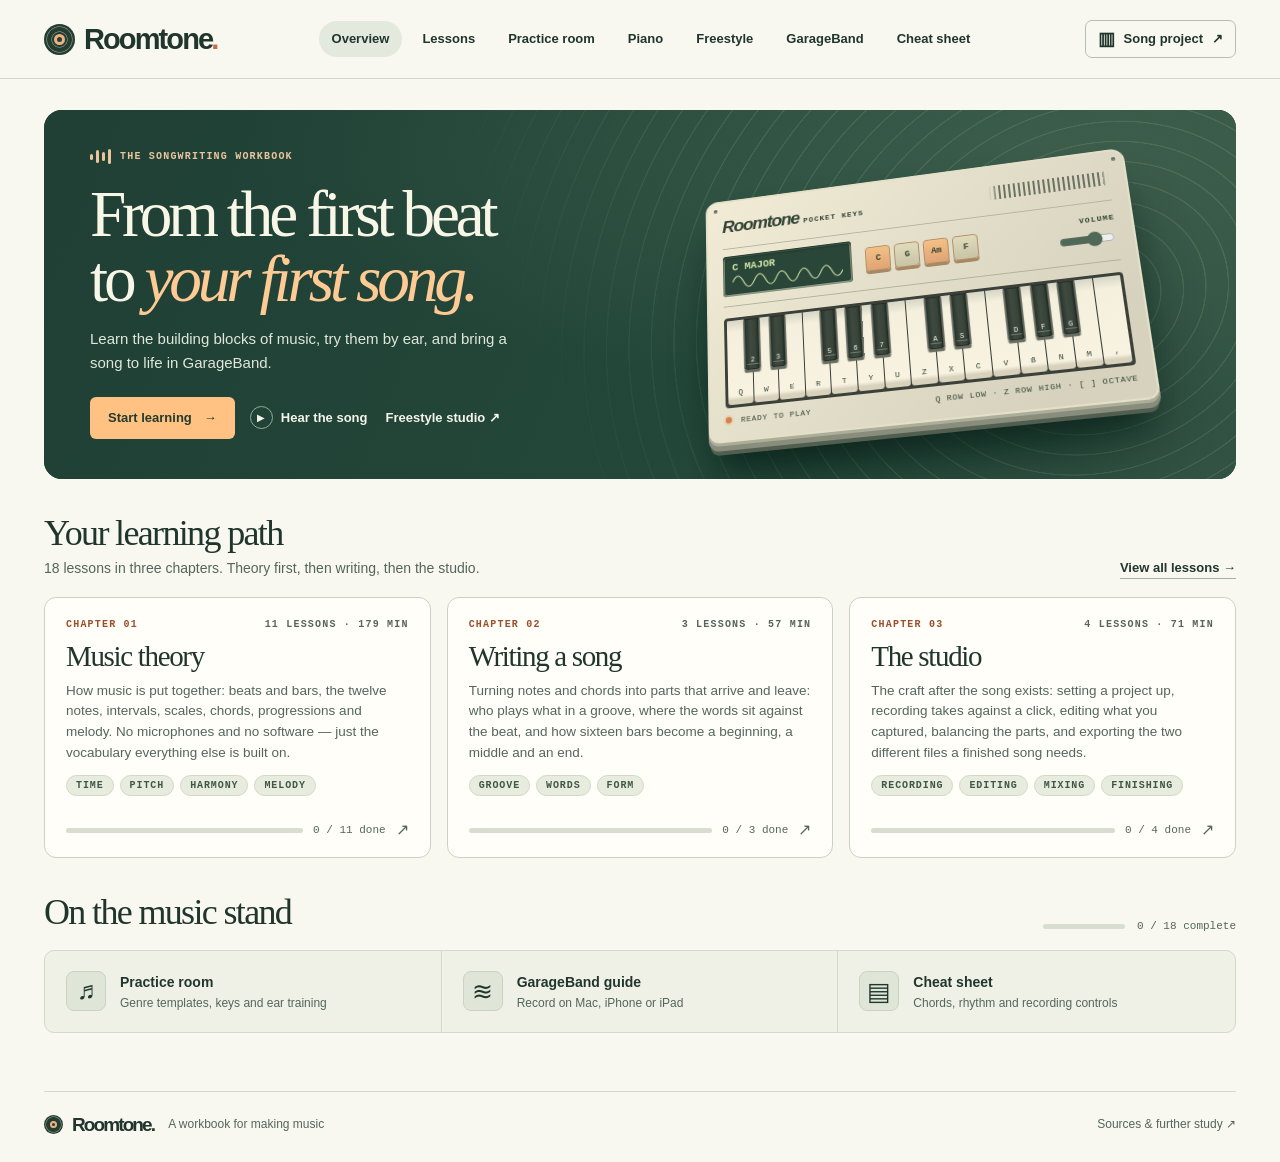
==== commit 8de2e964: "Rebuild the course as three chapters with a widget in every lesson The twelve lessons carried 1,450 " ====
--- a/repositories/music-learning/index.html
+++ b/repositories/music-learning/index.html
@@ -10,7 +10,7 @@
 .bread{justify-content:flex-start;font-size:12px;color:var(--muted);margin-bottom:20px}.bread a{text-decoration:underline;text-underline-offset:3px}.page-head{margin-bottom:26px}.page-head h1{font-size:clamp(40px,4.5vw,62px);margin:9px 0 10px}.page-head p{color:var(--muted);font-size:16px;max-width:740px}.chapter{margin:26px 0 34px}.chapter-title{display:flex;align-items:center;gap:12px;margin-bottom:13px}.chapter-title h2{font-size:29px}.unit-no{color:#9a4f2c}.panel,.aside,.box,details.guide-step{padding:23px;border:1px solid var(--line);border-radius:11px;background:var(--card);min-width:0}.panel>*+*,.aside>*+*{margin-top:14px}.panel h2,.box h2{font-size:31px}.panel h3,.aside h3,.box h3{font-size:17px;letter-spacing:-.02em}.panel p,.box p,.panel li,.box li,.guide-step li,.guide-step p{font-size:15px;line-height:1.62}.panel p,.box p{max-width:78ch}.layout{display:grid;grid-template-columns:minmax(0,2.2fr) minmax(230px,1fr);gap:20px;align-items:start}.stack>*+*{margin-top:16px}.aside{background:#eef1e5}.aside h2{font-size:27px}.aside p,.aside li{font-size:14px}.aside .btn,.panel .btn{align-self:flex-start}.check-line{display:flex;align-items:flex-start;gap:10px;font-size:14px;cursor:pointer}.check-line input{margin:4px 0 0;accent-color:#315541;width:16px;height:16px;flex:none}ol,ul{padding-left:22px;margin:10px 0}li+li{margin-top:7px}.table-wrap{overflow-x:auto}table{width:100%;border-collapse:collapse;font-size:14px}th,td{text-align:left;vertical-align:top;padding:9px 12px;border-bottom:1px solid var(--line)}th{font:650 10px/1.45 var(--mono);letter-spacing:.075em;text-transform:uppercase;background:#eaf0e2;color:#354e3b}.answers,.pill-row,.tabs,.control-row{display:flex;gap:8px;flex-wrap:wrap}.answers button,.pill,.tabs a,.tabs button{padding:8px 13px;background:#f9faf3;border:1px solid #bac7b5;border-radius:6px;font-size:13px;font-weight:600}.tabs{margin:19px 0}.tabs a[aria-current],.tabs button[aria-pressed=true],.pill[aria-pressed=true],.answers .chosen{color:white;background:#294b38;border-color:#294b38}.result{color:#345739;font-size:14px;font-weight:600}.result:empty{display:none}.result.incorrect{color:#93492d}.lesson-tools{margin-top:19px;flex-wrap:wrap}.mono{font-family:var(--mono)}.panel.soft{background:#f0f3e9}.control-row{align-items:center;gap:15px}.control-row label,.setting{font-size:13px;font-weight:650}.control-row input{accent-color:#356e46;max-width:160px}.control-row select{border-radius:6px;border:1px solid var(--line);padding:7px;background:var(--card)}.beat-grid{display:grid;grid-template-columns:60px repeat(8,minmax(0,1fr));gap:6px;align-items:center}.beat-grid .count{text-align:center;font:12px var(--mono);padding:4px}.beat-grid .count.now{background:#ffd6a9;border-radius:4px}.lane{font-size:13px;font-weight:600}.step{height:43px;background:#e5eadd;border:1px solid #c8d2bf;border-radius:6px}.step[aria-pressed=true]{background:#5b795c;border-color:#48664a}.step.snare[aria-pressed=true]{background:#c58459}.step.hat[aria-pressed=true]{background:#648c93}.step.now{box-shadow:inset 0 0 0 3px #213d31}.lab-keys{height:138px;max-width:670px}.whitekey.inscale:before{content:'';position:absolute;width:7px;height:7px;border-radius:50%;background:#66936e;bottom:26px;left:calc(50% - 3px)}.blackkey.inscale:before{content:'';position:absolute;width:6px;height:6px;border-radius:50%;background:#b6dbab;bottom:25px;left:calc(50% - 3px)}.chart{padding:14px;background:#e8eee1;border-radius:7px;font:14px/1.6 var(--mono)}.guide-step{margin-bottom:10px}.guide-step summary,.fold summary{cursor:pointer;font-weight:650}.guide-step[open] summary{margin-bottom:12px}.guide-step summary::marker,.fold summary::marker{color:#678369}.guide-step p,.guide-step ol{margin-top:10px}.project-banner{background:var(--dark);color:#fff8e9;padding:25px 28px;border-radius:12px}.project-banner h2{font-size:39px}.project-banner .micro{color:#d7c8a7}.project-banner p{margin:7px 0 15px}.song-bars{display:flex;gap:3px;margin-top:15px}.song-bars i{height:8px;flex:1;background:#54715d;border-radius:2px}.song-bars i:nth-child(4n){margin-right:5px}.song-bars .here{background:#ffc283}.song-now{font:12px var(--mono);color:#fff8e9}.ref-grid{display:grid;grid-template-columns:repeat(2,minmax(0,1fr));gap:15px}.box>*+*{margin-top:12px}.ref-grid .box h2{font-size:25px}.source-list{list-style:none;padding:0}.source-list a{border-bottom:1px solid #93a68b}.source-list li{margin:10px 0}.fold{border-top:1px solid var(--line);padding:12px 0}.notice{padding:10px;background:#ffe3bd;border-radius:5px}.page-actions{margin:16px 0}.blank-note{border:1px solid var(--line);background:#fffef7;min-height:120px;width:100%;padding:12px;border-radius:7px;resize:vertical}.device-title{font-size:20px;margin:10px 0}.top-gap{margin-top:20px}.compact{font-size:13px;color:var(--muted)}.divider{height:1px;background:var(--line);margin:17px 0}.inline-key{background:#eef0e6;border:1px solid #bdc7b6;border-bottom-width:2px;border-radius:3px;padding:1px 5px;font-size:12px;font-family:var(--mono)}.guide-step li{max-width:83ch}
 @media(min-width:1550px){.hero{min-height:390px}}@media(max-width:1050px){.head-in,main,.foot{width:calc(100% - 50px)}.head-in{gap:12px}nav a{padding:7px 8px}.hero-copy{padding-left:30px}.instrument-stage{padding-right:32px}.machine-controls{gap:8px}.pads button{width:23px}.volume input{width:38px}}
 @media(max-width:780px){.head-in,main,.foot{width:calc(100% - 32px)}.head-in{flex-wrap:wrap;gap:7px;padding:13px 0 8px}.head-in nav{order:3;width:100%;overflow-x:auto;justify-content:flex-start;gap:3px;margin:3px 0 0}.head-in nav a{white-space:nowrap;font-size:12px}.project-menu{margin-left:auto;font-size:12px;padding:6px 9px}.brand{font-size:26px}main{padding-top:18px}.hero{grid-template-columns:1fr 0.95fr;min-height:325px}.hero-copy{padding:25px 0 25px 24px}.hero h1{font-size:47px}.hero p{font-size:14px}.instrument-stage{padding:15px 18px 15px 0;min-height:240px}.synth{padding:13px 9px 9px}.machine-controls{flex-wrap:wrap;gap:6px}.volume{display:none}.machine-name{font-size:15px}.mini-keys{height:72px}.art{height:104px}.card-info{padding:14px}.card h3{font-size:23px}.cards{gap:10px}.tool{padding:13px;gap:8px}.tool-icon{width:32px;height:32px}.layout{grid-template-columns:minmax(0,1.65fr) minmax(190px,1fr);gap:12px}.panel,.aside,.box{padding:17px}.progressbox .progressbar{display:none}}
-@media(max-width:600px){.hero{grid-template-columns:1fr}.hero-copy{padding:27px 22px 0}.hero h1{font-size:51px}.hero p{max-width:350px}.hero .actions{margin-top:15px}.instrument-stage{min-height:194px;padding:16px 28px 32px;justify-content:center}.synth{max-width:292px;padding:8px 11px 7px}.synth-legend{font-size:6px}.machine-controls{margin:4px 0 6px;padding:4px 0 6px}.machine-controls .volume{display:grid}.mini-keys{height:51px}.display{font-size:8px;padding:4px 7px}.display svg{height:11px}.pads button{height:19px;width:19px}.machine-name{font-size:14px}.machine-top .machine-micro{font-size:6px}.section{margin-top:25px}.sec-head{align-items:center;gap:10px;margin-bottom:12px}.sec-head h2{font-size:29px}.sec-head p{font-size:13px}.cards,.tools,.ref-grid,.layout{grid-template-columns:1fr}.card.home-card{display:grid;grid-template-columns:134px 1fr}.card.home-card .art{height:auto;min-height:104px}.home-card .art-caption{display:none}.card-foot{padding-top:5px}.tools{gap:0}.tool{border:0;border-bottom:1px solid var(--line)}.foot{flex-wrap:wrap}.foot>span{display:none}.foot>a:last-child{font-size:11px}.page-head h1{font-size:42px}.page-head p{font-size:14px}.layout .aside{margin-top:2px}.beat-grid{gap:4px;grid-template-columns:43px repeat(8,minmax(0,1fr))}.step{height:32px}.lab-keys{height:108px}.lab-keys .whitekey span{font-size:8px}.progressbox{white-space:normal}.progressbox span{font-size:10px}.sec-head .text-link{font-size:11px}.project-banner{padding:20px}.unit-no{font-size:9px}.page-head{margin-bottom:18px}.hero .eyebrow{font-size:9px}}
+@media(max-width:600px){.hero{grid-template-columns:1fr}.hero-copy{padding:27px 22px 0}.hero h1{font-size:51px}.hero p{max-width:350px}.hero .actions{margin-top:15px}.instrument-stage{min-height:194px;padding:16px 28px 32px;justify-content:center}.synth{max-width:292px;padding:8px 11px 7px}.synth-legend{font-size:6px}.machine-controls{margin:4px 0 6px;padding:4px 0 6px}.machine-controls .volume{display:grid}.mini-keys{height:51px}.display{font-size:8px;padding:4px 7px}.display svg{height:11px}.pads button{height:19px;width:19px}.machine-name{font-size:14px}.machine-top .machine-micro{font-size:6px}.section{margin-top:25px}.sec-head{align-items:center;gap:10px;margin-bottom:12px}.sec-head h2{font-size:29px}.sec-head p{font-size:13px}.cards,.tools,.ref-grid,.layout{grid-template-columns:1fr}.card-foot{padding-top:5px}.tools{gap:0}.tool{border:0;border-bottom:1px solid var(--line)}.foot{flex-wrap:wrap}.foot>span{display:none}.foot>a:last-child{font-size:11px}.page-head h1{font-size:42px}.page-head p{font-size:14px}.layout .aside{margin-top:2px}.beat-grid{gap:4px;grid-template-columns:43px repeat(8,minmax(0,1fr))}.step{height:32px}.lab-keys{height:108px}.lab-keys .whitekey span{font-size:8px}.progressbox{white-space:normal}.progressbox span{font-size:10px}.sec-head .text-link{font-size:11px}.project-banner{padding:20px}.unit-no{font-size:9px}.page-head{margin-bottom:18px}.hero .eyebrow{font-size:9px}}
 @media(prefers-reduced-motion:reduce){*{transition:none!important;scroll-behavior:auto!important}}
 
 .staff-panel svg{display:block;max-width:580px;width:100%;background:#f0f3e9;border-radius:6px}.answers button:disabled,.btn:disabled{opacity:.50;cursor:default}
@@ -21,6 +21,84 @@
 .figure{margin:0;border:1px solid var(--line);border-radius:9px;background:var(--card);overflow:hidden}.fig-art{padding:14px 12px;background:var(--card);overflow-x:auto}.figure svg{display:block;width:100%;height:auto;margin:auto}.figure .fm{font-family:var(--mono)}.figure figcaption{padding:12px 16px;font-size:13.5px;line-height:1.6;color:var(--muted);border-top:1px solid var(--line);max-width:74ch}.figure figcaption b{color:var(--ink);font-weight:700}.panel>.figure+p{margin-top:16px}.table-lead{font-size:14px!important;color:var(--muted)}.quiz-panel{background:#eef1e5}.quiz-panel h2{font-size:26px;margin-top:6px}.staff-panel .micro{color:var(--muted)}@media(max-width:600px){.fig-art{padding:10px 8px}.figure figcaption{padding:10px 12px;font-size:12.5px}}
 @media(min-width:601px){.lesson-aside{position:sticky;top:18px}}
 .art svg{position:absolute;top:10px;left:12px;width:calc(100% - 24px);height:calc(100% - 20px);display:block}.art-caption{z-index:2;background:#fffef8cc;padding:3px 6px;border-radius:3px}
+
+/* --- Chapters -------------------------------------------------------------
+   The course is organised in three chapters, so a chapter gets a card of its
+   own rather than being a heading over a row of lesson cards. */
+.chapter-cards{display:grid;gap:16px;grid-template-columns:repeat(3,minmax(0,1fr));margin-top:18px}
+.chcard{display:flex;flex-direction:column;gap:9px;background:var(--card);border:1px solid #cbd1c4;border-radius:12px;padding:20px 21px 17px;transition:transform .15s,border-color .15s}
+.chcard:hover{transform:translateY(-3px);border-color:#87937c}
+.chcard-top{display:flex;align-items:baseline;justify-content:space-between;gap:10px}
+.chcard-top .micro{color:var(--muted)}
+.chcard h3{font-family:var(--serif);font-weight:400;font-size:29px;letter-spacing:-.046em;line-height:1.05}
+.chcard p{font-size:13.5px;line-height:1.55;color:var(--muted)}
+.chcard-mods{display:flex;gap:6px;flex-wrap:wrap;margin-top:2px}
+.tag-chip{font:600 10px var(--mono);letter-spacing:.09em;text-transform:uppercase;background:#e7ecdf;border:1px solid #d0d9c7;border-radius:20px;padding:4px 9px;color:#3f5747}
+.chcard-foot{display:flex;align-items:center;gap:10px;margin-top:auto;padding-top:15px;font:11px var(--mono);color:var(--muted)}
+.chcard-foot .progressbar{flex:1;width:auto}
+.chapter-bar{margin:22px 0 4px;flex-wrap:wrap}
+.module-head{display:flex;align-items:baseline;gap:12px;margin-bottom:13px;padding-bottom:9px;border-bottom:1px solid var(--line)}
+.module-head h2{font-size:26px}
+.module-head .micro{color:var(--muted)}
+
+/* --- A lesson ------------------------------------------------------------
+   Numbered blocks, so the progression through a lesson is visible rather than
+   implied. The number column disappears on a phone, where it costs more width
+   than it earns. */
+.lesson-opens{background:#20362d;color:#f3f6ec;border-color:#20362d}
+.lesson-opens .micro{color:#e9c69e}
+.lesson-opens p{font-family:var(--serif);font-size:19px;line-height:1.45;max-width:62ch}
+.lesson-read{padding:0;overflow:hidden}
+.lblock{display:grid;grid-template-columns:56px minmax(0,1fr);padding:22px 23px 24px;border-top:1px solid var(--line)}
+.lblock:first-child{border-top:0}
+.lblock-no{font:650 12px var(--mono);color:#a8744d;padding-top:7px;letter-spacing:.08em}
+.lblock-body{min-width:0}
+.lblock-body h3{font-family:var(--serif);font-weight:400;font-size:24px;letter-spacing:-.03em;line-height:1.12}
+.lblock-body>*+*{margin-top:12px}
+.lblock-body p{font-size:15.5px;line-height:1.65;max-width:72ch}
+.recap-list{margin:0;padding-left:20px}
+.recap-list li{font-size:14.5px;line-height:1.55}
+
+/* The rail tells you where this lesson sits inside its chapter. */
+.lesson-rail{list-style:none;margin:10px 0 0;padding:0;max-height:46vh;overflow-y:auto}
+.rail-item{margin:0;border-top:1px solid #dde3d4}
+.rail-item:first-child{border-top:0}
+.rail-item a{display:flex;gap:9px;align-items:baseline;padding:7px 2px;font-size:13px;color:var(--muted)}
+.rail-item a:hover{color:var(--ink)}
+.rail-no{font:600 10px var(--mono);color:#9aa894;flex:none;min-width:17px}
+.rail-item.got a{color:#4c6b52}
+.rail-item.got .rail-no:after{content:'\2713';margin-left:2px}
+.rail-item.here a{color:var(--ink);font-weight:700}
+.rail-item.here .rail-no{color:#a8744d}
+
+@media(max-width:900px){
+ .chapter-cards{grid-template-columns:1fr}
+ .chcard h3{font-size:26px}
+}
+@media(max-width:600px){
+ .lblock{grid-template-columns:minmax(0,1fr);padding:17px 15px 19px}
+ .lblock-no{padding:0 0 6px}
+ .lblock-body h3{font-size:21px}
+ .lblock-body p{font-size:15px}
+ .lesson-opens p{font-size:17px}
+ .lesson-rail{max-height:none}
+}
+
+/* A module with one lesson would otherwise leave a card in a third of a row,
+   and two would leave a visible hole; both read better filled. */
+.chapter[data-count="1"] .cards{grid-template-columns:minmax(0,1fr)}
+.chapter[data-count="2"] .cards{grid-template-columns:repeat(2,minmax(0,1fr))}
+.card.wide{display:grid;grid-template-columns:230px minmax(0,1fr)}
+.card.wide .card-info{padding:20px 24px}
+.card.wide h3{font-size:30px}
+.card.wide p{max-width:62ch}
+.card.wide .art{height:100%;min-height:158px}
+@media(max-width:700px){
+ .card.wide{grid-template-columns:1fr}
+ .card.wide .art{height:104px;min-height:0}
+ .chapter[data-count="2"] .cards{grid-template-columns:1fr}
+}
+
 
 /* The controls share the workbook's typescale and the console's two deck colors. */
 .key-controls,.octaves,.booth-actions,.booth-top,.booth-clock,.scene-row,.genre-intro,.range-ends,.deck-title,.take-player{display:flex;align-items:center;gap:10px;flex-wrap:wrap}
@@ -49,6 +127,137 @@
  .mini-keys .whitekey span,.mini-keys .blackkey span{font-size:9px}
  .key-map th,.key-map td{padding:5px 3px}
  .key-map kbd{font-size:10px;padding:2px 3px}
+}
+
+/* Lesson widgets. A widget sits inside a lesson panel but reads as a piece of
+   equipment set into the page — darker ground, a hairline frame — so it is
+   obvious at a glance which parts of a lesson you touch and which you read. */
+.widget{margin:18px 0 0;border:1px solid #c2cdbb;border-radius:10px;background:#eaefe1;padding:16px 17px 14px;overflow:hidden}
+.widget+.widget{margin-top:14px}
+.widget-top{display:flex;align-items:baseline;gap:11px;flex-wrap:wrap}
+.widget-top .micro{color:#8a5333;flex:none}
+.widget-top h3{font-size:19px;letter-spacing:-.02em}
+.widget-hint{font-size:13.5px;color:var(--muted);margin-top:7px!important;max-width:70ch}
+.widget-body{margin-top:13px}
+.widget-body>*+*{margin-top:12px}
+.widget-say{margin-top:12px;padding:10px 12px;border-radius:7px;background:var(--card);border:1px solid #d3dcca;font-size:13.5px;line-height:1.55;color:#2f4536;min-height:42px}
+.widget-say:empty{display:none}
+.widget-say b{font-weight:700}
+.widget-say.incorrect{color:#8d4527;border-color:#e2bda4}
+
+.w-controls{display:flex;align-items:center;gap:13px;flex-wrap:wrap}
+.w-controls label{font-size:12.5px;font-weight:650;display:inline-flex;align-items:center;gap:7px}
+.w-controls input[type=range]{accent-color:#356e46;width:118px;max-width:40vw}
+.w-controls select{border-radius:6px;border:1px solid #bdc7b6;padding:6px 8px;background:var(--card);font-size:13px}
+.w-controls .compact{font-size:12.5px}
+.w-read{font:600 12px var(--mono);color:var(--muted);white-space:nowrap}
+.w-pills{display:flex;gap:7px;flex-wrap:wrap}
+
+/* Keyboards. A widget keybed carries its own frame rather than borrowing
+   .lab-keys, which performance.css lays out as two stacked banks for the
+   practice room — a flat run of keys needs one flex row. The tints say what a
+   key is doing: a landmark, a chord member, one end of an interval. */
+.w-keys{display:flex;position:relative;isolation:isolate;height:118px;max-width:100%;
+ border:3px solid #3b4139;border-radius:4px;overflow:hidden;background:#343b34;gap:1px;
+ touch-action:none;user-select:none}
+.w-keys .whitekey span,.w-keys .blackkey span{bottom:7px;font-size:11px;font-weight:700}
+.whitekey.lit-low,.whitekey.lit-root{background:#ffc283}
+.whitekey.lit-high,.whitekey.lit-fifth{background:#9fc6cc}
+.whitekey.lit-third{background:#b9d3a6}
+.whitekey.lit-seventh{background:#e0c9f0}
+.whitekey.lit-scale{background:#dde7d0}
+.blackkey.lit-low,.blackkey.lit-root{background:#c87a40}
+.blackkey.lit-high,.blackkey.lit-fifth{background:#4e767d}
+.blackkey.lit-third{background:#5c7f4b}
+.blackkey.lit-seventh{background:#7a5a90}
+.blackkey.lit-scale{background:#55634f}
+.w-strip{font-size:13px;display:flex;align-items:center;flex-wrap:wrap;gap:2px}
+.w-strip i{color:#9a4f2c;font-style:normal;font-weight:700;font-size:11px;padding:0 7px;letter-spacing:.06em}
+
+/* Step grid, melody grid and arrangement matrix share one skeleton. */
+.w-grid,.w-contour,.w-matrix{display:grid;gap:5px;align-items:center}
+/* The grids keep their cells tappable and scroll sideways on a phone rather
+   than shrinking to slivers or pushing the whole page wide. */
+/* Scroll shadows: the two `local` gradients ride with the content and the two
+   `scroll` ones stay pinned, so a shadow appears only on a side there is more
+   to see. Without it nobody discovers that the grid scrolls at all. */
+.w-scroll{overflow-x:auto;margin:0 -2px;padding:2px;
+ background:
+  linear-gradient(90deg,#eaefe1 40%,rgba(234,239,225,0)) left/26px 100% no-repeat local,
+  linear-gradient(270deg,#eaefe1 40%,rgba(234,239,225,0)) right/26px 100% no-repeat local,
+  radial-gradient(farthest-side at 0 50%,rgba(32,54,45,.18),rgba(32,54,45,0)) left/11px 100% no-repeat scroll,
+  radial-gradient(farthest-side at 100% 50%,rgba(32,54,45,.18),rgba(32,54,45,0)) right/11px 100% no-repeat scroll}
+.w-contour .cell,.w-matrix .cell{height:28px;background:#dde3d4;border:1px solid #c5cfbb;border-radius:5px;padding:0}
+.w-contour .cell{height:24px}
+.w-contour .cell[aria-pressed=true]{background:#5d868c;border-color:#476a6f}
+/* These four match the tones figures.js gives the same four layers, so the
+   arrangement diagram and the arrangement widget under it agree on sight. */
+.w-matrix .cell[aria-pressed=true]{background:#5b795c;border-color:#48664a}
+.w-matrix .cell.drums[aria-pressed=true]{background:#5d868c;border-color:#476a6f}
+.w-matrix .cell.bass[aria-pressed=true]{background:#8d9c8a;border-color:#74836f}
+.w-matrix .cell.chords[aria-pressed=true]{background:#4e7357;border-color:#3d5c45}
+.w-matrix .cell.lead[aria-pressed=true]{background:#e2954f;border-color:#c37d3c}
+.w-matrix .cell.now,.w-contour .cell.now,.w-grid .step.now{box-shadow:inset 0 0 0 3px #213d31}
+.w-matrix .count{display:block;font:650 11px/1.3 var(--sans);text-align:center;padding:3px 0}
+.w-matrix .count small{display:block;font:500 9px var(--mono);color:var(--muted);letter-spacing:.04em}
+.w-matrix .count.now{background:#ffd6a9;border-radius:4px}
+.w-grid .lane,.w-contour .lane,.w-matrix .lane{font-size:12px;font-weight:650;padding-right:4px}
+.w-contour .lane{font:11px var(--mono);color:var(--muted)}
+.w-grid .step{height:34px}
+
+/* Chord slots. */
+.w-slots{display:grid;grid-template-columns:repeat(auto-fit,minmax(104px,1fr));gap:9px}
+.w-slot{background:var(--card);border:1px solid #cbd5c2;border-radius:8px;padding:10px;display:grid;gap:6px;justify-items:start}
+.w-slot.now{border-color:#9a4f2c;box-shadow:0 0 0 2px #ffd6a9}
+.w-slot select{width:100%;border-radius:5px;border:1px solid #c3cdbb;padding:6px;background:#fbfcf5;font-size:13px}
+.w-slot b{font:700 15px var(--serif);color:#9a4f2c}
+
+/* Faders. Four explicit columns rather than auto-fit, so a four-track mixer
+   never leaves one channel stranded on a row of its own. */
+.w-faders{display:grid;grid-template-columns:repeat(4,minmax(0,1fr));gap:10px}
+.w-fader{background:var(--card);border:1px solid #cbd5c2;border-radius:8px;padding:11px 12px;display:grid;gap:6px}
+.w-fader b{font-size:13px}
+.w-fader label{display:grid;grid-template-columns:38px 1fr;align-items:center;gap:8px;font:600 10px var(--mono);letter-spacing:.07em;text-transform:uppercase;color:var(--muted)}
+.w-fader input[type=range]{accent-color:#356e46;width:100%;min-width:0}
+
+/* A/B comparison. */
+.w-ab{display:grid;grid-template-columns:repeat(auto-fit,minmax(170px,1fr));gap:10px}
+.w-abbtn{text-align:left;background:var(--card);border:1px solid #cbd5c2;border-radius:8px;padding:12px 13px;display:grid;gap:5px}
+.w-abbtn .micro{color:#9a4f2c}
+.w-abbtn b{font-size:14.5px;line-height:1.3}
+.w-abbtn small{font-size:12px;color:var(--muted);line-height:1.45}
+.w-abbtn[aria-pressed=true]{background:#294b38;border-color:#294b38;color:#f6f8ee}
+.w-abbtn[aria-pressed=true] .micro,.w-abbtn[aria-pressed=true] small{color:#cfdcc6}
+
+/* Tap-the-pulse. The scatter is the whole point: a cloud left of centre is
+   rushing, a cloud that walks across the strip is drifting. */
+.w-tapzone{display:flex;align-items:center;gap:14px;flex-wrap:wrap}
+.w-tapbtn{width:104px;height:66px;border-radius:9px;background:var(--orange);border:1px solid #d9a469;box-shadow:0 3px 0 #c08d55;font:700 15px var(--sans);color:#33281a}
+.w-tapbtn:active{transform:translateY(2px);box-shadow:0 1px 0 #c08d55}
+.w-tapbtn:disabled{background:#dfe4d6;border-color:#c8d1bf;box-shadow:none;color:#8d9a8b}
+.w-tapread{font-size:14px}
+.w-tapread b{font-size:23px;font-family:var(--serif)}
+.w-tapread span{display:block;font:11px var(--mono);color:var(--muted);margin-top:3px}
+.w-scatter{position:relative;height:34px;border:1px solid #cbd5c2;border-radius:7px;background:var(--card);overflow:hidden}
+.w-scatter i{position:absolute;top:7px;width:3px;height:20px;margin-left:-1.5px;border-radius:2px;background:#c0673c}
+.w-scatter i.good{background:#5b795c}
+.w-zero{position:absolute;left:50%;top:0;bottom:0;width:1px;background:#9fae9c}
+.w-scale{display:flex;justify-content:space-between;font:10px var(--mono);color:var(--muted);margin-top:4px!important;letter-spacing:.06em}
+.w-scale span:nth-child(2){color:#4c6b52}
+
+/* Tempo beat strip. */
+.w-beats{display:flex;gap:6px}
+.w-beats i{flex:1;height:38px;border-radius:6px;background:#dde3d4;border:1px solid #c5cfbb;font:600 12px/36px var(--mono);font-style:normal;text-align:center;color:var(--muted)}
+.w-beats i.one{background:#e6e0cc}
+.w-beats i.now{background:#ffc283;border-color:#d9a469;color:#33281a}
+
+@media(max-width:700px){
+ .widget{padding:13px 12px 12px;border-radius:9px}
+ .widget-body>*+*{margin-top:10px}
+ .w-keys{height:96px}
+ .w-grid .lane,.w-contour .lane,.w-matrix .lane{font-size:10.5px}
+ .w-tapbtn{width:84px;height:58px}
+ .w-controls input[type=range]{width:96px}
 }
 
 </style><link rel="icon" href="data:image/svg+xml,%3Csvg xmlns='http://www.w3.org/2000/svg' viewBox='0 0 32 32'%3E%3Crect width='32' height='32' rx='8' fill='%2321342b'/%3E%3Ccircle cx='16' cy='16' r='9' fill='none' stroke='%23ffb16f' stroke-width='3'/%3E%3Ccircle cx='16' cy='16' r='3' fill='%23ffb16f'/%3E%3C/svg%3E"></head>
@@ -303,221 +512,1593 @@
 }
 
 </script><script>
-// The worked examples all refer to the same 16-bar composition.
-//
-// Each lesson follows the same shape, so the page never surprises you:
-//   idea      plain language, no jargon and no arithmetic
-//   fig       a picture of exactly what the idea just described
-//   worked    the precise version, introducing terms in <b> as they are defined
-//   fig2      a second picture, where seeing two cases side by side is the point
-//   tableLead one sentence handing you the reference table
-//   cols/rows the table
-// Every term used in the quiz is defined in the body above it.
-
-const chapters = ['Find your footing', 'Write a musical idea', 'Build the arrangement', 'Record and finish'];
-const course = [
+'use strict';
+/* ---------------------------------------------------------------------------
+   Lesson widgets — the interactive half of a lesson.
+
+   A lesson block carries a spec ({kind:'keys', mode:'interval', …}).
+   drawWidget() turns it into markup and registers its live state under a
+   fresh id, so the same widget can appear twice on a page without the two
+   copies fighting over one variable.
+
+   Every widget owns its state, redraws only its own body, and reaches the
+   speakers only through MusicEngine / StudioAudio. Note names and pitch-class
+   helpers come from figures.js, so the diagram above a widget and the widget
+   itself always agree about what a key is called.
+
+   render() in studio.js replaces the whole page, so it calls resetWidgets()
+   first; ids are handed out again from one on every route change.
+--------------------------------------------------------------------------- */
+
+const W_STATE = new Map();
+let wNext = 0;
+function resetWidgets(){W_STATE.clear();wNext=0;}
+
+const wHost=st=>document.querySelector(`[data-w="${st.id}"]`);
+function wOwner(el){const host=el.closest('[data-w]');return host?W_STATE.get(host.dataset.w):null;}
+function wSay(st,html,bad=false){
+ const el=wHost(st)?.querySelector('[data-w-say]');
+ if(!el)return;
+ el.innerHTML=html;el.classList.toggle('incorrect',bad);
+}
+function wRedraw(st){
+ const el=wHost(st)?.querySelector('.widget-body');
+ if(el)el.innerHTML=W_KINDS[st.kind].body(st);
+}
+// The transport highlights a column rather than a cell, so a grid, a count
+// row and a section header can all light up from the same step number.
+function wMark(st,i){
+ const host=wHost(st);if(!host)return;
+ host.querySelectorAll('[data-wcol]').forEach(el=>el.classList.toggle('now',+el.dataset.wcol===i));
+}
+const wTrack=st=>'w:'+st.id;
+const wPlaying=st=>StudioAudio.current===wTrack(st);
+// Second press on a playing widget stops it, which is what the button says.
+function wToggle(st,start){if(wPlaying(st)){StudioAudio.stop();return false;}start();return true;}
+
+/* ------------------------------------------------------------------ sound */
+const wTone=(pitch,patch='grand',dur=.8,level=.26,extra={})=>MusicEngine.play(pitch,patch,{duration:dur,level,...extra});
+const wStack=(notes,patch='grand',dur=1.3,level=.16,extra={})=>notes.forEach(n=>MusicEngine.play(n,patch,{duration:dur,level,...extra}));
+function wArp(notes,patch='grand',gap=.26){
+ if(!MusicEngine.setup())return;
+ const t=StudioAudio.context.currentTime+.04;
+ notes.forEach((n,i)=>MusicEngine.play(n,patch,{at:t+i*gap,duration:gap*1.3,level:.26}));
+}
+// A short feedback delay standing in for room sound, so "add space" is
+// audible without shipping an impulse response.
+function wSpace(amount){
+ const ctx=StudioAudio.context, inp=ctx.createGain(), d=ctx.createDelay(1),
+       fb=ctx.createGain(), wet=ctx.createGain(), lp=ctx.createBiquadFilter();
+ d.delayTime.value=.105;fb.gain.value=.44*amount;wet.gain.value=.85*amount;
+ lp.type='lowpass';lp.frequency.value=2500;
+ inp.connect(StudioAudio.output);inp.connect(d);
+ d.connect(lp);lp.connect(fb);fb.connect(d);lp.connect(wet);wet.connect(StudioAudio.output);
+ return inp;
+}
+
+/* ------------------------------------------------------------- vocabulary */
+const W_PLAY_LABEL={steps:'Play the pattern',tempo:'Start the click',chords:'Play the loop',
+ contour:'Play the phrase',arrange:'Play all 16 bars',mix:'Play the mix',tap:'Start the click',keys:'Play the scale'};
+const W_IVAL=['unison','minor second','major second','minor third','major third',
+ 'perfect fourth','tritone','perfect fifth','minor sixth','major sixth',
+ 'minor seventh','major seventh','octave'];
+const W_SCALES={major:[0,2,4,5,7,9,11],'natural minor':[0,2,3,5,7,8,10]};
+const W_CHORDS={major:[0,4,7],minor:[0,3,7],diminished:[0,3,6],augmented:[0,4,8],'dominant seventh':[0,4,7,10]};
+const W_VOICE=['root','third','fifth','seventh'];
+const W_DEGREE=[
+ {name:'C',roman:'I',notes:[60,64,67],bass:36},
+ {name:'Dm',roman:'ii',notes:[62,65,69],bass:38},
+ {name:'Em',roman:'iii',notes:[64,67,71],bass:40},
+ {name:'F',roman:'IV',notes:[65,69,72],bass:41},
+ {name:'G',roman:'V',notes:[67,71,74],bass:43},
+ {name:'Am',roman:'vi',notes:[69,72,76],bass:45},
+ {name:'Bdim',roman:'vii°',notes:[71,74,77],bass:47}
+];
+const wIval=n=>n<=12?W_IVAL[n]:`${n} semitones`;
+const wLetter=n=>SHARP_NAMES[pc(n)];
+const W_SUB={1:['%'],2:['%','&'],4:['%','e','&','a']};
+function wCount(i,div){
+ const sub=i%div, pat=W_SUB[div]||W_SUB[2];
+ return sub===0?String(Math.floor(i/div)+1):pat[sub];
+}
+
+/* -------------------------------------------------------------- keyboard */
+// Black keys are absolutely positioned on the boundary between the two white
+// keys they sit between, which is why the white count is read after it has
+// been advanced for the key just emitted.
+function wKeybed(st,lit={},labels='none'){
+ const {low,high}=st.spec;
+ let total=0;
+ for(let n=low;n<=high;n++)if(isWhiteNote(n))total++;
+ let wi=0, html='';
+ for(let n=low;n<=high;n++){
+  const black=!isWhiteNote(n), name=noteName(n), hit=lit[n];
+  const show=hit||labels==='all'||(labels==='white'&&!black)||(labels==='c'&&pc(n)===0);
+  const face=show?wLetter(n):'';
+  const cls=(black?'blackkey':'whitekey')+(hit?' lit-'+hit:'');
+  const attrs=`data-wkey="${n}" aria-label="${name}" title="${name}" aria-pressed="${hit?'true':'false'}"`;
+  if(black){
+   html+=`<button type="button" class="${cls}" ${attrs} style="left:${wi/total*100}%;width:${.62/total*100}%"><span>${face}</span></button>`;
+  }else{
+   wi++;
+   html+=`<button type="button" class="${cls}" ${attrs}><span>${face}</span></button>`;
+  }
+ }
+ return `<div class="w-keys">${html}</div>`;
+}
+function wSelect(name,options,value,label){
+ return `<label>${label} <select data-wsel="${name}">${options.map(([v,t])=>
+  `<option value="${esc(String(v))}"${String(v)===String(value)?' selected':''}>${esc(t)}</option>`).join('')}</select></label>`;
+}
+function wPills(name,options,value){
+ return `<div class="w-pills">${options.map(([v,t])=>
+  `<button type="button" class="pill" data-wpill="${name}" data-wval="${esc(String(v))}" aria-pressed="${String(v)===String(value)}">${esc(t)}</button>`).join('')}</div>`;
+}
+const wPlayBtn=(st,label='Play')=>`<button type="button" class="btn" data-wplay aria-pressed="${wPlaying(st)}">${wPlaying(st)?'■ Stop':'▶ '+label}</button>`;
+
+/* =========================================================== the widgets */
+const W_KINDS={};
+
+/* --- keys: name a note, measure an interval, see a scale, build a chord - */
+W_KINDS.keys={
+ init(spec){return {picked:[],key:spec.key??0,scale:spec.scale||'major',
+  root:spec.root??60,quality:spec.quality||'major',inv:0};},
+ body(st){
+  const m=st.spec.mode;
+  if(m==='interval'){
+   const lit={};st.picked.forEach((n,i)=>lit[n]=i?'high':'low');
+   return wKeybed(st,lit,'c')
+    +`<div class="w-controls"><button type="button" class="btn ghost" data-wclear>Start over</button>`
+    +`<span class="compact">${st.picked.length?st.picked.map(noteName).join(' → '):'Press one key, then a second.'}</span></div>`;
+  }
+  if(m==='scale'){
+   const set=W_SCALES[st.scale].map(s=>(st.key+s)%12), lit={};
+   for(let n=st.spec.low;n<=st.spec.high;n++){
+    if(pc(n)===st.key)lit[n]='root';else if(set.includes(pc(n)))lit[n]='scale';
+   }
+   const steps=W_SCALES[st.scale].concat(12);
+   const strip=steps.map((s,i)=>{
+    const nm=SHARP_NAMES[(st.key+s)%12];
+    return i?`<i>${steps[i]-steps[i-1]===2?'W':'H'}</i>${nm}`:nm;
+   }).join('');
+   return [wKeybed(st,lit,'all'),
+    `<div class="w-controls">${wSelect('key',SHARP_NAMES.map((n,i)=>[i,n]),st.key,'Starting note')}`
+    +`${wSelect('scale',Object.keys(W_SCALES).map(k=>[k,k]),st.scale,'Scale')}${wPlayBtn(st,'Play the scale')}</div>`,
+    `<div class="chart w-strip">${strip}</div>`].join('');
+  }
+  if(m==='chord'){
+   const shape=W_CHORDS[st.quality];
+   let notes=shape.map(s=>st.root+s);
+   for(let i=0;i<st.inv;i++)notes=[...notes.slice(1),notes[0]+12];
+   // Each sounding key is tinted by its place in the stack. An inversion moves
+   // a note up an octave, so the interval is read modulo twelve to keep the
+   // third tinted as the third wherever it now sits.
+   const lit={};
+   notes.forEach(n=>{const k=shape.indexOf(((n-st.root)%12+12)%12);lit[n]=k>=0?W_VOICE[k]:'scale';});
+   return [wKeybed(st,lit,'all'),
+    `<div class="w-controls">${wSelect('root',SHARP_NAMES.map((n,i)=>[60+i,n]),st.root,'Root')}`
+    +`${wSelect('quality',Object.keys(W_CHORDS).map(k=>[k,k]),st.quality,'Quality')}`
+    +`<button type="button" class="btn" data-wplay>▶ Play the chord</button></div>`,
+    wPills('inv',[[0,'Root position'],[1,'1st inversion'],[2,'2nd inversion']],st.inv),
+    `<div class="chart">${notes.map(noteName).join('  ·  ')} &nbsp; — &nbsp; ${shape.map((s,i)=>`${W_VOICE[i]} +${s}`).join(', ')}</div>`].join('');
+  }
+  const lit={};st.picked.forEach(n=>lit[n]='low');
+  return wKeybed(st,lit,st.spec.labels||'c');
+ },
+ click(st,btn,d){
+  const m=st.spec.mode;
+  if(d.wclear!==undefined){st.picked=[];wRedraw(st);wSay(st,'Press one key, then a second one.');return;}
+  if(d.wpill==='inv'){st.inv=+btn.dataset.wval;wRedraw(st);W_KINDS.keys.play(st);return;}
+  if(d.wplay!==undefined){
+   if(m==='scale'){
+    const set=W_SCALES[st.scale].concat(12).map(s=>60+st.key+s);
+    wArp(set);wSay(st,`${SHARP_NAMES[st.key]} ${st.scale} — ${set.map(wLetter).join(' ')}. Eight notes, and the last is the first one again, an octave up.`);
+   }else W_KINDS.keys.play(st);
+   return;
+  }
+  if(d.wkey===undefined)return;
+  const n=+d.wkey;
+  if(m==='interval'){
+   if(st.picked.length>=2)st.picked=[];
+   st.picked.push(n);
+   if(st.picked.length===1){wTone(n);wRedraw(st);wSay(st,`${noteName(n)}. Now press a second key — higher or lower, it does not matter.`);return;}
+   const [a,b]=[...st.picked].sort((x,y)=>x-y), gap=b-a;
+   wArp([a,b],'grand',.42);wRedraw(st);
+   wSay(st,gap===0?`Both presses landed on ${noteName(a)} — that is a unison, a gap of nothing.`
+    :`<b>${noteName(a)} up to ${noteName(b)}</b> is ${gap} semitone${gap===1?'':'s'} — ${gap===12?'an':'a'} <b>${wIval(gap)}</b>. Count the keys between them, black ones included, and you get the same number.`);
+   return;
+  }
+  if(m==='scale'){
+   const set=W_SCALES[st.scale].map(s=>(st.key+s)%12), i=set.indexOf(pc(n));
+   wTone(n);
+   wSay(st,i<0?`${noteName(n)} is <b>not</b> in ${SHARP_NAMES[st.key]} ${st.scale}. It will sound like a visitor — useful on purpose, jarring by accident.`
+    :`${noteName(n)} is degree <b>${i+1}</b> of ${SHARP_NAMES[st.key]} ${st.scale}${i?'':' — the home note'}.`);
+   return;
+  }
+  st.picked=[n];wTone(n);wRedraw(st);
+  wSay(st,`<b>${noteName(n)}</b> — ${isWhiteNote(n)?'a white key':'a black key'}. The number is the octave; ${wLetter(n)} appears again twelve keys up and twelve keys down.`
+   +(pc(n)===0?' This is a C, so a group of two black keys sits immediately to its right.':''));
+ },
+ play(st){
+  const shape=W_CHORDS[st.quality];
+  let notes=shape.map(s=>st.root+s);
+  for(let i=0;i<st.inv;i++)notes=[...notes.slice(1),notes[0]+12];
+  wStack(notes);
+  wSay(st,`<b>${wLetter(st.root)} ${st.quality}</b>${st.inv?` · ${['root position','1st inversion','2nd inversion'][st.inv]}` :''} — ${notes.map(noteName).join(', ')}. ${st.inv?'Same three notes, different lowest one. The chord keeps its name.':'Stacked from the root upward.'}`);
+ },
+ select(st,el,name){
+  st[name]=name==='root'||name==='key'?+el.value:el.value;
+  if(name==='quality')st.inv=0;
+  wRedraw(st);
+  if(st.spec.mode==='chord')W_KINDS.keys.play(st);
+ }
+};
+
+/* --- steps: a pattern you can edit and hear ---------------------------- */
+W_KINDS.steps={
+ init(spec){
+  const total=spec.beats*spec.div;
+  return {tempo:spec.tempo||96,
+   rows:spec.lanes.map(l=>{const a=Array(total).fill(0);(l.on||[]).forEach(i=>{if(i<total)a[i]=1;});return a;})};
+ },
+ body(st){
+  const {lanes,beats,div}=st.spec, total=beats*div;
+  const cols=`grid-template-columns:76px repeat(${total},minmax(26px,1fr))`;
+  let html=`<div class="w-scroll"><div class="w-grid" style="${cols}"><span></span>`;
+  for(let i=0;i<total;i++)html+=`<span class="count" data-wcol="${i}">${wCount(i,div)}</span>`;
+  st.spec.lanes.forEach((l,li)=>{
+   html+=`<span class="lane">${esc(l.name)}</span>`;
+   for(let i=0;i<total;i++)html+=`<button type="button" class="step ${l.id}" data-wstep="${li},${i}" data-wcol="${i}" aria-pressed="${!!st.rows[li][i]}" aria-label="${esc(l.name)} on count ${wCount(i,div)}"></button>`;
+  });
+  html+='</div></div>';
+  return html+`<div class="w-controls">${wPlayBtn(st,'Play the pattern')}`
+   +`<label>Tempo <input type="range" min="${st.spec.min||60}" max="${st.spec.max||150}" value="${st.tempo}" data-wrange="tempo"></label>`
+   +`<span class="w-read"><output>${st.tempo}</output> BPM</span>`
+   +`<button type="button" class="btn ghost" data-wclear>Clear</button></div>`;
+ },
+ click(st,btn,d){
+  if(d.wclear!==undefined){st.rows=st.rows.map(r=>r.fill(0).slice());wRedraw(st);wSay(st,'Empty. Click cells to build a pattern of your own, then press play.');return;}
+  if(d.wplay!==undefined){
+   wToggle(st,()=>{
+    const total=st.spec.beats*st.spec.div;
+    StudioAudio.sequence(wTrack(st),total,()=>st.tempo,(i,t)=>{
+     st.rows.forEach((row,li)=>{if(row[i])MusicEngine.hit(st.spec.lanes[li].id,t,st.spec.lanes[li].level??.85);});
+    },i=>wMark(st,i),true,st.spec.div);
+   });
+   return;
+  }
+  if(d.wstep===undefined)return;
+  const [li,i]=d.wstep.split(',').map(Number);
+  st.rows[li][i]=st.rows[li][i]?0:1;
+  btn.setAttribute('aria-pressed',String(!!st.rows[li][i]));
+  if(st.rows[li][i])MusicEngine.hit(st.spec.lanes[li].id,undefined,.9);
+  const hits=st.rows.reduce((n,r)=>n+r.reduce((a,b)=>a+b,0),0);
+  wSay(st,`${esc(st.spec.lanes[li].name)} ${st.rows[li][i]?'on':'off'} at count ${wCount(i,st.spec.div)} · ${hits} hit${hits===1?'':'s'} in the bar.`);
+ },
+ range(st,el){st.tempo=+el.value;const o=wHost(st)?.querySelector('.w-read output');if(o)o.textContent=st.tempo;}
+};
+
+/* --- tempo: the same bar at different speeds --------------------------- */
+W_KINDS.tempo={
+ init(spec){return {tempo:spec.tempo||96,beats:spec.beats||4};},
+ body(st){
+  const beat=60/st.tempo, bar=beat*st.beats;
+  let strip='<div class="w-beats">';
+  for(let i=0;i<st.beats;i++)strip+=`<i data-wcol="${i}"${i?'':' class="one"'}>${i+1}</i>`;
+  strip+='</div>';
+  return strip
+   +(st.spec.meters?wPills('beats',st.spec.meters.map(m=>[m,m+'/4']),st.beats):'')
+   +`<div class="w-controls">${wPlayBtn(st,'Start the click')}`
+   +`<label>Tempo <input type="range" min="40" max="200" value="${st.tempo}" data-wrange="tempo"></label></div>`
+   +`<div class="chart"><b><output>${st.tempo}</output> BPM</b> → one beat lasts 60 ÷ ${st.tempo} = <b>${beat.toFixed(3)} s</b>`
+   +` · a bar of ${st.beats} takes <b>${bar.toFixed(2)} s</b> · ${(60/bar).toFixed(1)} bars a minute</div>`;
+ },
+ click(st,btn,d){
+  if(d.wpill==='beats'){st.beats=+btn.dataset.wval;wRedraw(st);wSay(st,`${st.beats}/4 — count to ${st.beats} and start again. The accent marks where the bar begins.`);return;}
+  if(d.wplay===undefined)return;
+  wToggle(st,()=>StudioAudio.sequence(wTrack(st),st.beats,()=>st.tempo,
+   (i,t)=>MusicEngine.hit(i===0?'accent':'click',t,i===0?.95:.5),
+   i=>wMark(st,i),true,1));
+ },
+ range(st,el){st.tempo=+el.value;wRedraw(st);}
+};
+
+/* --- chords: four slots, roman numerals, and a loop ------------------- */
+W_KINDS.chords={
+ init(spec){return {slots:[...(spec.slots||[0,4,5,3])],tempo:spec.tempo||88};},
+ body(st){
+  const pool=W_DEGREE.map((d,i)=>[i,d.name]);
+  let html='<div class="w-slots">';
+  st.slots.forEach((s,i)=>{
+   html+=`<div class="w-slot" data-wcol="${i}"><span class="micro">Bar ${i+1}</span>`
+    +`<select data-wsel="slot${i}">${pool.map(([v,t])=>`<option value="${v}"${v===s?' selected':''}>${t}</option>`).join('')}</select>`
+    +`<b>${W_DEGREE[s].roman}</b></div>`;
+  });
+  html+='</div>';
+  return html+`<div class="w-controls">${wPlayBtn(st,'Play the loop')}`
+   +`<span class="compact">${st.slots.map(s=>W_DEGREE[s].roman).join(' – ')}</span></div>`;
+ },
+ click(st,btn,d){
+  if(d.wplay===undefined)return;
+  wToggle(st,()=>{
+   const bars=st.slots.length;
+   StudioAudio.sequence(wTrack(st),bars*4,()=>st.tempo,(i,t)=>{
+    const bar=Math.floor(i/4), deg=W_DEGREE[st.slots[bar]];
+    if(i%4===0){
+     deg.notes.forEach(n=>MusicEngine.play(n,'grand',{at:t,duration:60/st.tempo*3.5,level:.14}));
+     MusicEngine.play(deg.bass,'bass',{at:t,duration:60/st.tempo*1.8,level:.3});
+    }
+    if(i%4===0||i%4===2)MusicEngine.hit('kick',t,.6);
+    if(i%4===1||i%4===3)MusicEngine.hit('snare',t,.5);
+   },i=>wMark(st,Math.floor(i/4)),true,1);
+  });
+ },
+ select(st,el,name){
+  const i=+name.slice(4);st.slots[i]=+el.value;wRedraw(st);
+  const last=W_DEGREE[st.slots.at(-1)].roman, first=W_DEGREE[st.slots[0]].roman;
+  wSay(st,`${st.slots.map(s=>W_DEGREE[s].roman).join(' – ')}. `+(
+   last==='V'&&first==='I'?'Ending on V and looping back to I is a <b>half cadence</b> — it will not let you stop.'
+   :last==='V'?'Ending on V leaves the phrase hanging. Put I after it to close.'
+   :last==='I'?'Ending on I is a <b>full close</b>. The loop sounds finished here.'
+   :'Press play and listen for whether the last bar wants to go somewhere.'));
+ }
+};
+
+/* --- contour: draw a melody on the scale ------------------------------ */
+W_KINDS.contour={
+ init(spec){
+  const total=spec.steps||8, notes=Array(total).fill(-1);
+  (spec.notes||[]).forEach(([s,d])=>{if(s<total)notes[s]=d;});
+  return {notes,tempo:spec.tempo||92,bed:spec.bed!==false};
+ },
+ body(st){
+  const scale=st.spec.scale||[60,62,64,65,67,69,71,72], total=st.notes.length;
+  let html=`<div class="w-scroll"><div class="w-contour" style="grid-template-columns:52px repeat(${total},minmax(24px,1fr))">`;
+  for(let r=scale.length-1;r>=0;r--){
+   html+=`<span class="lane">${noteName(scale[r])}</span>`;
+   for(let s=0;s<total;s++)
+    html+=`<button type="button" class="cell" data-wcell="${s},${r}" data-wcol="${s}" aria-pressed="${st.notes[s]===r}" aria-label="${noteName(scale[r])} at step ${s+1}"></button>`;
+  }
+  html+='<span></span>';
+  for(let s=0;s<total;s++)html+=`<span class="count" data-wcol="${s}">${wCount(s,2)}</span>`;
+  html+='</div></div>';
+  return html+`<div class="w-controls">${wPlayBtn(st,'Play the phrase')}`
+   +`<button type="button" class="btn ghost" data-wclear>Clear</button>`
+   +`<span class="compact">One note per column. Click a filled square to rub it out.</span></div>`;
+ },
+ click(st,btn,d){
+  if(d.wclear!==undefined){st.notes=st.notes.map(()=>-1);wRedraw(st);wSay(st,'Empty staff. Try four notes that rise, then four that come back down.');return;}
+  if(d.wplay!==undefined){
+   wToggle(st,()=>{
+    const scale=st.spec.scale||[60,62,64,65,67,69,71,72];
+    StudioAudio.sequence(wTrack(st),st.notes.length,()=>st.tempo,(i,t)=>{
+     if(st.notes[i]>=0)MusicEngine.play(scale[st.notes[i]],'lead',{at:t,duration:60/st.tempo*.55,level:.26});
+     if(st.bed&&i%4===0){
+      const deg=W_DEGREE[i<st.notes.length/2?0:4];
+      deg.notes.forEach(n=>MusicEngine.play(n-12,'pad',{at:t,duration:60/st.tempo*1.9,level:.1}));
+     }
+    },i=>wMark(st,i),true,2);
+   });
+   return;
+  }
+  if(d.wcell===undefined)return;
+  const [s,r]=d.wcell.split(',').map(Number);
+  const scale=st.spec.scale||[60,62,64,65,67,69,71,72];
+  st.notes[s]=st.notes[s]===r?-1:r;
+  wRedraw(st);
+  if(st.notes[s]>=0)wTone(scale[r],'lead',.5);
+  const filled=st.notes.filter(n=>n>=0);
+  const span=filled.length>1?Math.max(...filled)-Math.min(...filled):0;
+  wSay(st,`${filled.length} note${filled.length===1?'':'s'} placed`
+   +(filled.length>1?` · the phrase covers ${span+1} scale degrees. ${span<=2?'A narrow shape like this is easy to sing.':span>=6?'That is a wide leap — singable, but it will need breath.':'A comfortable range for a sung hook.'}`:'. Keep going — a hook is usually four to eight notes.'));
+ }
+};
+
+/* --- arrange: which layers play in which section ---------------------- */
+const W_LAYERS=[
+ {name:'Drums',id:'drums'},{name:'Bass',id:'bass'},
+ {name:'Chords',id:'chords'},{name:'Lead',id:'lead'}
+];
+W_KINDS.arrange={
+ init(spec){
+  const secs=(spec.sections||['Intro','Verse','Hook','Outro']).length;
+  const on=W_LAYERS.map((_,l)=>Array.from({length:secs},(_,s)=>!!(spec.on&&spec.on[l]&&spec.on[l][s])));
+  return {on,tempo:spec.tempo||96};
+ },
+ body(st){
+  const secs=st.spec.sections||['Intro','Verse','Hook','Outro'];
+  let html=`<div class="w-scroll"><div class="w-matrix" style="grid-template-columns:74px repeat(${secs.length},minmax(48px,1fr))"><span></span>`;
+  secs.forEach((s,i)=>html+=`<span class="count" data-wcol="${i}">${esc(s)}<small>bars ${i*4+1}–${i*4+4}</small></span>`);
+  W_LAYERS.forEach((l,li)=>{
+   html+=`<span class="lane">${l.name}</span>`;
+   secs.forEach((s,si)=>html+=`<button type="button" class="cell ${l.id}" data-wtoggle="${li},${si}" data-wcol="${si}" aria-pressed="${st.on[li][si]}" aria-label="${l.name} in ${esc(s)}"></button>`);
+  });
+  html+='</div></div>';
+  const count=st.on.map(r=>r.filter(Boolean).length);
+  return html+`<div class="w-controls">${wPlayBtn(st,'Play all 16 bars')}`
+   +`<span class="compact">${W_LAYERS.map((l,i)=>`${l.name} ${count[i]}/${secs.length}`).join(' · ')}</span></div>`;
+ },
+ click(st,btn,d){
+  if(d.wplay!==undefined){
+   wToggle(st,()=>{
+    const secs=(st.spec.sections||['Intro','Verse','Hook','Outro']).length, beat=60/st.tempo;
+    StudioAudio.sequence(wTrack(st),secs*4*2,()=>st.tempo,(i,t)=>{
+     const bar=Math.floor(i/2), sec=Math.floor(bar/4), half=i%2, chord=harmony[songChords[bar%16]];
+     if(st.on[0][sec]){
+      if(half===0&&bar%2===0)MusicEngine.hit('kick',t,.85);
+      if(half===0&&bar%2===1)MusicEngine.hit('snare',t,.7);
+      MusicEngine.hit('hat',t,half?.4:.55);
+     }
+     if(st.on[1][sec]&&half===0)MusicEngine.play(chord.bass,'bass',{at:t,duration:beat*1.7,level:.3});
+     if(st.on[2][sec]&&half===0)chord.notes.forEach(n=>MusicEngine.play(n,'grand',{at:t,duration:beat*3.6,level:.13}));
+     if(st.on[3][sec]&&half===0){
+      const phrase=hook[bar%4];let pos=0;
+      phrase.forEach(([pitch,beats])=>{MusicEngine.play(pitch,'lead',{at:t+pos*beat,duration:beats*beat*.85,level:.24});pos+=beats;});
+     }
+    },i=>wMark(st,Math.floor(i/8)),true,2);
+   });
+   return;
+  }
+  if(d.wtoggle===undefined)return;
+  const [li,si]=d.wtoggle.split(',').map(Number);
+  st.on[li][si]=!st.on[li][si];wRedraw(st);
+  const secs=st.spec.sections||['Intro','Verse','Hook','Outro'];
+  const live=W_LAYERS.filter((_,l)=>st.on[l][si]).map(l=>l.name);
+  wSay(st,`<b>${esc(secs[si])}</b> now plays ${live.length?live.join(', ').toLowerCase():'nothing at all'}. `
+   +(live.length>=4?'Everything at once — fine for a chorus, but there is nothing left to add.'
+    :live.length?'An entrance you take away is an entrance you can make again.'
+    :'Silence is a legitimate section. It makes whatever follows feel louder.'));
+ }
+};
+
+/* --- mix: faders and pan over a looping bed --------------------------- */
+W_KINDS.mix={
+ init(spec){return {tracks:spec.tracks.map(t=>({...t})),tempo:spec.tempo||96};},
+ body(st){
+  let html='<div class="w-faders">';
+  st.tracks.forEach((t,i)=>{
+   html+=`<div class="w-fader"><b>${esc(t.name)}</b>`
+    +`<label><span>Level</span><input type="range" min="0" max="100" value="${t.level}" data-wrange="level${i}"></label>`
+    +`<label><span>Pan</span><input type="range" min="-100" max="100" value="${t.pan||0}" data-wrange="pan${i}"></label>`
+    +`<span class="w-read">${t.level} · ${t.pan>0?'R'+t.pan:t.pan<0?'L'+(-t.pan):'centre'}</span></div>`;
+  });
+  html+='</div>';
+  return html+`<div class="w-controls">${wPlayBtn(st,'Play the mix')}`
+   +`<button type="button" class="btn ghost" data-wclear>Reset</button>`
+   +`<span class="compact">Change a fader while it plays.</span></div>`;
+ },
+ chain(st){
+  const ctx=StudioAudio.context;
+  if(st.nodes&&st.nodes.ctx===ctx)return st.nodes.list;
+  const list=st.tracks.map(t=>{
+   const g=ctx.createGain(), p=ctx.createStereoPanner();
+   g.gain.value=t.level/100;p.pan.value=(t.pan||0)/100;
+   g.connect(p);p.connect(StudioAudio.output);return {g,p};
+  });
+  st.nodes={ctx,list};return list;
+ },
+ click(st,btn,d){
+  if(d.wclear!==undefined){
+   st.tracks=st.spec.tracks.map(t=>({...t}));
+   if(st.nodes)st.nodes.list.forEach((n,i)=>{n.g.gain.value=st.tracks[i].level/100;n.p.pan.value=(st.tracks[i].pan||0)/100;});
+   wRedraw(st);wSay(st,'Back to the starting mix.');return;
+  }
+  if(d.wplay===undefined)return;
+  wToggle(st,()=>{
+   if(!MusicEngine.setup())return;
+   const nodes=W_KINDS.mix.chain(st), beat=60/st.tempo;
+   StudioAudio.sequence(wTrack(st),16,()=>st.tempo,(i,t)=>{
+    const bar=Math.floor(i/8), half=i%2, chord=harmony[['C','G'][bar]];
+    st.tracks.forEach((tr,ti)=>{
+     const dest=nodes[ti].g;
+     if(tr.role==='drums'){
+      if(half===0&&i%4===0)MusicEngine.hit('kick',t,.9,dest);
+      if(half===0&&i%4===2)MusicEngine.hit('snare',t,.8,dest);
+      MusicEngine.hit('hat',t,half?.35:.5,dest);
+     }
+     if(tr.role==='bass'&&i%4===0)MusicEngine.play(chord.bass,'bass',{at:t,duration:beat*1.7,level:.34,dest});
+     if(tr.role==='chords'&&i%8===0)chord.notes.forEach(n=>MusicEngine.play(n,'grand',{at:t,duration:beat*3.6,level:.15,dest}));
+     if(tr.role==='lead'&&i%8===0){
+      let pos=0;hook[bar].forEach(([pitch,beats])=>{MusicEngine.play(pitch,'lead',{at:t+pos*beat,duration:beats*beat*.85,level:.26,dest});pos+=beats;});
+     }
+    });
+   },i=>wMark(st,i),true,2);
+  });
+ },
+ range(st,el,name){
+  const i=+name.replace(/\D/g,''), pan=name.startsWith('pan');
+  st.tracks[i][pan?'pan':'level']=+el.value;
+  if(st.nodes){
+   const n=st.nodes.list[i];
+   if(pan)n.p.pan.value=+el.value/100;else n.g.gain.value=+el.value/100;
+  }
+  const read=wHost(st)?.querySelectorAll('.w-fader .w-read')[i];
+  const t=st.tracks[i];
+  if(read)read.textContent=`${t.level} · ${t.pan>0?'R'+t.pan:t.pan<0?'L'+(-t.pan):'centre'}`;
+  if(pan)wSay(st,`${esc(t.name)} sits ${t.pan===0?'in the middle':Math.abs(t.pan)+'% to the '+(t.pan>0?'right':'left')}. Two things in the same spot fight; move one and both are audible.`);
+  else wSay(st,`${esc(t.name)} at ${t.level}. ${t.level===0?'Muted — notice what you stop hearing.':t.level>88?'Loud enough to push everything else down.':'Balanced against the rest.'}`);
+ }
+};
+
+/* --- compare: hear two versions of the same thing --------------------- */
+W_KINDS.compare={
+ init(){return {at:-1};},
+ body(st){
+  return `<div class="w-ab">${st.spec.items.map((it,i)=>
+   `<button type="button" class="w-abbtn" data-wab="${i}" aria-pressed="${st.at===i}">`
+   +`<span class="micro">${String.fromCharCode(65+i)}</span><b>${esc(it.label)}</b>`
+   +(it.note?`<small>${esc(it.note)}</small>`:'')+'</button>').join('')}</div>`;
+ },
+ click(st,btn,d){
+  if(d.wab===undefined)return;
+  const i=+d.wab, it=st.spec.items[i];
+  st.at=i;
+  wHost(st)?.querySelectorAll('[data-wab]').forEach(b=>b.setAttribute('aria-pressed',String(+b.dataset.wab===i)));
+  if(!MusicEngine.setup())return;
+  StudioAudio.stop();
+  const ctx=StudioAudio.context, t0=ctx.currentTime+.05;
+  const dest=it.space?wSpace(it.space):undefined;
+  const extra={};if(dest)extra.dest=dest;if(it.cutoff)extra.cutoff=it.cutoff;
+  if(it.notes)it.notes.forEach(n=>MusicEngine.play(n,it.patch||'grand',{at:t0,duration:it.hold||1.6,level:it.level||.18,...extra}));
+  if(it.arp)it.arp.forEach((n,k)=>MusicEngine.play(n,it.patch||'grand',{at:t0+k*.26,duration:.4,level:.26,...extra}));
+  if(it.hits){
+   const beat=60/(it.tempo||96);
+   it.hits.forEach(h=>MusicEngine.hit(h.id,t0+h.at*beat,h.level??.85,dest));
+  }
+  wSay(st,it.say||`<b>${esc(it.label)}</b>`);
+ }
+};
+
+/* --- tap: how steady are you, in milliseconds ------------------------- */
+W_KINDS.tap={
+ init(spec){return {tempo:spec.tempo||96,beats:(spec.bars||4)*4,taps:[],start:0};},
+ body(st){
+  const n=st.taps.length;
+  const avg=n?st.taps.reduce((a,b)=>a+Math.abs(b),0)/n:0;
+  const drift=n?st.taps.reduce((a,b)=>a+b,0)/n:0;
+  return `<div class="w-tapzone"><button type="button" class="w-tapbtn" data-wtap ${wPlaying(st)?'':'disabled'}>Tap</button>`
+   +`<div class="w-tapread"><b>${n}</b> tap${n===1?'':'s'}`
+   +(n?`<span>average ${Math.round(avg)} ms off · ${Math.abs(drift)<8?'dead centre':drift<0?Math.round(-drift)+' ms early on balance':Math.round(drift)+' ms late on balance'}</span>`
+     :'<span>press start, then tap along with the click</span>')+'</div></div>'
+   +`<div class="w-scatter" aria-hidden="true">${st.taps.map(ms=>
+     `<i style="left:${Math.max(2,Math.min(98,50+ms/4))}%" class="${Math.abs(ms)<40?'good':''}"></i>`).join('')}<span class="w-zero"></span></div>`
+   +`<div class="w-scale" aria-hidden="true"><span>−200 ms · early</span><span>on the beat</span><span>late · +200 ms</span></div>`
+   +`<div class="w-controls">${wPlayBtn(st,'Start the click')}`
+   +`<label>Tempo <input type="range" min="50" max="160" value="${st.tempo}" data-wrange="tempo"></label>`
+   +`<span class="w-read"><output>${st.tempo}</output> BPM</span></div>`;
+ },
+ click(st,btn,d){
+  if(d.wtap!==undefined){
+   if(!wPlaying(st)||!StudioAudio.context)return;
+   const beat=60/st.tempo, since=StudioAudio.context.currentTime-st.start;
+   const off=(since/beat-Math.round(since/beat))*beat*1000;
+   st.taps=[...st.taps.slice(-31),off];
+   wRedraw(st);
+   return;
+  }
+  if(d.wplay===undefined)return;
+  const started=wToggle(st,()=>{
+   st.taps=[];
+   if(!MusicEngine.setup())return;
+   st.start=StudioAudio.context.currentTime+.06;
+   StudioAudio.sequence(wTrack(st),4,()=>st.tempo,
+    (i,t)=>MusicEngine.hit(i===0?'accent':'click',t,i===0?.9:.45),
+    i=>wMark(st,i),true,1);
+  });
+  wRedraw(st);
+  wSay(st,started?'Tap on every click. Being consistently late is a far smaller problem than drifting.'
+   :st.taps.length?`Stopped after ${st.taps.length} taps. Under 40 ms off is tight enough that nobody will hear it.`:'Stopped.');
+ },
+ range(st,el){st.tempo=+el.value;const o=wHost(st)?.querySelector('.w-read output');if(o)o.textContent=st.tempo;}
+};
+
+/* ========================================================= plumbing */
+function drawWidget(spec){
+ if(!spec||!Object.hasOwn(W_KINDS,spec.kind))return '';
+ const kind=W_KINDS[spec.kind], id='w'+(++wNext);
+ const st=Object.assign({id,spec,kind:spec.kind},kind.init?kind.init(spec):{});
+ W_STATE.set(id,st);
+ return `<section class="widget" data-w="${id}" data-wkind="${esc(spec.kind)}" aria-label="${esc(spec.title||'Interactive')}">`
+  +`<div class="widget-top"><span class="micro">${esc(spec.eyebrow||'Try it here')}</span><h3>${esc(spec.title||'')}</h3></div>`
+  +(spec.hint?`<p class="widget-hint">${spec.hint}</p>`:'')
+  +`<div class="widget-body">${kind.body(st)}</div>`
+  +`<p class="widget-say" data-w-say role="status">${spec.say||''}</p></section>`;
+}
+
+const W_CLICK='[data-wkey],[data-wstep],[data-wplay],[data-wpill],[data-wcell],[data-wtoggle],[data-wtap],[data-wab],[data-wclear]';
+document.addEventListener('click',e=>{
+ const btn=e.target.closest(W_CLICK);if(!btn||btn.disabled)return;
+ const st=wOwner(btn);if(!st)return;
+ W_KINDS[st.kind].click?.(st,btn,btn.dataset);
+});
+document.addEventListener('input',e=>{
+ const el=e.target.closest('[data-wrange]');if(!el)return;
+ const st=wOwner(el);if(!st)return;
+ W_KINDS[st.kind].range?.(st,el,el.dataset.wrange);
+});
+document.addEventListener('change',e=>{
+ const el=e.target.closest('[data-wsel]');if(!el)return;
+ const st=wOwner(el);if(!st)return;
+ W_KINDS[st.kind].select?.(st,el,el.dataset.wsel);
+});
+// One transport serves the whole page, so when anything starts or stops every
+// widget's play button has to agree about what it is now offering.
+document.addEventListener('transportchange',()=>{
+ for(const st of W_STATE.values()){
+  const btn=wHost(st)?.querySelector('[data-wplay]');
+  if(!btn)continue;
+  const on=wPlaying(st);
+  btn.textContent=on?'■ Stop':'▶ '+(st.spec.playLabel||W_PLAY_LABEL[st.kind]||'Play');
+  btn.setAttribute('aria-pressed',String(on));
+  const tap=wHost(st)?.querySelector('[data-wtap]');
+  if(tap)tap.disabled=!on;
+ }
+});
+
+</script><script>
+'use strict';
+/* ---------------------------------------------------------------------------
+   Chapter 1 — Music theory.
+
+   Everything about how music is put together, and nothing about microphones.
+   Eleven lessons in four modules: Time, Pitch, Harmony, Melody. Each lesson is
+   a list of blocks, and a block is one idea: a heading, a paragraph or two,
+   then a picture of what was just said or a widget you can press.
+
+   Rules this file keeps to, because breaking them is what made the old course
+   feel like a series of jumps:
+     · One new term per block, bolded where it is defined, never before.
+     · No arithmetic in the first block of a lesson.
+     · Nothing in the quiz that the body has not already explained.
+     · Every figure shows the exact example the prose just described.
+--------------------------------------------------------------------------- */
+
+const THEORY = [
 {
- title:'Rhythm & time', short:'Feel the pulse, count a bar, and build your first backbeat.', time:12, section:0, tag:'Backbeat', lab:'beat',
- idea:'A beat is a steady pulse, like footsteps. Walking doesn’t speed up or slow down, and neither does the beat. A <b>bar</b> is a group of beats — usually four — that repeats, so you always know where the pattern starts over. Rhythm is whatever you clap on top of those steady steps.',
- fig:{kind:'grid',beats:4,div:2,cw:42,
-  lanes:[{name:'Hi-hat',tone:'blue',on:[0,1,2,3,4,5,6,7]},{name:'Snare',tone:'orange',on:[2,6]},{name:'Kick',tone:'green',on:[0,4]}],
-  alt:'One bar of four beats. Kick on beats 1 and 3, snare on 2 and 4, hi-hat on all eight half beats.',
-  caption:'One bar of 4/4, read left to right. The kick marks 1 and 3, the snare answers on 2 and 4 — a snare on those two beats is what people call a <b>backbeat</b> — and the hi-hat ticks every half beat.'},
- worked:'Each of those four beats is a <b>quarter note</b>. Cut one in half and you get two <b>eighth notes</b>: that is the “and” you say between the numbers, and the hi-hat row above is playing all eight of them. <b>Tempo</b> is how quickly the beats arrive, counted in beats per minute. At 96 BPM one beat lasts 60 ÷ 96 = 0.625 seconds, so a four-beat bar takes 2.5 seconds.',
- tableLead:'Note lengths are named by how many fit in one bar of 4/4:',
+ title:'Pulse, beat and bar', short:'Find the steady pulse under music and learn to count it in fours.',
+ time:14, chapter:0, module:'Time', tag:'The pulse', lab:'beat',
+ opens:'By the end you can count a bar of four out loud and clap on the right beats without losing your place.',
+ blocks:[
+  {h:'Music runs on footsteps',
+   p:['Put on almost any song and you can nod your head to it. What you are nodding to is the <b>pulse</b>: a steady, evenly spaced series of moments, like footsteps on a pavement. Nothing about the pulse speeds up or slows down. It is the one thing in a piece of music you can rely on.',
+      'Each of those moments is a <b>beat</b>. Beats are not sounds — they are positions in time. A drum might hit on a beat, or it might not, and the beat is there either way. This is the single most useful idea in this chapter, and it is worth getting into your body before you read any further.'],
+   widget:{kind:'tap',tempo:92,title:'Tap along with a click',
+    eyebrow:'Do this first',
+    hint:'Press start, then tap the pad on every click. The strip underneath shows where each tap landed: left of the line is early, right is late.',
+    say:'Nobody taps perfectly. What matters is whether your taps stay scattered around the line or slowly walk away from it.'}},
+  {h:'Beats come in groups',
+   p:['Beats are not just a stream — they arrive in repeating groups, and one beat in each group feels heavier than the others. Count along with a song and you will almost certainly find yourself counting “one two three four, one two three four”. That group is a <b>bar</b> (American English: a measure), and the heavy beat you land on is beat 1, the <b>downbeat</b>.',
+      'Four beats to a bar is by far the most common grouping in popular music. Waltzes use three. A bar is what lets you say <i>where</i> something happens: “the voice comes in on beat 3” means something precise, where “the voice comes in a bit later” does not.'],
+   widget:{kind:'tempo',tempo:92,beats:4,title:'Hear where the bar begins',
+    hint:'The first beat gets a different, brighter click. Count “one two three four” with it until you can feel beat 1 coming before it arrives.',
+    say:''}},
+  {h:'Strong beats and weak beats',
+   p:['Inside a bar of four, beats 1 and 3 feel strong and beats 2 and 4 feel weak. You do not have to be told this; it is how the grouping lands. Music exploits it constantly. Put a heavy drum on a strong beat and the groove feels planted; put one on a weak beat and it feels like a push.',
+      'The spaces between beats matter too. Say “one and two and three and four and” at a walking pace. The numbers are the beats; the “ands” are exactly halfway between them. Those halfway points are where most of the detail in a drum pattern lives.']},
+  {h:'A pattern on top of the pulse',
+   p:['Now you can read a drum pattern. A <b>kick</b> drum is the low thud, a <b>snare</b> is the sharp crack, and a <b>hi-hat</b> is the short metallic tick. The oldest arrangement in popular music puts the kick on the strong beats, 1 and 3, and the snare on the weak ones, 2 and 4.',
+      'A snare on beats 2 and 4 is called a <b>backbeat</b>, and it is the engine of nearly every rock, pop and soul record ever made. The hi-hat usually fills in the “ands” to keep the bar moving.'],
+   fig:{kind:'grid',beats:4,div:2,cw:42,
+    lanes:[{name:'Hi-hat',tone:'blue',on:[0,1,2,3,4,5,6,7]},{name:'Snare',tone:'orange',on:[2,6]},{name:'Kick',tone:'green',on:[0,4]}],
+    alt:'One bar of four beats shown as a grid. Kick on beats 1 and 3, snare on 2 and 4, hi-hat on all eight half beats.',
+    caption:'One bar, read left to right. The numbered columns are the beats and the “&” columns are the halfway points. Kick on 1 and 3, snare on 2 and 4 — that snare placement is the <b>backbeat</b> — and the hi-hat ticking all eight positions.'},
+   widget:{kind:'steps',beats:4,div:2,tempo:92,min:60,max:140,
+    title:'Build the backbeat yourself',
+    hint:'Click cells to switch hits on and off, then press play. Try moving one kick onto an “&” and listen to how the bar leans forward.',
+    lanes:[{name:'Hi-hat',id:'hat',on:[0,1,2,3,4,5,6,7],level:.5},{name:'Snare',id:'snare',on:[2,6]},{name:'Kick',id:'kick',on:[0,4]}],
+    say:'Switch the hi-hats off and keep whispering the “ands” yourself. The pattern should still feel the same.'}}
+ ],
+ tableLead:'Spoken out loud, the positions in a 4/4 bar are counted like this:',
+ cols:['Position','Say it','Feels'],
+ rows:[['Beat 1','one','Strongest — the downbeat'],['Beat 2','two','Weak'],['Beat 3','three','Strong, but less than 1'],['Beat 4','four','Weak — leans into the next 1'],['Halfway points','and','In between, never stressed']],
+ recap:['The pulse is a steady grid of moments; a beat is one position on it.','Beats group into bars, usually four, and beat 1 is the heaviest.','A snare on beats 2 and 4 is a backbeat.'],
+ steps:['Open the beat grid, load Backbeat and set the tempo to 72 — slower than the song, so each step has room to land. Tap your foot on every number and clap only on 2 and 4, for four bars.','Switch off all eight hi-hats. Keep whispering the “ands” so the half beats stay in your head while nothing is playing them.','Put a kick on the “and” after beat 3. Your foot stays steady while that kick arrives early. Then take the tempo to 96, which is the tempo of the song you will build later.'],
+ gb:'Start a project in 4/4 at 96 BPM. Turn the metronome on and record four bars of claps or single notes. Then look at where your last clap actually landed against the grid.',
+ question:'In a bar of four, which beats carry the backbeat?', choices:['1 and 3','2 and 4','All four','The halfway points'], correct:1,
+ why:'The kick takes the strong beats 1 and 3; the snare answers on the weak beats 2 and 4, and that answer is the backbeat.',
+ test:'Count four bars aloud while clapping on 2 and 4, without losing track of where beat 1 is.'
+},{
+ title:'Note lengths', short:'Learn why a note is named by how many fit in a bar, not by how long it lasts.',
+ time:14, chapter:0, module:'Time', tag:'Halving', lab:'beat',
+ opens:'By the end you can read and count whole, half, quarter, eighth and sixteenth notes, and say why their names are fractions.',
+ blocks:[
+  {h:'Note names are fractions, not seconds',
+   p:['Here is the thing that confuses almost everybody at the start. A <b>quarter note</b> is not a length of time in seconds. It is a <i>share of a bar</i>. The name tells you how many of them fit in one bar of four: four quarter notes, hence the quarter.',
+      'So the same quarter note lasts half a second in a fast song and a whole second in a slow one. Nothing about the written music changes; only the speed does. This is why musicians can hand each other a page and play it at any tempo.']},
+  {h:'Halving, over and over',
+   p:['Every common note length comes from halving the one above it. A <b>whole note</b> fills the bar. Cut it in half and you get two <b>half notes</b>. Halve again for four quarter notes — the four beats you counted in the last lesson. Halve once more and you have eight <b>eighth notes</b>, which are the numbers and the “ands” together.',
+      'Halve a final time and you get sixteen <b>sixteenth notes</b> in the bar. These are counted “one e and a, two e and a”, and they are where hi-hat patterns, fast rap flows and most drum fills live.'],
+   fig:{kind:'grid',beats:4,div:4,cw:27,laneWidth:104,
+    lanes:[
+     {name:'Whole',tone:'pale',on:[0],text:{0:'1 bar'}},
+     {name:'Half',tone:'soft',on:[0,8],text:{0:'2 beats',8:'2 beats'}},
+     {name:'Quarter',tone:'green',on:[0,4,8,12]},
+     {name:'Eighth',tone:'blue',on:[0,2,4,6,8,10,12,14]},
+     {name:'Sixteenth',tone:'orange',on:[0,1,2,3,4,5,6,7,8,9,10,11,12,13,14,15]}],
+    alt:'Five rows showing one whole note, two half notes, four quarter notes, eight eighth notes and sixteen sixteenth notes filling the same bar.',
+    caption:'The same bar divided five ways. Each row holds exactly the same amount of time; it is only cut into more pieces as you go down. The count row at the top reads “one e and a, two e and a”.'}},
+  {h:'Hear the halving',
+   p:['Reading about subdivision is much less convincing than hearing it. In the pattern below, every row is the same bar at the same tempo — only the number of hits changes. Play it, then switch rows on and off.'],
+   widget:{kind:'steps',beats:4,div:4,tempo:88,min:50,max:130,
+    title:'The same bar, cut four ways',
+    hint:'Each row is one note length. Play it, then mute the sixteenths and listen to how much calmer the bar gets without changing its speed at all.',
+    lanes:[
+     {name:'Quarters',id:'kick',on:[0,4,8,12]},
+     {name:'Eighths',id:'snare',on:[0,2,4,6,8,10,12,14],level:.5},
+     {name:'Sixteenths',id:'hat',on:[0,1,2,3,4,5,6,7,8,9,10,11,12,13,14,15],level:.4}],
+    say:'Density is not speed. All three rows run at the same tempo; the bottom one just has more events in it.'}},
+  {h:'Silence is written down too',
+   p:['A <b>rest</b> is a note length you do not play. It has the same names and the same fractions: a quarter rest is one beat of nothing. Rests are not gaps in the music, they are part of it, and the empty cells in every grid in this course are rests.',
+      'Two more marks let you build lengths that halving alone cannot reach. A <b>dot</b> after a note adds half of its own value again, so a dotted quarter lasts one and a half beats. A <b>tie</b> joins two notes into one longer sound, which is how you hold a note across the end of a bar.']}
+ ],
+ tableLead:'The five lengths you will use constantly, with the counts you say out loud:',
  cols:['Note length','In one 4/4 bar','Count it as'],
- rows:[['Whole note','1','1 2 3 4'],['Half note','2','1 2 · 3 4'],['Quarter note','4','1 2 3 4'],['Eighth note','8','1 & 2 & 3 & 4 &']],
- steps:['Open the beat grid, load Backbeat and set the tempo to 72 BPM — slower than the song, so you have room to hear each step land. Tap your foot on every number and clap on 2 and 4 for four bars.','Switch off the eight hi-hat steps. Keep whispering the “ands” yourself so the half beats stay in your head.','Put a kick on the “and” after 3. Your foot stays steady while that kick arrives early for beat 4. Now bring the tempo up to 96, which is the tempo of the song you will build.'],
- gb:'Set a project to 4/4 and 96 BPM. Turn on the metronome and record four bars of claps or single notes. Listen to where your final clap lands.',
- question:'How many eighth notes fill one bar of 4/4?', choices:['Four','Eight','Sixteen'], correct:1, why:'Each of the four quarter-note beats splits into two eighth notes. Four pairs give eight.', test:'Count four bars aloud while you clap on 2 and 4 without losing beat 1.'
+ rows:[['Whole note','1','1 2 3 4'],['Half note','2','1 2 · 3 4'],['Quarter note','4','1 2 3 4'],['Eighth note','8','1 & 2 & 3 & 4 &'],['Sixteenth note','16','1 e & a 2 e & a …']],
+ recap:['A note length is a fraction of a bar, so it means the same thing at any tempo.','Each length is half the one above it: whole, half, quarter, eighth, sixteenth.','Rests use the same fractions. Dots add half again; ties join two notes into one.'],
+ steps:['In the beat grid, set the resolution to sixteenths and play only quarters on the kick. Count “one e and a” aloud while it plays so you can hear three silent positions between each hit.','Add hi-hats on every eighth. You now have two speeds running at once — keep your foot on the quarters.','Move one kick a single sixteenth later. That tiny shift is the difference between a pattern that sits still and one that pushes.'],
+ gb:'Set the grid display to 1/16 in the piano roll or drum editor. Draw four quarter notes, then halve them twice, listening after each halving. The notes get shorter; the tempo never moves.',
+ question:'A quarter note is called a quarter because…', choices:['it always lasts a quarter of a second','four of them fill one bar of 4/4','it is played a quarter as loud','it sits on beat 4'], correct:1,
+ why:'Note names are fractions of a bar, not durations. Four quarter notes fill a 4/4 bar, whatever the tempo happens to be.',
+ test:'Clap a bar of quarters, then the same bar in eighths, then sixteenths, keeping your foot on the four beats throughout.'
 },{
- title:'Notes & intervals', short:'Find any C on a keyboard and hear the space between two notes.', time:15, section:0, tag:'Finding C', lab:'keys',
- idea:'A keyboard looks like a wall of keys, but it is the same twelve keys repeating. The black keys are your landmarks: they come in a group of two, then a group of three, over and over. C is always the white key immediately to the left of a group of two.',
- fig:{kind:'keys',low:48,high:72,kw:30,groups:true,labels:'c',
-  mark:{48:{tone:'orange',text:'C'},60:{tone:'orange',text:'C'},72:{tone:'orange',text:'C'}},
-  alt:'Two octaves of a keyboard with every C marked, and the black keys grouped in twos and threes.',
-  caption:'Find a group of <b>two</b> black keys; the white key on its left is C. The pattern repeats every twelve keys, so once you can see the shape you can find any note.'},
- worked:'A <b>semitone</b> is the distance from one key to the very next key, counting black keys as well as white ones. Count semitones and you can measure any distance. C up to E is four of them (C → C♯ → D → D♯ → E). E up to F is only one, because no black key sits between them. The distance between two pitches is called an <b>interval</b>.',
- fig2:{kind:'keys',low:60,high:72,kw:36,labels:'all',
-  mark:{60:{tone:'green',text:'C'},64:{tone:'green',text:'E'},65:{tone:'rust',text:'F'}},
-  spans:[{from:60,to:64,text:'4 semitones · major third'},{from:64,to:65,text:'1 semitone'}],
-  alt:'A single octave showing the four-semitone gap from C to E and the one-semitone gap from E to F.',
-  caption:'White keys are not evenly spaced. C to E spans four keys; E to F spans one, because there is no black key in between.'},
- tableLead:'Measured upward from C, the intervals you will meet first:',
- cols:['From C','Distance','Name'],rows:[['D','2 semitones','Major second'],['E♭ / E','3 / 4 semitones','Minor / major third'],['G','7 semitones','Perfect fifth'],['Next C','12 semitones','Octave']],
- steps:['Play C4 and C5 on the keyboard. Sing the lower note, then the upper one. They share a name even though one is higher.','Play E4 then F4. Next play F4 then G4. Which pair sounds like the smaller step? Check your answer against the picture above.','Listen to a pair in the ear trainer. Sing it back before choosing an interval, then replay the same pair after reading the explanation.'],
- gb:'On a software piano, record C, E, G and the next C. Open its piano roll. Each row is one semitone, and higher notes appear higher on the grid.',
- question:'Which pair of white keys is one semitone apart?',choices:['C and D','F and G','E and F'],correct:2,why:'E and F are next-door keys with no black key between them. B and the next C are the other white-key semitone.',test:'Find a C without using a label, then sing and play a fifth above it.'
+ title:'Tempo and time signature', short:'Set the speed of the pulse and choose how many beats go in a bar.',
+ time:15, chapter:0, module:'Time', tag:'BPM & meter', lab:'beat',
+ opens:'By the end you can read 4/4, 3/4 and 6/8, convert a tempo into seconds, and pick a tempo that suits a song.',
+ blocks:[
+  {h:'Tempo is beats per minute',
+   p:['<b>Tempo</b> is how fast the pulse runs, measured in <b>beats per minute</b> — BPM. At 60 BPM a beat arrives every second, which is roughly a resting heartbeat. At 120 BPM they arrive twice a second.',
+      'The arithmetic is one division and you will use it constantly: one beat lasts 60 ÷ BPM seconds. At 96 BPM that is 60 ÷ 96 = 0.625 seconds, so a four-beat bar takes 2.5 seconds and sixteen bars take 40 seconds. That is how you know a song is going to be about forty seconds long before you have recorded any of it.'],
+   widget:{kind:'tempo',tempo:96,beats:4,meters:[2,3,4,5],
+    title:'Tempo and metre, with the numbers',
+    hint:'Drag the tempo and watch the arithmetic update. Then change the metre and count along: the accent always marks beat 1.',
+    say:''}},
+  {h:'Most music lives between 70 and 140',
+   p:['Tempo is a creative choice, not a technical one, but the conventions are strong. Ballads sit around 60–80 BPM, hip-hop around 80–95, most pop and rock around 100–130, house music at 120–128, drum and bass near 174.',
+      'Pick a tempo early and leave it alone, because almost everything else you do depends on it. If a song feels wrong and you cannot say why, try it five BPM slower before you change anything else.'],
+   widget:{kind:'steps',beats:4,div:2,tempo:96,min:60,max:170,
+    title:'One pattern, many tempos',
+    hint:'The same backbeat from 60 BPM to 170. Nothing about the pattern changes — but at the extremes it stops being the same kind of music.',
+    lanes:[{name:'Hi-hat',id:'hat',on:[1,3,5,7],level:.5},{name:'Snare',id:'snare',on:[2,6]},{name:'Kick',id:'kick',on:[0,4]}],
+    say:'A single pattern can be a ballad or a dance track depending only on where that slider sits.'}},
+  {h:'The time signature is two numbers',
+   p:['A <b>time signature</b> is written as one number above another, like 4/4. The <i>top</i> number is how many beats are in a bar. The <i>bottom</i> number says which note length gets one beat: 4 means a quarter note, 8 means an eighth note.',
+      'So 4/4 is four quarter-note beats to a bar — so common it is called <b>common time</b>. 3/4 is three quarter notes, which is a waltz. 2/4 is a march. 6/8 is six eighth notes a bar, which in practice you feel as two groups of three, giving it a rolling, lilting motion.']},
+  {h:'Three feels different from four',
+   p:['The difference is not academic. In 4/4 you can divide the bar in half and everything stays even. In 3/4 you cannot, so the bar always has an odd lean to it — there is a reason waltzes feel like turning rather than walking.'],
+   fig:{kind:'grid',beats:3,div:2,cw:46,laneWidth:96,
+    lanes:[{name:'Hi-hat',tone:'blue',on:[0,1,2,3,4,5]},{name:'Snare',tone:'orange',on:[2,4]},{name:'Kick',tone:'green',on:[0]}],
+    counts:['1','&','2','&','3','&'],
+    alt:'One bar of three-four time. Kick on beat 1, snare on beats 2 and 3, hi-hat on all six half beats.',
+    caption:'A bar of <b>3/4</b>. One kick on the downbeat and the snare on the two weak beats. Count “one two three” round and round; there is no halfway point in the bar for a backbeat to sit on, which is why waltzes have none.'},
+   widget:{kind:'steps',beats:3,div:2,tempo:104,min:60,max:150,
+    title:'Play in three',
+    hint:'Six cells instead of eight. Count aloud “one two three” while it loops until the downbeat stops surprising you.',
+    lanes:[{name:'Hi-hat',id:'hat',on:[0,1,2,3,4,5],level:.45},{name:'Snare',id:'snare',on:[2,4]},{name:'Kick',id:'kick',on:[0]}],
+    say:'Keep counting aloud. In three, losing beat 1 is much easier than in four.'}}
+ ],
+ tableLead:'The time signatures worth knowing before you write anything:',
+ cols:['Signature','Beats per bar','Beat unit','Where you hear it'],
+ rows:[['4/4','4','Quarter note','Almost all pop, rock, hip-hop, dance'],['3/4','3','Quarter note','Waltzes, many folk songs'],['2/4','2','Quarter note','Marches, polkas'],['6/8','6 (felt as 2 × 3)','Eighth note','Ballads, blues shuffles, sea shanties'],['12/8','12 (felt as 4 × 3)','Eighth note','Slow blues, doo-wop']],
+ recap:['Tempo is beats per minute; one beat lasts 60 ÷ BPM seconds.','The time signature’s top number is beats per bar, the bottom one is which note length counts as a beat.','4/4 divides evenly and carries a backbeat; 3/4 and 6/8 lean and roll instead.'],
+ steps:['Set the beat grid to 96 BPM and play the backbeat. Work out, before you look, how long four bars should take, then time it.','Switch the metre to 3/4 and play the same preset. Notice what the pattern has to give up.','Take a 4/4 pattern you like and play it at 76, then 128. Write down which tempo suits it and why.'],
+ gb:'Tempo and time signature both live in the control bar at the top of the project. Set them before you record anything — changing the tempo later stretches MIDI happily but will not fix audio that was played at the wrong speed.',
+ question:'In 6/8, what does the bottom number tell you?', choices:['There are eight bars in the phrase','An eighth note gets one beat','The tempo is 80 BPM','You play eight notes per bar'], correct:1,
+ why:'The bottom number names the note length that counts as one beat. In 6/8 that is the eighth note, and there are six of them in a bar.',
+ test:'Count a bar of 4/4, then a bar of 3/4, then a bar of 6/8 out loud, clapping only on beat 1 of each.'
 },{
- title:'Scales & keys',short:'Give your melody a home note and a set of pitches to explore.',time:15,section:0,tag:'Scale steps',lab:'keys',
- idea:'Pick one note to be home. A <b>scale</b> is the set of notes you travel around that home, written out in order from it and back to it. Starting and ending on home is most of what makes a tune sound settled rather than unfinished.',
- fig:{kind:'keys',low:60,high:72,kw:36,
-  mark:{60:{tone:'green',text:'1'},62:{tone:'green',text:'2'},64:{tone:'green',text:'3'},65:{tone:'green',text:'4'},67:{tone:'green',text:'5'},69:{tone:'green',text:'6'},71:{tone:'green',text:'7'},72:{tone:'green',text:'8'}},
-  spans:[{from:60,to:62,text:'W',kind:'step'},{from:62,to:64,text:'W',kind:'step'},{from:64,to:65,text:'H',kind:'step',tone:'half'},{from:65,to:67,text:'W',kind:'step'},{from:67,to:69,text:'W',kind:'step'},{from:69,to:71,text:'W',kind:'step'},{from:71,to:72,text:'H',kind:'step',tone:'half'}],
-  alt:'C major across one octave, with whole steps and half steps labelled between the notes.',
-  caption:'C major: eight notes, home to home. The two steps marked <b>H</b> are half steps — one key — and the five marked <b>W</b> are whole steps, two keys. That order is the pattern.'},
- worked:'The pattern is the scale, not the note names. Walk W W H W W W H from C and you get C D E F G A B C, every one a white key. Walk the identical pattern from G and you get G A B C D E F♯ G — the F has to become F♯ to keep that final step a half step. The note you start from is the <b>key</b>, and the home note itself is the <b>tonic</b>.',
- fig2:{kind:'keys',low:67,high:79,kw:36,
-  mark:{67:{tone:'green',text:'1'},69:{tone:'green',text:'2'},71:{tone:'green',text:'3'},72:{tone:'green',text:'4'},74:{tone:'green',text:'5'},76:{tone:'green',text:'6'},78:{tone:'rust',text:'♯'},79:{tone:'green',text:'8'}},
-  alt:'G major across one octave, with F sharp marked as the one black key in the scale.',
-  caption:'The same pattern, started on G. Exactly one note changes: the seventh is F♯, a black key, shown in rust.'},
- tableLead:'Three scales written out, with their home note:',
- cols:['Scale','Ordered notes','Home'],rows:[['C major','C D E F G A B C','C'],['G major','G A B C D E F♯ G','G'],['A natural minor','A B C D E F G A','A']],
- steps:['In Keys & harmony, listen to C major ascending. Play the same notes backward and hold the last C. That held note is the tonic.','Switch to G major. Name the one pitch that differs from the C-major set before you look back at the picture.','Use only A B C D E F G. End three short phrases on A over an A-minor chord. Listen for how the sense of home has moved.'],
- gb:'Record a sustained C chord. On another track, play C D E G, pause, then return to C. Changing the project key signature alone will not write a melody for you.',
- question:'Which note belongs to G major?',choices:['F♯','F natural','G♭ instead of G'],correct:0,why:'The seventh degree has to sit a half step below the tonic, so it is F♯.',test:'Build G major from the step pattern and identify its tonic by ear.'
+ title:'The twelve notes', short:'Find any note on a keyboard using the black keys as landmarks.',
+ time:15, chapter:0, module:'Pitch', tag:'Finding C', lab:'keys',
+ opens:'By the end you can point at any key and name it, and find every C on any keyboard in a second.',
+ blocks:[
+  {h:'A keyboard is twelve keys, repeating',
+   p:['A piano looks like a wall of keys, which makes it seem harder than it is. In fact there are only twelve different keys, and then the whole pattern starts again. Everything to the right is higher; everything to the left is lower.',
+      'When you move twelve keys up — counting black keys as well as white — you arrive at a note that sounds like the one you started on, just higher. That distance is an <b>octave</b>, and the two notes share a name. This is not a convention someone chose; it is what the physics of a vibrating string does, and every musical tradition on earth has noticed it.'],
+   fig:{kind:'keys',low:48,high:72,kw:30,groups:true,labels:'c',
+    mark:{48:{tone:'orange',text:'C'},60:{tone:'orange',text:'C'},72:{tone:'orange',text:'C'}},
+    alt:'Two octaves of a keyboard with every C marked in orange, and the black keys grouped in twos and threes.',
+    caption:'Two octaves. The three marked keys are all called <b>C</b> and they sound like the same note at different heights. The bars above the black keys show the landmark pattern: a group of <b>two</b>, then a group of <b>three</b>, forever.'}},
+  {h:'The black keys tell you where you are',
+   p:['The black keys are not scattered. They come in a group of two, then a group of three, then two, then three. That irregular pattern is the most useful thing on the instrument, because it is how you know which white key you are looking at without counting from the end.',
+      'The rule to memorise is this: <b>C is the white key immediately to the left of a group of two black keys.</b> Learn that one landmark and the rest follows, because the white keys from there go C D E F G A B and then back to C.'],
+   widget:{kind:'keys',mode:'name',low:48,high:72,labels:'c',
+    title:'Press any key and have it named',
+    hint:'Find a group of two black keys, then press the white key just left of it. You should get a C every time.',
+    say:'Press a few keys at random and guess the name before you look at what it says.'}},
+  {h:'Why the pattern is uneven',
+   p:['A reasonable question: why not twelve evenly spaced white keys? Because the white keys are not an arbitrary selection — they are the notes of C major, the scale you will meet in two lessons’ time. The black keys are the five notes left over.',
+      'That is also why the gaps are uneven. Between most white-key neighbours there is a black key, but between E and F, and between B and C, there is none. Those two pairs sit directly next to each other, and that detail is responsible for a great deal of what follows in this chapter.']},
+  {h:'Sharps, flats, and two names for one key',
+   p:['The seven letters A to G cover the white keys. The black keys are named by their relationship to a neighbour: a <b>sharp</b> (♯) means one key higher, a <b>flat</b> (♭) means one key lower.',
+      'So the black key between C and D is both C♯ (one above C) and D♭ (one below D). Same key, same sound, two names — these are called <b>enharmonic</b> spellings. Which name gets used depends on the key the music is in, which is a lesson 7 problem. For now, sharps are fine for everything.'],
+   fig:{kind:'keys',low:60,high:72,kw:38,labels:'all',
+    mark:{61:{tone:'slate',text:'C♯'},63:{tone:'slate',text:'D♯'},66:{tone:'slate',text:'F♯'},68:{tone:'slate',text:'G♯'},70:{tone:'slate',text:'A♯'}},
+    alt:'One octave from C to C with all seven white keys lettered and the five black keys labelled as sharps.',
+    caption:'One octave, fully labelled. Seven white keys named by letter, five black keys named as <b>sharps</b> of the key below them. Each black key also has a flat name: C♯ is D♭, D♯ is E♭, and so on. Notice there is no black key between E and F, or between B and C.'}},
+  {h:'Octave numbers pin a note down',
+   p:['“C” names twelve or so keys on a piano. To identify one exactly, a number is added: C4 is the C in the middle of the keyboard, usually called <b>middle C</b>, and the C an octave above it is C5. The number changes at every C, not at every A, which surprises people once and then never again.',
+      'This course writes pitches that way throughout: C4 is middle C, E4 is four keys above it, C5 is an octave up. When you see C4 in a chord or a melody, it is a single specific key.']}
+ ],
+ tableLead:'The twelve notes in order, starting from C:',
+ cols:['Step','Name','Also written','Key colour'],
+ rows:[['1','C','—','White'],['2','C♯','D♭','Black'],['3','D','—','White'],['4','D♯','E♭','Black'],['5','E','—','White'],['6','F','—','White'],['7','F♯','G♭','Black'],['8','G','—','White'],['9','G♯','A♭','Black'],['10','A','—','White'],['11','A♯','B♭','Black'],['12','B','—','White']],
+ recap:['There are twelve notes and then the pattern repeats; twelve keys up is an octave and shares its name.','C is the white key just left of a group of two black keys.','Black keys are sharps or flats of their neighbours, so each has two names.','A number after the letter fixes the octave: C4 is middle C.'],
+ steps:['Open the keys lab. Without counting from the end of the keyboard, find and play every C you can see. Use the groups of two black keys.','Play C D E F G A B C slowly upward, saying each letter aloud. Then play it downward.','Play E then F, and then B then C. Those are the two places where white keys are direct neighbours with nothing in between. Listen to how much narrower they sound than C to D.'],
+ gb:'Open any software instrument and show the on-screen keyboard or Musical Typing. The same landmark works there: find the group of two black keys and the white key to its left is C.',
+ question:'How do you find C on an unfamiliar keyboard?', choices:['It is the leftmost white key','It is the white key just left of a group of two black keys','It is the white key between two black keys','It is always the middle key'], correct:1,
+ why:'Black keys alternate in groups of two and three. The white key immediately left of any group of two is a C, which is why the landmark works anywhere on the instrument.',
+ test:'Find three different Cs on a keyboard in under five seconds each, then name any white key you are pointed at.'
 },{
- title:'Chords & voicings',short:'Stack thirds, change one note, and hear a chord change color.',time:18,section:1,tag:'Stacked thirds',lab:'keys',
- idea:'Play three notes together and you get a <b>chord</b>. The usual way to build one is to take a note, skip the next, take the one after, skip again, take the one after that. The three notes end up evenly spread, and which three you choose decides whether the chord sounds bright or sad.',
- fig:{kind:'keys',low:60,high:72,kw:36,
-  mark:{60:{tone:'green',text:'C'},62:{tone:'pale',text:'·'},64:{tone:'green',text:'E'},63:{tone:'rust',text:'E♭'},65:{tone:'pale',text:'·'},67:{tone:'green',text:'G'}},
-  spans:[{from:60,to:67,text:'C major · C E G'}],
-  alt:'A C major triad on the keyboard with the skipped notes greyed, and E flat marked in rust.',
-  caption:'Take C, skip D, take E, skip F, take G. The pale keys are the ones you skip. Lower that middle E by a single key to E♭, shown in rust, and the same shape becomes C minor.'},
- worked:'Counted in semitones up from the bottom note, C–E–G is 0, 4 and 7: a <b>major triad</b>. Lowering the middle note to E♭ makes it 0, 3, 7, a <b>minor triad</b>. The bottom note names the chord and the middle note sets its colour. Keeping the same three note names but putting a different one at the bottom is a <b>voicing</b> — specifically an <b>inversion</b>.',
- fig2:{kind:'keys',low:60,high:84,kw:28,
-  mark:{60:{tone:'green',text:'C'},64:{tone:'green',text:'E'},67:{tone:'green',text:'G'},76:{tone:'blue',text:'E'},79:{tone:'blue',text:'G'},84:{tone:'blue',text:'C'}},
-  spans:[{from:60,to:67,text:'Root position · C lowest'},{from:76,to:84,text:'First inversion · E lowest'}],
-  alt:'C major in root position and the same chord inverted with E as the lowest note.',
-  caption:'Both of these are C major. Same three note names, different order — so the chord keeps its name while the bass note moves.'},
- tableLead:'Triads named by the semitones between their notes:',
- cols:['Chord type','Semitones from root','Example'],rows:[['Major / minor','0 4 7 / 0 3 7','C E G / C E♭ G'],['Diminished / augmented','0 3 6 / 0 4 8','B D F / C E G♯'],['Dominant seventh','0 4 7 10','G B D F']],
- steps:['In the practice room compare C major and C minor. Sing only the pitch that moves between them.','Play C–E–G, then E–G–C, then G–C–E. The bass note walks upward while the chord name stays put.','Move from C–E–G to C–F–A. Hold the C and let the other two fingers travel the shortest distance they can.'],
- gb:'Enter a C triad in a software instrument region. Duplicate the region, then move just the E down one row in the piano roll to compare the two colors.',
- question:'E–G–C, with E lowest, is which chord?',choices:['E minor','C major in first inversion','G major'],correct:1,why:'The three pitches still spell C–E–G. Putting the third, E, at the bottom makes it the first inversion.',test:'Build a minor triad from a root and explain which pitch you would raise to make it major.'
+ title:'Semitones and intervals', short:'Measure the distance between two notes, and learn what those distances sound like.',
+ time:16, chapter:0, module:'Pitch', tag:'Counting gaps', lab:'keys',
+ opens:'By the end you can count the semitones between any two keys and name the common intervals by ear.',
+ blocks:[
+  {h:'The smallest step is one key',
+   p:['A <b>semitone</b> — also called a half step — is the distance from one key to the very next key, black keys included. It is the smallest gap in Western music, and it is the unit everything else is measured in.',
+      'Two semitones make a <b>tone</b>, or whole step. C to D is a tone, because C♯ sits between them. E to F is only a semitone, because nothing sits between them. This is the practical consequence of that uneven keyboard pattern: you cannot judge distance by counting letters, only by counting keys.']},
+  {h:'An interval is just that count',
+   p:['The distance between two pitches is an <b>interval</b>, and measuring one is pure counting. Start on the lower note, count every key you pass until you land on the higher one, and the total is the interval in semitones.',
+      'C up to E: C♯ is one, D is two, D♯ is three, E is four. Four semitones. Do it with the widget below a dozen times and it stops being arithmetic and becomes something you can see.'],
+   fig:{kind:'keys',low:60,high:72,kw:36,labels:'all',
+    mark:{60:{tone:'green',text:'C'},64:{tone:'green',text:'E'},65:{tone:'rust',text:'F'}},
+    spans:[{from:60,to:64,text:'4 semitones · major third'},{from:64,to:65,text:'1 semitone · minor second'}],
+    alt:'One octave showing a four-semitone gap from C to E and a one-semitone gap from E to F.',
+    caption:'Letters next to each other are not the same distance apart. <b>C to E</b> spans four keys. <b>E to F</b> spans one, because there is no black key between them. Both are “one letter apart” on paper and nothing alike in sound.'},
+   widget:{kind:'keys',mode:'interval',low:55,high:79,
+    title:'Measure any interval',
+    hint:'Press one key, then a second. It plays both in turn and tells you the gap in semitones along with the interval’s name.',
+    say:'Press one key, then a second one.'}},
+  {h:'The intervals worth knowing by ear',
+   p:['Intervals have names, and the names carry meaning. The octave you met last lesson is 12 semitones. The <b>perfect fifth</b> (7) is open and stable — it is the sound of a power chord. The <b>major third</b> (4) is bright and sweet, and the <b>minor third</b> (3), one semitone narrower, is the single most reliable way to make music sound sad.',
+      'That last pair is the important one. Major and minor thirds differ by one key out of twelve, and almost all of the emotional difference between a happy chord and a mournful one comes down to that single semitone.'],
+   widget:{kind:'compare',title:'Three intervals, same starting note',
+    hint:'Every button starts from middle C. Listen for which pair sounds stable, which sounds bright and which sounds sad.',
+    items:[
+     {label:'Perfect fifth',note:'C4 → G4 · 7 semitones',arp:[60,67],
+      say:'<b>Perfect fifth</b> — 7 semitones. Open and hollow, neither happy nor sad. The two notes almost blend into one.'},
+     {label:'Major third',note:'C4 → E4 · 4 semitones',arp:[60,64],
+      say:'<b>Major third</b> — 4 semitones. Bright and settled. This interval is what makes a major chord sound major.'},
+     {label:'Minor third',note:'C4 → E♭4 · 3 semitones',arp:[60,63],
+      say:'<b>Minor third</b> — 3 semitones. One key narrower than the major third, and that is the whole difference between cheerful and wistful.'},
+     {label:'Octave',note:'C4 → C5 · 12 semitones',arp:[60,72],
+      say:'<b>Octave</b> — 12 semitones. The same note, higher. Sing along and you will naturally land on one or the other without deciding to.'}],
+    say:''}},
+  {h:'Why thirds get their own fuss',
+   p:['Intervals of three and four semitones matter more than the rest because chords are built by stacking them. Two thirds on top of each other make the three-note chords that the whole of the next module is about.',
+      'If you only take one thing from this lesson, take this: three semitones is minor, four is major. You will use that distinction in every chord you ever build.']}
+ ],
+ tableLead:'The intervals inside one octave, with the ones you should learn to recognise marked:',
+ cols:['Semitones','Name','From C','Character'],
+ rows:[['1','Minor second','C → C♯','Tense, adjacent'],['2','Major second','C → D','A single step'],['3','Minor third','C → E♭','Sad — learn this one'],['4','Major third','C → E','Bright — learn this one'],['5','Perfect fourth','C → F','Firm, a little suspended'],['6','Tritone','C → F♯','Unsettled, wants to move'],['7','Perfect fifth','C → G','Open and stable — learn this one'],['8','Minor sixth','C → A♭','Yearning'],['9','Major sixth','C → A','Warm, pastoral'],['10','Minor seventh','C → B♭','Bluesy, unresolved'],['11','Major seventh','C → B','Sharp, almost an octave'],['12','Octave','C → C','The same note, higher — learn this one']],
+ recap:['A semitone is one key to the next; a tone is two.','An interval is the number of semitones between two notes — count keys, never letters.','Minor third is 3, major third is 4, perfect fifth is 7, octave is 12.'],
+ steps:['Use the interval widget to play C to G, then C to E, then C to E♭. Say each name aloud as you go.','Pick a black key and measure a perfect fifth up from it by counting seven keys. Check your answer with the widget.','Open the ear trainer and get five interval questions right in a row. Sing both notes before you choose.'],
+ gb:'Record two notes a fifth apart on a soft instrument, then move the upper note down one semitone at a time, listening after each move. You will pass through the tritone, which is the one that sounds like something is about to happen.',
+ question:'How many semitones are there in a major third?', choices:['Two','Three','Four','Five'], correct:2,
+ why:'Four. C to E passes C♯, D and D♯ before arriving. Three semitones would be a minor third — the same interval, one key narrower, and much sadder.',
+ test:'Name the interval between any two keys you are shown, by counting, without using the widget.'
 },{
- title:'Chord progressions',short:'Turn four chords into a loop and use a cadence to finish.',time:18,section:1,tag:'Four chords',lab:'keys',
- idea:'Songs rarely sit on one chord. A <b>progression</b> is the order you move through a few of them, usually one per bar, looping back round to the start. A handful of the same orders turn up in an enormous number of songs.',
- fig:{kind:'timeline',bars:4,bw:108,laneWidth:74,
-  sections:[{from:1,to:1,name:'C',sub:'I',tone:'soft'},{from:2,to:2,name:'G',sub:'V',tone:'soft'},{from:3,to:3,name:'Am',sub:'vi',tone:'soft'},{from:4,to:4,name:'F',sub:'IV',tone:'soft'}],
-  lanes:[{name:'Notes',spans:[{from:1,to:1,label:'C E G'},{from:2,to:2,label:'G B D',tone:'blue'},{from:3,to:3,label:'A C E',tone:'orange'},{from:4,to:4,label:'F A C',tone:'slate'}]}],
-  alt:'Four bars, one chord per bar: C, G, A minor and F, numbered one, five, six and four.',
-  caption:'One chord per bar, four bars, then straight back to the start. The small numerals name each chord by where its bottom note sits in the scale.'},
- worked:'Those numerals are the portable part. <b>I</b> is the chord built on the first note of the scale, <b>V</b> on the fifth, <b>vi</b> on the sixth, <b>IV</b> on the fourth; capitals are major and lowercase are minor. Because they describe positions rather than note names, I–V–vi–IV means C–G–Am–F in the key of C and something different in every other key. Ending V→I — here G→C — is a <b>cadence</b>, and it is what makes a loop sound finished instead of merely stopped.',
- fig2:{kind:'timeline',bars:4,bw:108,laneWidth:74,
-  sections:[{from:1,to:1,name:'G',sub:'I',tone:'soft'},{from:2,to:2,name:'D',sub:'V',tone:'soft'},{from:3,to:3,name:'Em',sub:'vi',tone:'soft'},{from:4,to:4,name:'C',sub:'IV',tone:'soft'}],
-  lanes:[{name:'Notes',spans:[{from:1,to:1,label:'G B D'},{from:2,to:2,label:'D F♯ A',tone:'blue'},{from:3,to:3,label:'E G B',tone:'orange'},{from:4,to:4,label:'C E G',tone:'slate'}]}],
-  alt:'The same four numerals in the key of G, giving the chords G, D, E minor and C.',
-  caption:'The same four numbers in the key of G. The numerals stay put; every chord name changes.'},
- tableLead:'Every chord of the two keys, numbered:',
- cols:['Degree','I','ii','iii','IV','V','vi','vii°'],rows:[['C major','C','Dm','Em','F','G','Am','Bdim'],['G major','G','Am','Bm','C','D','Em','F♯dim']],
- steps:['Play C, G, Am, F in order, one chord per bar. Sing each bottom note as the harmony changes under you.','Play the same four numerals in G using the second picture. Keep the rhythm identical so only the key changes.','Record a second ending. Replace your last two chords with G–C and listen to how much more finished it sounds.'],
- gb:'Record the four-bar loop once. Trim the region edges to bar lines and loop it. Make a separate copy if you want to edit a different ending independently.',
- question:'What is I–V–vi–IV in G major?',choices:['G–C–D–Em','G–D–Em–C','G–Dm–E–C'],correct:1,why:'Take degrees 1, 5, 6 and 4 in G major. The sixth-degree triad is minor, giving Em.',test:'Play the loop in two keys and create an ending that settles on the tonic.'
+ title:'The major scale', short:'Choose seven notes out of twelve and give your music a home.',
+ time:17, chapter:0, module:'Harmony', tag:'Scale steps', lab:'keys',
+ opens:'By the end you can build a major scale from any note using one pattern of tones and semitones.',
+ blocks:[
+  {h:'A scale is a selection',
+   p:['You have twelve notes available. Using all of them at once sounds like nothing in particular, so music almost always works from a smaller chosen set. A <b>scale</b> is that set: usually seven of the twelve, in order, starting and ending on the same note.',
+      'The note it starts on is the <b>tonic</b>, or home note. Everything else in the scale is heard in relation to it, which is what gives a piece of music a centre of gravity. Play a scale upward and stop on the second-to-last note; you will feel the pull of the note you did not play.']},
+  {h:'One pattern, seven notes',
+   p:['The <b>major scale</b> is defined entirely by its pattern of steps. Starting from the tonic, go up: tone, tone, semitone, tone, tone, tone, semitone. Written as W for whole step and H for half: <b>W W H W W W H</b>.',
+      'That is the whole rule. Apply it from C and you get C D E F G A B C — all the white keys, which is exactly why the keyboard looks the way it does. The two semitone steps land between the third and fourth notes, and between the seventh and the octave.'],
+   fig:{kind:'keys',low:60,high:72,kw:36,labels:'all',
+    mark:{60:{tone:'orange',text:'1'},62:{tone:'green',text:'2'},64:{tone:'green',text:'3'},65:{tone:'green',text:'4'},67:{tone:'green',text:'5'},69:{tone:'green',text:'6'},71:{tone:'green',text:'7'},72:{tone:'orange',text:'8'}},
+    spans:[{from:60,to:62,text:'W',kind:'step'},{from:62,to:64,text:'W',kind:'step'},{from:64,to:65,text:'H',kind:'step',tone:'half'},
+           {from:65,to:67,text:'W',kind:'step'},{from:67,to:69,text:'W',kind:'step'},{from:69,to:71,text:'W',kind:'step'},{from:71,to:72,text:'H',kind:'step',tone:'half'}],
+    alt:'C major scale on a keyboard with the eight degrees numbered and the step pattern W W H W W W H marked above.',
+    caption:'C major, numbered 1 to 8. The step pattern above the keys is <b>W W H W W W H</b>. The two half steps (in rust) are 3→4 and 7→8 — precisely the two places on the keyboard where white keys are direct neighbours.'},
+   widget:{kind:'keys',mode:'scale',low:60,high:84,key:0,scale:'major',
+    title:'Build a major scale from any note',
+    hint:'Change the starting note and watch which keys light up. The step pattern underneath never changes — only where it lands does.',
+    say:'Start from C and you get all white keys. Start from F♯ and you get almost all black ones. Same pattern either way.'}},
+  {h:'Degrees give the notes jobs',
+   p:['Numbering the notes 1 to 7 is more useful than naming them, because the numbers describe a role rather than a pitch. Degree 1 is home. Degree 5, the <b>dominant</b>, is the strongest pull back towards home. Degree 4, the <b>subdominant</b>, is the other main signpost.',
+      'Degree 7 is the interesting one: it sits a single semitone below the octave, and that closeness makes it strain upward. Play 1 2 3 4 5 6 7 and stop. The unfinished feeling you get is degree 7 wanting to be degree 8, and composers have been exploiting it for four hundred years.']},
+  {h:'The pattern moves; the sound does not',
+   p:['Apply W W H W W W H starting from G and you get G A B C D E F♯ G. Six white keys and one black one. It sounds like the same kind of scale as C major — bright, settled, familiar — because the <i>relationships</i> are identical even though every note is different.',
+      'This is what makes the step pattern worth memorising rather than the note names. Twelve starting notes, one pattern, twelve major scales.'],
+   widget:{kind:'compare',title:'The same scale from two starting notes',
+    hint:'Both are major scales. One uses only white keys; the other needs an F♯. They should sound like the same thing at different heights.',
+    items:[
+     {label:'C major',note:'C D E F G A B C',arp:[60,62,64,65,67,69,71,72],
+      say:'<b>C major</b> — every white key from C to C. The step pattern lands so that no black key is needed, which is why C major is where everybody starts.'},
+     {label:'G major',note:'G A B C D E F♯ G',arp:[67,69,71,72,74,76,78,79],
+      say:'<b>G major</b> — same pattern, started five notes higher. The seventh degree has to be F♯ rather than F, or the last step would be a whole step instead of a half.'}],
+    say:''}}
+ ],
+ tableLead:'The seven degrees of a major scale, with their names and the example in C:',
+ cols:['Degree','Name','In C major','Role'],
+ rows:[['1','Tonic','C','Home. Everything resolves here'],['2','Supertonic','D','Passing, on the way somewhere'],['3','Mediant','E','Carries the major brightness'],['4','Subdominant','F','A step away from home'],['5','Dominant','G','Strongest pull back to 1'],['6','Submediant','A','Gentle, the relative minor’s home'],['7','Leading tone','B','One semitone below home, strains upward']],
+ recap:['A scale is seven chosen notes with a home note, the tonic.','The major scale is W W H W W W H from the tonic — that is the entire definition.','The half steps fall between degrees 3–4 and 7–8.','Degrees describe roles: 1 is home, 5 pulls back to it, 7 strains upward.'],
+ steps:['In the scale widget, build C major and play it up and down while saying the degree numbers rather than the letters.','Build the scale from G. Find the one black key it needs and work out why the pattern demands it.','Play 1 2 3 4 5 6 7 and stop. Sit in that unfinished feeling for a moment, then play 8 and notice the relief.'],
+ gb:'Many software instruments offer a scale or key lock. Set it to C major and the wrong notes become unavailable — useful while you are learning, worth switching off once you want to use them on purpose.',
+ question:'What is the step pattern of a major scale?', choices:['W W W H W W H','W H W H W H W','W W H W W W H','H W W H W W W'], correct:2,
+ why:'Tone, tone, semitone, tone, tone, tone, semitone. The two semitones land between degrees 3 and 4, and between 7 and 8.',
+ test:'Build a major scale from D without help, naming all eight notes, then check it on a keyboard.'
 },{
- title:'Melody & motifs',short:'Write a short musical phrase somebody could sing back.',time:20,section:1,tag:'Hook contour',lab:'keys',
- idea:'A <b>motif</b> is a short shape — a few notes in a particular rhythm — brief enough to remember after hearing it once. A melody is what happens when you repeat that shape, alter a part of it, and leave a gap for the listener to breathe.',
- fig:{kind:'contour',beatW:40,h:200,
-  bars:[{bar:9,chord:'C',notes:[{midi:64,beats:1},{midi:67,beats:1},{midi:69,beats:1},{midi:67,beats:1}]},
-        {bar:10,chord:'G',notes:[{midi:67,beats:1},{midi:71,beats:1},{midi:74,beats:2}]},
-        {bar:11,chord:'Am',notes:[{midi:72,beats:1},{midi:76,beats:1},{midi:69,beats:2}]},
-        {bar:12,chord:'F',notes:[{midi:69,beats:1},{midi:67,beats:1},{midi:65,beats:2}]}],
-  alt:'The four-bar hook drawn as pitch against time, rising to a held D5 in bar 10 and falling to F4 at the end.',
-  caption:'The hook of Window Seat. Height is pitch and width is how long you hold the note. Bar 9 rises and settles back onto G; bar 10 climbs to the highest note and holds it for two beats.'},
- worked:'Two things make this stick. It stays close to the chord underneath — E and G both belong to a C chord, so bar 9 sounds at home rather than tense — and it keeps returning to G, which gives the ear something familiar to hold. The long D in bar 10 is the contrast: the highest note of the phrase and the first one held for two beats, so it reads as the peak.',
- tableLead:'The same four bars written out, with the number of beats to hold each note:',
- cols:['Hook bar','Chord','Notes and lengths'],rows:[['9','C','E4(1) G4(1) A4(1) G4(1)'],['10','G','G4(1) B4(1) D5(2)'],['11','Am','C5(1) E5(1) A4(2)'],['12','F','A4(1) G4(1) F4(2)']],
- steps:['Sing bar 9 over a C chord. The number beside each note is how many beats to hold it.','Keep that rhythm but start your new phrase on G instead. Land on a note of the chord whenever the chord changes.','Record two endings, leaving beat 4 silent in one of them. Sing both without accompaniment and keep the one you remember.'],
- gb:'Choose a lead sound that stands apart from the chord instrument. Record a hummed take or a software-instrument line. Keep one take for comparison.',
- question:'How many beats does D5 take in bar 10?',choices:['One','Two','Four'],correct:1,why:'G and B take one beat each, which leaves two beats of the bar for the held D.',test:'Sing a two-bar hook from memory and point to one repeat and one variation.'
+ title:'Keys, sharps, flats and minor', short:'Move a scale to a new home, and learn the one that sounds sad.',
+ time:17, chapter:0, module:'Harmony', tag:'Major & minor', lab:'keys',
+ opens:'By the end you can say what key a piece is in, read a key signature, and build a natural minor scale.',
+ blocks:[
+  {h:'A key is a scale you have committed to',
+   p:['When a piece of music draws its notes mainly from one scale and keeps returning to that scale’s home note, the piece is <b>in</b> that <b>key</b>. “In C major” means: these seven notes, with C as home.',
+      'Knowing the key is practical, not theoretical. It tells you which notes will sound right, which chords are available, and where the song will want to end. The first question a musician asks when joining a song is what key it is in.']},
+  {h:'Every key needs its own black keys',
+   p:['Because the step pattern is fixed, moving the home note forces certain notes to be sharpened or flattened. G major needs F♯. D major needs F♯ and C♯. F major needs B♭.',
+      'Rather than mark every one of those on every note, written music states them once at the start of a line as a <b>key signature</b>. Two sharps at the top of a page means “every F is F♯ and every C is C♯ until further notice” — which is also a shorthand for “this is D major”.'],
+   fig:{kind:'keys',low:67,high:79,kw:36,labels:'all',
+    mark:{67:{tone:'orange',text:'1'},69:{tone:'green',text:'2'},71:{tone:'green',text:'3'},72:{tone:'green',text:'4'},74:{tone:'green',text:'5'},76:{tone:'green',text:'6'},78:{tone:'rust',text:'F♯'},79:{tone:'orange',text:'8'}},
+    alt:'G major scale on a keyboard from G to G, with F sharp marked in rust as the only black key.',
+    caption:'<b>G major</b>. Six white keys and one black: F♯, marked in rust. Without it, the step from degree 7 to 8 would be a whole step instead of the half step the major pattern requires, and the scale would stop sounding major.'}},
+  {h:'The minor scale swaps three notes',
+   p:['The <b>natural minor</b> scale uses a different step pattern: <b>W H W W H W W</b>. Compared with major, its third, sixth and seventh degrees are each one semitone lower. That flattened third is doing most of the work — you met it in lesson 5 as the sad interval.',
+      'Build it from A and you get A B C D E F G A: all white keys again. So A natural minor and C major use exactly the same seven notes, and differ only in which one they treat as home. That relationship has a name — A minor is the <b>relative minor</b> of C major.'],
+   widget:{kind:'keys',mode:'scale',low:57,high:81,key:9,scale:'natural minor',
+    title:'Major and minor from the same keys',
+    hint:'Set the starting note to A with natural minor, then switch to C with major. The lit keys are identical; only the home note moves.',
+    say:'Same seven keys, different centre of gravity. Which note you treat as home is what makes music major or minor.'}},
+  {h:'Hear the same notes two ways',
+   p:['This is worth hearing rather than reading. Both scales below use the white keys only. The first starts and ends on C; the second starts and ends on A. Nothing else changes, and they do not sound remotely alike.'],
+   widget:{kind:'compare',title:'C major against A minor',
+    hint:'Identical notes, different home. Listen to where each one wants to stop.',
+    items:[
+     {label:'C major',note:'C D E F G A B C',arp:[60,62,64,65,67,69,71,72],
+      say:'<b>C major</b>. The third note, E, sits four semitones above home — a major third — and the whole scale reads as bright.'},
+     {label:'A natural minor',note:'A B C D E F G A',arp:[57,59,60,62,64,65,67,69],
+      say:'<b>A natural minor</b>. The same seven notes, but home is now A, and the third note, C, is only three semitones above it. One semitone of difference, and the scale has changed mood entirely.'}],
+    say:''}},
+  {h:'Choosing a key',
+   p:['For writing on a keyboard, C major and A minor are the easiest, which is why this course uses them. For singing, the key decides whether a melody sits comfortably in your range or strains at the top — if a song is hard to sing, try moving it down two or three semitones before you rewrite the tune.',
+      'Transposing is mechanical: move every note by the same number of semitones and the song is unchanged apart from its height. In a DAW this is a single command, which is one of the genuine advantages of writing music on a computer.']}
+ ],
+ tableLead:'The keys you are most likely to meet, and what they carry:',
+ cols:['Key','Sharps / flats','Scale notes','Relative minor'],
+ rows:[['C major','none','C D E F G A B','A minor'],['G major','F♯','G A B C D E F♯','E minor'],['D major','F♯ C♯','D E F♯ G A B C♯','B minor'],['F major','B♭','F G A B♭ C D E','D minor'],['B♭ major','B♭ E♭','B♭ C D E♭ F G A','G minor'],['A minor','none','A B C D E F G','— (relative major: C)']],
+ recap:['A key is a scale the music has committed to, named by its home note and its type.','Moving the home note forces sharps or flats; a key signature states them once.','Natural minor is W H W W H W W — a flattened third, sixth and seventh.','A minor and C major share all seven notes and differ only in which is home.'],
+ steps:['In the scale widget, play C major, then A natural minor. Confirm with your eyes that the lit keys are the same.','Build E minor. Work out which single black key it needs and why.','Play a short phrase in C major, then play the same shape starting from A using the minor scale. Decide which one suits what you want to say.'],
+ gb:'Set the project key in the control bar. Apple Loops will transpose to match it automatically, which is the fastest way to hear whether a song belongs in a different key.',
+ question:'A natural minor and C major contain…', choices:['completely different notes','the same seven notes with a different home note','the same notes but A minor adds a sharp','the same home note'], correct:1,
+ why:'Both use the white keys A B C D E F G. What differs is the tonic: C major centres on C, A minor on A. That is why A minor is called the relative minor of C major.',
+ test:'Name the seven notes of E minor and say which one is sharpened, without looking it up.'
 },{
- title:'Drums & bass',short:'Give the kick, snare and bass distinct jobs in the groove.',time:18,section:2,tag:'Groove layers',lab:'beat',
- idea:'The kick, the snare, the hi-hat and the bass are not four copies of one rhythm. Each has a job. The kick marks the floor of the bar, the snare answers it, the hi-hat keeps the small subdivisions ticking, and the bass ties all of that to the chord underneath.',
- fig:{kind:'grid',beats:4,div:2,cw:42,
-  lanes:[{name:'Hi-hat',tone:'blue',on:[0,1,2,3,4,5,6,7]},{name:'Snare',tone:'orange',on:[2,6]},{name:'Kick',tone:'green',on:[0,4]},{name:'Bass',tone:'slate',on:[0,4],text:{0:'C',4:'C'}}],
-  alt:'The hook groove: eighth-note hi-hats, snare on 2 and 4, kick on 1 and 3, bass roots on 1 and 3.',
-  caption:'The hook groove. Four parts, four different jobs, one bar. The bass doubles the kick here, which is why the downbeats feel solid.'},
- worked:'Now compare that with the verse below. The kick plays only beat 1, the snare only beat 4, and the hi-hat plays quarter notes instead of eighths. Same tempo, same chords — the hook simply has more events in the same amount of time, and that is all “busier” means. Moving one bass note onto the “and” after 2 would push the groove into beat 3 without changing the tempo at all.',
- fig2:{kind:'grid',beats:4,div:2,cw:42,
-  lanes:[{name:'Hi-hat',tone:'blue',on:[0,2,4,6]},{name:'Snare',tone:'orange',on:[6]},{name:'Kick',tone:'green',on:[0]},{name:'Bass',tone:'slate',on:[0],text:{0:'C'}}],
-  alt:'The verse groove: quarter-note hi-hats, snare on beat 4, kick and bass on beat 1 only.',
-  caption:'The verse, at exactly the same tempo. Seven events instead of fourteen — which is why it feels like it is holding back.'},
- tableLead:'The two grooves side by side:',
- cols:['Layer','Verse, bars 5–8','Hook, bars 9–12'],rows:[['Bass','Root on 1','Root on 1 and 3'],['Kick / snare','Kick 1, snare 4','Kick 1 & 3, snare 2 & 4'],['Hat','Quarter notes','Eighth notes']],
- steps:['Program the hook pattern in the beat grid. Listen once with kick and snare alone before you add anything.','Add the hats, then remove every other one. The beat feels calmer at the same BPM because there are fewer events, not because it slowed down.','Sing or play the roots C, G, A, F against the groove. Leave a little space before each chord change.'],
- gb:'Use a software drum kit or a Drummer track. Add a separate bass track. Solo the pair and check whether the start of each bass note supports the kick.',
- question:'How can you make a hook busier while keeping its tempo?',choices:['Double the hi-hat subdivision','Double the BPM only','Change the key signature'],correct:0,why:'Eighth-note hats put more events in the bar while the quarter-note pulse stays exactly where it was.',test:'Build two grooves at the same tempo and explain one rhythm change you hear.'
+ title:'Triads', short:'Stack two thirds to make a chord, and move one note to change its mood.',
+ time:18, chapter:0, module:'Harmony', tag:'Stacked thirds', lab:'keys',
+ opens:'By the end you can build major, minor, diminished and augmented triads from any root, and name the seven chords of a key.',
+ blocks:[
+  {h:'Three notes, two thirds',
+   p:['A <b>chord</b> is several notes sounding at once. The basic one in Western music is the <b>triad</b>: three notes, built by taking a starting note and stacking two thirds on top of it.',
+      'The starting note is the <b>root</b>, and it names the chord. From the root, go up a third to get the <b>third</b> of the chord, then up another third for the <b>fifth</b>. You met both intervals in lesson 5, and now they have jobs.'],
+   fig:{kind:'keys',low:60,high:72,kw:36,labels:'all',
+    mark:{60:{tone:'orange',text:'root'},64:{tone:'green',text:'3rd'},67:{tone:'blue',text:'5th'}},
+    spans:[{from:60,to:64,text:'major third · 4'},{from:64,to:67,text:'minor third · 3'}],
+    alt:'A C major triad on a keyboard: C marked as root, E as third, G as fifth, with the two stacked thirds bracketed.',
+    caption:'<b>C major</b>: C, E, G. A major third (4 semitones) from C to E, then a minor third (3) from E to G. Major third on the bottom, minor on top — that order is what makes a triad major.'},
+   widget:{kind:'keys',mode:'chord',low:60,high:84,root:60,quality:'major',
+    title:'Build any triad',
+    hint:'Choose a root and a quality and the keys light up by their job in the stack: root, third, fifth. Press play to hear it.',
+    say:'Change the quality and watch which single key moves.'}},
+  {h:'One semitone decides major or minor',
+   p:['Swap the order of the two thirds and the chord changes character completely. Minor third on the bottom, major third on top, and you have a <b>minor triad</b>. In practice this means one thing: lower the middle note by a semitone.',
+      'C major is C E G. C minor is C E♭ G. The root and fifth do not move at all. Everything you hear as the difference between a happy chord and a sad one is that one key.'],
+   widget:{kind:'compare',title:'Major against minor, one note apart',
+    hint:'Both chords keep C at the bottom and G on top. Only the middle note moves, by one semitone.',
+    items:[
+     {label:'C major',note:'C E G · 4 then 3',notes:[60,64,67],
+      say:'<b>C major</b> — C, E, G. The major third on the bottom gives it the bright, settled quality.'},
+     {label:'C minor',note:'C E♭ G · 3 then 4',notes:[60,63,67],
+      say:'<b>C minor</b> — C, E♭, G. The middle note has dropped one key. Same root, same fifth, and an entirely different feeling.'}],
+    say:''}},
+  {h:'Two more triads, used sparingly',
+   p:['Stack two minor thirds and you get a <b>diminished</b> triad (C E♭ G♭): cramped and unstable, used to create tension that has to resolve. Stack two major thirds for an <b>augmented</b> triad (C E G♯): strange and floating, used far less often.',
+      'You will not need these two often, but they complete the set. All four triads are just the two possible thirds arranged in the four possible ways.']},
+  {h:'Every scale degree gets a chord',
+   p:['Here is where scales and chords meet. Take C major, build a triad on each of its seven degrees using only notes from the scale, and you get seven chords — no choices involved, just the scale applied mechanically.',
+      'The result is a fixed pattern that holds in every major key: degrees 1, 4 and 5 give major chords; 2, 3 and 6 give minor chords; and 7 gives a diminished one. Those are written as roman numerals, capitals for major and lower case for minor: <b>I ii iii IV V vi vii°</b>. Those seven chords are the raw material of the next lesson.'],
+   fig:{kind:'grid',beats:7,div:1,cw:52,laneWidth:74,counts:['I','ii','iii','IV','V','vi','vii°'],
+    lanes:[
+     {name:'Chord',tone:'green',on:[0,3,4],text:{0:'C',1:'Dm',2:'Em',3:'F',4:'G',5:'Am',6:'Bdim'}},
+     {name:'Quality',tone:'soft',on:[1,2,5],text:{0:'major',1:'minor',2:'minor',3:'major',4:'major',5:'minor',6:'dim'}}],
+    alt:'The seven triads of C major with their roman numerals, showing which are major, minor and diminished.',
+    caption:'The seven chords of C major. Filled cells in the top row are the three <b>major</b> chords — I, IV and V. The filled cells below mark the three <b>minor</b> ones, ii, iii and vi. Degree 7 gives the lone diminished chord.'}}
+ ],
+ tableLead:'The four triad types, as interval recipes from the root:',
+ cols:['Triad','Semitones from root','Example on C','Sound'],
+ rows:[['Major','0 · 4 · 7','C E G','Bright, resolved'],['Minor','0 · 3 · 7','C E♭ G','Sad, soft'],['Diminished','0 · 3 · 6','C E♭ G♭','Tense, unstable'],['Augmented','0 · 4 · 8','C E G♯','Floating, strange'],['Dominant 7th','0 · 4 · 7 · 10','C E G B♭','Major, but pulling hard'],['Minor 7th','0 · 3 · 7 · 10','C E♭ G B♭','Mellow, jazzy']],
+ recap:['A triad is a root, a third and a fifth — two stacked thirds.','Major is 4 then 3 semitones; minor is 3 then 4. Only the middle note moves.','Diminished stacks two minor thirds, augmented two major ones.','Triads built on a major scale always come out I ii iii IV V vi vii°.'],
+ steps:['In the chord widget, build C major, then switch to minor and back several times, listening to the middle note each time.','Build the triad on every degree of C major — C, Dm, Em, F, G, Am, Bdim — and say its quality aloud before you play it.','Build a minor triad on A, then on E. Both use only white keys. Find a root where the minor triad needs a black key.'],
+ gb:'Record a C major triad as three held notes, then drag the middle note down one semitone in the piano roll. One edit, and the chord is minor. This is the cheapest way to test a mood change.',
+ question:'What turns a major triad into a minor one?', choices:['Lower the root by a semitone','Lower the middle note by a semitone','Raise the fifth by a semitone','Add a fourth note'], correct:1,
+ why:'The root and fifth stay where they are. Lowering the third by one semitone turns the bottom interval from a major third into a minor third, and that is the whole change.',
+ test:'Build major and minor triads on C, F and G from memory, naming all three notes of each.'
 },{
- title:'Lyrics & phrasing',short:'Fit a sung line to the beat or shape an instrumental hook.',time:20,section:2,tag:'Word stress',lab:'beat',
- idea:'Speech already has a rhythm. Say any sentence out loud and some syllables land harder than others without you deciding to do it. Writing a line that sings well is mostly a matter of putting those strong syllables where the music is already strong.',
- fig:{kind:'grid',beats:4,div:2,cw:42,laneWidth:104,
-  lanes:[{name:'Stressed',tone:'orange',on:[0,4],text:{0:'RAIN',4:'WIN'}},{name:'Unstressed',tone:'slate',on:[2,3,6],text:{2:'on',3:'the',6:'dow'}}],
-  alt:'The line RAIN on the WIN-dow placed across one bar, with the stressed syllables on beats 1 and 3.',
-  caption:'“RAIN on the WIN-dow” laid across one bar. The two syllables you naturally hit hardest land on beats <b>1</b> and <b>3</b> — the strong beats — so the words and the music pull the same way.'},
- worked:'Beats 1 and 3 are the strong beats of a 4/4 bar, which is why stressed syllables sit comfortably there. The weak syllables fill in around them: “on” on beat 2, “the” on the “and” of 2, “dow” on beat 4. The test is simple — read the line aloud without singing it. If the ordinary word stresses still come out in the same places, it will sing.',
- tableLead:'The same image written three ways, and where the stresses land:',
- cols:['Line','Stressed syllables','Where they land'],
- rows:[['RAIN on the WIN-dow','RAIN, WIN','Beats 1 and 3 — sits naturally'],['The rain is on the window','rain, win','Between the beats — fights the bar'],['Rain','RAIN','Beat 1, with room to hold it']],
- steps:['Write one sentence about something you can see from where you are sitting. Underline the two syllables you naturally stress.','Clap a bar, speak your sentence against it, and shorten any word that feels rushed. Record a rough take.','Sing it on three pitches. For an instrumental, play the same syllable rhythm on a keyboard instead. Leave a breath before repeating it.'],
- gb:'Use Audio Recorder or a microphone track for a scratch vocal. A rough recording captures the rhythm of your words before you commit to a melody.',
- question:'Which step helps a line sound natural when sung?',choices:['Give every syllable equal stress','Always rhyme on beat one','Put the naturally stressed syllables on the strong beats'],correct:2,why:'The rhythm of the music should reinforce the accents the words already have, not argue with them.',test:'Record one line with clear word stress and one deliberate breath.'
+ title:'Inversions and voicing', short:'Keep the same three notes but change which one is at the bottom.',
+ time:16, chapter:0, module:'Harmony', tag:'Rearranging', lab:'keys',
+ opens:'By the end you can play a chord in three positions and choose the one that moves least from the chord before it.',
+ blocks:[
+  {h:'A chord is a set, not an order',
+   p:['C major is C, E and G. It is still C major if you play E, G and C, or G, C and E. The notes are the same; only their arrangement differs. These rearrangements are called <b>inversions</b>, and they are named by which note ends up lowest.',
+      '<b>Root position</b> has the root at the bottom (C E G). <b>First inversion</b> moves the root up an octave, putting the third at the bottom (E G C). <b>Second inversion</b> moves the third up too, so the fifth is lowest (G C E). The chord keeps its name throughout — it is a C chord because C is its root, not because C is its lowest note.'],
+   fig:{kind:'keys',low:60,high:84,kw:26,labels:'c',
+    mark:{60:{tone:'orange',text:'C'},64:{tone:'green',text:'E'},67:{tone:'blue',text:'G'},
+          72:{tone:'orange',text:'C'},76:{tone:'green',text:'E'},79:{tone:'blue',text:'G'}},
+    alt:'Two octaves with C, E and G marked in both, showing that the same three note names make the chord wherever they sit.',
+    caption:'The same three note names, twice over. Any combination of C, E and G is a C major chord — the colours show that it is the <i>names</i> that matter, not the register. Which one you put at the bottom is what gives the chord its inversion.'},
+   widget:{kind:'keys',mode:'chord',low:60,high:84,root:60,quality:'major',
+    title:'Turn a chord over',
+    hint:'Press the inversion buttons. The lowest note changes; the chord’s name does not. Keep the tint colours in view — the third stays the third wherever it moves.',
+    say:'Three positions, one chord.'}},
+  {h:'Why bother? Because hands move less',
+   p:['Inversions exist for a practical reason. Playing C major then F major in root position means jumping your whole hand up the keyboard. But C major is C E G and F major is F A C — they share a C. Put F in second inversion as C F A and your hand barely moves.',
+      'Choosing inversions so that voices move as little as possible is called <b>voice leading</b>, and it is most of what separates chords that sound like a sequence of stabs from chords that sound like music. The rule of thumb is simple: keep common notes where they are and move everything else the shortest distance available.'],
+   widget:{kind:'compare',title:'The same two chords, moved two ways',
+    hint:'Both buttons play C major then F major. The first jumps; the second keeps the shared C in place.',
+    items:[
+     {label:'Both in root position',note:'C E G → F A C',arp:[60,64,67,65,69,72],hold:1.4,
+      say:'<b>Root position throughout.</b> Every note has moved, and the hand has jumped up the keyboard. It sounds like two separate events.'},
+     {label:'F in second inversion',note:'C E G → C F A',arp:[60,64,67,60,65,69],hold:1.4,
+      say:'<b>F inverted.</b> The C stays exactly where it was and the other two notes step up slightly. Same two chords, and now it sounds like one thing turning into another.'}],
+    say:''}},
+  {h:'Spacing, doubling and leaving notes out',
+   p:['<b>Voicing</b> is the wider question of how you spread a chord out. The same triad can be three notes under one hand or six notes across two, with the root doubled an octave down and the fifth left out entirely.',
+      'Two practical habits. Keep the lower notes further apart than the upper ones — close intervals low down turn to mud. And if a chord sounds cluttered, the fifth is almost always the note to drop; the root and third carry the chord’s identity, and the fifth is mostly reinforcement.']},
+  {h:'When the bass note gets its own name',
+   p:['In a full arrangement, the lowest note usually comes from the bass instrument rather than the chord instrument, and it decides what the chord sounds like it is sitting on. That is why chord charts sometimes write a slash: <b>C/E</b> means a C major chord with E in the bass.',
+      'You will use this most often to make a bass line walk smoothly underneath chords that are not moving smoothly themselves — the chords stay put, the bass note steps, and the progression gains a sense of direction it did not have.']}
+ ],
+ tableLead:'The three positions of a C major triad:',
+ cols:['Position','Notes, low to high','Lowest note','Written'],
+ rows:[['Root position','C E G','Root','C'],['First inversion','E G C','Third','C/E'],['Second inversion','G C E','Fifth','C/G'],['Root, fifth dropped','C E','Root','C (open)'],['Root doubled','C E G C','Root','C']],
+ recap:['An inversion changes which note of a chord is lowest, not which chord it is.','Root position, first inversion and second inversion put the root, third and fifth at the bottom respectively.','Choosing inversions so notes move as little as possible is voice leading.','Slash notation like C/E names the chord, then the bass note.'],
+ steps:['Play C major in all three positions, listening to how the top note changes character even though the chord does not.','Play C then F in root position, then play C then F with F in second inversion. Decide which one you would rather listen to eight times in a row.','Play the loop C–G–Am–F, choosing an inversion for each chord that keeps your hand inside one octave.'],
+ gb:'In the piano roll, select the lowest note of a chord and move it up twelve semitones. You have just inverted it. Do that to one chord in a four-chord loop and listen to how much smoother the join becomes.',
+ question:'A C major chord played E–G–C is…', choices:['an E minor chord','C major in first inversion','C major with a wrong note','not a chord at all'], correct:1,
+ why:'The notes are still C, E and G, so it is still C major. Because the third, E, is the lowest note, it is in first inversion — written C/E.',
+ test:'Play C, F and G chords in a loop, choosing inversions so that no note ever moves more than three semitones.'
 },{
- title:'Song form & arrangement',short:'Turn a repeating loop into sections with a beginning and ending.',time:20,section:2,tag:'Sixteen bars',lab:'project',
- idea:'A loop that never changes stops holding attention after about thirty seconds. <b>Form</b> is the order of the sections — intro, verse, hook, outro. <b>Arrangement</b> is which instruments play in each one. A section feels bigger mostly because more parts have arrived, not because anything got louder.',
- fig:{kind:'timeline',bars:16,bw:31,laneWidth:74,
-  sections:[{from:1,to:4,name:'Intro',sub:'0:00',tone:'soft'},{from:5,to:8,name:'Verse',sub:'0:10',tone:'soft'},{from:9,to:12,name:'Hook',sub:'0:20',tone:'orange'},{from:13,to:16,name:'Outro',sub:'0:30',tone:'soft'}],
-  lanes:[{name:'Chords',spans:[{from:1,to:16,label:'C · G · Am · F, all the way through',tone:'green'}]},
-         {name:'Bass',spans:[{from:5,to:12,tone:'blue'}]},
-         {name:'Drums',spans:[{from:5,to:8,label:'quarters',tone:'slate'},{from:9,to:12,label:'eighths',tone:'slate'}]},
-         {name:'Lead',spans:[{from:9,to:12,label:'the hook',tone:'orange'}]}],
-  marks:[{at:9,label:'hook enters'}],
-  alt:'Sixteen bars in four sections, with chords throughout, bass and drums entering at bar 5 and the lead at bar 9.',
-  caption:'Sixteen bars of Window Seat. The chords never change across the whole song — the hook lands as an arrival purely because three other parts have stacked up by the time it gets there.'},
- worked:'Each section is four bars. At 96 BPM a 4/4 bar lasts 2.5 seconds, so a four-bar section runs 10 seconds and the whole song runs 40. Bar 9 begins after eight completed bars: 8 × 4 × 0.625 = 20 seconds. That arithmetic is why the hook lands at 0:20 and not somewhere you have to hunt for.',
- tableLead:'What changes at each boundary:',
- cols:['Bars','Section','Change the texture'],rows:[['1–4','Intro','Chords alone'],['5–8','Verse','Add bass and a light beat'],['9–12','Hook','Add lead and eighth-note hats'],['13–16','Outro','Drop drums and lead. End on C.']],
- steps:['Draw four boxes for these sections. Write one musical change at each boundary — what arrives, or what leaves.','Play the song project and follow the section readout. Listen for the exact point where the hook enters.','Make a new arrangement using the same notes. Try dropping the drums for one bar just before the hook.'],
- gb:'On Mac, arrange independent regions across the ruler. On iPhone or iPad, set the song section length to 16 bars or add four sections of four bars.',
- question:'At this tempo, when does bar 9 begin?',choices:['0:10','0:20','0:40'],correct:1,why:'Eight completed bars × four beats × 0.625 seconds = 20 seconds.',test:'Identify all four sections by ear and explain how your arrangement marks the hook.'
+ title:'Progressions and cadences', short:'Put chords in an order that goes somewhere and knows how to stop.',
+ time:18, chapter:0, module:'Harmony', tag:'Four chords', lab:'keys',
+ opens:'By the end you can build a four-chord loop, say why it works in roman numerals, and end a phrase on purpose.',
+ blocks:[
+  {h:'Chords in a sequence',
+   p:['A <b>chord progression</b> is chords played one after another, usually one or two bars each. It is the skeleton of almost every song: melody and lyrics are written over it, and the arrangement is built around it.',
+      'Progressions are written in roman numerals rather than letters, because the numerals describe the <i>shape</i> of the progression independently of key. I–V–vi–IV is C–G–Am–F in C major and G–D–Em–C in G major. Same progression, same feeling, different pitches.'],
+   fig:{kind:'timeline',bars:8,bw:44,laneWidth:78,
+    sections:[{from:1,to:4,name:'First time',tone:'soft'},{from:5,to:8,name:'Repeat',tone:'pale'}],
+    lanes:[{name:'Chord',tone:'green',spans:[
+      {from:1,to:1,label:'C'},{from:2,to:2,label:'G',tone:'blue'},{from:3,to:3,label:'Am',tone:'orange'},{from:4,to:4,label:'F',tone:'slate'},
+      {from:5,to:5,label:'C'},{from:6,to:6,label:'G',tone:'blue'},{from:7,to:7,label:'Am',tone:'orange'},{from:8,to:8,label:'F',tone:'slate'}]},
+     {name:'Degree',tone:'pale',spans:[
+      {from:1,to:1,label:'I'},{from:2,to:2,label:'V'},{from:3,to:3,label:'vi'},{from:4,to:4,label:'IV'},
+      {from:5,to:5,label:'I'},{from:6,to:6,label:'V'},{from:7,to:7,label:'vi'},{from:8,to:8,label:'IV'}]}],
+    alt:'Eight bars showing the chord loop C G Am F played twice, with roman numerals I V vi IV beneath.',
+    caption:'<b>I–V–vi–IV</b> in C major, one chord a bar, played round twice. This is the loop used by a conspicuous number of hit records. Because the last chord does not resolve, it hands you straight back to the first.'},
+   widget:{kind:'chords',slots:[0,4,5,3],tempo:88,
+    title:'Build your own progression',
+    hint:'Four bars, one chord each, chosen from the seven chords of C major. Change any slot and play the loop.',
+    say:'I – V – vi – IV. Press play, then try putting a different chord in the last bar.'}},
+  {h:'Why that loop works',
+   p:['Three things are going on. First, it starts at home (I) and leaves immediately for the strongest possible contrast (V). Second, vi is the relative minor, so bar three brings a shade of sadness without leaving the key. Third — and this is the clever part — IV at the end does not resolve.',
+      'Degree 4 pulls towards degree 1 much more weakly than degree 5 does. Ending on IV leaves the loop slightly ajar, so returning to I feels natural rather than repetitive. That is why you can listen to this progression forty times in a row.']},
+  {h:'Cadences: how a phrase stops',
+   p:['A <b>cadence</b> is the chord move that ends a phrase, and it decides whether the music sounds finished. The strongest is <b>V–I</b>, the <b>perfect cadence</b>: degree 7 inside the V chord strains upward into the tonic, and arriving feels like a door closing. Almost every classical piece ends this way, and so does most pop.',
+      'The alternatives do different jobs. <b>IV–I</b> (plagal) closes gently rather than firmly — the “amen” ending. Stopping <i>on</i> V is a <b>half cadence</b>: unfinished on purpose, which is what you want at the end of a verse that leads into a chorus. And <b>V–vi</b>, the interrupted cadence, promises resolution and then withholds it.'],
+   widget:{kind:'compare',title:'Four ways to end the same phrase',
+    hint:'Each one plays the two final chords of a phrase in C major. Listen for whether you could stop there.',
+    items:[
+     {label:'V – I · perfect',note:'G then C',arp:[67,71,74,60,64,67],hold:1.5,
+      say:'<b>Perfect cadence.</b> The B inside the G chord rises a semitone into C. Completely finished — there is nothing left to say.'},
+     {label:'IV – I · plagal',note:'F then C',arp:[65,69,72,60,64,67],hold:1.5,
+      say:'<b>Plagal cadence.</b> Also finished, but it settles rather than lands. Hymns and a lot of soft rock end here.'},
+     {label:'I – V · half',note:'C then G',arp:[60,64,67,67,71,74],hold:1.5,
+      say:'<b>Half cadence.</b> Stopping on V leaves the phrase hanging mid-sentence. Perfect for the end of a verse, hopeless as the end of a song.'},
+     {label:'V – vi · interrupted',note:'G then Am',arp:[67,71,74,69,72,76],hold:1.5,
+      say:'<b>Interrupted cadence.</b> Everything sets up a return to C and then arrives on A minor instead. It is a small, reliable heartbreak.'}],
+    say:''}},
+  {h:'Loops and progressions that travel',
+   p:['Most modern songwriting uses loops: four chords that come round and round while the melody and arrangement change above them. The chords are a stage, not a story.',
+      'The alternative is a progression that moves somewhere over eight or sixteen bars and does not simply repeat — common in jazz and in older pop. Both approaches are legitimate. If you are writing your first song, use a loop, and put your effort into the melody and the arrangement, where it will be far more audible.']}
+ ],
+ tableLead:'Progressions worth having in your hands, in C major:',
+ cols:['Numerals','In C major','Known for'],
+ rows:[['I – V – vi – IV','C G Am F','The default pop loop'],['vi – IV – I – V','Am F C G','The same chords, started on the sad one'],['I – vi – IV – V','C Am F G','Fifties doo-wop'],['ii – V – I','Dm G C','The backbone of jazz'],['I – IV – V','C F G','Blues, folk, punk — three chords and done'],['I – V – vi – iii – IV','C G Am Em F','Longer, more movement']],
+ recap:['A progression is chords in order, written in roman numerals so it travels between keys.','I–V–vi–IV works because it leaves home early and ends on a chord that does not resolve.','V–I is a perfect cadence and sounds finished; stopping on V is a half cadence and does not.','Loops are stages for melody; travelling progressions tell a story themselves.'],
+ steps:['In the chord widget, play I–V–vi–IV four times round until you can hear where it loops.','Change the last bar to G so the loop is I–V–vi–V. Listen to how much more urgently it wants to come back.','Build a four-bar progression of your own, then end it twice: once with V–I and once stopping on V. Decide which belongs at the end of a verse.'],
+ gb:'Record the four-chord loop once, two bars per chord, then loop the region to fill sixteen bars. That eight-bar loop is the bed you will build the rest of the song on.',
+ question:'Which cadence sounds most finished?', choices:['Stopping on V','IV – I','V – I','V – vi'], correct:2,
+ why:'V–I, the perfect cadence. The leading tone inside the V chord is a semitone below home and resolves up into it, which is as close to a full stop as harmony gets.',
+ test:'Play a four-chord loop in C major from memory, then end it with a perfect cadence without looking anything up.'
 },{
- title:'Recording & editing',short:'Capture a take, trim a region, and repair a timing slip.',time:22,section:3,tag:'Regions & edits',lab:'garageband',
- idea:'What you record lands on the timeline as a block you can move, shorten or cut in half. Editing is mostly that — sliding a block somewhere else, trimming its edges, or splitting it and throwing away the part you don’t want.',
- fig:{kind:'timeline',bars:8,bw:58,laneWidth:108,
-  lanes:[{name:'Piano · MIDI',spans:[{from:1,to:4,label:'one note can be nudged',tone:'green'}]},
-         {name:'Vocal · audio',spans:[{from:1,to:3,label:'keep',tone:'blue'},{from:4,to:4,label:'flub',tone:'rust'},{from:5,to:8,label:'re-recorded',tone:'blue'}]}],
-  marks:[{at:4,label:'split'}],
-  alt:'A MIDI region above an audio track that has been split at bar 4 so the bad take can be replaced.',
-  caption:'Two kinds of material on one timeline. The MIDI region stores the notes themselves, so a single wrong pitch can be moved. The audio region stores the sound, so you fix it by splitting and re-recording.'},
- worked:'That difference is the whole lesson. <b>MIDI</b> stores events — which pitch, when it started, how long it lasted, how hard it was struck — so the piano roll can show you one note and let you drag it. <b>Audio</b> stores the waveform, the sound itself: there is no note to move, only a stretch of recording to split, trim or replace. A <b>region</b> is the block either one lives in, and a <b>track</b> is the lane that holds it. Always keep an untouched copy of a take before you start editing it.',
- tableLead:'The four edits you will reach for most:',
- cols:['Edit','What it changes'],rows:[['Trim','The start or end boundary of a region'],['Split','Divides a region at a chosen point'],['Quantize','Pulls timing toward a chosen subdivision'],['Velocity','How hard a MIDI note was struck']],
- steps:['Record four bars with a count-in. Name the track and save a copy of the first take before touching it.','Listen with the metronome. Find one note that is early or late and move it by hand.','Try an eighth-note quantize on a duplicated MIDI passage. Compare the corrected and original versions with the click switched off.'],
- gb:'Follow the Record and Edit steps in the GarageBand guide for your device. Use headphones if an open microphone picks up the backing track.',
- question:'Which take lets you edit a single wrong pitch in the piano roll?',choices:['A recording from a microphone','A software-instrument MIDI region','An exported stereo mix'],correct:1,why:'Only MIDI stores separate note events, which is what the piano roll puts on screen.',test:'Save an editable session containing both an original take and a corrected region.'
+ title:'Melody and motif', short:'Write a short phrase someone could sing back to you.',
+ time:19, chapter:0, module:'Melody', tag:'Hook contour', lab:'keys',
+ opens:'By the end you can write a four-bar phrase with a clear shape, built from a motif you repeat and vary.',
+ blocks:[
+  {h:'A melody is a shape in time',
+   p:['A <b>melody</b> is notes played one at a time — the part you whistle, the part you remember. Chords can be complicated and still work; a melody cannot. If it is not memorable it is not doing its job.',
+      'The most useful way to think about a melody is as a <b>contour</b>: the shape it draws as it rises and falls. Shapes are memorable in a way that lists of note names are not, and a good melody usually has one obvious high point, reached once.'],
+   fig:{kind:'contour',beatW:42,h:200,
+    bars:[
+     {bar:1,chord:'C',notes:[{midi:64,beats:1},{midi:67,beats:1},{midi:69,beats:1},{midi:67,beats:1}]},
+     {bar:2,chord:'G',notes:[{midi:67,beats:1,tone:'blue'},{midi:71,beats:1,tone:'blue'},{midi:74,beats:2,tone:'blue'}]},
+     {bar:3,chord:'Am',notes:[{midi:72,beats:1,tone:'orange'},{midi:76,beats:1,tone:'orange'},{midi:69,beats:2,tone:'orange'}]},
+     {bar:4,chord:'F',notes:[{midi:69,beats:1,tone:'slate'},{midi:67,beats:1,tone:'slate'},{midi:65,beats:2,tone:'slate'}]}],
+    alt:'A four-bar melody drawn as blocks at different heights, rising to a peak in bar three and descending to rest in bar four.',
+    caption:'The hook of the example song, drawn as a contour. It climbs across bars 1 and 2, peaks on the high E in bar 3 — the only time it goes that high — and then walks down to settle in bar 4. The chord under each bar is written below.'},
+   widget:{kind:'contour',steps:8,tempo:92,scale:[60,62,64,65,67,69,71,72],
+    notes:[[0,2],[1,4],[2,5],[3,4],[4,4],[5,6],[6,7],[7,6]],
+    title:'Draw a melody',
+    hint:'One note per column, chosen from the eight degrees of C major. A chord plays underneath. Try a line that rises for four notes and comes back down.',
+    say:'Clear it and write four notes of your own. Then sing what you wrote — if you cannot, simplify it.'}},
+  {h:'A motif is a cell you reuse',
+   p:['Almost no memorable melody is eight different ideas in a row. It is one short idea — a <b>motif</b> of three or four notes — stated, then repeated with changes. Repetition is what makes a tune stick; variation is what stops it being boring.',
+      'Three standard variations cover most of what you need. <b>Transposition</b> plays the same shape starting on a different note. <b>Inversion</b> turns it upside down, so rises become falls. <b>Augmentation</b> plays it slower. All three keep the shape recognisable while making the second statement different from the first.']},
+  {h:'Steps are easy, leaps are expensive',
+   p:['Moving to a neighbouring scale note is a <b>step</b>; moving further is a <b>leap</b>. Steps are easy to sing and easy to follow, so most melodies are mainly steps, with a few leaps placed where they will be noticed.',
+      'Two guidelines that will serve you for years. Keep the whole phrase inside about an octave, or singers will struggle at one end. And after a big leap, come back by step — a leap up followed by a stepwise descent is one of the most satisfying shapes in music, and it is exactly what the figure above does in bars 3 and 4.']},
+  {h:'Let the chord choose the note',
+   p:['Melody and chords have to agree. A note that belongs to the chord underneath it — a <b>chord tone</b> — sounds settled. A note that is in the key but not in the chord — a <b>passing note</b> — sounds like motion, and is fine as long as it moves on quickly.',
+      'The practical method: land on chord tones at the start of each bar and on long notes, and use anything else in the scale to get between them. If a long note sounds wrong, it is almost always because it is not in the chord beneath it, and moving it one step will fix it.'],
+   widget:{kind:'compare',title:'The same note over two chords',
+    hint:'Both play an E, held. The first has a C chord underneath, the second an F chord. The note never changes.',
+    items:[
+     {label:'E over C major',note:'E is the third of C',notes:[60,64,67,76],hold:1.8,
+      say:'<b>Settled.</b> E is a chord tone of C major, so holding it sounds like it belongs there.'},
+     {label:'E over F major',note:'E is not in F major',notes:[65,69,72,76],hold:1.8,
+      say:'<b>Restless.</b> F major is F, A and C — no E. The note is a semitone above the chord’s top note and it wants to move. Fine in passing, uncomfortable held.'}],
+    say:''}},
+  {h:'Where the words go',
+   p:['If your melody will carry a sung line, write them together. A sung melody has to breathe, which means leaving gaps — a four-bar phrase that fills every beat has nowhere for a singer to take a breath and nowhere for a listener to rest.',
+      'A useful habit: leave the last beat of every second bar empty. It feels wasteful on paper and sounds correct immediately.']}
+ ],
+ tableLead:'The example hook, written out beat by beat:',
+ cols:['Bar','Chord','Notes (beats held)','Shape'],
+ rows:[['1','C','E4 (1) · G4 (1) · A4 (1) · G4 (1)','Rises, then eases back'],['2','G','G4 (1) · B4 (1) · D5 (2)','Climbs and holds'],['3','Am','C5 (1) · E5 (1) · A4 (2)','Peaks, then drops'],['4','F','A4 (1) · G4 (1) · F4 (2)','Walks down to rest']],
+ recap:['A melody is a contour — a shape with one clear high point.','Build it from a short motif, repeated with transposition, inversion or slower note values.','Mostly steps, a few leaps, all inside about an octave; return by step after a leap.','Land on chord tones at the starts of bars; pass through other scale notes quickly.'],
+ steps:['In the melody widget, write three notes you like, then repeat them one scale degree higher. You have just written a motif and transposed it.','Write a phrase whose highest note happens exactly once, in bar three. Play it and check that the peak sounds like the point of the line.','Sing your phrase without the backing. If you cannot sing it, take out the widest leap and try again.'],
+ gb:'Record the hook on a bright instrument so it sits above the chords. If one long note sounds sour, check the chord underneath it before you change the melody — the note is probably right and the timing wrong.',
+ question:'A long melody note that is in the key but not in the chord beneath it will usually…', choices:['sound settled','sound restless until it moves','be inaudible','change the key'], correct:1,
+ why:'Chord tones sound settled; other scale notes sound like motion. That is useful in passing and uncomfortable when held, which is why long notes are normally chord tones.',
+ test:'Write and sing a four-bar phrase in C major with one peak, built from a motif you state twice.'
+}
+];
+
+</script><script>
+'use strict';
+/* ---------------------------------------------------------------------------
+   Chapter 2 — Writing a song.
+
+   Theory gave you notes, chords and a tune. This chapter is about turning
+   those into something with parts that enter and leave: who plays what, where
+   the words sit, and how sixteen bars become a beginning, a middle and an end.
+
+   Same block shape as chapter 1 — see the header of course-theory.js.
+--------------------------------------------------------------------------- */
+
+const WRITING = [
+{
+ title:'Drums and bass', short:'Give the kick, snare, hats and bass separate jobs so the groove holds together.',
+ time:18, chapter:1, module:'Groove', tag:'Groove layers', lab:'beat',
+ opens:'By the end you can build a groove where each instrument has one job, and lock a bass line to the kick.',
+ blocks:[
+  {h:'The rhythm section is a division of labour',
+   p:['A groove is not one rhythm — it is three or four simple rhythms that agree with each other. Each instrument takes one job and stays out of the others’ way. That is the whole trick, and it is why a four-piece pattern made of trivially simple parts sounds better than one clever part doing everything.',
+      'The standard division: the kick marks the structure, the snare marks the backbeat, the hi-hat keeps the subdivision ticking, and the <b>bass</b> connects the drums to the harmony. Four parts, four jobs.'],
+   fig:{kind:'grid',beats:4,div:2,cw:40,laneWidth:84,
+    lanes:[
+     {name:'Hi-hat',tone:'blue',on:[0,1,2,3,4,5,6,7]},
+     {name:'Snare',tone:'orange',on:[2,6]},
+     {name:'Kick',tone:'green',on:[0,3,4]},
+     {name:'Bass',tone:'slate',on:[0,3,4],text:{0:'C',3:'C',4:'C'}}],
+    alt:'A four-lane groove: hi-hat on all eight half beats, snare on 2 and 4, kick on 1, the and of 2, and 3, with the bass matching the kick.',
+    caption:'Four parts, one bar. The hi-hat ticks every half beat. The snare takes 2 and 4. The kick takes beat 1, the “&” after 2, and beat 3. The <b>bass follows the kick exactly</b> — same three positions — which is what makes the bottom of a mix sound like one instrument rather than two.'}},
+  {h:'Lock the bass to the kick',
+   p:['The single most effective thing you can do for a groove is put the bass notes on the same positions as the kick drum. Low frequencies take time to develop, and two low sounds arriving a fraction apart turn to mush. On the same position they reinforce each other and the bottom end gets solid.',
+      'Once the pattern is locked you can loosen it deliberately. A bass note that arrives slightly before the kick pushes the groove; one that lands slightly after relaxes it. But learn the locked version first, because you cannot break a rule you have not yet heard working.'],
+   widget:{kind:'steps',beats:4,div:2,tempo:96,min:70,max:130,
+    title:'Build a four-part groove',
+    hint:'Start by playing it as it is. Then move one bass hit off its kick and listen to the bottom end lose focus.',
+    lanes:[
+     {name:'Hi-hat',id:'hat',on:[0,1,2,3,4,5,6,7],level:.45},
+     {name:'Snare',id:'snare',on:[2,6]},
+     {name:'Kick',id:'kick',on:[0,3,4]},
+     {name:'Bass',id:'tom',on:[0,3,4],level:.7}],
+    say:'The bottom lane stands in for the bass. Keep it on the same columns as the kick and the groove feels planted.'}},
+  {h:'Space is an instrument',
+   p:['Beginners fill every position; the pattern gets busy and stops grooving. Almost every great drum part has large empty areas, and the empty areas are what make the hits land.',
+      'A reliable exercise: take a pattern you like and remove a third of its hits. Nine times out of ten it improves. If you cannot decide what to cut, cut hi-hats first — they are the easiest layer to over-fill and the least missed.']},
+  {h:'Where the bass notes come from',
+   p:['Rhythm is half the bass line; the other half is which notes. The default is the root of whatever chord is playing — in bar one of a C chord, play C. It is unglamorous and it always works, because it tells the listener what the harmony is.',
+      'Two upgrades once the roots are solid. Play the fifth as well as the root for movement inside a bar. And on the last beat before a chord change, step towards the next root rather than repeating the current one: a <b>walk-up</b> or <b>walk-down</b> of one or two scale steps. That single moving note is what makes a bass line sound played rather than programmed.'],
+   fig:{kind:'contour',beatW:38,h:170,
+    bars:[
+     {bar:1,chord:'C',notes:[{midi:36,beats:2,tone:'green'},{midi:43,beats:1,tone:'soft'},{midi:38,beats:1,tone:'rust'}]},
+     {bar:2,chord:'G',notes:[{midi:31,beats:2,tone:'blue'},{midi:38,beats:1,tone:'soft'},{midi:33,beats:1,tone:'rust'}]},
+     {bar:3,chord:'Am',notes:[{midi:33,beats:2,tone:'orange'},{midi:40,beats:1,tone:'soft'},{midi:36,beats:1,tone:'rust'}]},
+     {bar:4,chord:'F',notes:[{midi:29,beats:3,tone:'slate'},{midi:35,beats:1,tone:'rust'}]}],
+    alt:'A four-bar bass line showing the root held for two beats, then the fifth, then a stepwise note leading into the next bar.',
+    caption:'Four bars of bass under C–G–Am–F. Each bar holds its root for two beats, touches the fifth on beat 3, then uses beat 4 (in rust) to <b>step towards the next bar’s root</b>. Those rust notes are the whole difference between a bass line and a list of roots.'}}
+ ],
+ tableLead:'Who does what, and what to check when a groove is not working:',
+ cols:['Part','Job','Usually plays','If it sounds wrong'],
+ rows:[['Kick','Marks the structure','1 and 3, plus one syncopation','Too many hits — remove one'],['Snare','Marks the backbeat','2 and 4','Moved off 2 and 4 by accident'],['Hi-hat','Keeps the subdivision','Every eighth or sixteenth','Too loud, or too busy'],['Bass','Joins drums to harmony','Chord roots, on the kick positions','Not aligned with the kick'],['Everything','—','—','Not enough silence']],
+ recap:['A groove is several simple parts each doing one job, not one complicated part.','Put bass notes on the same positions as the kick so the low end stays solid.','Removing hits usually improves a pattern; cut hi-hats first.','Play chord roots, add the fifth for movement, and step into the next chord on the last beat.'],
+ steps:['In the beat grid, load the Backbeat preset and play it. Add one kick on the “&” after beat 2 and nothing else.','Remove every second hi-hat so it plays quarters instead of eighths. Decide which version you prefer and be able to say why.','Play the chord loop on the keys lab and sing the root of each chord as it changes. That sung line is your bass part.'],
+ gb:'Record drums and bass as separate tracks so you can mute one and hear the other. If the bottom end sounds vague, zoom in on the kick and bass notes and check that they start at the same point on the grid.',
+ question:'Why put bass notes on the same positions as the kick drum?', choices:['It is easier to play','Two low sounds a fraction apart turn to mush','It makes the song louder','So the bass can be heard over the snare'], correct:1,
+ why:'Low frequencies need time to develop. Aligned, the kick and bass reinforce each other; a fraction apart, they smear into each other and the bottom of the mix loses definition.',
+ test:'Build a four-part groove from scratch where each part plays one job, then play the chord roots over it in time.'
 },{
- title:'Mixing & space',short:'Make the lead audible through level, placement, and tone.',time:20,section:3,tag:'Mix levels',lab:'garageband',
- idea:'Mixing is deciding what a listener hears first. The first fix is almost never an effect — it is turning something down. When the lead disappears, the problem is usually whatever is sitting on top of it, not the lead itself.',
- fig:{kind:'meters',track:290,
-  rows:[{name:'Lead',value:74,tone:'orange',label:'the part you want heard'},
-        {name:'Chords',value:50,was:82,tone:'green',label:'pulled down',note:'was covering the lead'},
-        {name:'Bass',value:62,tone:'blue'},
-        {name:'Drums',value:58,tone:'slate'}],
-  alt:'Four level meters, with the chord level reduced from its previous position shown as a dashed outline.',
-  caption:'One change, not four. The dashed outline is where the chords used to sit; lowering that single part is what let the lead through, and nothing else had to move.'},
- worked:'Work in that order: level first, then placement, then tone. <b>Pan</b> moves a part left or right so two things stop occupying the same spot. <b>EQ</b> turns particular frequency ranges up or down, which helps when two parts live in the same pitch range. <b>Compression</b> narrows the gap between the loudest and quietest moments. <b>Reverb</b> adds the sense of a room, and because it also pushes a part further away, too much of it on a vocal is what makes words sound distant. Change one control, then listen again.',
- tableLead:'What to try first when something sounds wrong:',
- cols:['You hear','First experiment'],rows:[['Lead buried','Lower the competing instrument'],['Bass feels blurred','Shorten bass notes or thin the low chords'],['Words sound distant','Reduce the vocal reverb'],['Crunch on loud hits','Check input and output meters for clipping']],
- steps:['Bring up the most important part first, then add drums, bass and chords one at a time.','Listen quietly. Lower one competing part until you can hum the hook clearly, then compare the loudest section before and after.','Listen on headphones and on a speaker. Write down one specific observation and change only one control before replaying.'],
- gb:'Use track volume and pan first. On Mac open Smart Controls for EQ and effects. On mobile use Track Controls and Plug-ins & EQ. Check the master output during the hook.',
- question:'The lead is buried under the piano. What is a useful first move?',choices:['Raise every track','Add more reverb','Lower the piano level'],correct:2,why:'A relative-level change makes space immediately and tells you whether that part really was the conflict.',test:'Hear the hook clearly at low volume and play the loudest section without clipping.'
+ title:'Phrasing and lyrics', short:'Fit words to the beat, or shape an instrumental hook that breathes.',
+ time:19, chapter:1, module:'Words', tag:'Word stress', lab:'beat',
+ opens:'By the end you can place a line of words so its natural stresses land on strong beats, and leave room to breathe.',
+ blocks:[
+  {h:'Words already have a rhythm',
+   p:['Every word in English has a built-in stress pattern. “Window” is WIN-dow, never win-DOW. Phrases inherit it: “the window seat” has its weight on WIN. When you set words to music you are not inventing a rhythm, you are finding the one the words already have and lining it up with the beat.',
+      'The failure mode is unmistakable. Put a stressed syllable on a weak beat and the line sounds like a robot reading a shopping list. Singers then fight the melody to make it sound natural, which is a problem you created and they have to solve.']},
+  {h:'Stressed syllables on strong beats',
+   p:['The rule is almost mechanical: stressed syllables go on beats 1 and 3, and anything unstressed fills the spaces between. Say your line out loud, exaggerating its natural stresses, and write down where the weight falls. That is your rhythm before you write a single note.',
+      'The grid below shows a four-syllable line placed well. Say it along with the figure, then imagine “seat” arriving on an “and” instead and hear how wrong it becomes.'],
+   fig:{kind:'grid',beats:4,div:2,cw:42,laneWidth:92,
+    lanes:[
+     {name:'Syllables',tone:'orange',on:[0,2,4,6],text:{0:'WIN',2:'dow',4:'SEAT',6:'—'}},
+     {name:'Stress',tone:'green',on:[0,4],text:{0:'strong',4:'strong'}},
+     {name:'Snare',tone:'blue',on:[2,6]}],
+    alt:'A bar showing the syllables WIN-dow-SEAT placed on beats 1, 2 and 3, with the stressed syllables on beats 1 and 3 and beat 4 left empty.',
+    caption:'“<b>WIN</b>-dow <b>SEAT</b>” across one bar. The two stressed syllables land on beats 1 and 3, the strong beats. Beat 4 is deliberately empty — that gap is where the singer breathes and where the listener catches up.'},
+   widget:{kind:'steps',beats:4,div:2,tempo:84,min:60,max:120,
+    title:'Place a line on the beat',
+    hint:'Each lane is one syllable of “WIN-dow SEAT”. Move the stressed ones off beats 1 and 3 and hear the line stop sounding like English.',
+    lanes:[
+     {name:'WIN (strong)',id:'kick',on:[0]},
+     {name:'dow (weak)',id:'hat',on:[2],level:.5},
+     {name:'SEAT (strong)',id:'kick',on:[4]},
+     {name:'Snare',id:'snare',on:[2,6],level:.6}],
+    say:'Say the words out loud with it. When a strong syllable sits on an “&”, you will hear the line trip.'}},
+  {h:'Leave the last beat alone',
+   p:['A four-bar phrase that fills every beat has nowhere to breathe. Singers need air and listeners need a gap to process what they just heard. The simplest fix in songwriting is to end each two-bar phrase a beat early.',
+      'This is also where <b>call and response</b> comes from: a vocal line for two bars, then two bars of instrumental answer. The gap is not wasted space, it is the other half of the conversation.']},
+  {h:'Rhyme marks the structure',
+   p:['Rhyme is not decoration — it tells the listener where the lines end, which is how they hear the shape of a verse without being told. The common schemes are AABB (couplets: punchy, simple) and ABAB (alternating: more flowing). Pick one and stay with it inside a section, or the structure stops being audible.',
+      'Two things matter more than finding a perfect rhyme. Keep line lengths consistent, so each one occupies the same number of bars. And put your best image at the end of a line, where the rhyme draws attention to it.']},
+  {h:'If there are no words',
+   p:['Instrumental hooks follow exactly the same rules, with the stresses coming from note length and register instead of syllables. A long note or a high note functions as a stressed syllable, so put those on strong beats.',
+      'And treat the hook as if it had to be sung even when it does not. Leave gaps where a singer would breathe. A melody that never rests is tiring whether or not anyone has to perform it.'],
+   fig:{kind:'grid',beats:4,div:2,cw:42,laneWidth:92,
+    lanes:[
+     {name:'Hook (bars 1–2)',tone:'blue',on:[0,2,4],text:{0:'E',2:'G',4:'A'}},
+     {name:'Answer (bars 3–4)',tone:'slate',on:[8,10,12],text:{8:'G',10:'F',12:'E'}}],
+    counts:['1','&','2','&','3','&','4','&'],
+    alt:'Two lanes showing a hook occupying the first three beats and an instrumental answer occupying the equivalent beats two bars later.',
+    caption:'<b>Call and response.</b> The hook states three notes and stops on beat 4. Two bars later the answer replies with the same rhythm and a falling shape. Neither line fills its bar, and the song is easier to follow for it.'}}
+ ],
+ tableLead:'Four ways to split a four-bar phrase, and what each one does:',
+ cols:['Shape','Bars','Effect'],
+ rows:[['One long line','4','Spacious, hard to remember'],['Two matched lines','2 + 2','The default. Easy to follow'],['Call and response','2 vocal + 2 instrumental','Conversational, leaves room'],['Three and one','3 + 1','Builds, then answers quickly'],['Four short lines','1 + 1 + 1 + 1','Urgent, list-like, tiring if overused']],
+ recap:['Words carry their own stress; find it before writing notes.','Stressed syllables belong on beats 1 and 3.','Leave the last beat of a phrase empty so the line can breathe.','Keep one rhyme scheme per section, and put your best image at the line end.'],
+ steps:['Write one line of eight syllables about a place. Say it aloud and mark which syllables are stressed.','On the beat grid, place your stressed syllables on beats 1 and 3 and fit the rest around them. Leave beat 4 of the second bar empty.','Record or tap your line over the four-chord loop. If any word feels forced, move it rather than changing the word.'],
+ gb:'Record a scratch vocal early, even if you cannot sing — it is a timing reference, not a performance. Knowing where the words land tells you where the arrangement has to leave space.',
+ question:'Where should a stressed syllable normally fall?', choices:['On an “and” between beats','On beats 1 and 3','Anywhere, as long as it rhymes','On beat 4'], correct:1,
+ why:'Beats 1 and 3 are the strong beats of a 4/4 bar. Putting a naturally stressed syllable anywhere else makes the line fight the pulse and sound unnatural.',
+ test:'Say a line of your own aloud, mark its stresses, and place it on a bar so the stresses land on 1 and 3.'
 },{
- title:'Export & revise',short:'Finish an editable project and a stereo file you can share.',time:12,section:3,tag:'Project vs export',lab:'garageband',
- idea:'Finishing gives you two different things and you want to keep both. The <b>project</b> is the version you can still take apart, with every track and every edit intact. The <b>export</b> is one flat stereo file you can send to somebody or play in the car.',
- fig:{kind:'timeline',bars:18,bw:29,laneWidth:96,
-  lanes:[{name:'Chords',spans:[{from:1,to:16,tone:'green'}]},
-         {name:'Bass',spans:[{from:5,to:12,tone:'blue'}]},
-         {name:'Lead',spans:[{from:9,to:12,tone:'orange'}]},
-         {name:'Stereo export',spans:[{from:1,to:18,label:'everything flattened into one file',tone:'slate'}]}],
-  marks:[{at:17,label:'let the last chord ring'}],
-  alt:'Three separate tracks above a single stereo export that runs two bars past the end to catch the tail.',
-  caption:'Three editable tracks above; one flattened file below. The export has to run past bar 16, or the last chord gets chopped off mid-ring.'},
- worked:'A short export almost always means the export range is wrong — a cycle region left switched on, or an end marker parked at bar 16 while the final chord is still sounding. Set the end after the last sound you actually want, export, then listen to the file all the way through outside the app before calling it done. Keep the first export so your next version has something to be compared against.',
- tableLead:'What each file is for:',
- cols:['Deliverable','Purpose'],rows:[['GarageBand project','Keep editing tracks and regions'],['WAV / AIFF','Uncompressed stereo copy'],['AAC / MP3','Smaller listening copy; options vary by device']],
- steps:['Save the editable song under a clear version name. Set the end marker after the last intended sound.','Export a stereo copy and open it outside GarageBand. Check the first beat, the hook entrance, the final chord and the tail.','Listen once without touching any controls. Note one change for version two, and keep this export for a fair comparison.'],
- gb:'On Mac use Share → Export Song to Disk. On iPhone or iPad, touch and hold the song in My Songs, then choose Share → Song, pick a quality, and save.',
- question:'Which file should you keep for revising one bass note next week?',choices:['The editable project','Only the MP3','A screenshot of the mixer'],correct:0,why:'Only the project still holds separate tracks, regions and MIDI events to revise.',test:'Deliver a playable stereo export and reopen the editable project successfully.'
-}];
+ title:'Song form and arrangement', short:'Turn a repeating loop into sections that arrive, build and end.',
+ time:20, chapter:1, module:'Form', tag:'Sixteen bars', lab:'project',
+ opens:'By the end you can lay out a sixteen-bar song in sections and decide which parts play in each one.',
+ blocks:[
+  {h:'Form is the plan; arrangement is what plays',
+   p:['Two separate decisions, often confused. <b>Form</b> is the order and length of the sections: intro, verse, chorus, verse, chorus, bridge, chorus. <b>Arrangement</b> is which instruments play in each of those sections, and how densely.',
+      'You can keep one chord loop running for an entire song and still have a song that goes somewhere, purely through arrangement. That is how an enormous amount of modern music works, and it is the most efficient skill in this chapter: the chords stay put, the <i>layers</i> tell the story.']},
+  {h:'Sections in multiples of four',
+   p:['Sections are almost always four, eight or sixteen bars long, because listeners count in fours without noticing and a section that breaks the pattern feels like a mistake rather than a surprise.',
+      'This course builds a sixteen-bar song in four four-bar sections: an intro, a verse, a hook, and an outro. Sixteen bars at 96 BPM is forty seconds — short, but a complete piece of music with a beginning and an end, which is far more useful as a first finished thing than three minutes of unfinished one.'],
+   fig:{kind:'timeline',bars:16,bw:30,laneWidth:84,
+    sections:[{from:1,to:4,name:'Intro',sub:'bars 1–4',tone:'pale'},{from:5,to:8,name:'Verse',sub:'bars 5–8',tone:'soft'},
+              {from:9,to:12,name:'Hook',sub:'bars 9–12',tone:'orange'},{from:13,to:16,name:'Outro',sub:'bars 13–16',tone:'slate'}],
+    lanes:[
+     {name:'Chords',tone:'green',spans:[{from:1,to:16,label:'C · G · Am · F, round and round'}]},
+     {name:'Drums',tone:'blue',spans:[{from:5,to:12,label:'enters at bar 5'}]},
+     {name:'Bass',tone:'slate',spans:[{from:5,to:12,label:'with the drums'}]},
+     {name:'Lead',tone:'orange',spans:[{from:9,to:12,label:'hook only'}]}],
+    marks:[{at:9,label:'hook enters'}],
+    alt:'A sixteen-bar arrangement in four sections. Chords run throughout; drums and bass enter at bar 5; the lead plays only bars 9 to 12.',
+    caption:'The whole song on one page. The chord loop never changes across all sixteen bars. Everything you hear as structure comes from <b>entrances</b>: drums and bass arrive at bar 5, the lead arrives at bar 9, and both leave for the outro. The dashed line is the moment the song is about.'},
+   widget:{kind:'arrange',tempo:96,sections:['Intro','Verse','Hook','Outro'],
+    on:[[false,true,true,false],[false,true,true,false],[true,true,true,true],[false,false,true,false]],
+    title:'Arrange the sixteen bars yourself',
+    hint:'Rows are layers, columns are four-bar sections. Press play for the whole song, then take the drums out of the hook and listen to what that costs.',
+    say:'Four sections, four layers. Everything that makes this sound like a song rather than a loop is in this grid.'}},
+  {h:'Build by addition, not by volume',
+   p:['The instinct when a section needs to feel bigger is to turn things up. That almost never works, because loud and dense are different things and listeners respond to density.',
+      'Add a layer instead. The hook in the arrangement above feels like an arrival because two things happen at bar 9: the lead enters, and the hi-hats double from quarters to eighths. Nothing got louder. There is simply more going on, and more going on reads as bigger.']},
+  {h:'Taking things away is the other half',
+   p:['An entrance only works if something was absent before it. That means planning your <i>removals</i> as deliberately as your additions. The intro has no drums so that bar 5 can land; the outro drops the lead so the song can finish rather than stop.',
+      'The most reliable trick in arranging is the one-bar drop: take everything out except one layer for a single bar just before a chorus. The silence makes the next entrance feel twice its size, and it costs you nothing.']},
+  {h:'How sections are usually ordered',
+   p:['Beyond sixteen bars, the common forms are worth knowing. <b>Verse–chorus</b> alternates a changing story with a repeating payoff. <b>AABA</b> states an idea twice, departs, and returns — standard in jazz and older songwriting. <b>Verse–prechorus–chorus</b> adds a short ramp whose only job is to make the chorus feel inevitable.',
+      'Whichever you use, the chorus should be the densest, highest and most repetitive part of the song. If your verse is busier than your chorus, the song will feel like it is going backwards.']}
+ ],
+ tableLead:'The sixteen bars of the example song, section by section:',
+ cols:['Bars','Section','Chords','What plays'],
+ rows:[['1–4','Intro','C · G · Am · F','Chords alone, one per bar'],['5–8','Verse','C · G · Am · F','Add bass roots and a light beat'],['9–12','Hook','C · G · Am · F','Add the lead, the backbeat and eighth-note hats'],['13–16','Outro','C · G · F · C','Chords alone again; hold the final C']],
+ recap:['Form is the order of sections; arrangement is what plays in each one.','Sections come in fours — four, eight or sixteen bars.','Make a section feel bigger by adding a layer, not by raising the volume.','Plan what is absent, so that entrances have something to arrive from.'],
+ steps:['In the arrangement widget, play all sixteen bars as they are and name the bar where the song changes character.','Switch the drums on for the intro. The hook stops being an arrival — that is the cost of starting full.','Turn everything off for the Verse except chords, then build it back one layer at a time, listening after each.'],
+ gb:'Use the arrangement markers or section regions to label bars 1–4, 5–8, 9–12 and 13–16 before you record. Deciding the shape first saves rewriting it later with audio already in place.',
+ question:'What is the most reliable way to make a chorus feel bigger?', choices:['Turn everything up','Add a layer that was not playing before','Change key','Speed up the tempo'], correct:1,
+ why:'Listeners respond to density more than loudness. An entrance works because something was absent before it, which is why planning removals matters as much as additions.',
+ test:'Lay out a sixteen-bar arrangement naming which of four layers plays in each section, and justify every entrance.'
+}
+];
+
+</script><script>
+'use strict';
+/* ---------------------------------------------------------------------------
+   Chapter 3 — The studio.
+
+   Everything that happens after the song exists: setting the project tempo and
+   recording to a click, editing what you captured, balancing the parts, and
+   producing the two different files a finished song needs.
+
+   Same block shape as chapter 1 — see the header of course-theory.js.
+--------------------------------------------------------------------------- */
+
+const STUDIO = [
+{
+ title:'Recording a take', short:'Set the project tempo, record against a click, and keep the take you want.',
+ time:18, chapter:2, module:'Recording', tag:'Takes & click', lab:'garageband',
+ opens:'By the end you can set a project up correctly, record several takes of the same part, and choose between them.',
+ blocks:[
+  {h:'Set the tempo before you record anything',
+   p:['A recording program keeps a grid of bars and beats, and everything you record is stamped against it. Set the <b>project tempo</b> first, because the grid is what makes everything later possible: looping a section, quantising a sloppy take, lining the bass up with the kick.',
+      'Get this wrong and MIDI will survive — it is just note numbers and positions, so it can be stretched to a new tempo without harm. Audio will not. Changing the tempo after recording audio either leaves it out of time or forces time-stretching, which costs sound quality. One minute of deciding saves an hour of repair.']},
+  {h:'The click is a tool, not a judgement',
+   p:['The <b>metronome</b>, or <b>click track</b>, plays the pulse while you record. New musicians dislike it because it makes their timing audible. That is exactly what it is for.',
+      'Three habits make it much easier. Have it play two bars before recording starts — a <b>count-in</b> — so you arrive already in time rather than guessing at bar 1. Make it loud enough that you are not straining to hear it. And if you keep fighting it, you are probably playing too fast: drop five BPM and it will usually come right.'],
+   widget:{kind:'tap',tempo:96,title:'Record against a click',
+    hint:'This is the same exercise as lesson 1, now with a number attached. Press start, tap on every click, and watch the scatter. Under 40 ms is tighter than any listener will notice.',
+    say:'Being consistently a little late is barely audible. Drifting — where the taps walk steadily across the strip — is what people hear as bad timing.'}},
+  {h:'Levels: aim low, not loud',
+   p:['Each track has an input level and a meter. The one rule is: never let it reach the top. Digital audio has a hard ceiling, and a signal that exceeds it is <b>clipped</b> — the peaks are cut flat and the result is a permanent crunch that no amount of later work removes.',
+      'Aim for the loudest moment of your performance to peak around two-thirds up the meter. That looks quiet, and it is meant to. Headroom is free, and you will make the whole thing louder in one step at the very end.'],
+   fig:{kind:'meters',track:290,laneWidth:116,
+    rows:[
+     {name:'Too hot',value:99,tone:'rust',label:'clipped',note:'ruined — re-record it'},
+     {name:'Good',value:68,tone:'green',label:'−12 dB',note:'plenty of headroom'},
+     {name:'Too quiet',value:17,tone:'slate',label:'−40 dB',note:'noise comes up with it'}],
+    alt:'Three input meters: one clipped at the top, one at about two-thirds, and one very low.',
+    caption:'Three input levels. The top one has hit the ceiling and is <b>clipped</b> — that damage is baked into the file. The middle one peaks around two thirds, which is the target. The bottom one is so quiet that raising it later will raise the room noise with it.'}},
+  {h:'Record it several times',
+   p:['Professional recording is mostly repetition. Record the same part three or four times rather than trying to nail it once; each pass is a <b>take</b>, and programs keep them stacked so you can audition and switch between them.',
+      'Two things you will notice. Takes two and three are nearly always better than take one, because by then you have stopped thinking about the equipment. And the take that felt worst while you were playing is quite often the best one on playback, because feel and sound are different things. Judge by listening, never by memory.']},
+  {h:'Record parts one at a time',
+   p:['Build up in layers: chords first, because they define the harmony and the timing of everything else; then bass, locked to the kick; then drums or a programmed beat; then the lead on top. This is <b>overdubbing</b>, and it is why one person can make a record.',
+      'Record each part on its own track. It is tempting to bounce things together to keep the window tidy, but separate tracks are what let you fix one part without touching the others — which is the subject of the next lesson.']}
+ ],
+ tableLead:'What to set and check before you press record:',
+ cols:['Setting','Value for this song','Why'],
+ rows:[['Tempo','96 BPM','Everything is stamped against the grid'],['Time signature','4/4','Four beats to a bar'],['Key','C major','Loops will transpose to match'],['Count-in','2 bars','So you arrive in time, not guessing'],['Metronome','On, clearly audible','Timing you can hear is timing you can fix'],['Input level','Peaks ~⅔ of the meter','Headroom is free; clipping is permanent'],['Track','One part per track','So one fix cannot break another part']],
+ recap:['Set tempo, metre and key before recording — MIDI survives a change, audio does not.','Use a two-bar count-in and a clearly audible click.','Peak around two thirds of the meter; clipping cannot be undone.','Record several takes and judge them by listening, not by how they felt.','One part per track, built up by overdubbing.'],
+ steps:['Create a project at 96 BPM in 4/4 and turn on a two-bar count-in. Record four bars of a single held chord.','Record the same four bars twice more without listening back in between. Then play all three and choose one.','Record a part deliberately too loud so you can see the meter hit the ceiling and hear what clipping sounds like. Then delete it.'],
+ gb:'Tempo, key and time signature live in the control bar at the top. The metronome and count-in are the two small buttons beside the transport. Each new software instrument or audio track you add is a new lane in the Tracks area.',
+ question:'Why set the project tempo before recording audio?', choices:['It makes the recording louder','Audio recorded at the wrong tempo cannot be fixed without stretching it','It is required before a track can be created','It changes the key'], correct:1,
+ why:'MIDI is positions and note numbers, so it moves to a new tempo cleanly. Audio is a fixed waveform: changing tempo afterwards either leaves it out of time or forces time-stretching, which degrades it.',
+ test:'Set up a project from scratch with the right tempo, metre, count-in and input level, and record three takes of four bars.'
+},{
+ title:'Editing regions and timing', short:'Trim what you captured, repair a timing slip, and loop what works.',
+ time:19, chapter:2, module:'Editing', tag:'Regions & edits', lab:'garageband',
+ opens:'By the end you can trim, copy and loop a region, and fix a late note without re-recording the part.',
+ blocks:[
+  {h:'Everything you record becomes a region',
+   p:['A recording arrives in the timeline as a <b>region</b>: a block on a track with a start, an end and some contents. Editing is almost entirely the manipulation of these blocks, and the four operations below cover most of what you will ever do.',
+      '<b>Trim</b> drags an edge inward to shorten it. <b>Split</b> cuts one region into two at the playhead. <b>Move</b> drags it in time. <b>Loop</b> repeats it. None of these change the recording itself — they change which part of it plays and when, which is why editing is safe to experiment with.'],
+   fig:{kind:'timeline',bars:8,bw:40,laneWidth:96,
+    lanes:[
+     {name:'Chords',tone:'green',spans:[{from:1,to:4,label:'take 2 · kept'},{from:5,to:8,label:'looped copy',tone:'pale'}]},
+     {name:'Bass',tone:'slate',spans:[{from:1,to:2,label:'good'},{from:3,to:3,label:'bad',tone:'rust'},{from:4,to:8,label:'good'}]},
+     {name:'Lead',tone:'orange',spans:[{from:5,to:8,label:'hook'}]}],
+    marks:[{at:3,label:'split, replace bar 3'}],
+    alt:'Three tracks of regions over eight bars, with a four-bar chord region looped, one bad bass bar marked in rust, and a lead entering at bar five.',
+    caption:'Three tracks of regions. The chord take runs four bars and is <b>looped</b> to fill eight. The bass has one bad bar, marked in rust: rather than re-record the lot, <b>split</b> either side of bar 3 and replace just that bar. The lead is trimmed to start at bar 5.'}},
+  {h:'Trim silence off the front',
+   p:['A recorded region normally starts a little before the first note and ends a little after the last. Drag the left edge up to just before the first sound and the right edge to just after the last one. This is tidy housekeeping, but it also removes handling noise and keeps the arrangement readable.',
+      'Leave a few milliseconds of margin. Trimming exactly onto the first sample of a note shaves the attack, which makes a soft entrance sound clipped.']},
+  {h:'Quantising, and why not to use all of it',
+   p:['<b>Quantising</b> snaps recorded notes onto the nearest grid position. On MIDI it is close to magic: a scrappy part becomes exactly in time in one command. On a sloppy hi-hat pattern it is the right answer almost every time.',
+      'Full quantise on a performance, though, removes the small timing variations that make it sound human, and the result is stiff. Most programs offer a strength or percentage: at 50% the notes move halfway to the grid, which fixes the obvious mistakes and keeps the feel. Quantise drums hard, keyboards gently, and lead lines barely at all.'],
+   widget:{kind:'compare',title:'The same bar, three amounts of correction',
+    hint:'One drum bar: as played, half-corrected, and snapped exactly to the grid. Listen for where it stops sounding sloppy and starts sounding mechanical.',
+    items:[
+     {label:'As played',note:'hits up to 90 ms off',tempo:96,
+      hits:[{id:'kick',at:0.04},{id:'hat',at:0.52},{id:'snare',at:1.09},{id:'hat',at:1.47},{id:'kick',at:1.94},{id:'hat',at:2.56},{id:'snare',at:3.08},{id:'hat',at:3.44}],
+      say:'<b>As played.</b> The snares are late and the hats are uneven. You can hear it as untidiness rather than as feel.'},
+     {label:'Quantised 50%',note:'halfway to the grid',tempo:96,
+      hits:[{id:'kick',at:0.02},{id:'hat',at:0.51},{id:'snare',at:1.04},{id:'hat',at:1.48},{id:'kick',at:1.97},{id:'hat',at:2.53},{id:'snare',at:3.04},{id:'hat',at:3.47}],
+      say:'<b>Half strength.</b> The errors are halved, so nothing sounds like a mistake, but the hits are still not identical. This is usually the one to keep.'},
+     {label:'Quantised 100%',note:'exactly on the grid',tempo:96,
+      hits:[{id:'kick',at:0},{id:'hat',at:0.5},{id:'snare',at:1},{id:'hat',at:1.5},{id:'kick',at:2},{id:'hat',at:2.5},{id:'snare',at:3},{id:'hat',at:3.5}],
+      say:'<b>Full strength.</b> Perfectly in time, and noticeably mechanical. Right for programmed drums and dance music, wrong for anything meant to sound played.'}],
+    say:''}},
+  {h:'Fix one bar, not the whole part',
+   p:['When a single moment is wrong, the beginner’s instinct is to record the whole part again. Don’t. Split the region either side of the problem, delete the middle, and record just that gap — a <b>punch-in</b>. Or copy a good bar from elsewhere in the same part and paste it over the bad one, which costs nothing and is undetectable if the part repeats.',
+      'A caution with copy-and-paste: a part made of identical bars sounds identical, because it is. If you paste the same bar eight times, change something small in two or three of them.']},
+  {h:'Fades stop the clicks',
+   p:['Cutting audio anywhere other than silence can leave a click, because the waveform is chopped mid-cycle. A very short <b>fade-in</b> and <b>fade-out</b> on each region edge — a handful of milliseconds, inaudible as a fade — removes it.',
+      'Most programs can apply these automatically. If an edit sounds like it has a tiny tick at the join, this is why, and it is a two-second fix rather than a re-record.']}
+ ],
+ tableLead:'The edits you will use constantly, and when:',
+ cols:['Edit','What it does','Use it for'],
+ rows:[['Trim','Drags an edge inward','Removing silence and noise at the ends'],['Split','Cuts a region in two','Isolating one bad bar'],['Move','Drags a region in time','Lining a part up with the grid'],['Loop','Repeats the region','Filling sixteen bars from a four-bar take'],['Quantise','Snaps notes to the grid','Drums hard, keys gently, leads barely'],['Punch-in','Re-records one short span','Fixing a moment without redoing the part'],['Fade','Ramps the edge level','Killing clicks at a cut']],
+ recap:['Recordings become regions; editing moves and trims blocks, not the audio inside them.','Quantise drums hard and performances gently — full strength removes the feel.','Split around a bad bar and replace just that bar.','Short fades at region edges remove clicks from cuts.'],
+ steps:['Record four bars of chords, trim the silence off both ends, then loop the region to fill sixteen bars.','Record a deliberately scrappy eight-bar hi-hat part. Quantise it fully, undo, then quantise at 50%, and compare all three.','Record four bars of bass with one note clearly late. Split either side of that note and punch in just the one bar.'],
+ gb:'Drag region edges to trim, and the small loop handle at the top right to repeat. Quantise lives in the region inspector as “Time Quantize”, with a strength slider underneath it. Command-T splits at the playhead.',
+ question:'What does quantising at 50% strength do?', choices:['Snaps every note exactly onto the grid','Moves each note halfway towards the grid','Quantises half the notes','Halves the tempo'], correct:1,
+ why:'Strength is how far each note travels towards the grid. At 50% obvious errors shrink by half while the small variations that make a part sound played are preserved.',
+ test:'Take a scrappy recorded part and make it sit in time without it sounding mechanical.'
+},{
+ title:'Mixing: level, pan and space', short:'Make every part audible by giving each one its own place.',
+ time:20, chapter:2, module:'Mixing', tag:'Mix levels', lab:'garageband',
+ opens:'By the end you can balance four parts so the lead is clear without being loud, using level, pan, EQ and reverb.',
+ blocks:[
+  {h:'Mixing is about audibility, not volume',
+   p:['<b>Mixing</b> is the process of making a collection of recorded parts sound like one piece of music. The common misunderstanding is that it means making things louder. It means making things <i>audible</i>, which is usually achieved by turning other things down.',
+      'There is only so much room in a mix. Every part you add takes space from the others, so the real question is never “how do I hear the lead?” but “what is covering it?”. Three of the four tools below work by getting something out of the way.']},
+  {h:'Level: set the loudest thing first',
+   p:['Start with every fader down, bring up the most important part — usually the lead or the vocal — and set everything else relative to it. That sounds backwards and it is the fastest route to a balance that works.',
+      'Then use the mute button as a diagnostic. If muting a part makes no difference, it is not earning its place. If muting it makes the mix suddenly clear, you have found the thing that was in the way.'],
+   fig:{kind:'meters',track:270,laneWidth:96,
+    rows:[
+     {name:'Lead',value:80,tone:'orange',label:'reference',note:'set this one first'},
+     {name:'Chords',value:52,was:76,tone:'green',label:'−6 dB',note:'was covering the lead'},
+     {name:'Bass',value:70,tone:'slate',label:'steady',note:'felt more than heard'},
+     {name:'Drums',value:66,tone:'blue',label:'steady',note:'keeps the pulse'}],
+    alt:'Four mix faders with the lead loudest, the chords pulled down from a dashed earlier position, and bass and drums steady.',
+    caption:'Four parts balanced against each other. The lead is set first and becomes the reference. The dashed outline shows where the <b>chords</b> were before they came down six decibels — the lead became clear without the lead moving at all.'},
+   widget:{kind:'mix',tempo:96,
+    tracks:[{name:'Drums',role:'drums',level:66,pan:0},{name:'Bass',role:'bass',level:72,pan:0},
+            {name:'Chords',role:'chords',level:54,pan:-34},{name:'Lead',role:'lead',level:82,pan:22}],
+    title:'Balance a four-part mix',
+    hint:'Press play and change faders while it loops. Pull the chords up to 90 and listen to the lead disappear without ever being turned down.',
+    say:'Mute each part in turn by dragging its level to zero. The one you miss least is the one to pull down when the mix gets crowded.'}},
+  {h:'Pan: stereo is a second dimension',
+   p:['<b>Panning</b> places a part between the left and right speakers. It is the cheapest fix in mixing, because two parts in the same spot compete and the same two parts a little apart both become clear without either changing level.',
+      'The conventions are worth following. Kick, bass and lead vocal go in the centre, because they carry the most energy and should arrive equally in both ears. Everything else can be spread: rhythm guitars and keyboards left and right, hi-hats slightly off-centre, backing vocals wide. Keep it modest — fully hard left sounds like a mistake on headphones.']},
+  {h:'EQ: make room by frequency',
+   p:['<b>EQ</b> (equalisation) turns particular frequency ranges up or down within a single part. Used well, it is the third kind of space: two parts can occupy the same position and the same volume and still both be audible if they are not fighting over the same frequencies.',
+      'Beginners reach for EQ to boost. Experienced engineers mostly cut. If the vocal is unclear, find the range where the guitars are crowding it and reduce it <i>in the guitars</i>; the vocal becomes clear and the mix does not get louder. The one boost worth making habitually is a <b>high-pass filter</b> on everything except kick and bass, removing rumble below about 80 Hz that nothing musical lives in.'],
+   widget:{kind:'compare',title:'The same chord, three tonal shapes',
+    hint:'One chord, filtered three ways. The notes are identical; only which frequencies survive is different.',
+    items:[
+     {label:'Full range',note:'no filtering',notes:[60,64,67],hold:1.9,level:.2,
+      say:'<b>Full range.</b> Everything present. In a crowded mix this is the version that covers other parts.'},
+     {label:'Darkened',note:'highs cut',notes:[60,64,67],hold:1.9,level:.2,cutoff:700,
+      say:'<b>Highs cut.</b> Still clearly the same chord, but it has moved behind everything else. This is how you keep a part in a mix without it competing.'},
+     {label:'Thinned',note:'lows cut',notes:[72,76,79],hold:1.9,level:.17,
+      say:'<b>Lows cut.</b> Now it sits above the bass instead of on top of it. Two parts can share a mix easily once they stop sharing a frequency range.'}],
+    say:''}},
+  {h:'Reverb: depth, used sparingly',
+   p:['<b>Reverb</b> adds the sound of a room, which places a part further away. A little makes a dry recording sound like it exists somewhere; a lot pushes it to the back of a hall and takes its definition with it.',
+      'Use it as a dimension rather than an effect: keep the lead fairly dry so it stays close, and put more on parts you want behind it. One shared reverb for the whole mix makes everything sound like it is in the same room, which is usually the goal.'],
+   widget:{kind:'compare',title:'Dry against distant',
+    hint:'The same four notes, close and then further away.',
+    items:[
+     {label:'Dry',note:'no reverb',arp:[64,67,69,67],
+      say:'<b>Dry.</b> Right in front of you. Clear, and slightly bare on its own.'},
+     {label:'A little space',note:'short reverb',arp:[64,67,69,67],space:.45,
+      say:'<b>A little space.</b> The notes now have a room around them. This is the setting most parts want.'},
+     {label:'Far away',note:'heavy reverb',arp:[64,67,69,67],space:1,
+      say:'<b>Far away.</b> Atmospheric, and the attack of each note has gone soft. Fine for a pad, wrong for a lead or a snare.'}],
+    say:''}}
+ ],
+ tableLead:'The four tools, and which problem each one solves:',
+ cols:['Tool','What it changes','Solves'],
+ rows:[['Level','How loud a part is','The basic balance; set the lead first'],['Pan','Left-to-right position','Two parts competing in the same spot'],['EQ','Which frequencies a part keeps','Two parts fighting over the same range'],['Reverb','Apparent distance','A part sounding detached, or too close'],['Mute','Nothing — it is a test','Finding what is in the way']],
+ recap:['Mixing makes parts audible, usually by turning other things down.','Set the most important part first and balance everything to it.','Centre the kick, bass and lead; spread the rest modestly.','Cut with EQ far more often than you boost; high-pass everything but the low end.','Keep the lead dry and put more reverb on what should sit behind it.'],
+ steps:['In the mix widget, play the loop and raise the chords until the lead is hard to follow. Then fix it by lowering the chords rather than raising the lead.','Pan the chords left and the lead slightly right. Notice that both got clearer and neither got louder.','Mute each part in turn. Name the one you miss least — that is the one to pull down next time the mix is crowded.'],
+ gb:'Open the mixer to see a fader, a pan knob and a mute button per track. EQ and reverb are plug-ins in the channel strip; reverb is usually best as a shared send rather than one per track.',
+ question:'The lead is hard to hear. What should you try first?', choices:['Turn the lead up','Turn down whatever is covering it','Add reverb to the lead','Raise the overall volume'], correct:1,
+ why:'A mix has limited room, so audibility comes from clearing space rather than adding level. Mute parts one at a time to find what is in the way, then lower that.',
+ test:'Balance four parts so the lead is clearly audible without its fader being the one you moved.'
+},{
+ title:'Export and revise', short:'Produce the two different files a finished song needs, then make a second version.',
+ time:14, chapter:2, module:'Finishing', tag:'Project vs export', lab:'project',
+ opens:'By the end you know the difference between a project and an export, and you have a plan for a second version.',
+ blocks:[
+  {h:'Two different things, both called “the song”',
+   p:['A <b>project</b> is the editable document: every track, region, plug-in and fader position, with the parts still separate. It only opens in the program that made it, and it is where you go back to change something.',
+      'An <b>export</b> (or bounce, or mixdown) is a single audio file — MP3, WAV, AAC — with all of those parts summed into one stereo waveform. It plays anywhere and cannot be taken apart again. You need both, and confusing them is how people lose work: sending someone an MP3 is sharing the song, but it is not a backup of the project.'],
+   fig:{kind:'timeline',bars:16,bw:28,laneWidth:94,
+    sections:[{from:1,to:16,name:'One stereo file after export',tone:'pale'}],
+    lanes:[
+     {name:'Chords',tone:'green',spans:[{from:1,to:16,label:'editable region'}]},
+     {name:'Bass',tone:'slate',spans:[{from:5,to:12,label:'editable region'}]},
+     {name:'Drums',tone:'blue',spans:[{from:5,to:12,label:'editable region'}]},
+     {name:'Lead',tone:'orange',spans:[{from:9,to:12,label:'editable region'}]},
+     {name:'Export',tone:'rust',spans:[{from:1,to:16,label:'song.wav — one waveform, nothing separable'}]}],
+    alt:'Four editable tracks above a single flat exported waveform spanning all sixteen bars.',
+    caption:'Above the line, the <b>project</b>: four tracks you can still mute, move and re-mix. Below it, the <b>export</b>: one file covering the same sixteen bars, with the four parts permanently summed. Everything above is recoverable; nothing below is.'}},
+  {h:'Which format, and when',
+   p:['<b>WAV</b> and <b>AIFF</b> are uncompressed: full quality, large files, and what you send to anyone who will do further work on the audio. <b>MP3</b> and <b>AAC</b> are compressed: a fraction of the size, slightly reduced quality, and right for sharing, messaging and listening.',
+      'Export a WAV as your archive copy and an MP3 to send around. Never work from an MP3 — compression is lossy, and exporting an MP3 of an MP3 degrades it again.']},
+  {h:'Check the ends before you export',
+   p:['Two mistakes account for most ruined exports. The first is a cut-off ending: the export range stops at the last bar while the final chord is still ringing. Extend the range a bar or two past the last note.',
+      'The second is clipping on the master. Individual tracks can each sit safely below the ceiling and still add up to something over it. Watch the master meter through the loudest section — usually the chorus — and if it touches the top, lower the master fader rather than any individual part, so the balance you worked on survives.'],
+   fig:{kind:'meters',track:280,laneWidth:116,
+    rows:[
+     {name:'Before',value:100,tone:'rust',label:'master clipping',note:'balance is fine, sum is not'},
+     {name:'Master −3 dB',value:84,tone:'green',label:'safe',note:'same mix, now exportable'}],
+    alt:'Two master meters, the first clipped at the top and the second lowered to about five sixths.',
+    caption:'Parts that are each safe can still add up past the ceiling. Pull the <b>master</b> down rather than any single track: every balance decision you made is preserved, and the file no longer clips.'}},
+  {h:'Then make a second version',
+   p:['A first song teaches you most of what it has to teach in its second version. Keep the tempo, the key and the first three notes of the hook, then change one thing deliberately: a different last chord, the hats removed for a bar before the hook, a new ending.',
+      'Export both and listen to them back to back, paying attention to the moment the hook enters. Comparing two versions of your own work tells you more than listening to either one ten times, because the difference is the only variable.'],
+   widget:{kind:'contour',steps:8,tempo:92,scale:[60,62,64,65,67,69,71,72],
+    notes:[[0,2],[1,4],[2,5],[3,4]],
+    title:'Write the second version of the hook',
+    hint:'The first four notes of the original hook are already placed. Keep them and write four of your own to finish the phrase differently.',
+    say:'Keep what works, change one thing. That is revision, and it is most of what writing actually is.'}},
+  {h:'Keep a short log',
+   p:['Write down the tempo, the key, which instrument played which part, and one sentence on what you would change. Three lines is enough. In a month you will not remember any of it, and the note is the difference between building on this song and starting over.',
+      'Save the project file somewhere that is backed up, with a name that includes a version number. “window-seat-v2” costs nothing and has saved more music than any plug-in.']}
+ ],
+ tableLead:'What each format is for:',
+ cols:['Format','Compressed','Use it for'],
+ rows:[['Project file','n/a','Editing. The only thing worth backing up'],['WAV / AIFF','No','Archiving, mastering, sending to collaborators'],['MP3','Yes','Sharing, messaging, quick listening'],['AAC / M4A','Yes','Apple devices, slightly better than MP3 at the same size'],['MIDI','n/a — notes only','Moving a part to another instrument or program']],
+ recap:['A project is editable and only opens in its own program; an export is one flat audio file.','Export WAV to archive and MP3 to share; never work from a compressed file.','Extend the export range past the last note, and fix master clipping with the master fader.','Make a second version changing one thing, and compare them back to back.','Log tempo, key, parts and one intended change.'],
+ steps:['Export your sixteen bars as an MP3 and play it outside the program, on headphones and on a speaker.','Go back to the project and change exactly one thing — the last chord, or the hats in bar 8. Export that as version 2.','Play both exports back to back, listening to the moment the hook enters, and write one sentence about which you prefer.'],
+ gb:'Share → Export Song to Disk gives you the format choice and the quality setting. Check the cycle or export range covers the final ringing chord before you commit, and keep the project file itself somewhere backed up.',
+ question:'What is the difference between a project and an export?', choices:['The project is smaller','The project keeps the parts separate and editable; the export is one flat file','The export has better quality','They are two names for the same file'], correct:1,
+ why:'A project holds every track, region and setting separately, so you can go back and change things. An export sums them into one stereo waveform that plays anywhere and cannot be taken apart.',
+ test:'Export a finished mix as both WAV and MP3, with nothing clipped and the final chord allowed to ring out.'
+}
+];
+
+</script><script>
+'use strict';
+/* ---------------------------------------------------------------------------
+   The course: three chapters, assembled from one file each.
+
+   The chapters are split by subject rather than by difficulty, because the old
+   flat list of twelve lessons jumped between music theory and studio work and
+   back again. Theory now comes first and comes complete: nothing in chapters 2
+   and 3 introduces a musical term that chapter 1 has not already defined.
+   Within a chapter, lessons are grouped into modules, so you can see where you
+   are in the subject rather than only how far through a list.
+
+   Lesson content lives in course-theory.js, course-writing.js and
+   course-studio.js. The shape of a lesson is documented at the top of
+   course-theory.js.
+--------------------------------------------------------------------------- */
+
+const chapters = [
+ {name:'Music theory',
+  blurb:'How music is put together: beats and bars, the twelve notes, intervals, scales, chords, progressions and melody. No microphones and no software \u2014 just the vocabulary everything else is built on.',
+  modules:['Time','Pitch','Harmony','Melody']},
+ {name:'Writing a song',
+  blurb:'Turning notes and chords into parts that arrive and leave: who plays what in a groove, where the words sit against the beat, and how sixteen bars become a beginning, a middle and an end.',
+  modules:['Groove','Words','Form']},
+ {name:'The studio',
+  blurb:'The craft after the song exists: setting a project up, recording takes against a click, editing what you captured, balancing the parts, and exporting the two different files a finished song needs.',
+  modules:['Recording','Editing','Mixing','Finishing']}
+];
+
+const course = [...THEORY, ...WRITING, ...STUDIO];
+
+// A lesson's figures and widgets live inside its blocks, so the index cards and
+// the QA suites read them from there. Deriving them once here means a card can
+// never illustrate a lesson with a picture the lesson does not contain.
+for(const l of course){
+ l.figs = l.blocks.filter(b=>b.fig).map(b=>b.fig);
+ l.widgets = l.blocks.filter(b=>b.widget).map(b=>b.widget);
+ l.fig = l.figs[0];
+}
+
+const chapterLessons = j => course.map((l,i)=>[l,i]).filter(([l])=>l.chapter===j);
+const chapterDone = j => chapterLessons(j).filter(([,i])=>done.has(i)).length;
+const chapterTime = j => chapterLessons(j).reduce((n,[l])=>n+l.time,0);
+const courseMinutes = () => course.reduce((n,l)=>n+l.time,0);
 
 </script><script>
 const deviceGuides={
@@ -690,6 +2271,9 @@
 };
 const MusicEngine=(()=>{
  let mixer, takes=null, finished=null;
+ // A destination may be named ('drums'), handed over as a node — which is how
+ // a lesson widget gets its own fader and panner — or left out for the master.
+ const route=(bus,dest)=>dest||(typeof bus==='string'?mixer.bus[bus]:bus)||StudioAudio.output;
  const sounding=new Set();
  function setup(){
   if(!StudioAudio.ready())return false;
@@ -718,7 +2302,7 @@
   const limit=options.duration, strength=options.level??.24;
   const env=ctx.createGain(), filter=ctx.createBiquadFilter();
   filter.type='lowpass';filter.frequency.value=options.cutoff??cfg.cutoff;
-  env.connect(filter);filter.connect(options.bus?mixer.bus[options.bus]:StudioAudio.output);
+  env.connect(filter);filter.connect(route(options.bus,options.dest));
   const peak=Math.max(.0002,strength), floor=.0001, sustain=Math.max(floor,peak*cfg.sustain);
   const envelope=(age)=>age<=0?floor:age<cfg.attack?floor+(peak-floor)*age/cfg.attack:age<cfg.attack+cfg.decay?peak*(sustain/peak)**((age-cfg.attack)/cfg.decay):sustain;
   env.gain.setValueAtTime(floor,at);env.gain.linearRampToValueAtTime(peak,at+cfg.attack);env.gain.exponentialRampToValueAtTime(sustain,at+cfg.attack+cfg.decay);
@@ -745,7 +2329,7 @@
   sounding.add(silence);if(limit!==undefined)release(at+limit);return ()=>release();
  }
  function hit(id,t,strength=.85,bus){
-  if(!setup())return;const ctx=StudioAudio.context,dest=bus?mixer.bus[bus]:StudioAudio.output;
+  if(!setup())return;const ctx=StudioAudio.context,dest=route(bus);
   t=t??ctx.currentTime;
   if(['kick','snare','hat','click','accent'].includes(id)){StudioAudio.drum(id,t,strength,dest);return;}
   if(id==='tom'||id==='rim'){
@@ -923,28 +2507,69 @@
 function bread(label){return `<div class="bread"><a href="#home">Overview</a><span aria-hidden="true">/</span><span>${label}</span></div>`;}
 function heading(title,desc,meta=''){return `<div class="page-head">${meta?`<div class="eyebrow">${meta}</div>`:''}<h1>${title}</h1><p>${desc}</p></div>`;}
 function progress(){return `<div class="progressbox"><div class="progressbar"><i style="width:${done.size/course.length*100}%"></i></div><span>${done.size} / ${course.length} complete</span></div>`;}
-function card(i,home=false){
+function card(i,wide=false){
  const l=course[i];
- // The card shows this lesson's own figure, stripped of type — so no two cards
- // look alike and the picture matches what is actually inside.
- return `<a class="card${home?' home-card':''}" href="#lesson/${i+1}"><div class="art ${FIG_TINT[l.fig.kind]}" data-card-art="${l.fig.kind}">${figureThumb(l.fig)}<span class="art-caption">${esc(l.tag)}</span></div><div class="card-info"><div class="card-meta"><span>Lesson ${num(i+1)}</span><span>${done.has(i)?'✓ Done':l.time+' min'}</span></div><h3>${l.title}</h3><p>${l.short}</p><div class="card-foot"><span>${done.has(i)?'Revisit lesson':'Open lesson'}</span><span class="card-arrow" aria-hidden="true">↗</span></div></div></a>`;
+ // The card shows the lesson's own first figure, stripped of type — so no two
+ // cards look alike and the picture matches what is actually inside.
+ return `<a class="card${wide?' wide':''}" href="#lesson/${i+1}"><div class="art ${FIG_TINT[l.fig.kind]}" data-card-art="${l.fig.kind}">${figureThumb(l.fig)}<span class="art-caption">${esc(l.tag)}</span></div><div class="card-info"><div class="card-meta"><span>${esc(l.module)} · ${num(i+1)}</span><span>${done.has(i)?'✓ Done':l.time+' min'}</span></div><h3>${l.title}</h3><p>${l.short}</p><div class="card-foot"><span>${done.has(i)?'Revisit lesson':'Open lesson'}</span><span class="card-arrow" aria-hidden="true">↗</span></div></div></a>`;
+}
+// A chapter is the unit the course is actually organised in, so it gets a card
+// of its own on the overview and on the lessons index.
+function chapterCard(j){
+ const ch=chapters[j], list=chapterLessons(j), got=chapterDone(j);
+ return `<a class="chcard" href="#chapter/${j+1}" data-chapter="${j}"><div class="chcard-top"><span class="unit-no">Chapter ${num(j+1)}</span><span class="micro">${list.length} lessons · ${chapterTime(j)} min</span></div><h3>${esc(ch.name)}</h3><p>${esc(ch.blurb)}</p><div class="chcard-mods">${ch.modules.map(m=>`<span class="tag-chip">${esc(m)}</span>`).join('')}</div><div class="chcard-foot"><div class="progressbar"><i style="width:${got/list.length*100}%"></i></div><span>${got} / ${list.length} done</span><span class="card-arrow" aria-hidden="true">↗</span></div></a>`;
 }
 function synth(){return `<div class="instrument-stage"><div class="synth" aria-label="Playable pocket synthesizer"><div class="machine-top"><div><span class="machine-name">Roomtone</span> <span class="machine-micro">Pocket keys</span></div><div class="speaker" aria-hidden="true"></div></div><div class="machine-controls"><div class="display"><span id="synth-readout">C MAJOR</span><svg viewBox="0 0 100 16" preserveAspectRatio="none" aria-hidden="true"><path d="M0 8 Q5 -3 10 8 T20 8 T30 8 T40 8 T50 8 T60 8 T70 8 T80 8 T90 8 T100 8" fill="none" stroke="#c9daa3" stroke-width="1"/></svg></div><div class="pads" aria-label="Chord pads">${Object.keys(harmony).map(c=>`<button data-chord="${c}" aria-label="Play ${c} chord">${c}</button>`).join('')}</div><label class="volume"><span class="machine-micro">Volume</span><input data-volume type="range" min="0" max="100" value="${Math.round(StudioAudio.volume*100)}"></label></div>${keyboard(true)}<div class="synth-legend"><span><i class="led"></i> Ready to play</span><span>Q row low · Z row high · [ ] octave</span></div></div></div>`;}
 function home(){
  const next=course.findIndex((_,i)=>!done.has(i));
  return `<section class="hero"><div class="hero-copy"><div class="eyebrow">${logo()} The songwriting workbook</div><h1>From the first beat<br>to <em>your first song.</em></h1><p>Learn the building blocks of music, try them by ear, and bring a song to life in GarageBand.</p><div class="actions">${button('lesson/'+(next<0?1:next+1),(done.size&&next>=0?'Continue learning':'Start learning')+' <span aria-hidden="true">→</span>','warm')}<button class="listen" data-song><span class="circle-play" aria-hidden="true">▶</span><span data-song-label>Hear the song</span></button><a class="listen" href="#freestyle">Freestyle studio ↗</a></div></div>${synth()}</section>
- <section class="section"><div class="sec-head"><div><h2>Your learning path</h2><p>Twelve hands-on lessons, from keeping time to exporting a mix.</p></div>${link('lessons','View all lessons')}</div><div class="cards">${[0,1,2].map(i=>card(i,true)).join('')}</div></section>
+ <section class="section"><div class="sec-head"><div><h2>Your learning path</h2><p>${course.length} lessons in three chapters. Theory first, then writing, then the studio.</p></div>${link('lessons','View all lessons')}</div><div class="chapter-cards">${chapters.map((_,j)=>chapterCard(j)).join('')}</div></section>
  <section class="section"><div class="sec-head"><h2>On the music stand</h2>${progress()}</div><div class="tools">${[['practice','♬','Practice room','Genre templates, keys and ear training'],['garageband','≋','GarageBand guide','Record on Mac, iPhone or iPad'],['reference','▤','Cheat sheet','Chords, rhythm and recording controls']].map(([u,icon,t,d])=>`<a href="#${u}" class="tool"><span aria-hidden="true" class="tool-icon">${icon}</span><span><b>${t}</b><small>${d}</small></span></a>`).join('')}</div></section>`;
 }
 function staffReference(){const names=['C4','D4','E4','F4','G4','A4','B4','C5'];const notes=names.map((name,i)=>{const x=45+i*48+(i>=4?10:0),y=83-i*5;const stem=i>=6?`<path d="M${x-5} ${y}v28"/>`:`<path d="M${x+5} ${y}v-28"/>`;return `<g fill="#2d4d3b" stroke="#2d4d3b">${!i?`<path d="M${x-11} ${y}h22"/>`:''}<ellipse cx="${x}" cy="${y}" rx="6.5" ry="4.7" transform="rotate(-20 ${x} ${y})"/>${stem}</g><text x="${x}" y="108" text-anchor="middle" fill="#3f5747" font-size="12">${name}</text>`;}).join('');
 return `<section class="panel staff-panel"><div class="micro">Side note</div><h2>Reading a treble staff</h2><p>You do not need this to finish the course — nothing later depends on it — but written music uses the same note names you just learned, arranged by height on five lines.</p><p>Read from left to right. One step from a line to its neighboring space moves to the next letter name. In treble clef, the bottom line is E4. Middle C (C4) sits on a short ledger line below it.</p><svg role="img" aria-label="Two bars of ascending quarter notes in treble clef, from middle C to C5." viewBox="0 0 445 120">${[33,43,53,63,73].map(y=>`<path d="M12 ${y}h418" stroke="#8a9c89"/>`).join('')}<text x="10" y="68" font-family="Apple Symbols,serif" font-size="52" fill="#355442">𝄞</text><path d="M213 33v40M426 33v40" stroke="#516b56"/>${notes}</svg><p class="compact">The five lines from bottom to top are E G B D F. The spaces are F A C E. Sing the labeled notes in order, then cover the labels and name them again.</p></section>`;}
 
 function lessons(){
- return bread('Lessons')+heading('Your learning path','Work through one lesson at a time. Each one has a musical idea to hear, a task to play, and a check before you move on.')+progress()+chapters.map((name,j)=>`<section class="chapter"><div class="chapter-title"><span class="unit-no">Unit ${num(j+1)}</span><h2>${name}</h2></div><div class="cards">${course.map((l,i)=>l.section===j?card(i):'').join('')}</div></section>`).join('');
+ return bread('Lessons')+heading('Your learning path','Three chapters, taken in order. Music theory comes first and comes complete, because everything after it uses its vocabulary. Then writing a song, then the studio work of recording, editing and mixing.')
+ +progress()+`<div class="chapter-cards">${chapters.map((_,j)=>chapterCard(j)).join('')}</div>`
+ +`<p class="compact top-gap">${course.length} lessons, roughly ${Math.round(courseMinutes()/6)/10} hours if you do the exercises as you go. Each lesson ends with a check you should be able to pass from memory before moving on.</p>`;
+}
+function chapterPage(j){
+ const ch=chapters[j], list=chapterLessons(j), got=chapterDone(j);
+ const byModule=ch.modules.map(m=>[m,list.filter(([l])=>l.module===m)]).filter(([,xs])=>xs.length);
+ const next=list.find(([,i])=>!done.has(i))||list[0];
+ return `<div class="bread"><a href="#lessons">Lessons</a><span aria-hidden="true">/</span><span>${esc(ch.name)}</span></div>`
+ +heading(ch.name,ch.blurb,`Chapter ${num(j+1)} of ${chapters.length} · ${list.length} lessons · ${chapterTime(j)} min`)
+ +`<div class="row-between chapter-bar"><div class="progressbox"><div class="progressbar"><i style="width:${got/list.length*100}%"></i></div><span>${got} / ${list.length} in this chapter</span></div>${button('lesson/'+(next[1]+1),(got?'Continue':'Start')+' chapter '+num(j+1)+' <span aria-hidden="true">→</span>','warm')}</div>`
+ +byModule.map(([m,xs])=>`<section class="chapter" data-module="${esc(m)}" data-count="${xs.length}"><div class="module-head"><h2>${esc(m)}</h2><span class="micro">${xs.length} lesson${xs.length===1?'':'s'}</span></div><div class="cards">${xs.map(([,i])=>card(i,xs.length===1)).join('')}</div></section>`).join('')
+ +`<div class="lesson-tools">${j?link('chapter/'+j,'Previous chapter'):link('lessons','All chapters')}${j<chapters.length-1?button('chapter/'+(j+2),'Next chapter →'):button('project','Finish the song project →')}</div>`;
+}
+// One numbered step per idea, each ending in a picture of what was just said
+// or a widget that does it. The old lesson was two paragraphs and a table,
+// which is why it read as a jump rather than a progression.
+function lblock(b,n){
+ return `<section class="lblock"><span class="lblock-no" aria-hidden="true">${num(n)}</span><div class="lblock-body"><h3>${b.h}</h3>${b.p.map(x=>`<p>${x}</p>`).join('')}${drawFigure(b.fig)}${drawWidget(b.widget)}</div></section>`;
+}
+function lessonRail(i){
+ const list=chapterLessons(course[i].chapter);
+ return `<ol class="lesson-rail">${list.map(([x,j])=>`<li class="rail-item${j===i?' here':''}${done.has(j)?' got':''}"><a href="#lesson/${j+1}"><span class="rail-no">${num(j+1)}</span><span>${esc(x.title)}</span></a></li>`).join('')}</ol>`;
 }
 function lesson(i){
- const l=course[i], [route,lab]=toolsRoute[l.lab];
- return `<div class="bread"><a href="#lessons">Lessons</a> / ${chapters[l.section]}</div>`+heading(l.title,l.short,`Lesson ${num(i+1)} of 12 · ${l.time} min`)+`<div class="layout"><div class="stack"><article class="panel"><h2>Get the idea</h2><p>${l.idea}</p>${drawFigure(l.fig)}<p>${l.worked}</p>${drawFigure(l.fig2)}${l.tableLead?`<p class="table-lead">${l.tableLead}</p>`:''}${table(l.cols,l.rows)}</article>${i===1?staffReference():''}<section class="panel"><h2>Try it yourself</h2><ol>${l.steps.map(s=>`<li>${s}</li>`).join('')}</ol>${button(route,'Open '+lab+' ↗','ghost')}</section><section class="panel soft"><h2>In GarageBand</h2><p>${l.gb}</p>${link('garageband','Open the device guide')}</section><section class="panel quiz-panel"><div class="micro">Check yourself</div><h2>${l.question}</h2><div class="answers">${l.choices.map((c,j)=>`<button data-quiz="${j}" data-lesson="${i}">${esc(c)}</button>`).join('')}</div><p class="result" id="quiz-result" role="status"></p></section></div><aside class="aside lesson-aside"><div class="micro">Before moving on</div><h2>Can you do this yet?</h2><p>${l.test}</p><label class="check-line"><input type="checkbox" data-complete="${i}" ${done.has(i)?'checked':''}><span>I can do this from memory.</span></label><div class="divider"></div>${progress()}<p class="compact">Next session, repeat the task once before opening your notes.</p></aside></div><div class="lesson-tools">${link(i?'lesson/'+i:'lessons',i?'Previous lesson':'All lessons')}${button(i<11?'lesson/'+(i+2):'project',i<11?'Next lesson →':'Finish the song project →')}</div>`;
+ const l=course[i], [route,lab]=toolsRoute[l.lab], ch=chapters[l.chapter];
+ const list=chapterLessons(l.chapter), at=list.findIndex(([,j])=>j===i)+1;
+ return `<div class="bread"><a href="#lessons">Lessons</a><span aria-hidden="true">/</span><a href="#chapter/${l.chapter+1}">${esc(ch.name)}</a><span aria-hidden="true">/</span><span>${esc(l.module)}</span></div>`
+ +heading(l.title,l.short,`Chapter ${num(l.chapter+1)} · ${esc(l.module)} · lesson ${at} of ${list.length} · ${l.time} min`)
+ +`<div class="layout"><div class="stack">`
+ +`<section class="panel lesson-opens"><div class="micro">What this lesson gives you</div><p>${l.opens}</p></section>`
+ +`<article class="panel lesson-read">${l.blocks.map((b,n)=>lblock(b,n+1)).join('')}</article>`
+ +(l.tag==='Finding C'?staffReference():'')
+ +`<section class="panel"><h2>Reference</h2><p class="table-lead">${l.tableLead}</p>${table(l.cols,l.rows)}</section>`
+ +`<section class="panel soft"><h2>In short</h2><ul class="recap-list">${l.recap.map(r=>`<li>${r}</li>`).join('')}</ul></section>`
+ +`<section class="panel"><h2>Try it yourself</h2><ol>${l.steps.map(x=>`<li>${x}</li>`).join('')}</ol>${button(route,'Open '+lab+' ↗','ghost')}</section>`
+ +`<section class="panel soft"><h2>In GarageBand</h2><p>${l.gb}</p>${link('garageband','Open the device guide')}</section>`
+ +`<section class="panel quiz-panel"><div class="micro">Check yourself</div><h2>${l.question}</h2><div class="answers">${l.choices.map((c,j)=>`<button data-quiz="${j}" data-lesson="${i}">${esc(c)}</button>`).join('')}</div><p class="result" id="quiz-result" role="status"></p></section>`
+ +`</div><aside class="aside lesson-aside"><div class="micro">Before moving on</div><h2>Can you do this yet?</h2><p>${l.test}</p><label class="check-line"><input type="checkbox" data-complete="${i}" ${done.has(i)?'checked':''}><span>I can do this from memory.</span></label><div class="divider"></div><div class="micro">${esc(ch.name)}</div>${lessonRail(i)}</aside></div>`
+ +`<div class="lesson-tools">${link(i?'lesson/'+i:'chapter/'+(l.chapter+1),i?'Previous lesson':'Chapter contents')}${button(i<course.length-1?'lesson/'+(i+2):'project',i<course.length-1?'Next lesson →':'Finish the song project →')}</div>`;
 }
 function tabs(items,active,prefix){return `<div class="tabs">${items.map(([id,label])=>`<a href="#${prefix}/${id}" ${id===active?'aria-current="page"':''}>${label}</a>`).join('')}</div>`;}
 function keyLab(){const ns=scales[scaleKey];
@@ -953,14 +2578,17 @@
 const intervals=[[2,'Major second'],[3,'Minor third'],[4,'Major third'],[7,'Perfect fifth'],[12,'Octave']];
 function earLab(){return `<section class="panel"><h2>Hear the interval</h2><p>Hear two ascending notes. Sing both back, then identify the distance. Each new round starts from a different possible pitch.</p><div class="control-row"><button class="btn" data-ear-new>▶ ${ear?'New pair':'Hear a pair'}</button><button class="btn ghost" data-ear-repeat ${ear?'':'disabled'}>Replay pair</button></div><div class="answers">${intervals.map(([n,name])=>`<button data-interval="${n}" ${ear?'':'disabled'}>${name}</button>`).join('')}</div><p id="ear-feedback" class="result" role="status">${ear?'Listen, sing, then choose an interval.':''}</p></section>`;}
 function practice(tab){
- return bread('Practice room')+heading('Practice room','Play a pattern, change one thing, and listen again. Every sound here is generated on your device.')+tabs([['beat','Beat grid'],['keys','Keys & harmony'],['ear','Ear trainer']],tab,'practice')+`<div class="layout"><div>${tab==='beat'?beatGrid():tab==='keys'?keyLab():earLab()}</div><aside class="aside"><div class="micro">Practice prompt</div><h2>${{beat:'Find the backbeat',keys:'Move one voice',ear:'Sing the gap'}[tab]}</h2><p>${{beat:'Keep your foot on all four beats. Clap only with the snare. Move one kick to an “and” and see if you can keep the same pulse.',keys:'Play C major, then C minor. Sing just the pitch that changes. In both chords, C and G stay put.',ear:'Start by recognizing the octave and fifth. Then compare the thirds. A major third is one semitone wider than a minor third.'}[tab]}</p>${link(tab==='beat'?'lesson/1':tab==='keys'?'lesson/4':'lesson/2','Related lesson')}</aside></div>`;
+ return bread('Practice room')+heading('Practice room','Play a pattern, change one thing, and listen again. Every sound here is generated on your device.')+tabs([['beat','Beat grid'],['keys','Keys & harmony'],['ear','Ear trainer']],tab,'practice')+`<div class="layout"><div>${tab==='beat'?beatGrid():tab==='keys'?keyLab():earLab()}</div><aside class="aside"><div class="micro">Practice prompt</div><h2>${{beat:'Find the backbeat',keys:'Move one voice',ear:'Sing the gap'}[tab]}</h2><p>${{beat:'Keep your foot on all four beats. Clap only with the snare. Move one kick to an “and” and see if you can keep the same pulse.',keys:'Play C major, then C minor. Sing just the pitch that changes. In both chords, C and G stay put.',ear:'Start by recognizing the octave and fifth. Then compare the thirds. A major third is one semitone wider than a minor third.'}[tab]}</p>${link(tab==='beat'?'lesson/1':tab==='keys'?'lesson/8':'lesson/5','Related lesson')}</aside></div>`;
 }
 function garage(){
  return bread('GarageBand')+heading('GarageBand field guide','Build the same sixteen-bar song on your device. Work from top to bottom the first time, then return to any step as you record.')+`<div class="tabs">${[['Mac','Mac'],['Touch','iPhone & iPad']].map(([id,t])=>`<button data-device="${id}" aria-pressed="${device===id}">${t}</button>`).join('')}</div><div class="layout"><div>${deviceGuides[device].map(([t,steps],i)=>`<details class="guide-step" ${i===0?'open':''}><summary>${num(i+1)} &nbsp; ${t}</summary><ol>${steps.map(s=>`<li>${s}</li>`).join('')}</ol></details>`).join('')}<section class="panel"><h2>If something sounds wrong</h2>${troubleshooting.map(([q,a])=>`<details class="fold"><summary>${q}</summary><p>${a}</p></details>`).join('')}</section></div><aside class="aside"><div class="micro">Project settings</div><h2>Window Seat</h2>${table(['Setting','Value'],[['Tempo','96 BPM'],['Meter','4/4'],['Key','C major'],['Length','16 bars · 0:40']])}${button('project','Open song project →')}<p class="compact">The Mac and touch versions have different controls. Apple’s device guides cover additional instruments and settings.</p>${link('sources','Apple user guides')}</aside></div>`;
 }
+// Looked up rather than indexed, so inserting a lesson cannot silently point
+// the song project at the wrong table.
+function hookLesson(){return course.find(l=>l.tag==='Hook contour')||course[0];}
 function project(){
  const grid=[['1–4 · Intro','C · G · Am · F','Sustain a chord for each bar.'],['5–8 · Verse','C · G · Am · F','Add root bass and the light beat.'],['9–12 · Hook','C · G · Am · F','Add the lead, backbeat and eighth-note hats.'],['13–16 · Outro','C · G · F · C','Chords alone. Let the last C ring.']];
- return bread('Song project')+heading('Make your first song','Rebuild Window Seat, a short instrumental about watching the view from a train. Once yours plays through, change the hook or write a vocal line over it.')+`<div class="layout"><div class="stack"><section class="project-banner"><div class="micro">Worked composition</div><h2>Window Seat</h2><p>C major &nbsp; / &nbsp; 96 BPM &nbsp; / &nbsp; 4/4 &nbsp; / &nbsp; 0:40</p><div class="control-row"><button class="btn warm" data-song><span aria-hidden="true">▶</span> <span data-song-label>Play full song</span></button><span class="song-now" id="song-now">Ready · 16 bars</span></div><div class="song-bars" aria-hidden="true">${'<i></i>'.repeat(16)}</div></section><div class="panel"><h2>Map the arrangement</h2>${table(['Bars & section','One chord per bar','Performance'],grid)}<p>Use a warm piano for chords, a low bass for the roots, a kit for the pulse and a brighter instrument for the lead. The sample uses simple synthesized sounds so you can hear each entrance.</p></div><div class="panel"><h2>Play the hook</h2><p>Count four beats in each row. Parentheses show how many beats to hold each note. The octave labels here use middle C = C4.</p>${table(course[5].cols,course[5].rows)}${button('practice/keys','Try the keyboard','ghost')}</div><div class="panel"><h2>Make a second version</h2><p>Keep the tempo and the first three pitches of the hook. Change the last pitch, take away the hats for one bar, and write one line of your own. Export both versions and compare the moment the hook begins.</p><label for="song-note"><b>Song notebook</b></label><textarea id="song-note" class="blank-note" placeholder="What image, hook, or arrangement change will you try?">${esc(notebook)}</textarea><p class="compact" id="save-note" role="status">Notes and checkmarks are saved in this browser when local storage is available.</p></div></div><aside class="aside"><div class="micro">Session checklist</div><h2>Build your version</h2>${planSteps.map((s,i)=>`<label class="check-line"><input type="checkbox" data-plan="${i}" ${plan.has(i)?'checked':''}><span>${s}</span></label>`).join('')}<div class="divider"></div><h3>Editable MIDI example</h3><p>On Mac, set a new project to 96 BPM and drag the MIDI file into the empty Tracks area at bar 1. Assign piano, bass, lead and a drum kit if needed. MIDI carries notes and timing, so your instrument sounds can differ.</p><a class="btn ghost" href="[data-uri]" download="window-seat.mid">↓ Download MIDI</a>${link('garageband','Recording walkthrough')}</aside></div>`;
+ return bread('Song project')+heading('Make your first song','Rebuild Window Seat, a short instrumental about watching the view from a train. Once yours plays through, change the hook or write a vocal line over it.')+`<div class="layout"><div class="stack"><section class="project-banner"><div class="micro">Worked composition</div><h2>Window Seat</h2><p>C major &nbsp; / &nbsp; 96 BPM &nbsp; / &nbsp; 4/4 &nbsp; / &nbsp; 0:40</p><div class="control-row"><button class="btn warm" data-song><span aria-hidden="true">▶</span> <span data-song-label>Play full song</span></button><span class="song-now" id="song-now">Ready · 16 bars</span></div><div class="song-bars" aria-hidden="true">${'<i></i>'.repeat(16)}</div></section><div class="panel"><h2>Map the arrangement</h2>${table(['Bars & section','One chord per bar','Performance'],grid)}<p>Use a warm piano for chords, a low bass for the roots, a kit for the pulse and a brighter instrument for the lead. The sample uses simple synthesized sounds so you can hear each entrance.</p></div><div class="panel"><h2>Play the hook</h2><p>Count four beats in each row. Parentheses show how many beats to hold each note. The octave labels here use middle C = C4.</p>${table(hookLesson().cols,hookLesson().rows)}${button('practice/keys','Try the keyboard','ghost')}</div><div class="panel"><h2>Make a second version</h2><p>Keep the tempo and the first three pitches of the hook. Change the last pitch, take away the hats for one bar, and write one line of your own. Export both versions and compare the moment the hook begins.</p><label for="song-note"><b>Song notebook</b></label><textarea id="song-note" class="blank-note" placeholder="What image, hook, or arrangement change will you try?">${esc(notebook)}</textarea><p class="compact" id="save-note" role="status">Notes and checkmarks are saved in this browser when local storage is available.</p></div></div><aside class="aside"><div class="micro">Session checklist</div><h2>Build your version</h2>${planSteps.map((s,i)=>`<label class="check-line"><input type="checkbox" data-plan="${i}" ${plan.has(i)?'checked':''}><span>${s}</span></label>`).join('')}<div class="divider"></div><h3>Editable MIDI example</h3><p>On Mac, set a new project to 96 BPM and drag the MIDI file into the empty Tracks area at bar 1. Assign piano, bass, lead and a drum kit if needed. MIDI carries notes and timing, so your instrument sounds can differ.</p><a class="btn ghost" href="[data-uri]" download="window-seat.mid">↓ Download MIDI</a>${link('garageband','Recording walkthrough')}</aside></div>`;
 }
 function reference(){return bread('Cheat sheet')+heading('Music cheat sheet','A desk reference for the notes, patterns and recording controls you’ll use while writing a song.')+`<div class="page-actions"><a class="btn" href="[data-uri]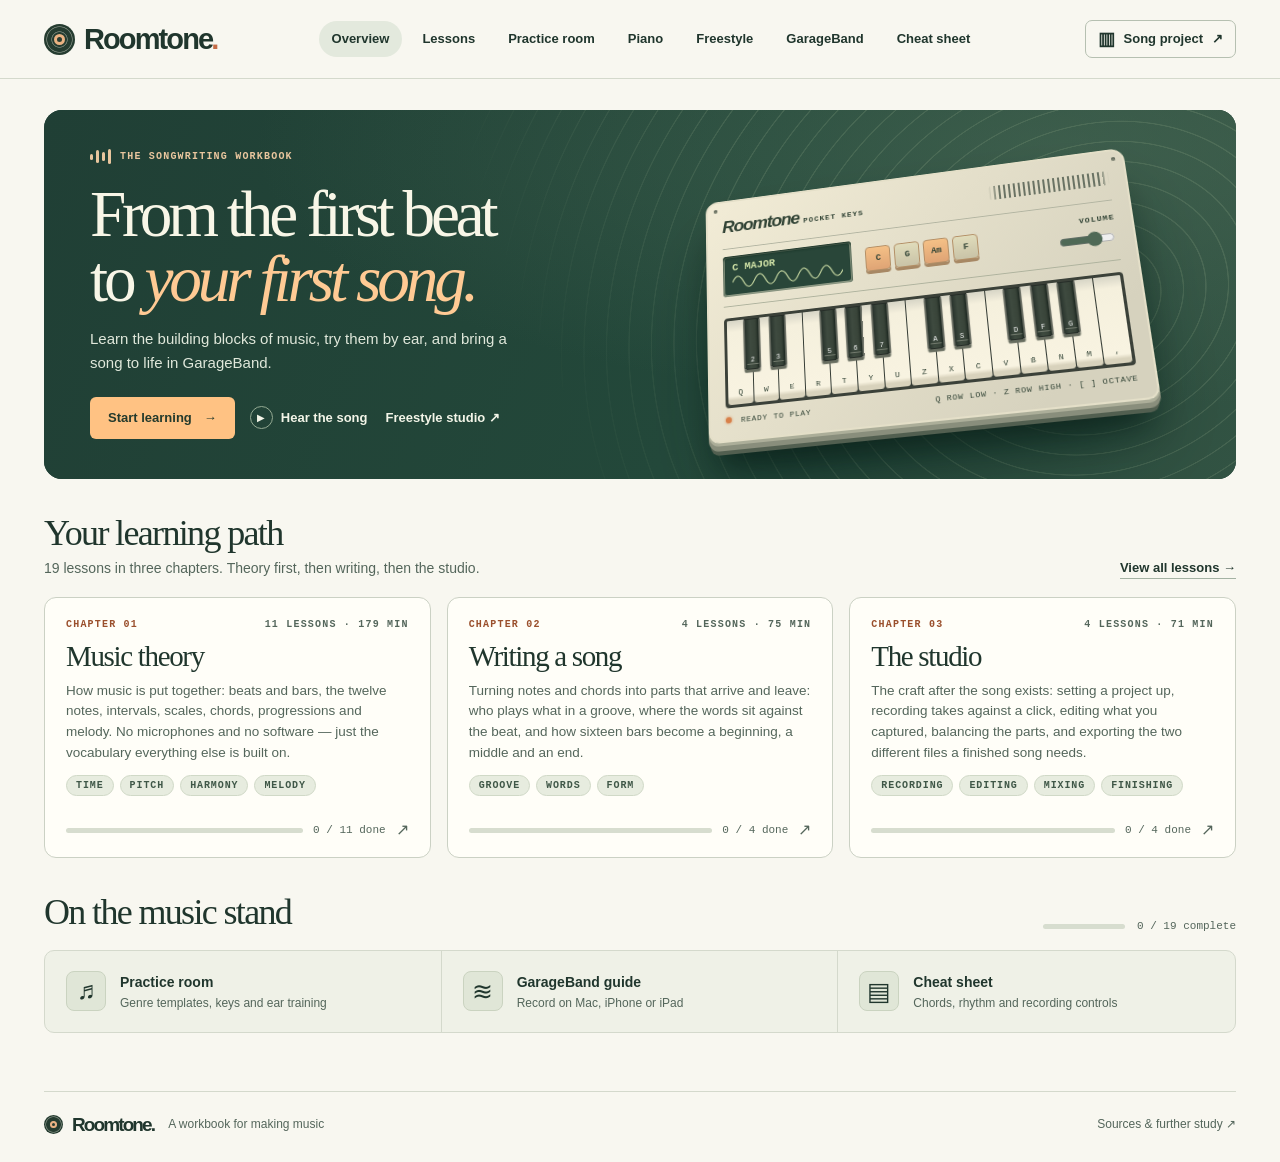
==== commit 0aef6ec6: "Add a lesson on song sections Chapter 2 taught arrangement without ever teaching form. The whole of " ====
--- a/repositories/music-learning/index.html
+++ b/repositories/music-learning/index.html
@@ -127,6 +127,56 @@
  .mini-keys .whitekey span,.mini-keys .blackkey span{font-size:9px}
  .key-map th,.key-map td{padding:5px 3px}
  .key-map kbd{font-size:10px;padding:2px 3px}
+}
+
+#freestyle-board .scene-row{padding:0 0 13px}
+#freestyle-board .scene{min-height:32px}
+#freestyle-board .part-row select{min-width:0}
+#freestyle-board .tempo-control{gap:3px;align-items:stretch}
+#freestyle-board .tempo-control input{max-width:none}
+.deck-edit{
+ margin-top:13px;width:100%;min-height:34px;padding:5px 8px;
+ border:1px solid #8a9d83;border-radius:5px;color:#f5f4e7;background:#233e32;
+ font-weight:650;font-size:12px;
+}
+.deck-edit:hover,.deck-edit[aria-expanded=true]{background:#3e5d49}
+.rhythm-editor{
+ margin-top:14px;padding:18px;border:1px solid #b5c5ae;border-radius:8px;
+ background:#f7f6ed;color:var(--ink);min-width:0;
+}
+.rhythm-editor-head,.rhythm-toolbar{
+ display:flex;align-items:center;justify-content:space-between;gap:10px;flex-wrap:wrap;
+}
+.rhythm-editor-head h3{font:650 19px/1.25 var(--sans);letter-spacing:-.025em}
+.rhythm-editor-head p,.rhythm-hint{color:var(--muted);font-size:12px}
+.rhythm-editor-head .pill:disabled{opacity:.5;cursor:default}
+.rhythm-editor .pill-row{gap:7px;margin-top:10px}
+.deck-template-menu{
+ margin:12px 0;padding:7px 10px;border:1px solid #c0cebb;border-radius:6px;background:#ecf0e5;
+}
+.deck-template-menu summary{cursor:pointer;font-size:13px;font-weight:700}
+.deck-genres{border:0;padding:10px 0 2px}
+.deck-genres .pill-row label,.rhythm-toolbar label{
+ display:flex;align-items:center;gap:5px;flex-wrap:wrap;
+ color:var(--muted);font-size:11px;font-weight:650;
+}
+.deck-genres .pill-row select,.rhythm-toolbar select{
+ max-width:100%;padding:5px;border:1px solid #a9baa3;border-radius:5px;
+ background:#fafaf3;color:var(--ink);font:650 12px var(--sans);
+}
+.rhythm-toolbar{justify-content:flex-start}
+.rhythm-tabs{display:flex;padding:2px;gap:2px;border:1px solid #bac8b3;border-radius:6px;background:#e7eddf}
+.rhythm-tabs button{padding:5px 10px;border-radius:4px;font-size:12px;font-weight:700}
+.rhythm-tabs button[aria-pressed=true]{background:#355744;color:#fff8e9}
+.rhythm-hint{margin:9px 0}
+.beat-grid.rhythm-grid{grid-template-columns:84px repeat(var(--columns),minmax(23px,1fr))}
+.rhythm-grid .step.bass-note[aria-pressed=true]{background:#617d65}
+.rhythm-grid button:focus-visible{outline-offset:-2px}
+@media(max-width:480px){
+ .rhythm-editor{padding:11px}
+ .rhythm-editor-head h3{font-size:16px}
+ .rhythm-toolbar{gap:7px}
+ .deck-genres .pill-row{align-items:flex-start}
 }
 
 /* Lesson widgets. A widget sits inside a lesson panel but reads as a piece of
@@ -1785,6 +1835,89 @@
  why:'Beats 1 and 3 are the strong beats of a 4/4 bar. Putting a naturally stressed syllable anywhere else makes the line fight the pulse and sound unnatural.',
  test:'Say a line of your own aloud, mark its stresses, and place it on a bar so the stresses land on 1 and 3.'
 },{
+ title:'Song sections', short:'Learn the real names for the parts of a song, and what each one is for.',
+ time:18, chapter:1, module:'Form', tag:'Verse & chorus', lab:'project',
+ opens:'By the end you can name every section of a pop song, say roughly how long each one runs, and put them in the order listeners expect.',
+ blocks:[
+  {h:'A song is a few blocks of music, reused',
+   p:['Almost no song is three minutes of new material. It is a handful of <b>sections</b> — blocks of music usually eight or sixteen bars long — put into an order, with most of them appearing more than once. A three-minute song often contains well under a minute of distinct music.',
+      'Two forces do all the work. <b>Repetition</b> is what makes a song memorable, because nobody loves a tune they have heard once. <b>Contrast</b> is what stops repetition turning dull. Every guideline in this lesson is one of those two being applied.']},
+  {h:'The sections, and what each one is for',
+   p:['Here is the whole vocabulary in one go. The <b>intro</b> sets the key, tempo and mood before anyone sings. The <b>verse</b> carries the story. The <b>pre-chorus</b> is a short ramp into the payoff. The <b>chorus</b> is the payoff. The <b>bridge</b> is a single departure late in the song, and the <b>outro</b> lands it or fades it out.',
+      'Two more you will meet less often. A <b>post-chorus</b> is a short tag straight after the chorus, frequently wordless — the “oh-oh-oh” that often turns out to be the part everybody actually remembers. And <b>middle 8</b> is simply the British name for the bridge, so called because it is traditionally eight bars long.',
+      'One word that is <i>not</i> a section, despite how often it is used like one: a <b>hook</b> is the memorable fragment itself — a phrase, a riff, a rhythm. Hooks live inside sections, usually in the chorus. Asking “how long is the hook?” is a different kind of question from “how long is the chorus?”.'],
+   // bw is set so a four-bar section is wide enough for its own sub-label:
+   // "pre-chorus" at 9px needs about 45px, and 4 × 14 gives 56.
+   fig:{kind:'timeline',bars:64,bw:14,laneWidth:66,
+    sections:[
+     {from:1,to:4,name:'Intro',tone:'pale'},
+     {from:5,to:12,name:'Verse',tone:'soft'},
+     {from:13,to:16,name:'Pre',sub:'pre-chorus',tone:'slate'},
+     {from:17,to:24,name:'Chorus',tone:'orange'},
+     {from:25,to:32,name:'Verse',tone:'soft'},
+     {from:33,to:36,name:'Pre',sub:'pre-chorus',tone:'slate'},
+     {from:37,to:44,name:'Chorus',tone:'orange'},
+     {from:45,to:52,name:'Bridge',tone:'rust'},
+     {from:53,to:60,name:'Chorus',tone:'orange'},
+     {from:61,to:64,name:'Outro',tone:'pale'}],
+    lanes:[
+     {name:'Vocal',tone:'green',spans:[{from:5,to:60,label:'words, from the first verse to the last chorus'}]},
+     {name:'Drums',tone:'blue',spans:[{from:5,to:64,label:'in from the first verse'}]},
+     {name:'Title sung',tone:'orange',spans:[{from:17,to:24,label:'same words'},{from:37,to:44,label:'same words'},{from:53,to:60,label:'same words'}]}],
+    marks:[{at:45,label:'bridge — happens once'}],
+    alt:'A sixty-four bar pop song laid out in ten sections: intro, verse, pre-chorus, chorus, verse, pre-chorus, chorus, bridge, chorus, outro.',
+    caption:'A complete pop song — sixty-four bars, about two minutes forty at 96 BPM. Count the repeats: two verses, two pre-choruses, <b>three choruses</b>, and exactly one bridge. Only four of the ten blocks are new music. The title lands in the same place every chorus.'}},
+  {h:'Verse and chorus: the trick is the asymmetry',
+   p:['A verse changes its words every time it comes round, over music that stays the same. A chorus repeats the same words every time, and those words usually include the song’s title. That one asymmetry is most of what makes a chorus feel like a chorus rather than just another eight bars.',
+      'The rest is contrast, and you have three dials. Make the chorus <i>higher</i> — lift the melody. Make it <i>denser</i> — bring in the layer that was sitting out. Make it <i>more regular</i> — shorter phrases, repeated more. Move two of those three and nobody will be in any doubt about which section they are in.'],
+   widget:{kind:'arrange',tempo:96,sections:['Verse','Pre-chorus','Chorus','Bridge'],
+    on:[[true,true,true,false],[true,true,true,false],[true,true,true,true],[false,false,true,false]],
+    title:'Give each section its own density',
+    hint:'Four sections, four layers. Press play, then try making the verse as full as the chorus and listen to what the chorus loses.',
+    say:'The chorus is the only column with every layer on. That is not a rule, but it is the most common shape there is.'}},
+  {h:'The pre-chorus exists to make the chorus inevitable',
+   p:['A pre-chorus is short — two to eight bars — and it has exactly one job: build tension and then hand over. The reliable way to do that is harmonic. End the pre-chorus on an unresolved chord, usually the <b>V</b>, so the music is leaning forward when the chorus arrives.',
+      'You met this in lesson 10 as the half cadence. A progression that stops on V cannot comfortably stay there, so the chorus is not merely next, it is the resolution. Many songs also climb in pitch and thin the drums across the pre-chorus, then drop everything back in on the chorus downbeat.'],
+   widget:{kind:'chords',slots:[0,5,3,4],tempo:88,
+    title:'Build a pre-chorus that has to resolve',
+    hint:'I – vi – IV – V. Play it round a few times and notice that it never settles. Then change the last bar to C and hear the tension disappear.',
+    say:'Ending on V is what makes the next section feel like an arrival rather than a continuation.'}},
+  {h:'The bridge happens once',
+   p:['A bridge is a departure: new chords, often a new melodic register, sometimes a change of texture entirely. It normally turns up after the second chorus, runs eight bars, and never comes back.',
+      'Its purpose is not variety for its own sake. By taking the chorus away for eight bars, a bridge makes you miss it, so the final chorus feels earned rather than simply repeated for a third time. That is also why a song with four choruses and no bridge tends to sag in the last minute.']},
+  {h:'Two older forms still in use',
+   p:['Verse–chorus is dominant now, but it is not the only shape. <b>AABA</b> — a thirty-two bar form built from four eight-bar sections — runs an eight-bar tune, repeats it, goes somewhere else for eight bars, then returns. Nearly every jazz standard and a great deal of pre-1960s pop is AABA, and it has no chorus at all in the modern sense.',
+      'The other is the <b>12-bar blues</b>, which abandons contrasting sections entirely in favour of one twelve-bar chord cycle repeated for the whole song, with the words changing over the top. Both are worth knowing because both still turn up, and because they show that the verse–chorus habit is a convention rather than a law.'],
+   fig:{kind:'timeline',bars:32,bw:20,laneWidth:74,
+    sections:[
+     {from:1,to:8,name:'A',sub:'main tune',tone:'soft'},
+     {from:9,to:16,name:'A',sub:'main tune again',tone:'soft'},
+     {from:17,to:24,name:'B',sub:'the bridge',tone:'rust'},
+     {from:25,to:32,name:'A',sub:'last time',tone:'soft'}],
+    lanes:[{name:'Melody',tone:'green',spans:[
+     {from:1,to:8,label:'tune'},{from:9,to:16,label:'tune'},
+     {from:17,to:24,label:'new tune',tone:'rust'},{from:25,to:32,label:'tune'}]}],
+    alt:'A thirty-two bar AABA form: an eight-bar A section, the same again, a contrasting B section, then A once more.',
+    caption:'<b>AABA</b>, thirty-two bars. Three statements of one tune with a single departure in the middle. There is no chorus and no pre-chorus — the repetition is carried by the A section itself.'}}
+ ],
+ tableLead:'The sections of a pop song, with the lengths you will see most often:',
+ cols:['Section','Usual length','What it does'],
+ rows:[
+  ['Intro','4–8 bars','Sets key, tempo and mood before anyone sings'],
+  ['Verse','8–16 bars','Carries the story. New words each time, same music'],
+  ['Pre-chorus','2–8 bars','Builds tension and ends unresolved, so the chorus lands'],
+  ['Chorus','8–16 bars','The payoff. Same words every time, usually the title'],
+  ['Post-chorus','2–8 bars','Optional tag after the chorus, often wordless'],
+  ['Bridge (middle 8)','8 bars','One departure, normally after the second chorus'],
+  ['Solo / instrumental','8–16 bars','Usually played over verse or chorus changes'],
+  ['Outro (coda)','4–8 bars','Lands the song, or fades it out']],
+ recap:['A song is a few sections reused: repetition makes it memorable, contrast keeps it alive.','Verse words change every time; chorus words never do.','A pre-chorus is a ramp that ends unresolved, so the chorus is a resolution.','The bridge happens once, after the second chorus, to make the last chorus feel earned.','The standard order is intro, verse, pre-chorus, chorus, verse, pre-chorus, chorus, bridge, chorus, outro.'],
+ steps:['Pick a song you know by heart. Play it and write down the sections in order with their bar counts. Most songs give up their shape on one listen once you know the names.','In the arrangement grid above, make the chorus the only column with all four layers on. Play it and check you can hear which four bars are the chorus without looking at the screen.','Write two lines of words for a verse and one line for a chorus over the four-chord loop. Say the chorus line aloud three times. If it is annoying by the third, it is doing its job.'],
+ gb:'Use arrangement markers to name each section before you record anything. Deciding the shape first means you are filling in a plan rather than working out what comes next with a microphone already running.',
+ question:'What makes a chorus feel like a chorus?', choices:['It is louder than the verse','It repeats the same words while the verse changes','It is always the longest section','It uses chords the rest of the song never touches'], correct:1,
+ why:'Repetition and contrast do the work. The verse changes its words every time; the chorus brings the same ones back, usually with the title, and that asymmetry is what you remember.',
+ test:'Name the sections of a song you know, in order, and say which one is the chorus and how you can tell.'
+},{
  title:'Song form and arrangement', short:'Turn a repeating loop into sections that arrive, build and end.',
  time:20, chapter:1, module:'Form', tag:'Sixteen bars', lab:'project',
  opens:'By the end you can lay out a sixteen-bar song in sections and decide which parts play in each one.',
@@ -1817,9 +1950,9 @@
   {h:'Taking things away is the other half',
    p:['An entrance only works if something was absent before it. That means planning your <i>removals</i> as deliberately as your additions. The intro has no drums so that bar 5 can land; the outro drops the lead so the song can finish rather than stop.',
       'The most reliable trick in arranging is the one-bar drop: take everything out except one layer for a single bar just before a chorus. The silence makes the next entrance feel twice its size, and it costs you nothing.']},
-  {h:'How sections are usually ordered',
-   p:['Beyond sixteen bars, the common forms are worth knowing. <b>Verse–chorus</b> alternates a changing story with a repeating payoff. <b>AABA</b> states an idea twice, departs, and returns — standard in jazz and older songwriting. <b>Verse–prechorus–chorus</b> adds a short ramp whose only job is to make the chorus feel inevitable.',
-      'Whichever you use, the chorus should be the densest, highest and most repetitive part of the song. If your verse is busier than your chorus, the song will feel like it is going backwards.']}
+  {h:'Joining one section to the next',
+   p:['Sections do not simply butt up against one another; they are joined. The commonest join is a <b>fill</b> — a bar, or more often half a bar, where the drums break their pattern to signal that something is about to change. Put one in the bar before every entrance and an arrangement immediately sounds deliberate rather than assembled.',
+      'The one-bar drop above is the second kind of join, and a <b>riser</b> is the third: something that climbs across the last bar or two of a ramp, which is why pre-choruses so often have one. All three work by preparing the listener, so using them on every single join stops them preparing anything. Pick the two or three entrances that matter most and leave the others plain.']}
  ],
  tableLead:'The sixteen bars of the example song, section by section:',
  cols:['Bars','Section','Chords','What plays'],
@@ -2696,27 +2829,67 @@
  Intro:{layers:[1,0,1,0],styles:{bass:'roots',chords:'pad',arp:'updown'},density:[65,100,100,100],arpRate:1},
  Groove:{layers:[1,1,1,0],styles:{bass:'roots',chords:'stabs',arp:'updown'},density:[100,100,100,100],arpRate:2},
  Lift:{layers:[1,1,1,1],styles:{bass:'driving',chords:'pulse',arp:'up'},density:[100,100,100,100],arpRate:4},
- Break:{layers:[0,0,1,1],styles:{bass:'push',chords:'pad',arp:'down'},density:[100,100,70,100],arpRate:2}
+ Break:{layers:[0,0,1,1],styles:{bass:'push',chords:'pad',arp:'down'},density:[100,100,70,100],arpRate:2},
+ Outro:{layers:[1,0,1,0],styles:{bass:'roots',chords:'pad',arp:'down'},density:[40,100,100,100],arpRate:1}
+};
+const bassVoices=['bass','sine','pluck','sawtooth'];
+const bassNotes={root:'Root',third:'Third',fifth:'Fifth',seventh:'Flat seventh',octave:'Octave'};
+const bassStyleNotes={0:'root',3:'third',7:'fifth',10:'seventh',12:'octave'};
+const genreBassParts={
+ 'Pop & soul':'octaves','Hip-hop & bass':'roots','Club & electronic':'push','Rock & guitar':'driving',
+ 'Jazz, folk & blues':'walking','Caribbean & Latin':'push','African grooves':'octaves','Indonesian grooves':'driving'
 };
 // Deterministic spread, so a thinned part repeats the same way each loop
 // instead of flickering at random.
 const spread=(a,b)=>{let x=(a*73856093^b*19349663)>>>0;x^=x<<13;x>>>=0;x^=x>>>17;x^=x<<5;return (x>>>0)/4294967296;};
 const degrees=[.5,1,2,4];
 const inRange=(v,lo,hi,fallback)=>Number.isFinite(v)&&v>=lo&&v<=hi?v:fallback;
+const stepsPerBar=meter=>meters[meter].beats*meters[meter].div;
+const validDrumRows=(rows,bar)=>Array.isArray(rows)&&rows.length===kit.length
+ &&rows.every(row=>Array.isArray(row)&&row.length===bar*4&&row.every(x=>x===0||x===1));
+const knownBassStyle=id=>id==='custom'||Object.hasOwn(bassStyles,id);
+
+function readScene(saved,preset){
+ const layerLevels=[95,85,75,66];
+ const drum=saved.drums;
+ const drums=drum&&Object.hasOwn(meters,drum.meter)&&validDrumRows(drum.rows,stepsPerBar(drum.meter))
+  ?{meter:drum.meter,size:degrees.includes(drum.size)?drum.size:1,swing:inRange(drum.swing,50,67,50),
+    rows:drum.rows,name:typeof drum.name==='string'?drum.name.slice(0,85):'Custom beat',
+    templateId:beatsLibrary.some(t=>t.id===drum.templateId)?drum.templateId:null}
+  :null;
+ const limit=drums?stepsPerBar(drums.meter)*4:0;
+ const bassLine=Object.fromEntries(Object.entries(saved.bassLine||{}).filter(([step,note])=>
+  /^\d+$/.test(step)&&+step<limit&&Object.hasOwn(bassNotes,note)));
+ return {
+  layers:preset.layers.map((on,i)=>Boolean(saved.layers?.[i]??on)),
+  levels:layerLevels.map((level,i)=>inRange(saved.levels?.[i],0,100,level)),
+  styles:{
+   bass:knownBassStyle(saved.styles?.bass)?saved.styles.bass:preset.styles.bass,
+   chords:Object.hasOwn(chordStyles,saved.styles?.chords)?saved.styles.chords:preset.styles.chords,
+   arp:Object.hasOwn(arpStyles,saved.styles?.arp)?saved.styles.arp:preset.styles.arp
+  },
+  density:preset.density.map((density,i)=>inRange(saved.density?.[i],20,100,density)),
+  arpRate:arpRates.some(r=>r.v===saved.arpRate)?saved.arpRate:preset.arpRate,
+  drums,bassLine,bassVoice:bassVoices.includes(saved.bassVoice)?saved.bassVoice:'bass'
+ };
+}
+
 const kept=read('freestyle',{})||{};
+const previousScene=Object.keys(sceneSets).find(name=>{
+ const preset=sceneSets[name];
+ return preset.arpRate===kept.arpRate&&preset.layers.every((on,i)=>Boolean(on)===kept.layers?.[i])
+  &&preset.density.every((density,i)=>density===kept.density?.[i])
+  &&Object.entries(preset.styles).every(([part,style])=>kept.styles?.[part]===style);
+});
+let activeScene=Object.hasOwn(sceneSets,kept.activeScene)?kept.activeScene:previousScene||'Groove';
+const sceneBank=Object.fromEntries(Object.entries(sceneSets).map(([name,preset])=>[
+ name,readScene(kept.scenes?.[name]??(name===activeScene&&!kept.scenes?kept:{}),preset)
+]));
 const mix={
- layers:layerNames.map((_,i)=>Array.isArray(kept.layers)?!!kept.layers[i]:!!sceneSets.Groove.layers[i]),
- levels:layerNames.map((_,i)=>inRange(kept.levels?.[i],0,100,[95,85,75,66][i])),
+ ...sceneBank[activeScene],
  chords:[0,1,2,3].map((_,i)=>Object.hasOwn(chordBook,kept.chords?.[i])?kept.chords[i]:['C','G','Am','F'][i]),
  blend:inRange(kept.blend,0,100,50),filter:inRange(kept.filter,0,100,100),
  sound:liveSounds.includes(kept.sound)?kept.sound:'pluck',
- styles:{
-  bass:Object.hasOwn(bassStyles,kept.styles?.bass)?kept.styles.bass:'roots',
-  chords:Object.hasOwn(chordStyles,kept.styles?.chords)?kept.styles.chords:'pad',
-  arp:Object.hasOwn(arpStyles,kept.styles?.arp)?kept.styles.arp:'updown'
- },
- density:layerNames.map((_,i)=>inRange(kept.density?.[i],20,100,100)),
- arpRate:arpRates.some(r=>r.v===kept.arpRate)?kept.arpRate:2,
  transpose:inRange(kept.transpose,-12,12,0)
 };
 const thins=(layer,step)=>mix.density[layer]>=100||spread(step+7,layer+3)<mix.density[layer]/100;
@@ -2756,16 +2929,24 @@
 let gridSize=degrees.includes(savedBeat.size)?savedBeat.size:1;
 let swing=inRange(savedBeat.swing,50,67,50);
 bpm=inRange(savedBeat.tempo,45,210,96);
-const getBar=()=>meters[meterName].beats*meters[meterName].div;
+const getBar=()=>stepsPerBar(meterName);
 const getSteps=()=>getBar()*gridSize;
 const getStride=()=>gridSize===.5?2:1;
-const validRows=Array.isArray(savedBeat.rows)&&savedBeat.rows.length===kit.length&&savedBeat.rows.every(row=>Array.isArray(row)&&row.length===getBar()*4&&row.every(x=>x===0||x===1));
+const validRows=validDrumRows(savedBeat.rows,getBar());
 let beat=validRows?savedBeat.rows:patternFrom({...basic,meter:meterName});
 let grooveName=validRows&&typeof savedBeat.name==='string'?savedBeat.name.slice(0,85):'Backbeat';
 let presetId=beatsLibrary.some(t=>t.id===savedBeat.preset)?savedBeat.preset:'house',previousGroove=null;
+let deckPresetId=mix.drums?.templateId||presetId;
+let rhythmOpen=false,rhythmPart='drums',rhythmBar=0,rhythmTarget='both';
+const rhythmUndo={};
 let octave=0,drawBar=0,drawBeat=0,captureDisplay='';
 function saveBeat(){save('groove',{meter:meterName,size:gridSize,swing,tempo:bpm,rows:beat,name:grooveName,preset:presetId});}
-function saveMix(){save('freestyle',mix);MusicEngine.setMix(mix);}
+function saveMix(){
+ const {layers,levels,styles,density,arpRate,drums,bassLine,bassVoice}=mix;
+ sceneBank[activeScene]={layers,levels,styles,density,arpRate,drums,bassLine,bassVoice};
+ save('freestyle',{...mix,activeScene,scenes:sceneBank});
+ MusicEngine.setMix(mix);
+}
 function clockLabel(seconds){const s=Math.floor(seconds);return Math.floor(s/60)+':'+String(s%60).padStart(2,'0');}
 function describeSize(steps,bar){
  const coarse=steps===bar/2,note=coarse?'eighths':'sixteenths',bars=coarse?1:steps/bar;
@@ -2843,16 +3024,34 @@
  const help=$('.key-controls');if(help)help.outerHTML=keyboardHelp();
  const display=$('#synth-readout')||$('#live-note')||$('#key-feedback');if(display)display.textContent='Keyboard starts on '+pitchLabel(keyboardBase());
 }
-function selectedPreset(){return beatsLibrary.find(t=>t.id===presetId)||beatsLibrary[0];}
-function genrePicker(){
- const t=selectedPreset(),families=[...new Set(beatsLibrary.map(p=>p.family))];
- return `<section class="genre-box"><div class="genre-intro"><div><span class="micro">Groove library</span><h2>Genre templates</h2></div><span class="template-count">${beatsLibrary.length} patterns</span></div><div class="template-controls"><label>Style family<select data-family>${families.map(f=>`<option ${f===t.family?'selected':''}>${esc(f)}</option>`).join('')}</select></label><label>Template<select data-template>${beatsLibrary.filter(p=>p.family===t.family).map(p=>`<option value="${p.id}" ${p===t?'selected':''}>${esc(p.name)}</option>`).join('')}</select></label></div><div class="audition-info"><b>${esc(t.name)} · ${t.bpm} BPM · ${t.meter}</b><p>${t.cue}</p></div><div class="pill-row"><button class="pill" data-preview ${MusicEngine.recording?'disabled':''}>${StudioAudio.current==='preview'?'■ Stop preview':'▷ Preview beat'}</button><button class="btn" data-load>Load template</button><button class="pill" data-pattern-midi>↓ Template MIDI</button>${previousGroove?'<button class="pill" data-undo-load>Undo load</button>':''}</div><p class="compact">Loading sets the tempo, meter and drum hits. Edit any hit in the beat grid.</p></section>`;
-}
-function replacePicker(){
- const old=$('.genre-box');if(old)old.outerHTML=genrePicker();
-}
-function tempoControl(){return `<label class="tempo-control">Tempo <input type="range" min="45" max="210" value="${bpm}" data-tempo><span><output data-bpm-output>${bpm}</output> BPM</span></label>`;}
+function selectedPreset(deck=false){return beatsLibrary.find(t=>t.id===(deck?deckPresetId:presetId))||beatsLibrary[0];}
+function genrePicker(deck=false){
+ const t=selectedPreset(deck),families=[...new Set(beatsLibrary.map(p=>p.family))];
+ const actions=deck
+  ?`<label>Parts to load<select data-load-target>${Object.entries({both:'Drums + bass',drums:'Drums only',bass:'Bass only'}).map(([id,label])=>`<option value="${id}" ${rhythmTarget===id?'selected':''}>${label}</option>`).join('')}</select></label><button class="btn" data-load-rhythm>Load into ${activeScene}</button>`
+  :'<button class="btn" data-load>Load template</button>';
+ const hint=deck
+  ?`Suggested bass part · ${bassStyles[genreBassParts[t.family]].name}. Loading keeps the current tempo.`
+  :'Loading sets the tempo, meter and drum hits. Edit any hit in the beat grid.';
+ return `<section class="genre-box${deck?' deck-genres':''}" ${deck?'data-deck-templates':''}>
+  ${deck?'':`<div class="genre-intro"><div><span class="micro">Groove library</span><h2>Genre templates</h2></div><span class="template-count">${beatsLibrary.length} patterns</span></div>`}
+  <div class="template-controls"><label>Style family<select data-family>${families.map(f=>`<option ${f===t.family?'selected':''}>${esc(f)}</option>`).join('')}</select></label>
+   <label>Template<select data-template>${beatsLibrary.filter(p=>p.family===t.family).map(p=>`<option value="${p.id}" ${p===t?'selected':''}>${esc(p.name)}</option>`).join('')}</select></label></div>
+  <div class="audition-info"><b>${esc(t.name)} · ${t.bpm} BPM · ${t.meter}</b><p>${t.cue}</p></div>
+  <div class="pill-row"><button class="pill" data-preview ${MusicEngine.recording?'disabled':''}>${StudioAudio.current==='preview'?'■ Stop preview':'▷ Preview beat'}</button>
+   ${actions}<button class="pill" data-pattern-midi>↓ Template MIDI</button>${!deck&&previousGroove?'<button class="pill" data-undo-load>Undo load</button>':''}</div>
+  <p class="compact">${hint}</p></section>`;
+}
+function replacePicker(deck=false){
+ const old=$(deck?'[data-deck-templates]':'.genre-box:not([data-deck-templates])');
+ if(old)old.outerHTML=genrePicker(deck);
+}
+function tempoControl(label='Tempo'){return `<label class="tempo-control">${label} <input type="range" min="45" max="210" value="${bpm}" data-tempo><span><output data-bpm-output>${bpm}</output> BPM</span></label>`;}
 function showGroove(){return `${esc(grooveName)} · ${meterName} · ${getSteps()} steps`;}
+function showDeckGroove(){
+ const drums=deckDrums();
+ return `${activeScene} · ${drums.name} · ${drums.meter} · ${loopSpan(drums)/drumStride(drums)} steps`;
+}
 function gridContent(){
  const bar=getBar(),stride=getStride(),perBar=bar/stride,div=meters[meterName].div/stride;
  const names=div===2?['','&']:div===4?['','e','&','a']:div===3?['','tri','plet']:['','+','tri','+','plet','+'];
@@ -2888,10 +3087,10 @@
   beatAt(beat,i,stride,t);if(clickOn&&i%div===0)MusicEngine.hit(i%(getBar()/stride)===0?'accent':'click',t,.62);
  },markGrid,true,div,i=>swingLength(i,div,swing));
 }
-function audition(){
+function audition(deck=false){
  if(StudioAudio.current==='preview'){StudioAudio.stop();return;}
  if(MusicEngine.recording)return;
- const t=selectedPreset(),m=meters[t.meter],rows=patternFrom(t),bar=m.beats*m.div;
+ const t=selectedPreset(deck),m=meters[t.meter],rows=patternFrom(t),bar=m.beats*m.div;
  StudioAudio.sequence('preview',2*bar,()=>t.bpm,(i,when)=>beatAt(rows,i,1,when),null,false,m.div,i=>swingLength(i,m.div,t.swing));
 }
 function snapshot(){return {meterName,gridSize,swing,bpm,beat:beat.map(r=>[...r]),grooveName};}
@@ -2909,17 +3108,99 @@
 function revertLoad(){if(!previousGroove)return;const was=StudioAudio.current,p=previousGroove;previousGroove=null;
  meterName=p.meterName;gridSize=p.gridSize;swing=p.swing;bpm=p.bpm;beat=p.beat;grooveName=p.grooveName;syncGrooveUI(was);
 }
+const practiceDrums=()=>({meter:meterName,size:gridSize,swing,rows:beat,name:grooveName,templateId:null});
+const deckDrums=()=>mix.drums||practiceDrums();
+const copyDrums=drums=>({...drums,rows:drums.rows.map(row=>row.slice())});
+const drumStride=drums=>drums.size===.5?2:1;
+const loopSpan=drums=>stepsPerBar(drums.meter)*Math.max(1,drums.size);
+
+function rememberRhythm(){
+ rhythmUndo[activeScene]={
+  drums:mix.drums&&copyDrums(mix.drums),bassLine:{...mix.bassLine},
+  bassStyle:mix.styles.bass,bassVoice:mix.bassVoice,layers:mix.layers.slice(0,2)
+ };
+}
+function setDeckDrums(drums){
+ const oldBar=stepsPerBar(deckDrums().meter),newBar=stepsPerBar(drums.meter);
+ if(oldBar!==newBar){
+  // Keep each bass note in its bar and move it to the nearest step in the new meter.
+  mix.bassLine=Object.fromEntries(Object.entries(mix.bassLine).map(([step,note])=>[
+   Math.floor(step/oldBar)*newBar+Math.min(newBar-1,Math.round(step%oldBar*newBar/oldBar)),note
+  ]));
+ }
+ mix.drums=drums;
+}
+function syncDeckRhythm(previousMeter){
+ saveMix();
+ refreshRhythmEditor();
+ if(StudioAudio.current==='freestyle'&&previousMeter!==deckDrums().meter)startDecks();
+ else updateBoard();
+}
+function changeRhythm(change){
+ const meter=deckDrums().meter;
+ rememberRhythm();
+ change();
+ syncDeckRhythm(meter);
+}
+function undoRhythm(){
+ const undo=rhythmUndo[activeScene];
+ if(!undo)return;
+ const meter=deckDrums().meter;
+ mix.drums=undo.drums;
+ mix.bassLine=undo.bassLine;
+ mix.styles.bass=undo.bassStyle;
+ mix.bassVoice=undo.bassVoice;
+ mix.layers.splice(0,2,...undo.layers);
+ delete rhythmUndo[activeScene];
+ syncDeckRhythm(meter);
+}
+function loadDeckTemplate(target){
+ const t=selectedPreset(true);
+ changeRhythm(()=>{
+  if(target!=='bass'){
+   setDeckDrums({meter:t.meter,size:t.next?2:1,swing:t.swing,rows:patternFrom(t),name:t.name,templateId:t.id});
+   mix.layers[0]=true;
+  }
+  if(target!=='drums'){
+   mix.styles.bass=genreBassParts[t.family];
+   mix.bassVoice='bass';
+   mix.layers[1]=true;
+  }
+ });
+}
+function shownBassLine(drums){
+ if(mix.styles.bass==='custom')return mix.bassLine;
+ const m=meters[drums.meter],bar=stepsPerBar(drums.meter),style=bassStyles[mix.styles.bass],notes={};
+ for(let step=0;step<bar*4;step++){
+  const inside=step%bar,hit=style.at(Math.floor(inside/m.div),inside%m.div,m.div,inside,bar);
+  if(hit)notes[step]=bassStyleNotes[hit.i];
+ }
+ return notes;
+}
+function bassInterval(chord,note){
+ if(note==='third'||note==='fifth'){
+  const intervals=chord.notes.map(pitch=>(pitch-chord.bass)%12).sort((a,b)=>a-b);
+  return intervals[note==='third'?1:2];
+ }
+ return {root:0,seventh:10,octave:12}[note];
+}
+
 function startDecks(){
  if(!MusicEngine.setup())return;MusicEngine.setMix(mix);
- const m=meters[meterName],barLength=getBar(),stride=getStride(),drumSpan=getSteps()*stride;
+ const m=meters[deckDrums().meter],barLength=m.beats*m.div;
+ drawBar=drawBeat=0;
  StudioAudio.sequence('freestyle',barLength*4,()=>bpm,(step,t,sec)=>{
   const bar=Math.floor(step/barLength),inside=step%barLength,beatNo=Math.floor(inside/m.div),offset=inside%m.div,chord=chordBook[mix.chords[bar]],s=60/bpm;
   const shift=mix.transpose;
-  if(step%stride===0)beatAt(beat,(step%drumSpan)/stride,stride,t,'drums',(id,r)=>keepHit(id,r,step));
-
-  const bassMove=bassStyles[mix.styles.bass].at(beatNo,offset,m.div,inside,barLength);
+  const drums=deckDrums(),stride=drumStride(drums),patternStep=step%loopSpan(drums);
+  if(patternStep%stride===0)beatAt(drums.rows,patternStep/stride,stride,t,'drums',(id,r)=>keepHit(id,r,patternStep));
+
+  const bassNote=patternStep%stride===0&&mix.bassLine[patternStep];
+  const bassMove=mix.styles.bass==='custom'
+   ?(bassNote&&{i:bassInterval(chord,bassNote),d:.36})
+   :bassStyles[mix.styles.bass].at(beatNo,offset,m.div,inside,barLength);
   if(bassMove&&thins(1,step))
-   MusicEngine.play(chord.bass+bassMove.i+shift,'bass',{at:t,duration:s*bassMove.d,level:bassMove.i?.26:.38,bus:'bass'});
+   MusicEngine.play(chord.bass+bassMove.i+shift,mix.bassVoice,{at:t,duration:s*bassMove.d,level:bassMove.i?.26:.38,bus:'bass'});
 
   const chordPart=chordStyles[mix.styles.chords];
   if(chordPart.at(beatNo,offset,m.div,inside)&&thins(2,step))
@@ -2930,22 +3211,21 @@
    const order=arpStyles[mix.styles.arp].order, pool=[chord.notes[0],chord.notes[1],chord.notes[2],chord.notes[0]+12];
    MusicEngine.play(pool[order[Math.floor(inside/span)%order.length]]+12+shift,'bell',{at:t,duration:s*.3,level:.22,bus:'arp'});
   }
- },step=>{drawBar=Math.floor(step/barLength);drawBeat=Math.floor(step%barLength/m.div);updatePosition();},true,m.div,i=>swingLength(i,m.div,swing));
+ },step=>{drawBar=Math.floor(step/barLength);drawBeat=Math.floor(step%barLength/m.div);updatePosition();},true,m.div,i=>swingLength(i,m.div,deckDrums().swing));
 }
 function updatePosition(){
  const p=$('#deck-position');if(p)p.textContent=StudioAudio.current==='freestyle'?`Bar ${drawBar+1} / 4 · beat ${drawBeat+1} · ${mix.chords[drawBar]}`:'Ready · 4-bar progression';
  $$('[data-bar-marker]').forEach((x,i)=>x.classList.toggle('active',StudioAudio.current==='freestyle'&&i===drawBar));
  if(MusicEngine.recording&&$('#capture-time'))$('#capture-time').textContent=clockLabel(MusicEngine.seconds);
 }
-function matchesScene(name){
- const sc=sceneSets[name];
- return sc.layers.every((v,i)=>!!v===mix.layers[i])&&sc.density.every((v,i)=>v===mix.density[i])
-  &&Object.keys(sc.styles).every(k=>sc.styles[k]===mix.styles[k])&&sc.arpRate===mix.arpRate;
-}
 function applyScene(name){
- const sc=sceneSets[name];
- mix.layers=sc.layers.map(Boolean);mix.density=sc.density.slice();
- mix.styles={...sc.styles};mix.arpRate=sc.arpRate;
+ if(name===activeScene)return;
+ const meter=deckDrums().meter;
+ activeScene=name;
+ Object.assign(mix,sceneBank[name]);
+ deckPresetId=mix.drums?.templateId||deckPresetId;
+ rhythmBar=0;
+ syncDeckRhythm(meter);
 }
 function updateBoard(){
  if(!$('#freestyle-board'))return;
@@ -2953,12 +3233,20 @@
  $('[data-deck-play]').textContent=on?'■ Stop decks':'▶ Start decks';
  $('[data-deck-play]').setAttribute('aria-pressed',String(on));
  $$('[data-layer]').forEach((b,i)=>{b.setAttribute('aria-pressed',String(mix.layers[i]));b.querySelector('small').textContent=mix.layers[i]?'On':'Off';});
- $$('[data-scene]').forEach(b=>b.setAttribute('aria-pressed',String(matchesScene(b.dataset.scene))));
+ $$('[data-level]').forEach(input=>input.value=String(mix.levels[+input.dataset.level]));
+ $$('[data-scene]').forEach(b=>b.setAttribute('aria-pressed',String(b.dataset.scene===activeScene)));
  $$('[data-style]').forEach(sel=>{sel.value=mix.styles[sel.dataset.style];});
+ $('[data-bass-voice]').value=mix.bassVoice;
  const rateSel=$('[data-arp-rate]');if(rateSel)rateSel.value=String(mix.arpRate);
  $$('[data-density]').forEach(r=>{const i=+r.dataset.density;r.value=String(mix.density[i]);const lab=$(`[data-density-label="${i}"]`);if(lab)lab.textContent=`Density ${mix.density[i]}%`;});
  const tr=$('#transpose-read');if(tr)tr.textContent=`${mix.transpose>0?'+':''}${mix.transpose} st`;
- const g=$('#board-groove');if(g)g.textContent=`${grooveName} · ${meterName} · ${getSteps()} steps`;
+ $('#board-groove').textContent=showDeckGroove();
+ const status=$('[data-rhythm-save]');
+ if(status)status.textContent=storageOK?`Edits save to ${activeScene}.`:'Edits are kept for this visit.';
+ const mute=$('[data-rhythm-muted]');
+ if(mute)mute.hidden=mix.layers[rhythmPart==='bass'?1:0];
+ const undo=$('[data-rhythm-undo]');
+ if(undo)undo.disabled=!rhythmUndo[activeScene];
  $('[data-record]').textContent=MusicEngine.recording?'■ Finish take':'● Record take';
  $('[data-record]').classList.toggle('recording',MusicEngine.recording);
  if($('[data-preview]'))$('[data-preview]').disabled=MusicEngine.recording;
@@ -2989,12 +3277,110 @@
  const dense=`<label class="dense"><span data-density-label="${i}">Density ${mix.density[i]}%</span><input type="range" min="20" max="100" step="5" value="${mix.density[i]}" data-density="${i}"></label>`;
  if(i===0)return `<div class="part-row">${dense}</div>`;
  const key=['','bass','chords','arp'][i], book=[null,bassStyles,chordStyles,arpStyles][i];
- const part=`<label><span>Part</span><select data-style="${key}">${Object.entries(book).map(([id,v])=>`<option value="${id}" ${mix.styles[key]===id?'selected':''}>${esc(v.name)}</option>`).join('')}</select></label>`;
+ const custom=i===1?`<option value="custom" ${mix.styles.bass==='custom'?'selected':''}>Custom pattern</option>`:'';
+ const part=`<label><span>Part</span><select data-style="${key}">${Object.entries(book).map(([id,v])=>`<option value="${id}" ${mix.styles[key]===id?'selected':''}>${esc(v.name)}</option>`).join('')}${custom}</select></label>`;
+ const voice=i===1?`<label><span>Voice</span><select data-bass-voice>${bassVoices.map(id=>`<option value="${id}" ${mix.bassVoice===id?'selected':''}>${esc(voices[id].name)}</option>`).join('')}</select></label>`:'';
  const rate=i===3?`<label><span>Rate</span><select data-arp-rate>${arpRates.map(r=>`<option value="${r.v}" ${mix.arpRate===r.v?'selected':''}>${r.name}</option>`).join('')}</select></label>`:'';
- return `<div class="part-row">${part}${rate}${dense}</div>`;
+ return `<div class="part-row">${part}${voice}${rate}${dense}</div>`;
 }
 function mixerDeck(title,kind,indices){
- return `<section class="mix-deck ${kind}"><div class="deck-title"><span class="deck-letter" aria-hidden="true">${kind==='rhythm-deck'?'A':'B'}</span><div><div class="micro">Deck ${kind==='rhythm-deck'?'A':'B'}</div><h3>${title}</h3></div></div><div class="channel-list">${indices.map(i=>`<div class="channel"><button class="layer-key" data-layer="${i}" aria-pressed="${mix.layers[i]}"><i></i>${layerNames[i]}<small>${mix.layers[i]?'On':'Off'}</small></button><label><span>${layerNames[i]} level</span><input type="range" min="0" max="100" value="${mix.levels[i]}" data-level="${i}"></label>${partControls(i)}</div>`).join('')}</div></section>`;
+ const rhythm=kind==='rhythm-deck',letter=rhythm?'A':'B';
+ return `<section class="mix-deck ${kind}"><div class="deck-title"><span class="deck-letter" aria-hidden="true">${letter}</span><div><div class="micro">Deck ${letter}</div><h3>${title}</h3></div></div><div class="channel-list">${indices.map(i=>`<div class="channel"><button class="layer-key" data-layer="${i}" aria-pressed="${mix.layers[i]}"><i></i>${layerNames[i]}<small>${mix.layers[i]?'On':'Off'}</small></button><label><span>${layerNames[i]} level</span><input type="range" min="0" max="100" value="${mix.levels[i]}" data-level="${i}"></label>${partControls(i)}</div>`).join('')}</div>
+ ${rhythm?`<button class="deck-edit" data-rhythm-edit aria-controls="rhythm-editor" aria-expanded="${rhythmOpen}">${rhythmOpen?'Close rhythm editor':'Edit drums &amp; bass'}</button>`:''}</section>`;
+}
+function rhythmGrid(drums){
+ const bar=stepsPerBar(drums.meter),stride=drumStride(drums),div=meters[drums.meter].div;
+ const steps=Array.from({length:bar/stride},(_,i)=>i*stride);
+ const bass=rhythmPart==='bass',line=bass?shownBassLine(drums):null;
+ const lanes=bass?Object.entries(bassNotes):kit;
+ const count=steps.map(step=>`<span class="count${step%div===0?' down':''}">${step%div===0?1+step/div:'·'}</span>`).join('');
+ const rows=lanes.map(([id,label],row)=>{
+  const header=bass?`<span class="lane-label">${label}</span>`
+   :`<button class="audition-lane" data-hit="${id}" title="Play ${label}">${label}</button>`;
+  const cells=steps.map((step,i)=>{
+   const offset=rhythmBar*bar+step;
+   const on=bass?line[offset]===id:Boolean(drums.rows[row][offset]);
+   return `<button class="step ${bass?'bass-note':id}${step%div===0?' down':''}"
+    ${bass?`data-edit-bass="${id}"`:`data-edit-drum="${row}"`} data-rhythm-step="${offset}"
+    aria-label="${label}, bar ${rhythmBar+1}, step ${i+1}" aria-pressed="${on}"></button>`;
+  }).join('');
+  return header+cells;
+ }).join('');
+ return `<div class="grid-scroll" tabindex="0" role="region" aria-label="${bass?'Bass':'Drum'} grid, bar ${rhythmBar+1}">
+  <div class="beat-grid extended rhythm-grid" style="--columns:${steps.length};--grid-min:${84+steps.length*29}px">
+   <span class="lane-label">${bass?'Note':'Sound'}</span>${count}${rows}
+  </div></div>`;
+}
+function rhythmEditorBody(templatesOpen=false){
+ const drums=deckDrums(),barLength=stepsPerBar(drums.meter),bars=Math.max(1,drums.size);
+ rhythmBar=Math.min(rhythmBar,bars-1);
+ const bass=rhythmPart==='bass';
+ return `<div class="rhythm-editor-head">
+   <div><h3>${activeScene} rhythm</h3><p data-rhythm-save>${storageOK?`Edits save to ${activeScene}.`:'Edits are kept for this visit.'}</p></div>
+   <button class="pill" data-rhythm-undo ${rhythmUndo[activeScene]?'':'disabled'}>Undo rhythm edit</button>
+  </div>
+  <details class="deck-template-menu" ${templatesOpen?'open':''}><summary>Genre templates</summary>${genrePicker(true)}</details>
+  <div class="rhythm-toolbar">
+   <div class="rhythm-tabs" role="group" aria-label="Part to edit">
+    <button data-rhythm-part="drums" aria-pressed="${!bass}">Drums</button>
+    <button data-rhythm-part="bass" aria-pressed="${bass}">Bass</button>
+   </div>
+   <label>Loop length<select data-rhythm-size>${degrees.map(size=>`<option value="${size}" ${drums.size===size?'selected':''}>${describeSize(barLength*size,barLength)}</option>`).join('')}</select></label>
+   <label>Edit bar<select data-rhythm-bar>${Array.from({length:bars},(_,i)=>`<option value="${i}" ${i===rhythmBar?'selected':''}>Bar ${i+1}</option>`).join('')}</select></label>
+  </div>
+  <p class="rhythm-hint">${bass?'Choose one note per step. The root, third and fifth follow the chord in each bar.':'Tap a cell to add or remove a hit. Tap a drum name to hear it.'}
+   <span data-rhythm-muted ${mix.layers[bass?1:0]?'hidden':''}>Turn on ${bass?'Bass':'Drums'} in Deck A to hear this part in the mix.</span></p>
+  ${rhythmGrid(drums)}
+  <div class="pill-row">
+   ${bass?'':'<button class="pill" data-copy-practice>Copy Practice beat</button>'}
+   <button class="pill" data-clear-rhythm>Clear ${bass?'bass':'drums'}</button>
+  </div>`;
+}
+function refreshRhythmEditor(){
+ const editor=$('#rhythm-editor');
+ if(!editor)return;
+ const open=editor.querySelector('details')?.open;
+ editor.hidden=!rhythmOpen;
+ editor.innerHTML=rhythmOpen?rhythmEditorBody(open):'';
+}
+function editRhythmCell(button){
+ rememberRhythm();
+ const step=+button.dataset.rhythmStep;
+ mix.drums||=copyDrums(practiceDrums());
+ if(Object.hasOwn(button.dataset,'editDrum')){
+  const row=+button.dataset.editDrum;
+  mix.drums.rows[row][step]=Number(!mix.drums.rows[row][step]);
+  if(!mix.drums.name.endsWith(' · edited'))mix.drums.name=mix.drums.name.slice(0,76)+' · edited';
+  button.setAttribute('aria-pressed',String(Boolean(mix.drums.rows[row][step])));
+  if(mix.drums.rows[row][step]&&!StudioAudio.current)pressPad(kit[row][0]);
+ }else{
+  const note=button.dataset.editBass;
+  if(mix.styles.bass!=='custom')mix.bassLine=shownBassLine(mix.drums);
+  mix.styles.bass='custom';
+  if(mix.bassLine[step]===note)delete mix.bassLine[step];
+  else mix.bassLine[step]=note;
+  $$('[data-edit-bass][data-rhythm-step="'+step+'"]').forEach(cell=>
+   cell.setAttribute('aria-pressed',String(cell.dataset.editBass===mix.bassLine[step])));
+  if(mix.bassLine[step]&&!StudioAudio.current){
+   const chord=chordBook[mix.chords[rhythmBar]];
+   MusicEngine.play(chord.bass+bassInterval(chord,note)+mix.transpose,mix.bassVoice,{duration:.25,level:.32});
+  }
+ }
+ saveMix();
+ updateBoard();
+}
+function clearRhythmPart(){
+ changeRhythm(()=>{
+  mix.drums||=copyDrums(practiceDrums());
+  if(rhythmPart==='bass'){
+   mix.bassLine={};
+   mix.styles.bass='custom';
+  }else{
+   mix.drums.rows.forEach(row=>row.fill(0));
+   mix.drums.name='Empty pattern';
+   mix.drums.templateId=null;
+  }
+ });
 }
 function windowLabel(){return pitchLabel(keyboardBase())+'\u2013'+pitchLabel(keyboardBase()+24);}
 function grandKeyboard(){
@@ -3077,12 +3463,29 @@
 }
 function freestylePage(){
  return bread('Freestyle studio')+heading('Freestyle studio','Build a groove on two decks. Fade between rhythm and harmony, play a melody with your keyboard, and capture the whole performance.')+
- `<section id="freestyle-board"><div class="booth-top"><div><span class="micro">Live mix</span><h2 id="board-groove">${showGroove()}</h2></div><div class="booth-actions"><button class="btn warm" data-deck-play>▶ Start decks</button><button class="record-btn" data-record>● Record take</button></div></div><div class="booth-clock"><span id="deck-position">Ready · 4-bar progression</span><div class="bar-markers" aria-hidden="true">${[1,2,3,4].map(()=>'<i data-bar-marker></i>').join('')}</div></div><div class="decks">${mixerDeck('Rhythm section','rhythm-deck',[0,1])}<div class="mix-center"><span class="micro">Mixer</span><label>Crossfader <input data-mix="blend" type="range" min="0" max="100" value="${mix.blend}"><span class="range-ends"><small>A · Rhythm</small><small>B · Harmony</small></span></label><label>Low-pass filter <input data-mix="filter" type="range" min="0" max="100" value="${mix.filter}"><span class="range-ends"><small>Dark</small><small>Open</small></span></label><label>Transpose <span id="transpose-read">${mix.transpose>0?'+':''}${mix.transpose} st</span><input data-mix="transpose" type="range" min="-12" max="12" value="${mix.transpose}"><span class="range-ends"><small>-12</small><small>+12</small></span></label></div>${mixerDeck('Harmony section','harmony-deck',[2,3])}</div><div class="scene-row"><span class="micro">Scenes</span>${Object.keys(sceneSets).map(s=>`<button class="scene" data-scene="${s}" aria-pressed="${matchesScene(s)}">${s}</button>`).join('')}</div></section>
+ `<section id="freestyle-board">
+ <div class="booth-top"><div><span class="micro">Live mix</span><h2 id="board-groove">${esc(showDeckGroove())}</h2></div>
+  <div class="booth-actions"><button class="btn warm" data-deck-play>▶ Start decks</button><button class="record-btn" data-record>● Record take</button></div></div>
+ <div class="booth-clock"><span id="deck-position">Ready · 4-bar progression</span><div class="bar-markers" aria-hidden="true">${[1,2,3,4].map(()=>'<i data-bar-marker></i>').join('')}</div></div>
+ <div class="scene-row" role="group" aria-label="Scenes"><span class="micro" aria-hidden="true">Scenes</span>
+  ${Object.keys(sceneSets).map(name=>`<button class="scene" data-scene="${name}" aria-pressed="${name===activeScene}">${name}</button>`).join('')}</div>
+ <div class="decks">
+  ${mixerDeck('Rhythm section','rhythm-deck',[0,1])}
+  <div class="mix-center"><span class="micro">Mixer</span>
+   <label>Crossfader <input data-mix="blend" type="range" min="0" max="100" value="${mix.blend}"><span class="range-ends"><small>A · Rhythm</small><small>B · Harmony</small></span></label>
+   ${tempoControl('Tempo for all scenes')}
+   <label>Low-pass filter <input data-mix="filter" type="range" min="0" max="100" value="${mix.filter}"><span class="range-ends"><small>Dark</small><small>Open</small></span></label>
+   <label>Transpose <span id="transpose-read">${mix.transpose>0?'+':''}${mix.transpose} st</span><input data-mix="transpose" type="range" min="-12" max="12" value="${mix.transpose}"><span class="range-ends"><small>-12</small><small>+12</small></span></label>
+  </div>
+  ${mixerDeck('Harmony section','harmony-deck',[2,3])}
+ </div>
+ <section id="rhythm-editor" class="rhythm-editor" aria-label="Deck A rhythm editor" ${rhythmOpen?'':'hidden'}>${rhythmOpen?rhythmEditorBody():''}</section>
+ </section>
  <div class="free-columns"><div class="stack"><section class="panel live-panel"><div class="row-between"><h2>Live instrument</h2><label>Voice <select data-live-sound>${liveSounds.map(k=>`<option value="${k}" ${mix.sound===k?'selected':''}>${voices[k].name}</option>`).join('')}</select></label></div><p>Play over the decks. Hold Q, E and T for a low C-major chord, then play Z, X and C over it with your other hand.</p>${keyboard()}${keyboardHelp()}<output id="live-note" class="compact">Ready for a note</output><div class="divider"></div><h3>Drum pads</h3><p class="compact">Hold Shift and press 1–9 for drum hits. A numeric keypad or a tap on a pad works too.</p><div class="hot-pads">${kit.map(([id,label],i)=>`<button data-hit="${id}" class="hot-pad"><kbd>⇧${i+1}</kbd>${label}</button>`).join('')}</div></section>
- <section class="panel progression"><h2>Write the chord loop</h2><p>Choose one chord per bar. Bass, chords and arpeggio follow the same changes. Changes are heard the next time each part plays.</p><div class="chord-strip">${mix.chords.map((name,i)=>`<label>Bar ${i+1}<select data-progression="${i}">${Object.keys(chordBook).map(c=>`<option ${c===name?'selected':''}>${c}</option>`).join('')}</select></label>`).join('')}</div>${tempoControl()}${link('practice/beat','Edit the drum pattern')}</section></div><div class="stack">${genrePicker()}<section class="panel recorder-panel"><div class="row-between"><h2>Your take</h2><output class="clock" id="capture-time">${clockLabel(MusicEngine.recording?MusicEngine.seconds:0)}</output></div><p>Record up to three minutes of the decks, live notes, drum pads and mixer moves. Download the WAV before closing the tab.</p><div id="last-take">${takePlayer()}</div><p id="take-status" role="status">${esc(captureDisplay)}</p></section></div></div>`;
-}
-function exportBeat(isTemplate){
- const t=selectedPreset();
+ <section class="panel progression"><h2>Write the chord loop</h2><p>Choose one chord per bar. Bass, chords and arpeggio follow the same changes. Changes are heard the next time each part plays.</p><div class="chord-strip">${mix.chords.map((name,i)=>`<label>Bar ${i+1}<select data-progression="${i}">${Object.keys(chordBook).map(c=>`<option ${c===name?'selected':''}>${c}</option>`).join('')}</select></label>`).join('')}</div>${link('practice/beat','Open Practice beat grid')}</section></div><div class="stack"><section class="panel recorder-panel"><div class="row-between"><h2>Your take</h2><output class="clock" id="capture-time">${clockLabel(MusicEngine.recording?MusicEngine.seconds:0)}</output></div><p>Record up to three minutes of the decks, live notes, drum pads and mixer moves. Download the WAV before closing the tab.</p><div id="last-take">${takePlayer()}</div><p id="take-status" role="status">${esc(captureDisplay)}</p></section></div></div>`;
+}
+function exportBeat(isTemplate,deck=false){
+ const t=selectedPreset(deck);
  const meter=isTemplate?t.meter:meterName,m=meters[meter],name=isTemplate?t.name:grooveName;
  const bytes=makeBeatMidi(isTemplate?patternFrom(t):beat,meter,isTemplate?t.bpm:bpm,isTemplate?t.swing:swing,
   isTemplate?m.beats*m.div*(t.next?2:1):getSteps(),isTemplate?1:getStride(),name);
@@ -3142,10 +3545,11 @@
 });
 document.addEventListener('click',e=>{
  const b=e.target.closest('button');if(!b)return;const d=b.dataset;
+ const inDeckTemplates=Boolean(b.closest('[data-deck-templates]'));
  if(d.note&&e.detail===0){const id='assist-'+d.note;releaseKey(id);playLive(id,+d.note,b);setTimeout(()=>releaseKey(id),430);}
  if(d.oct)shiftOctave(+d.oct);
  if(d.hit)pressPad(d.hit);
- if(b.hasAttribute('data-pattern-midi'))exportBeat(true);
+ if(b.hasAttribute('data-pattern-midi'))exportBeat(true,inDeckTemplates);
  if(b.hasAttribute('data-edited-midi'))exportBeat(false);
  if(d.row!==undefined){
   const r=+d.row,idx=+d.col*getStride();beat[r][idx]=+!beat[r][idx];b.setAttribute('aria-pressed',String(!!beat[r][idx]));
@@ -3162,19 +3566,59 @@
  }
  if(b.hasAttribute('data-load'))loadGroove(selectedPreset());
  if(b.hasAttribute('data-undo-load'))revertLoad();
- if(b.hasAttribute('data-preview'))audition();
+ if(b.hasAttribute('data-preview'))audition(inDeckTemplates);
  if(b.hasAttribute('data-deck-play'))StudioAudio.current==='freestyle'?stopDecks():startDecks();
  if(b.hasAttribute('data-record'))recordToggle();
  if(b.hasAttribute('data-midi'))connectMidi();
  if(b.hasAttribute('data-pedal')&&e.detail===0)setPedal(!pedalDown);
- if(d.layer!==undefined){const i=+d.layer;mix.layers[i]=!mix.layers[i];saveMix();updateBoard();}
- if(d.scene){applyScene(d.scene);saveMix();updateBoard();}
+ if(d.layer!==undefined){
+  const i=+d.layer;
+  if(i<2)rememberRhythm();
+  mix.layers[i]=!mix.layers[i];
+  saveMix();updateBoard();
+ }
+ if(d.scene)applyScene(d.scene);
+ if(b.hasAttribute('data-rhythm-edit')){
+  rhythmOpen=!rhythmOpen;
+  refreshRhythmEditor();
+  b.setAttribute('aria-expanded',String(rhythmOpen));
+  b.textContent=rhythmOpen?'Close rhythm editor':'Edit drums & bass';
+  if(rhythmOpen)$('[data-rhythm-part][aria-pressed="true"]').focus();
+ }
+ if(d.rhythmPart){
+  rhythmPart=d.rhythmPart;
+  refreshRhythmEditor();
+  $('[data-rhythm-part][aria-pressed="true"]').focus({preventScroll:true});
+ }
+ if(d.rhythmStep!==undefined)editRhythmCell(b);
+ if(b.hasAttribute('data-copy-practice')){
+  changeRhythm(()=>{
+   setDeckDrums(copyDrums(practiceDrums()));
+   mix.layers[0]=true;
+  });
+  $('[data-copy-practice]').focus({preventScroll:true});
+ }
+ if(b.hasAttribute('data-clear-rhythm')){
+  clearRhythmPart();
+  $('[data-clear-rhythm]').focus({preventScroll:true});
+ }
+ if(b.hasAttribute('data-rhythm-undo')){
+  undoRhythm();
+  $('[data-rhythm-part][aria-pressed="true"]').focus({preventScroll:true});
+ }
+ if(b.hasAttribute('data-load-rhythm')){
+  loadDeckTemplate(rhythmTarget);
+  $('[data-load-rhythm]').focus({preventScroll:true});
+ }
 });
 document.addEventListener('change',e=>{
  const b=e.target,d=b.dataset;
  if(b.hasAttribute('data-family')||b.hasAttribute('data-template')){
-  const family=b.hasAttribute('data-family');presetId=family?beatsLibrary.find(t=>t.family===b.value).id:b.value;
-  if(StudioAudio.current==='preview')StudioAudio.stop();replacePicker();$(family?'[data-family]':'[data-template]')?.focus({preventScroll:true});
+  const family=b.hasAttribute('data-family'),deck=Boolean(b.closest('[data-deck-templates]'));
+  const id=family?beatsLibrary.find(t=>t.family===b.value).id:b.value;
+  if(deck)deckPresetId=id;else presetId=id;
+  if(StudioAudio.current==='preview')StudioAudio.stop();
+  replacePicker(deck);$(family?'[data-family]':'[data-template]')?.focus({preventScroll:true});
  }
  if(b.hasAttribute('data-grid-size')){const was=StudioAudio.current;gridSize=Number(b.value);syncGrooveUI(was);$('[data-grid-size]')?.focus({preventScroll:true});}
  if(b.hasAttribute('data-live-sound')){releaseKeys();mix.sound=b.value;saveMix();}
@@ -3182,15 +3626,37 @@
  if(b.hasAttribute('data-touch')){piano.touch=+b.value;savePiano();}
  if(b.hasAttribute('data-piano-size')){piano.size=+b.value;savePiano();refreshPiano();}
  if(d.progression!==undefined){mix.chords[+d.progression]=b.value;saveMix();}
- if(d.style){mix.styles[d.style]=b.value;saveMix();updateBoard();}
+ if(d.style){
+  if(d.style==='bass'){
+   rememberRhythm();
+   if(b.value==='custom')mix.drums||=copyDrums(practiceDrums());
+  }
+  mix.styles[d.style]=b.value;
+  saveMix();updateBoard();
+  if(d.style==='bass'&&rhythmPart==='bass')refreshRhythmEditor();
+ }
+ if(b.hasAttribute('data-bass-voice')){
+  rememberRhythm();
+  mix.bassVoice=b.value;saveMix();updateBoard();
+ }
+ if(b.hasAttribute('data-load-target'))rhythmTarget=b.value;
+ if(b.hasAttribute('data-rhythm-size')){
+  const size=+b.value;
+  changeRhythm(()=>{mix.drums||=copyDrums(practiceDrums());mix.drums.size=size;});
+  $('[data-rhythm-size]').focus({preventScroll:true});
+ }
+ if(b.hasAttribute('data-rhythm-bar')){
+  rhythmBar=+b.value;
+  refreshRhythmEditor();
+  $('[data-rhythm-bar]').focus({preventScroll:true});
+ }
  if(b.hasAttribute('data-arp-rate')){mix.arpRate=+b.value;saveMix();updateBoard();}
 });
 document.addEventListener('input',e=>{
  const d=e.target.dataset;
  if(d.level!==undefined){mix.levels[+d.level]=+e.target.value;saveMix();}
  if(d.density!==undefined){const i=+d.density;mix.density[i]=+e.target.value;saveMix();
-  const lab=$(`[data-density-label="${i}"]`);if(lab)lab.textContent=`Density ${mix.density[i]}%`;
-  $$('[data-scene]').forEach(b=>b.setAttribute('aria-pressed',String(matchesScene(b.dataset.scene))));}
+  const lab=$(`[data-density-label="${i}"]`);if(lab)lab.textContent=`Density ${mix.density[i]}%`;}
  if(d.mix){mix[d.mix]=+e.target.value;saveMix();
   if(d.mix==='transpose'){const tr=$('#transpose-read');if(tr)tr.textContent=`${mix.transpose>0?'+':''}${mix.transpose} st`;}}
 });
